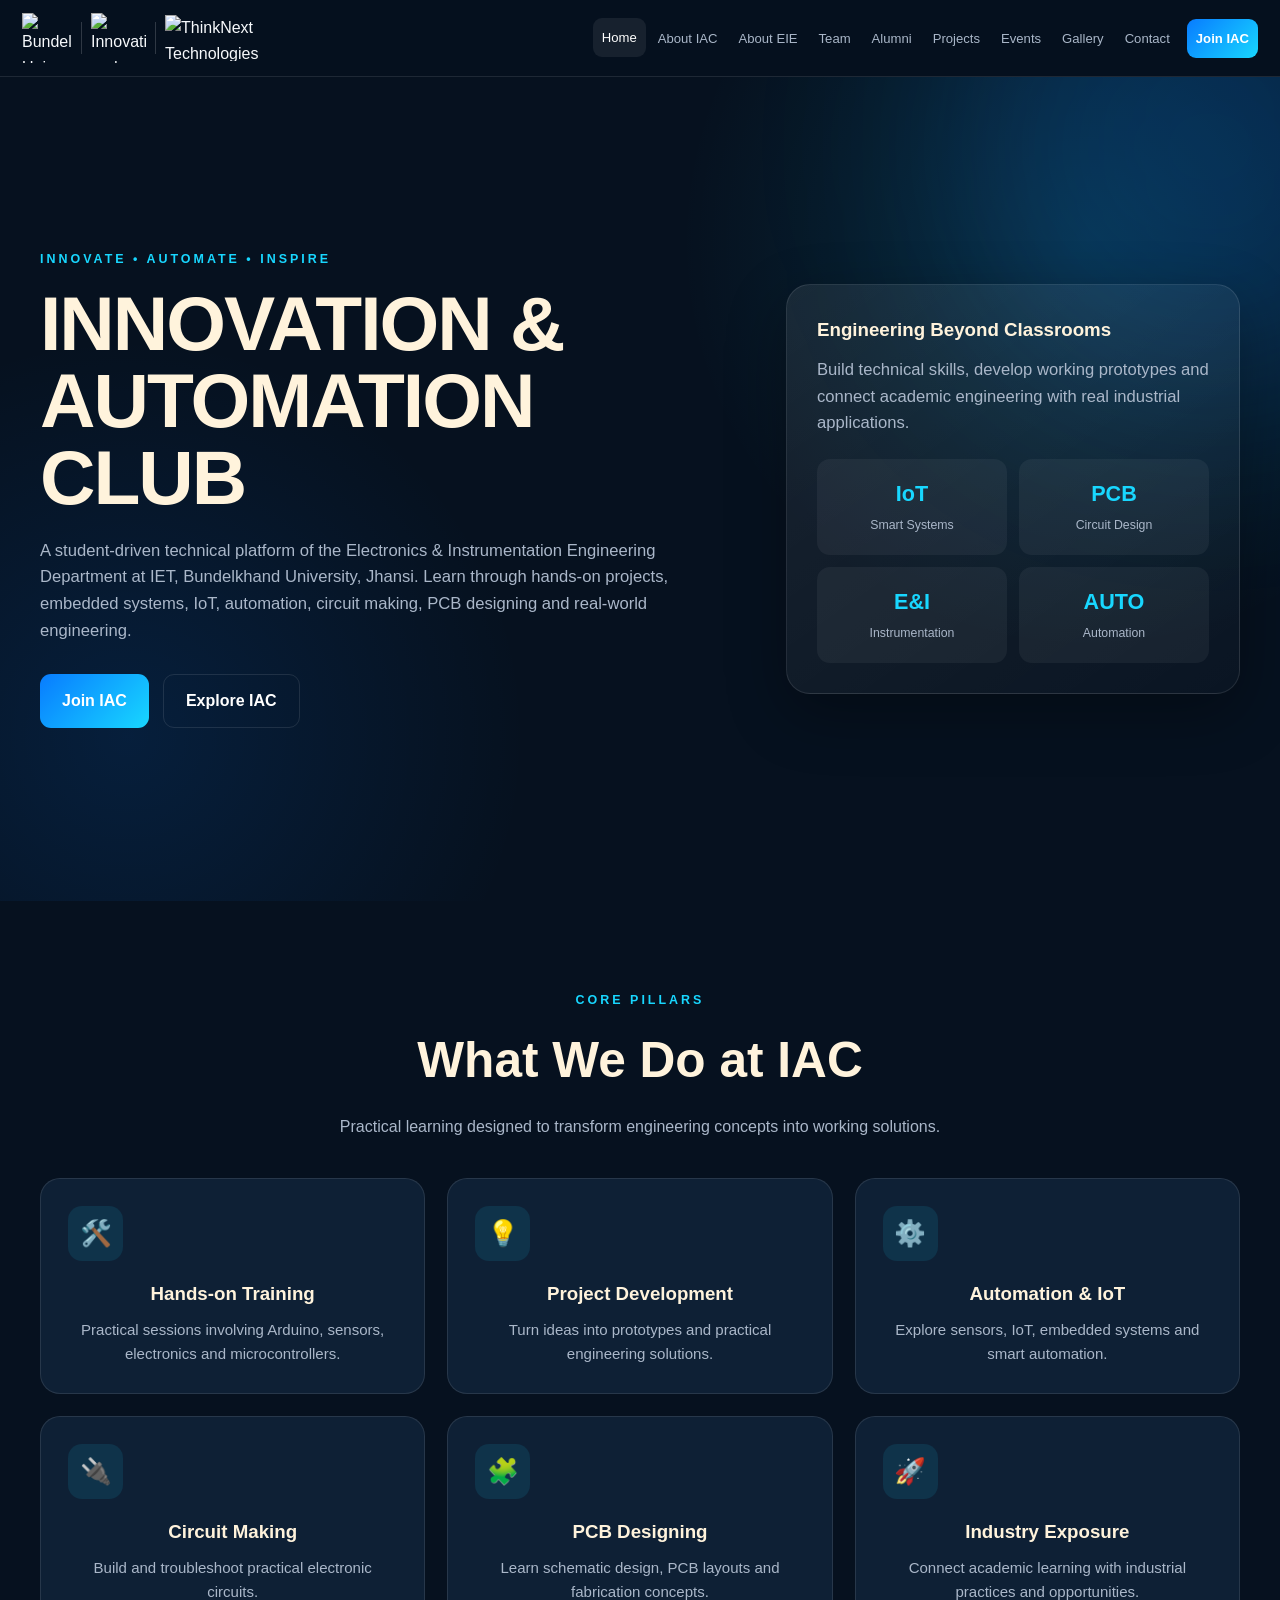
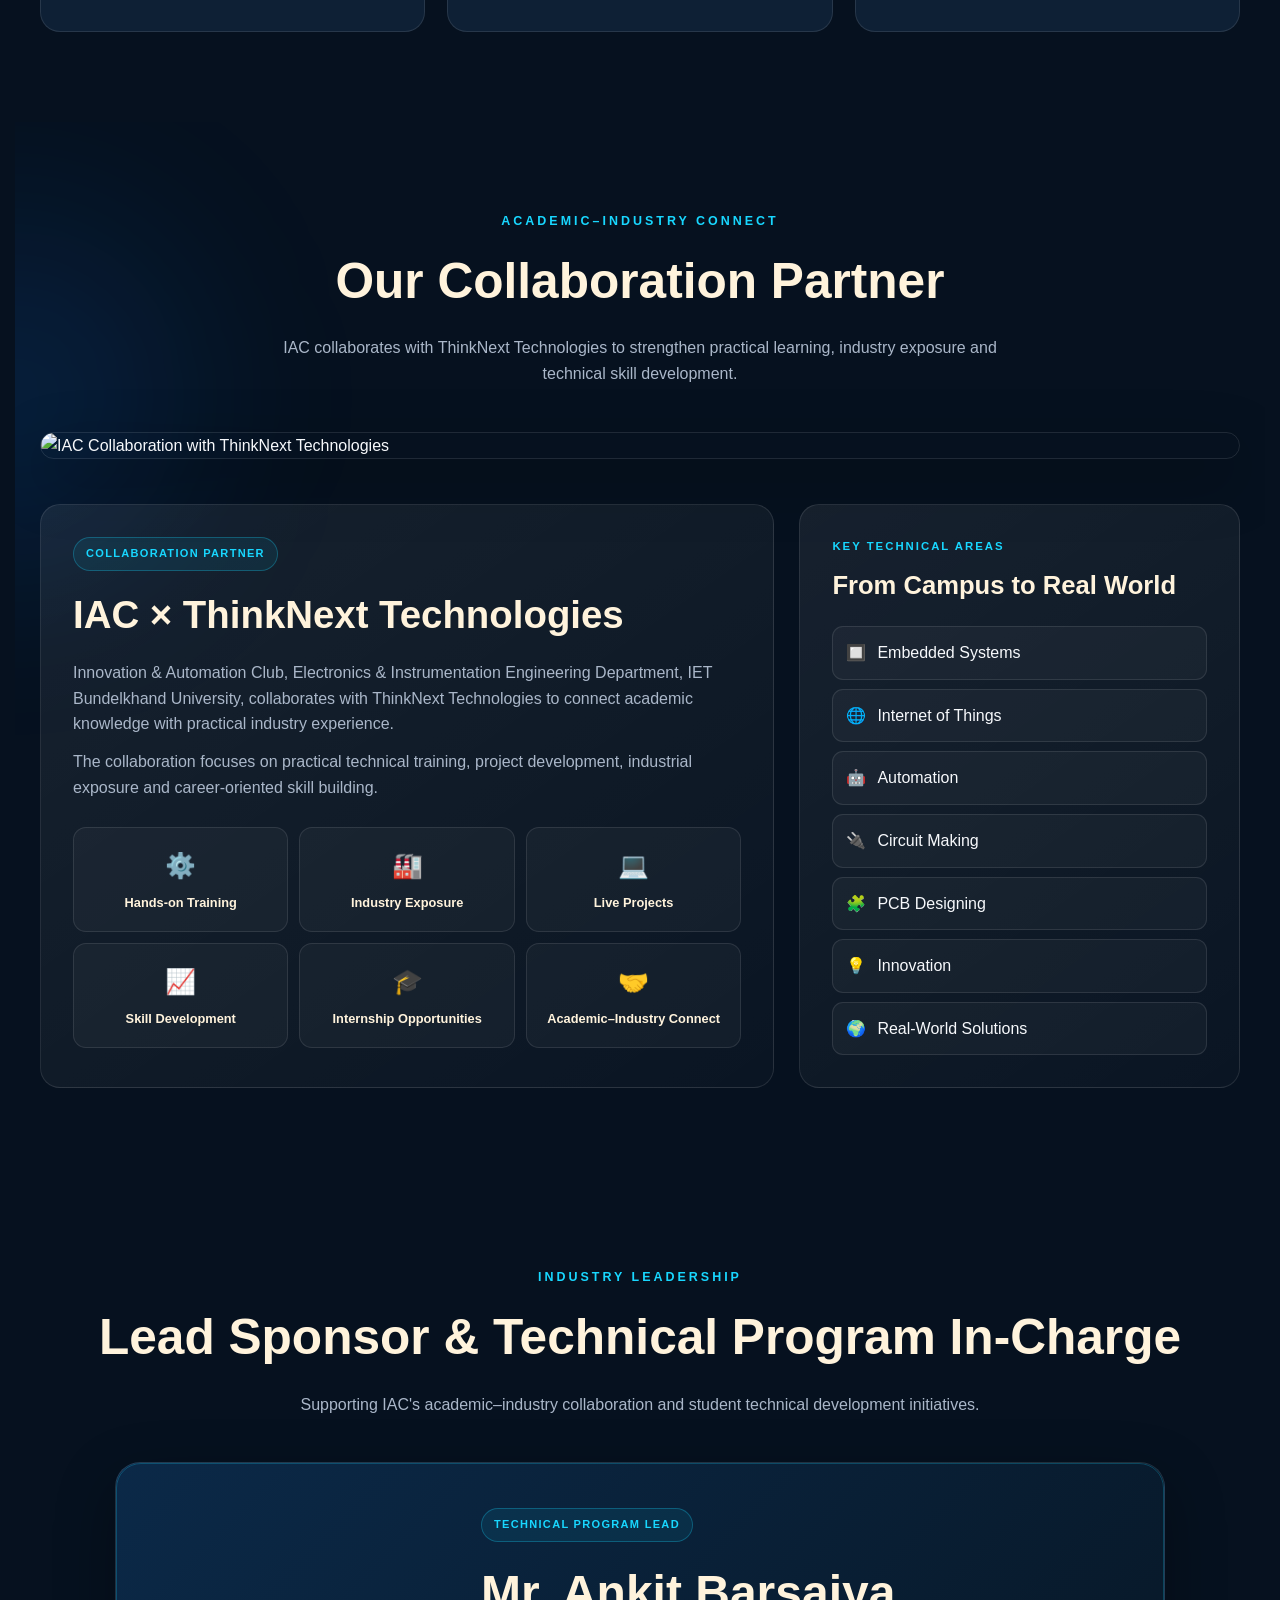
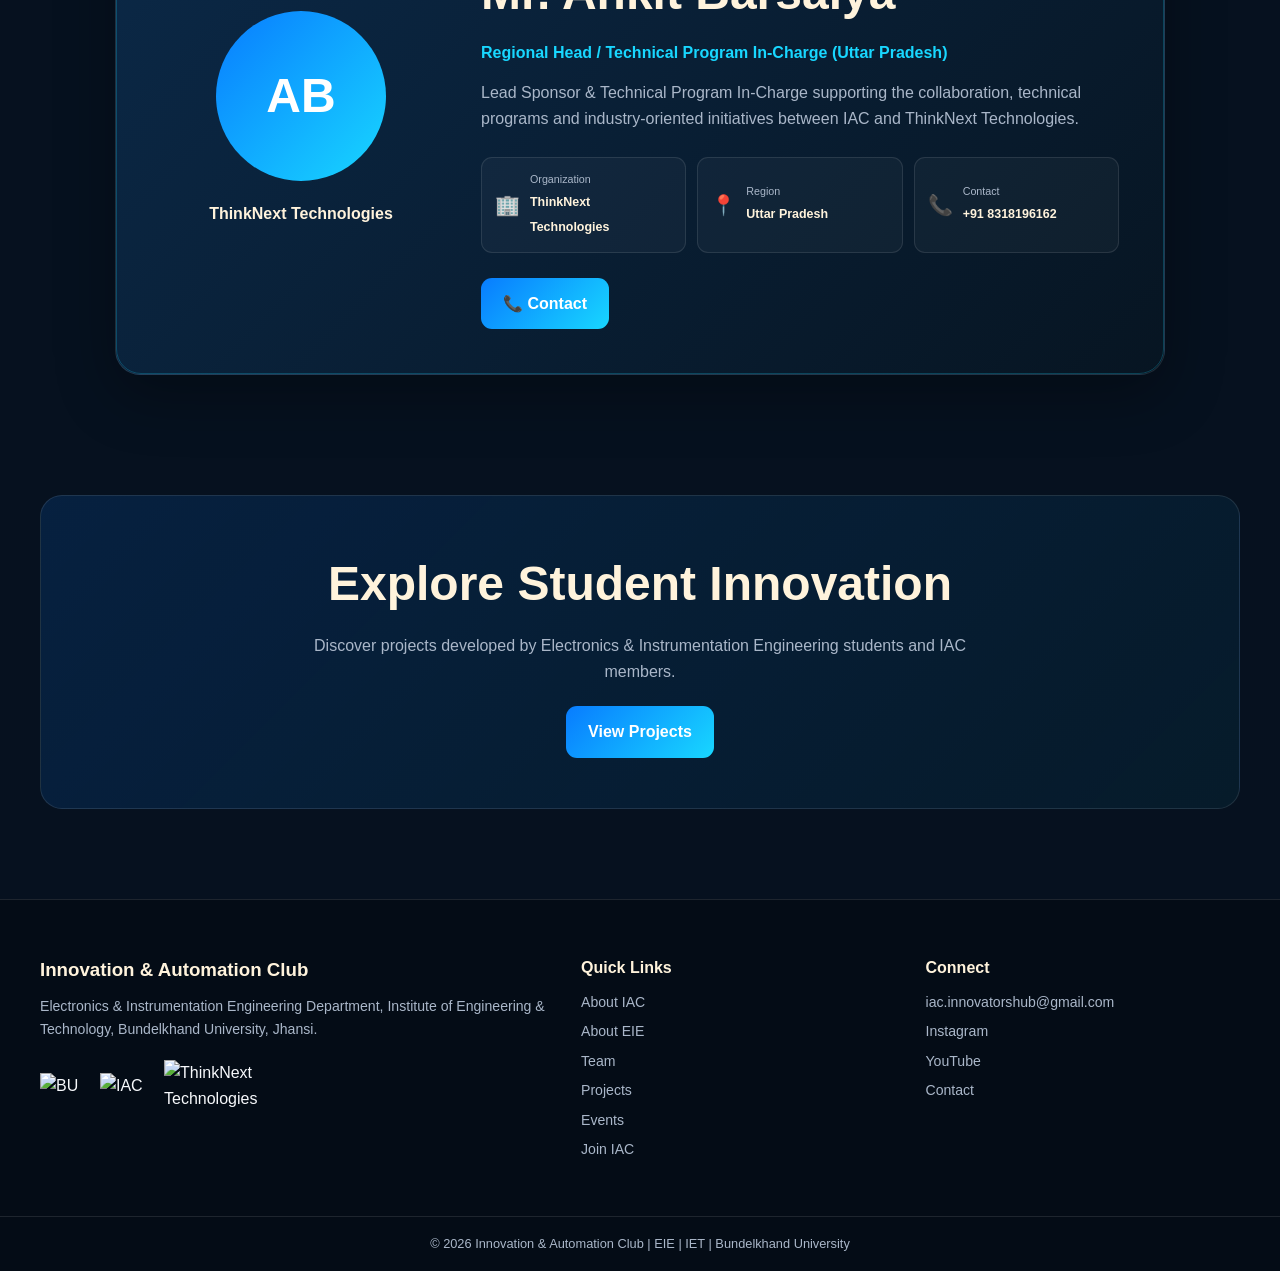
==== index.html @ b1b82318 "Update index.html" ====
<!DOCTYPE html>

<html lang="en">

<head>

    <meta charset="UTF-8">

    <meta
        name="viewport"
        content="width=device-width, initial-scale=1.0"
    >

    <title>
        IAC | Innovation & Automation Club
    </title>

    <meta
        name="description"
        content="Innovation & Automation Club, Electronics & Instrumentation Engineering, IET Bundelkhand University Jhansi."
    >

    <link
        rel="stylesheet"
        href="style.css"
    >

</head>


<body data-page="home">


<div id="site-header"></div>


<main>


<!-- ==============================
     HERO
============================== -->

<section class="hero">

    <div class="hero-container">


        <div class="reveal reveal-left">

            <p class="hero-tag">
                INNOVATE • AUTOMATE • INSPIRE
            </p>

            <h1>

                INNOVATION &
                AUTOMATION CLUB

            </h1>

            <p class="hero-description">

                A student-driven technical
                platform of the Electronics &
                Instrumentation Engineering
                Department at IET,
                Bundelkhand University, Jhansi.

                Learn through hands-on projects,
                embedded systems, IoT,
                automation, circuit making,
                PCB designing and
                real-world engineering.

            </p>


            <div class="hero-buttons">

                <a
                    href="join.html"
                    class="btn"
                >
                    Join IAC
                </a>

                <a
                    href="about.html"
                    class="btn btn-outline"
                >
                    Explore IAC
                </a>

            </div>

        </div>


        <div class="hero-card reveal reveal-right">

            <h3>
                Engineering Beyond Classrooms
            </h3>

            <p class="hero-description">

                Build technical skills,
                develop working prototypes
                and connect academic engineering
                with real industrial applications.

            </p>


            <div class="hero-stat">


                <div class="stat-box">

                    <strong>
                        IoT
                    </strong>

                    <span>
                        Smart Systems
                    </span>

                </div>


                <div class="stat-box">

                    <strong>
                        PCB
                    </strong>

                    <span>
                        Circuit Design
                    </span>

                </div>


                <div class="stat-box">

                    <strong>
                        E&I
                    </strong>

                    <span>
                        Instrumentation
                    </span>

                </div>


                <div class="stat-box">

                    <strong>
                        AUTO
                    </strong>

                    <span>
                        Automation
                    </span>

                </div>


            </div>

        </div>


    </div>

</section>


<!-- ==============================
     WHAT WE DO
============================== -->

<section class="section section-center">

    <div class="reveal">

        <p class="section-label">
            CORE PILLARS
        </p>

        <h2 class="section-title">
            What We Do at IAC
        </h2>

        <p class="section-intro">

            Practical learning designed
            to transform engineering
            concepts into working solutions.

        </p>

    </div>


    <div class="grid">


        <article class="card reveal">

            <div class="card-icon">
                🛠️
            </div>

            <h3>
                Hands-on Training
            </h3>

            <p>

                Practical sessions involving
                Arduino, sensors,
                electronics and
                microcontrollers.

            </p>

        </article>


        <article class="card reveal">

            <div class="card-icon">
                💡
            </div>

            <h3>
                Project Development
            </h3>

            <p>

                Turn ideas into
                prototypes and
                practical engineering
                solutions.

            </p>

        </article>


        <article class="card reveal">

            <div class="card-icon">
                ⚙️
            </div>

            <h3>
                Automation & IoT
            </h3>

            <p>

                Explore sensors,
                IoT, embedded systems
                and smart automation.

            </p>

        </article>


        <article class="card reveal">

            <div class="card-icon">
                🔌
            </div>

            <h3>
                Circuit Making
            </h3>

            <p>

                Build and troubleshoot
                practical electronic
                circuits.

            </p>

        </article>


        <article class="card reveal">

            <div class="card-icon">
                🧩
            </div>

            <h3>
                PCB Designing
            </h3>

            <p>

                Learn schematic design,
                PCB layouts and
                fabrication concepts.

            </p>

        </article>


        <article class="card reveal">

            <div class="card-icon">
                🚀
            </div>

            <h3>
                Industry Exposure
            </h3>

            <p>

                Connect academic learning
                with industrial practices
                and opportunities.

            </p>

        </article>


    </div>

</section>


<!-- ==============================
     THINKNEXT COLLABORATION
============================== -->

<section class="section collaboration-section">


    <div class="section-center reveal">

        <p class="section-label">
            ACADEMIC–INDUSTRY CONNECT
        </p>

        <h2 class="section-title">
            Our Collaboration Partner
        </h2>

        <p class="section-intro">

            IAC collaborates with
            ThinkNext Technologies
            to strengthen practical learning,
            industry exposure and
            technical skill development.

        </p>

    </div>


    <div class="collab-banner reveal zoom-reveal">

        <img
            src="assets/banners/iac-thinknext-banner.png"
            alt="IAC Collaboration with ThinkNext Technologies"
        >

        <div class="banner-shine"></div>

    </div>


    <div class="collab-content">


        <div class="collab-info reveal reveal-left">

            <span class="partner-badge">
                COLLABORATION PARTNER
            </span>

            <h2>
                IAC × ThinkNext Technologies
            </h2>

            <p>

                Innovation & Automation Club,
                Electronics &
                Instrumentation Engineering
                Department,
                IET Bundelkhand University,
                collaborates with
                ThinkNext Technologies
                to connect academic knowledge
                with practical industry experience.

            </p>

            <p>

                The collaboration focuses on
                practical technical training,
                project development,
                industrial exposure and
                career-oriented skill building.

            </p>


            <div class="collab-features">


                <div class="collab-feature">
                    <span>⚙️</span>
                    <p>
                        Hands-on Training
                    </p>
                </div>


                <div class="collab-feature">
                    <span>🏭</span>
                    <p>
                        Industry Exposure
                    </p>
                </div>


                <div class="collab-feature">
                    <span>💻</span>
                    <p>
                        Live Projects
                    </p>
                </div>


                <div class="collab-feature">
                    <span>📈</span>
                    <p>
                        Skill Development
                    </p>
                </div>


                <div class="collab-feature">
                    <span>🎓</span>
                    <p>
                        Internship Opportunities
                    </p>
                </div>


                <div class="collab-feature">
                    <span>🤝</span>
                    <p>
                        Academic–Industry Connect
                    </p>
                </div>


            </div>

        </div>


        <div class="collab-tech-card reveal reveal-right">

            <p class="mini-label">
                KEY TECHNICAL AREAS
            </p>

            <h3>
                From Campus to Real World
            </h3>


            <div class="tech-list">


                <div class="tech-item">
                    <span>🔲</span>
                    Embedded Systems
                </div>


                <div class="tech-item">
                    <span>🌐</span>
                    Internet of Things
                </div>


                <div class="tech-item">
                    <span>🤖</span>
                    Automation
                </div>


                <div class="tech-item">
                    <span>🔌</span>
                    Circuit Making
                </div>


                <div class="tech-item">
                    <span>🧩</span>
                    PCB Designing
                </div>


                <div class="tech-item">
                    <span>💡</span>
                    Innovation
                </div>


                <div class="tech-item">
                    <span>🌍</span>
                    Real-World Solutions
                </div>


            </div>

        </div>


    </div>


</section>


<!-- ==============================
     LEAD SPONSOR
============================== -->

<section class="section">


    <div class="section-center reveal">

        <p class="section-label">
            INDUSTRY LEADERSHIP
        </p>

        <h2 class="section-title">

            Lead Sponsor &
            Technical Program In-Charge

        </h2>

        <p class="section-intro">

            Supporting IAC's
            academic–industry collaboration
            and student technical
            development initiatives.

        </p>

    </div>


    <div class="sponsor-wrapper reveal zoom-reveal">


        <div class="sponsor-icon-area">


            <div class="sponsor-avatar">

                <span>
                    AB
                </span>

            </div>


            <div class="sponsor-company">
                ThinkNext Technologies
            </div>


        </div>


        <div class="sponsor-content">


            <span class="partner-badge">
                TECHNICAL PROGRAM LEAD
            </span>


            <h2>
                Mr. Ankit Barsaiya
            </h2>


            <h3>

                Regional Head /
                Technical Program In-Charge
                (Uttar Pradesh)

            </h3>


            <p>

                Lead Sponsor &
                Technical Program In-Charge
                supporting the collaboration,
                technical programs and
                industry-oriented initiatives
                between IAC and
                ThinkNext Technologies.

            </p>


            <div class="sponsor-details">


                <div class="detail-box">

                    <span class="detail-icon">
                        🏢
                    </span>

                    <div>

                        <small>
                            Organization
                        </small>

                        <strong>
                            ThinkNext Technologies
                        </strong>

                    </div>

                </div>


                <div class="detail-box">

                    <span class="detail-icon">
                        📍
                    </span>

                    <div>

                        <small>
                            Region
                        </small>

                        <strong>
                            Uttar Pradesh
                        </strong>

                    </div>

                </div>


                <div class="detail-box">

                    <span class="detail-icon">
                        📞
                    </span>

                    <div>

                        <small>
                            Contact
                        </small>

                        <strong>
                            +91 8318196162
                        </strong>

                    </div>

                </div>


            </div>


            <div class="sponsor-actions">

                <a
                    href="tel:+918318196162"
                    class="btn"
                >
                    📞 Contact
                </a>

            </div>


        </div>


    </div>


</section>


<!-- ==============================
     PROJECT CTA
============================== -->

<section class="cta reveal">


    <h2>
        Explore Student Innovation
    </h2>

    <p>

        Discover projects
        developed by
        Electronics &
        Instrumentation Engineering
        students and IAC members.

    </p>

    <a
        href="projects.html"
        class="btn"
    >
        View Projects
    </a>


</section>


</main>


<div id="site-footer"></div>


<script src="script.js"></script>


</body>

</html>
---- style.css ----
/* =========================================================
   IAC MULTI-PAGE WEBSITE
   Desktop + Tablet + Mobile Responsive
========================================================= */

* {
    margin: 0;
    padding: 0;
    box-sizing: border-box;
}

html {
    scroll-behavior: smooth;
}

:root {
    --bg: #06111f;
    --bg-soft: #091829;
    --card: #0e2035;
    --card-soft: #132a44;

    --white: #ffffff;
    --cream: #fff3dc;

    --text: #f7f9fc;
    --muted: #aab7c9;

    --blue: #087cff;
    --cyan: #18d7ff;
    --gold: #ffbd4a;

    --border: rgba(255, 255, 255, 0.10);

    --radius: 20px;

    --shadow:
        0 20px 60px rgba(0, 0, 0, 0.32);
}

body {
    font-family:
        Arial,
        Helvetica,
        sans-serif;

    background: var(--bg);
    color: var(--text);

    line-height: 1.6;

    overflow-x: hidden;
}

a {
    color: inherit;
    text-decoration: none;
}

img {
    display: block;
    max-width: 100%;
}

button,
input,
select,
textarea {
    font: inherit;
}

/* =========================================================
   HEADER
========================================================= */

.site-header {
    position: sticky;
    top: 0;

    z-index: 1000;

    background: rgba(6, 17, 31, 0.96);

    backdrop-filter: blur(16px);

    border-bottom:
        1px solid var(--border);
}

.navbar {
    width: 100%;
    max-width: 1500px;

    min-height: 76px;

    margin: auto;

    padding:
        0 22px;

    display: flex;
    align-items: center;
    justify-content: space-between;

    gap: 18px;
}

/* =========================================================
   THREE LOGOS
========================================================= */

.brand {
    display: flex;
    align-items: center;

    flex-shrink: 0;
}

.brand-logos {
    display: flex;
    align-items: center;

    gap: 9px;
}

.header-logo {
    display: block;

    object-fit: contain;

    transition:
        transform 0.3s ease,
        filter 0.3s ease;
}

.header-logo:hover {
    transform:
        translateY(-2px)
        scale(1.05);
}

.bu-logo {
    width: 50px;
    height: 50px;
}

.iac-logo {
    width: 55px;
    height: 50px;
}

.thinknext-logo {
    width: 110px;
    height: 46px;
}

.logo-divider {
    width: 1px;
    height: 32px;

    background:
        rgba(255, 255, 255, 0.17);
}

/* =========================================================
   NAV LINKS
========================================================= */

.nav-links {
    display: flex;
    align-items: center;

    gap: 3px;
}

.nav-links a {
    padding:
        9px 9px;

    border-radius: 9px;

    color: var(--muted);

    font-size: 0.82rem;

    transition:
        color 0.3s ease,
        background 0.3s ease,
        transform 0.3s ease;
}

.nav-links a:hover,
.nav-links a.active {
    color: white;

    background:
        rgba(255, 255, 255, 0.07);

    transform:
        translateY(-1px);
}

.nav-links .join-nav {
    margin-left: 5px;

    color: white;

    background:
        linear-gradient(
            135deg,
            var(--blue),
            var(--cyan)
        );

    font-weight: 700;
}

.menu-btn {
    display: none;

    width: 42px;
    height: 42px;

    flex-shrink: 0;

    border:
        1px solid var(--border);

    border-radius: 10px;

    background: var(--card);

    color: white;

    cursor: pointer;

    font-size: 1.2rem;
}

/* =========================================================
   HERO
========================================================= */

.hero {
    position: relative;

    min-height:
        calc(100vh - 76px);

    display: flex;
    align-items: center;

    overflow: hidden;

    background:
        radial-gradient(
            circle at 85% 20%,
            rgba(24, 215, 255, 0.14),
            transparent 32%
        ),
        radial-gradient(
            circle at 10% 80%,
            rgba(8, 124, 255, 0.13),
            transparent 30%
        );
}

.hero::before {
    content: "";

    position: absolute;

    right: -180px;
    top: -180px;

    width: 500px;
    height: 500px;

    border-radius: 50%;

    background:
        rgba(8, 124, 255, 0.18);

    filter: blur(100px);

    animation:
        heroGlow 8s ease-in-out infinite alternate;
}

@keyframes heroGlow {
    to {
        transform:
            translate(-70px, 60px)
            scale(1.15);
    }
}

.hero-container {
    position: relative;

    z-index: 2;

    width: 100%;
    max-width: 1250px;

    margin: auto;

    padding:
        80px 25px;

    display: grid;

    grid-template-columns:
        1.2fr 0.8fr;

    gap: 65px;

    align-items: center;
}

.hero-tag,
.section-label {
    color: var(--cyan);

    font-size: 0.78rem;

    font-weight: 800;

    letter-spacing: 3px;

    text-transform: uppercase;
}

.hero h1 {
    margin:
        15px 0 22px;

    color: var(--cream);

    font-size:
        clamp(2.7rem, 6vw, 5.5rem);

    line-height: 1;

    letter-spacing: -2px;
}

.hero-description {
    max-width: 760px;

    color: var(--muted);

    font-size: 1.04rem;
}

.hero-buttons {
    display: flex;
    flex-wrap: wrap;

    gap: 14px;

    margin-top: 30px;
}

.btn {
    display: inline-flex;

    align-items: center;
    justify-content: center;

    gap: 8px;

    padding:
        13px 22px;

    border: none;

    border-radius: 11px;

    background:
        linear-gradient(
            135deg,
            var(--blue),
            var(--cyan)
        );

    color: white;

    font-weight: 700;

    cursor: pointer;

    transition: 0.3s ease;
}

.btn:hover {
    transform:
        translateY(-3px);

    box-shadow:
        0 12px 32px
        rgba(8, 124, 255, 0.28);
}

.btn-outline {
    border:
        1px solid var(--border);

    background:
        transparent;
}

.hero-card {
    padding: 30px;

    border:
        1px solid var(--border);

    border-radius: 24px;

    background:
        linear-gradient(
            145deg,
            rgba(255,255,255,0.08),
            rgba(255,255,255,0.02)
        );

    box-shadow: var(--shadow);
}

.hero-card h3 {
    margin-bottom: 12px;

    color: var(--cream);
}

.hero-stat {
    display: grid;

    grid-template-columns:
        repeat(2, 1fr);

    gap: 12px;

    margin-top: 22px;
}

.stat-box {
    padding: 18px;

    border-radius: 13px;

    background:
        rgba(255,255,255,0.05);

    text-align: center;
}

.stat-box strong {
    display: block;

    color: var(--cyan);

    font-size: 1.35rem;
}

.stat-box span {
    color: var(--muted);

    font-size: 0.77rem;
}

/* =========================================================
   COMMON SECTIONS
========================================================= */

.section {
    width: 100%;
    max-width: 1250px;

    margin: auto;

    padding:
        90px 25px;
}

.section-center {
    text-align: center;
}

.section-title {
    margin-top: 10px;

    color: var(--cream);

    font-size:
        clamp(2rem, 4vw, 3.1rem);
}

.section-intro {
    max-width: 780px;

    margin-top: 14px;

    color: var(--muted);
}

.section-center .section-intro {
    margin-left: auto;
    margin-right: auto;
}

/* =========================================================
   PAGE HERO
========================================================= */

.page-hero {
    min-height: 44vh;

    display: flex;
    align-items: center;
    justify-content: center;

    text-align: center;

    background:
        linear-gradient(
            180deg,
            rgba(8,124,255,0.10),
            transparent
        );
}

.page-hero-content {
    max-width: 900px;

    padding:
        80px 22px;
}

.page-hero h1 {
    margin:
        10px 0;

    color: var(--cream);

    font-size:
        clamp(2.4rem, 5vw, 4.4rem);
}

.page-hero p {
    color: var(--muted);
}

/* =========================================================
   CARDS
========================================================= */

.grid {
    display: grid;

    grid-template-columns:
        repeat(3, minmax(0, 1fr));

    gap: 22px;

    margin-top: 38px;
}

.card {
    padding: 27px;

    border:
        1px solid var(--border);

    border-radius: var(--radius);

    background: var(--card);

    transition:
        transform 0.3s ease,
        border 0.3s ease,
        box-shadow 0.3s ease;
}

.card:hover {
    transform:
        translateY(-7px);

    border-color:
        rgba(24, 215, 255, 0.45);

    box-shadow: var(--shadow);
}

.card-icon {
    width: 55px;
    height: 55px;

    margin-bottom: 18px;

    display: grid;

    place-items: center;

    border-radius: 14px;

    background:
        rgba(24, 215, 255, 0.10);

    font-size: 1.6rem;
}

.card h3 {
    margin-bottom: 9px;

    color: var(--cream);
}

.card p {
    color: var(--muted);

    font-size: 0.94rem;
}

/* =========================================================
   ABOUT
========================================================= */

.two-column {
    display: grid;

    grid-template-columns:
        repeat(2, minmax(0, 1fr));

    gap: 30px;

    margin-top: 35px;
}

.info-panel {
    padding: 30px;

    border:
        1px solid var(--border);

    border-radius: 18px;

    background: var(--card);
}

.info-panel h3 {
    margin-bottom: 10px;

    color: var(--cream);
}

.info-panel p {
    color: var(--muted);
}

/* =========================================================
   COLLABORATION BANNER
========================================================= */

.collaboration-section {
    position: relative;

    overflow: hidden;
}

.collaboration-section::before {
    content: "";

    position: absolute;

    width: 350px;
    height: 350px;

    left: -180px;
    top: 100px;

    border-radius: 50%;

    background:
        rgba(8, 124, 255, 0.13);

    filter: blur(90px);
}

.collab-banner {
    position: relative;

    width: 100%;

    margin:
        45px auto;

    overflow: hidden;

    border:
        1px solid var(--border);

    border-radius: 22px;

    box-shadow: var(--shadow);
}

.collab-banner img {
    width: 100%;
    height: auto;

    object-fit: contain;

    transition:
        transform 0.7s ease;
}

.collab-banner:hover img {
    transform:
        scale(1.018);
}

.banner-shine {
    position: absolute;

    inset: 0;

    overflow: hidden;

    pointer-events: none;
}

.banner-shine::after {
    content: "";

    position: absolute;

    left: -240px;
    top: -50%;

    width: 130px;
    height: 200%;

    transform:
        rotate(20deg);

    background:
        linear-gradient(
            90deg,
            transparent,
            rgba(255,255,255,0.24),
            transparent
        );

    animation:
        bannerShine 6s ease-in-out infinite;
}

@keyframes bannerShine {
    0%,
    70% {
        left: -240px;
    }

    100% {
        left:
            calc(100% + 240px);
    }
}

/* =========================================================
   COLLAB INFO
========================================================= */

.collab-content {
    display: grid;

    grid-template-columns:
        1.25fr 0.75fr;

    gap: 25px;

    margin-top: 40px;
}

.collab-info,
.collab-tech-card {
    padding: 32px;

    border:
        1px solid var(--border);

    border-radius: 20px;

    background:
        linear-gradient(
            145deg,
            rgba(255,255,255,0.07),
            rgba(255,255,255,0.02)
        );
}

.partner-badge {
    display: inline-block;

    margin-bottom: 13px;

    padding:
        7px 12px;

    border:
        1px solid
        rgba(24, 215, 255, 0.28);

    border-radius: 30px;

    background:
        rgba(24, 215, 255, 0.08);

    color: var(--cyan);

    font-size: 0.69rem;

    font-weight: 800;

    letter-spacing: 1.3px;
}

.collab-info h2 {
    margin-bottom: 15px;

    color: var(--cream);

    font-size:
        clamp(1.8rem, 3vw, 2.7rem);
}

.collab-info > p {
    margin-bottom: 12px;

    color: var(--muted);
}

.collab-features {
    display: grid;

    grid-template-columns:
        repeat(3, 1fr);

    gap: 11px;

    margin-top: 27px;
}

.collab-feature {
    min-height: 105px;

    padding:
        15px 8px;

    display: flex;

    flex-direction: column;

    align-items: center;
    justify-content: center;

    gap: 8px;

    text-align: center;

    border:
        1px solid var(--border);

    border-radius: 13px;

    background:
        rgba(255,255,255,0.035);

    transition: 0.3s ease;
}

.collab-feature:hover {
    transform:
        translateY(-6px);

    border-color:
        rgba(24, 215, 255, 0.45);
}

.collab-feature span {
    font-size: 1.55rem;

    animation:
        floatIcon 3s ease-in-out infinite;
}

@keyframes floatIcon {
    0%,
    100% {
        transform:
            translateY(0);
    }

    50% {
        transform:
            translateY(-5px);
    }
}

.collab-feature p {
    color: var(--cream);

    font-size: 0.8rem;

    font-weight: 700;
}

.mini-label {
    color: var(--cyan);

    font-size: 0.71rem;

    font-weight: 800;

    letter-spacing: 2px;
}

.collab-tech-card h3 {
    margin:
        10px 0 20px;

    color: var(--cream);

    font-size: 1.6rem;
}

.tech-list {
    display: grid;

    gap: 9px;
}

.tech-item {
    padding: 13px;

    display: flex;
    align-items: center;

    gap: 11px;

    border:
        1px solid var(--border);

    border-radius: 11px;

    background:
        rgba(255,255,255,0.035);

    transition: 0.3s ease;
}

.tech-item:hover {
    transform:
        translateX(6px);

    border-color:
        rgba(24, 215, 255, 0.40);
}

/* =========================================================
   SPONSOR
========================================================= */

.sponsor-wrapper {
    position: relative;

    max-width: 1050px;

    margin:
        45px auto 0;

    padding: 45px;

    display: grid;

    grid-template-columns:
        280px 1fr;

    gap: 40px;

    align-items: center;

    overflow: hidden;

    border:
        1px solid var(--border);

    border-radius: 25px;

    background:
        linear-gradient(
            135deg,
            #0b2948,
            #071522
        );

    box-shadow: var(--shadow);
}

.sponsor-wrapper::before {
    content: "";

    position: absolute;

    inset: 0;

    border:
        1px solid
        rgba(24, 215, 255, 0.23);

    border-radius: 25px;

    animation:
        sponsorGlow
        3s ease-in-out infinite alternate;

    pointer-events: none;
}

@keyframes sponsorGlow {
    from {
        box-shadow:
            inset 0 0 10px
            rgba(24, 215, 255, 0.04);
    }

    to {
        box-shadow:
            inset 0 0 35px
            rgba(24, 215, 255, 0.20);
    }
}

.sponsor-icon-area {
    position: relative;

    z-index: 2;

    text-align: center;
}

.sponsor-avatar {
    width: 170px;
    height: 170px;

    margin: auto;

    display: grid;

    place-items: center;

    border-radius: 50%;

    background:
        linear-gradient(
            135deg,
            var(--blue),
            var(--cyan)
        );

    animation:
        sponsorFloat
        4s ease-in-out infinite;
}

@keyframes sponsorFloat {
    0%,
    100% {
        transform:
            translateY(0);
    }

    50% {
        transform:
            translateY(-8px);
    }
}

.sponsor-avatar span {
    color: white;

    font-size: 3rem;

    font-weight: 900;
}

.sponsor-company {
    margin-top: 20px;

    color: var(--cream);

    font-weight: 700;
}

.sponsor-content {
    position: relative;

    z-index: 2;
}

.sponsor-content h2 {
    color: var(--cream);

    font-size:
        clamp(2rem, 4vw, 3rem);
}

.sponsor-content h3 {
    margin-top: 8px;

    color: var(--cyan);

    font-size: 1rem;
}

.sponsor-content > p {
    margin-top: 15px;

    color: var(--muted);
}

.sponsor-details {
    display: grid;

    grid-template-columns:
        repeat(3, 1fr);

    gap: 11px;

    margin-top: 25px;
}

.detail-box {
    padding: 13px;

    display: flex;

    align-items: center;

    gap: 10px;

    border:
        1px solid var(--border);

    border-radius: 11px;

    background:
        rgba(255,255,255,0.035);
}

.detail-icon {
    font-size: 1.25rem;
}

.detail-box small {
    display: block;

    color: var(--muted);

    font-size: 0.67rem;
}

.detail-box strong {
    color: var(--cream);

    font-size: 0.78rem;
}

.sponsor-actions {
    margin-top: 25px;
}

/* =========================================================
   PEOPLE / FACULTY / TEAM
========================================================= */

.people-grid {
    display: grid;

    grid-template-columns:
        repeat(3, minmax(0, 1fr));

    gap: 23px;

    margin-top: 38px;
}

.person-card {
    overflow: hidden;

    border:
        1px solid var(--border);

    border-radius: 18px;

    background: var(--card);

    transition: 0.3s ease;
}

.person-card:hover {
    transform:
        translateY(-6px);

    box-shadow: var(--shadow);
}

.person-image {
    width: 100%;
    height: 280px;

    object-fit: cover;

    background: var(--card-soft);
}

.person-info {
    padding: 21px;
}

.person-role {
    display: inline-block;

    margin-bottom: 6px;

    color: var(--cyan);

    font-size: 0.72rem;

    font-weight: 800;

    text-transform: uppercase;
}

.person-info h3 {
    color: var(--cream);
}

.person-info p {
    margin-top: 5px;

    color: var(--muted);

    font-size: 0.9rem;
}

.member-list {
    display: flex;
    flex-wrap: wrap;

    gap: 6px;

    margin-top: 12px;
}

.member-tag {
    padding:
        5px 8px;

    border-radius: 7px;

    background:
        rgba(255,255,255,0.06);

    color: var(--cream);

    font-size: 0.75rem;
}

/* =========================================================
   PROJECTS
========================================================= */

.filter-buttons {
    display: flex;
    flex-wrap: wrap;
    justify-content: center;

    gap: 9px;

    margin-top: 28px;
}

.filter-btn {
    padding:
        9px 16px;

    border:
        1px solid var(--border);

    border-radius: 30px;

    background: transparent;

    color: var(--muted);

    cursor: pointer;
}

.filter-btn:hover,
.filter-btn.active {
    border-color: var(--cyan);

    background: var(--cyan);

    color: #06111f;
}

.project-category {
    display: block;

    margin-bottom: 8px;

    color: var(--cyan);

    font-size: 0.73rem;

    font-weight: 800;
}

.project-status {
    display: inline-block;

    margin-top: 13px;

    padding:
        5px 9px;

    border-radius: 8px;

    background:
        rgba(255,255,255,0.07);

    color: var(--cream);

    font-size: 0.72rem;
}

/* =========================================================
   EVENTS
========================================================= */

.timeline {
    display: grid;

    gap: 18px;

    margin-top: 35px;
}

.event-card {
    padding: 23px;

    display: grid;

    grid-template-columns:
        80px 1fr;

    gap: 20px;

    border:
        1px solid var(--border);

    border-radius: 16px;

    background: var(--card);
}

.event-icon {
    width: 68px;
    height: 68px;

    display: grid;

    place-items: center;

    border-radius: 14px;

    background:
        rgba(24, 215, 255, 0.10);

    font-size: 1.8rem;
}

.event-card h3 {
    color: var(--cream);
}

.event-card p {
    margin-top: 5px;

    color: var(--muted);
}

/* =========================================================
   GALLERY
========================================================= */

.gallery-grid {
    display: grid;

    grid-template-columns:
        repeat(3, minmax(0, 1fr));

    gap: 14px;

    margin-top: 35px;
}

.gallery-card {
    overflow: hidden;

    min-height: 260px;

    border:
        1px solid var(--border);

    border-radius: 15px;

    background: var(--card);

    cursor: pointer;
}

.gallery-card img {
    width: 100%;
    height: 100%;

    min-height: 260px;

    object-fit: cover;

    transition:
        transform 0.35s ease;
}

.gallery-card:hover img {
    transform:
        scale(1.05);
}

/* =========================================================
   MODAL
========================================================= */

.modal {
    position: fixed;

    inset: 0;

    z-index: 3000;

    display: none;

    place-items: center;

    padding: 20px;

    background:
        rgba(0,0,0,0.90);
}

.modal.show {
    display: grid;
}

.modal-content {
    position: relative;

    width: 100%;
    max-width: 1000px;

    padding: 20px;

    border-radius: 18px;

    background: var(--card);
}

.modal-content img {
    max-height: 80vh;

    margin: auto;

    object-fit: contain;
}

.modal-close {
    position: absolute;

    top: 10px;
    right: 10px;

    z-index: 4;

    width: 40px;
    height: 40px;

    border: none;

    border-radius: 50%;

    background: #06111f;

    color: white;

    cursor: pointer;
}

/* =========================================================
   FORM
========================================================= */

.form-box {
    max-width: 900px;

    margin:
        30px auto 0;

    padding: 34px;

    border:
        1px solid var(--border);

    border-radius: 20px;

    background: var(--card);
}

.form-grid {
    display: grid;

    grid-template-columns:
        repeat(2, minmax(0, 1fr));

    gap: 18px;
}

.form-group.full {
    grid-column:
        1 / -1;
}

.form-group label {
    display: block;

    margin-bottom: 6px;

    color: var(--cream);

    font-size: 0.83rem;

    font-weight: 700;
}

.form-control {
    width: 100%;

    padding:
        13px 14px;

    border:
        1px solid var(--border);

    border-radius: 10px;

    outline: none;

    background: var(--bg-soft);

    color: white;

    font-size: 16px;
}

.form-control:focus {
    border-color: var(--cyan);
}

textarea.form-control {
    min-height: 120px;

    resize: vertical;
}

.form-message {
    margin-top: 15px;

    color: var(--cyan);
}

/* =========================================================
   CONTACT
========================================================= */

.contact-grid {
    display: grid;

    grid-template-columns:
        0.8fr 1.2fr;

    gap: 25px;

    margin-top: 35px;
}

.contact-card {
    padding: 28px;

    border:
        1px solid var(--border);

    border-radius: 18px;

    background: var(--card);
}

.contact-card h2 {
    color: var(--cream);
}

.contact-item {
    margin-top: 20px;
}

.contact-item strong {
    display: block;

    color: var(--cream);
}

.contact-item span,
.contact-item a {
    color: var(--muted);
}

.map {
    width: 100%;
    min-height: 450px;

    border: none;

    border-radius: 18px;
}

/* =========================================================
   CTA
========================================================= */

.cta {
    max-width: 1200px;

    margin:
        30px auto 90px;

    padding:
        50px 25px;

    text-align: center;

    border:
        1px solid var(--border);

    border-radius: 22px;

    background:
        linear-gradient(
            135deg,
            rgba(8,124,255,0.15),
            rgba(24,215,255,0.05)
        );
}

.cta h2 {
    color: var(--cream);

    font-size:
        clamp(1.8rem, 4vw, 3rem);
}

.cta p {
    max-width: 700px;

    margin:
        10px auto 22px;

    color: var(--muted);
}

/* =========================================================
   FOOTER
========================================================= */

.footer {
    border-top:
        1px solid var(--border);

    background: #040c16;
}

.footer-grid {
    max-width: 1250px;

    margin: auto;

    padding:
        55px 25px;

    display: grid;

    grid-template-columns:
        1.3fr 0.8fr 0.8fr;

    gap: 30px;
}

.footer h3,
.footer h4 {
    margin-bottom: 10px;

    color: var(--cream);
}

.footer p,
.footer a {
    color: var(--muted);

    font-size: 0.88rem;
}

.footer-links {
    display: grid;

    gap: 7px;
}

.footer-logos {
    display: flex;

    align-items: center;

    gap: 12px;

    margin-top: 20px;
}

.footer-logos img {
    object-fit: contain;
}

.footer-bu {
    width: 48px;
}

.footer-iac {
    width: 52px;
}

.footer-thinknext {
    width: 100px;
}

.footer-bottom {
    padding: 17px;

    text-align: center;

    border-top:
        1px solid var(--border);

    color: var(--muted);

    font-size: 0.8rem;
}

/* =========================================================
   SCROLL ANIMATION
========================================================= */

.reveal {
    opacity: 0;

    transform:
        translateY(40px);

    transition:
        opacity 0.8s ease,
        transform 0.8s ease;
}

.reveal-left {
    transform:
        translateX(-45px);
}

.reveal-right {
    transform:
        translateX(45px);
}

.zoom-reveal {
    transform:
        scale(0.94);
}

.reveal.visible {
    opacity: 1;

    transform:
        translateX(0)
        translateY(0)
        scale(1);
}

/* =========================================================
   TABLET
========================================================= */

@media (max-width: 1150px) {

    .menu-btn {
        display: grid;

        place-items: center;
    }

    .nav-links {
        position: absolute;

        top: 76px;
        left: 0;
        right: 0;

        display: none;

        flex-direction: column;

        align-items: stretch;

        padding:
            18px 22px;

        background:
            rgba(6,17,31,0.99);

        border-bottom:
            1px solid var(--border);
    }

    .nav-links.show {
        display: flex;
    }

    .nav-links a {
        width: 100%;

        padding:
            12px 13px;
    }

    .nav-links .join-nav {
        margin-left: 0;

        text-align: center;
    }

    .hero {
        min-height: auto;
    }

    .hero-container {
        grid-template-columns: 1fr;

        gap: 40px;
    }

    .hero-card {
        max-width: 650px;
    }

    .grid,
    .people-grid {
        grid-template-columns:
            repeat(2, minmax(0, 1fr));
    }

    .two-column,
    .collab-content,
    .contact-grid {
        grid-template-columns: 1fr;
    }

    .sponsor-wrapper {
        grid-template-columns: 1fr;

        text-align: center;
    }

    .sponsor-details {
        max-width: 720px;

        margin-left: auto;
        margin-right: auto;

        text-align: left;
    }

    .gallery-grid {
        grid-template-columns:
            repeat(2, minmax(0, 1fr));
    }
}

/* =========================================================
   MOBILE
========================================================= */

@media (max-width: 700px) {

    .navbar {
        min-height: 68px;

        padding:
            0 12px;
    }

    .nav-links {
        top: 68px;
    }

    .brand-logos {
        gap: 5px;
    }

    .bu-logo {
        width: 36px;
        height: 36px;
    }

    .iac-logo {
        width: 40px;
        height: 36px;
    }

    .thinknext-logo {
        width: 72px;
        height: 32px;
    }

    .logo-divider {
        height: 24px;
    }

    .menu-btn {
        width: 40px;
        height: 40px;
    }

    .hero-container {
        padding:
            55px 18px 65px;
    }

    .hero h1 {
        font-size:
            clamp(2.2rem, 12vw, 3.5rem);

        letter-spacing: -1px;
    }

    .hero-description {
        font-size: 0.95rem;
    }

    .hero-buttons {
        flex-direction: column;
    }

    .hero-buttons .btn {
        width: 100%;
    }

    .hero-card {
        padding: 22px;
    }

    .section {
        padding:
            65px 18px;
    }

    .page-hero {
        min-height: auto;
    }

    .page-hero-content {
        padding:
            65px 18px;
    }

    .grid,
    .people-grid,
    .two-column,
    .form-grid {
        grid-template-columns: 1fr;
    }

    .collab-banner {
        border-radius: 12px;
    }

    .collab-banner img {
        width: 100%;
        height: auto;

        object-fit: contain;
    }

    .collab-info,
    .collab-tech-card {
        padding:
            22px 17px;
    }

    .collab-features {
        grid-template-columns:
            repeat(2, 1fr);
    }

    .sponsor-wrapper {
        padding:
            30px 18px;

        gap: 28px;
    }

    .sponsor-avatar {
        width: 135px;
        height: 135px;
    }

    .sponsor-avatar span {
        font-size: 2.4rem;
    }

    .sponsor-details {
        grid-template-columns: 1fr;
    }

    .sponsor-actions .btn {
        width: 100%;
    }

    .event-card {
        grid-template-columns: 1fr;
    }

    .person-image {
        height: auto;

        aspect-ratio: 4 / 3;

        object-fit: cover;
    }

    .gallery-grid {
        grid-template-columns:
            repeat(2, minmax(0, 1fr));

        gap: 10px;
    }

    .gallery-card,
    .gallery-card img {
        min-height: 180px;
    }

    .filter-buttons {
        justify-content: flex-start;

        flex-wrap: nowrap;

        overflow-x: auto;

        padding-bottom: 8px;
    }

    .filter-btn {
        flex-shrink: 0;

        white-space: nowrap;
    }

    .form-box {
        padding:
            22px 17px;
    }

    .map {
        min-height: 350px;
    }

    .footer-grid {
        grid-template-columns: 1fr;

        padding:
            45px 18px;
    }

    .cta {
        margin:
            20px 18px 65px;

        padding:
            38px 18px;
    }
}

/* =========================================================
   VERY SMALL PHONE
========================================================= */

@media (max-width: 420px) {

    .brand-logos {
        gap: 4px;
    }

    .bu-logo {
        width: 30px;
        height: 30px;
    }

    .iac-logo {
        width: 34px;
        height: 30px;
    }

    .thinknext-logo {
        width: 60px;
        height: 28px;
    }

    .logo-divider {
        height: 20px;
    }

    .collab-features {
        grid-template-columns: 1fr;
    }

    .gallery-grid {
        grid-template-columns: 1fr;
    }

    .gallery-card,
    .gallery-card img {
        min-height: 230px;
    }
}

/* =========================================================
   ACCESSIBILITY
========================================================= */

@media (prefers-reduced-motion: reduce) {

    *,
    *::before,
    *::after {
        animation-duration:
            0.01ms !important;

        animation-iteration-count:
            1 !important;

        transition-duration:
            0.01ms !important;
    }
}
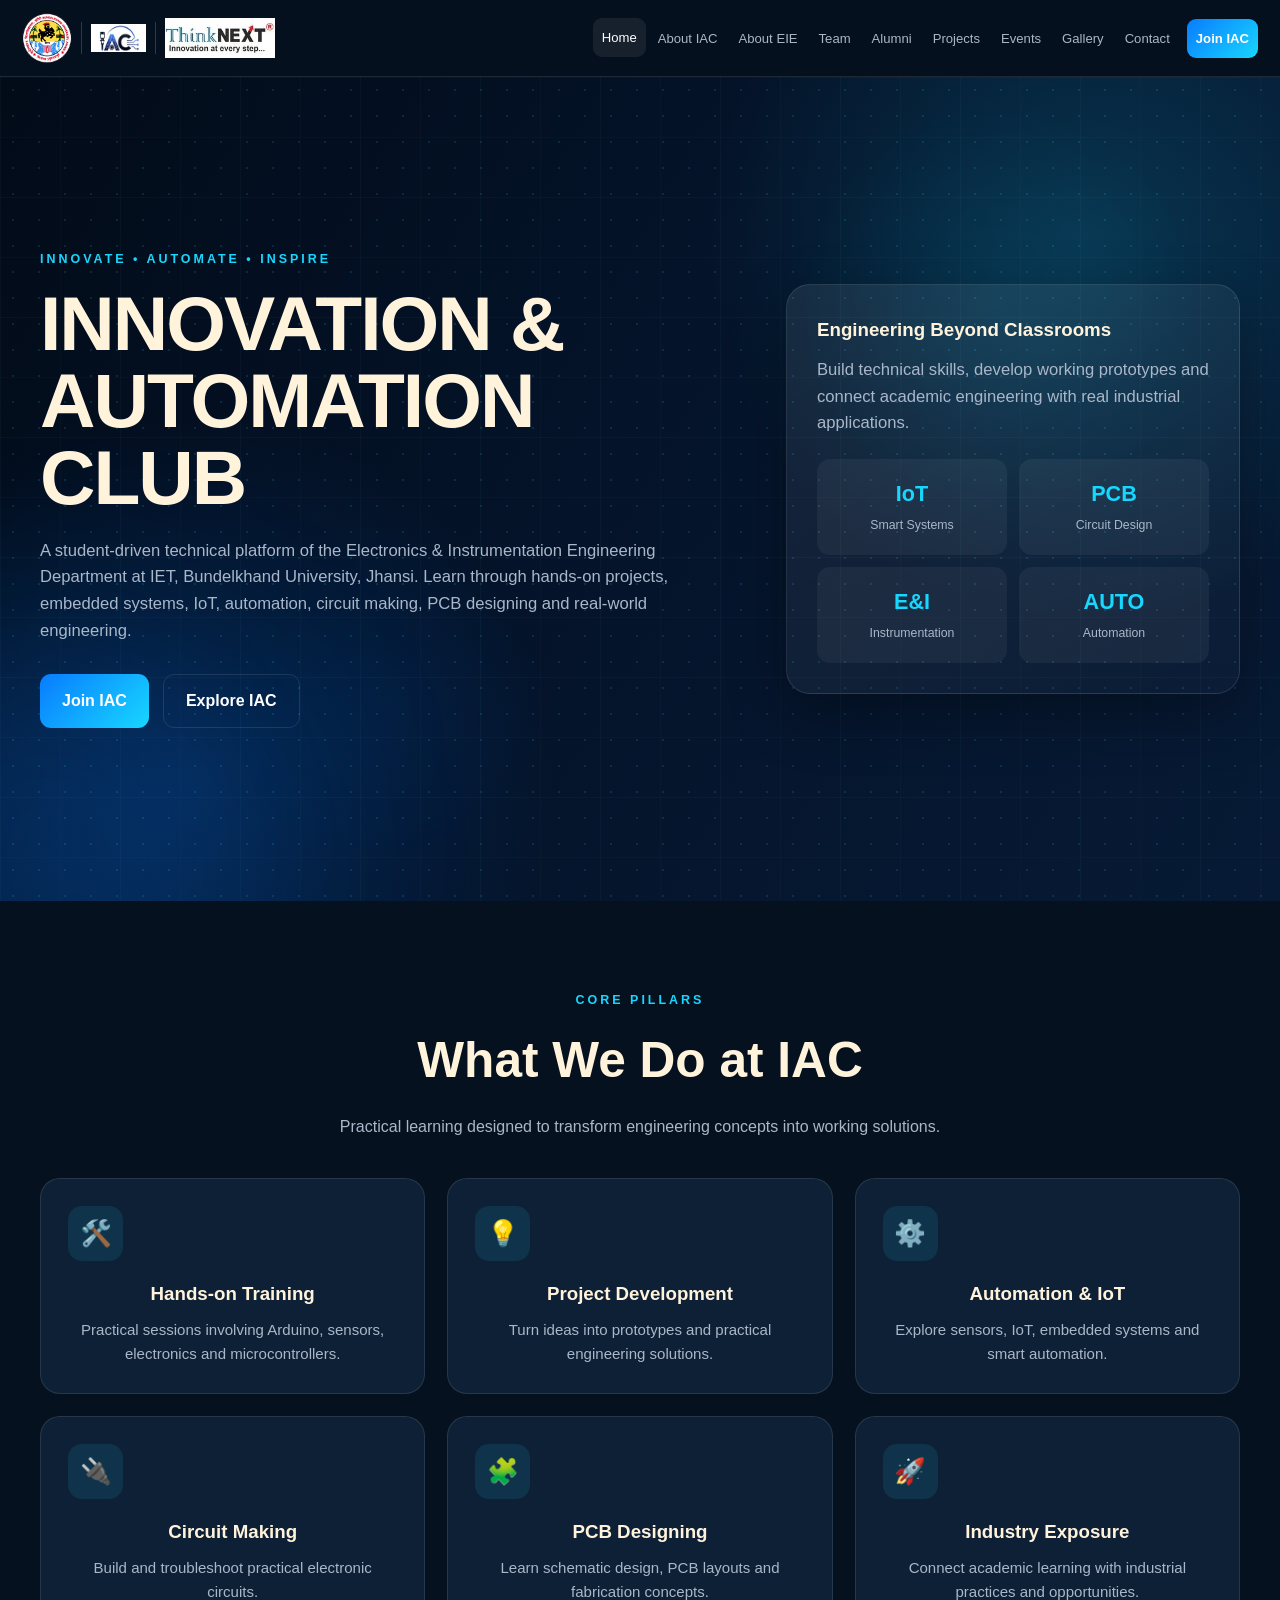
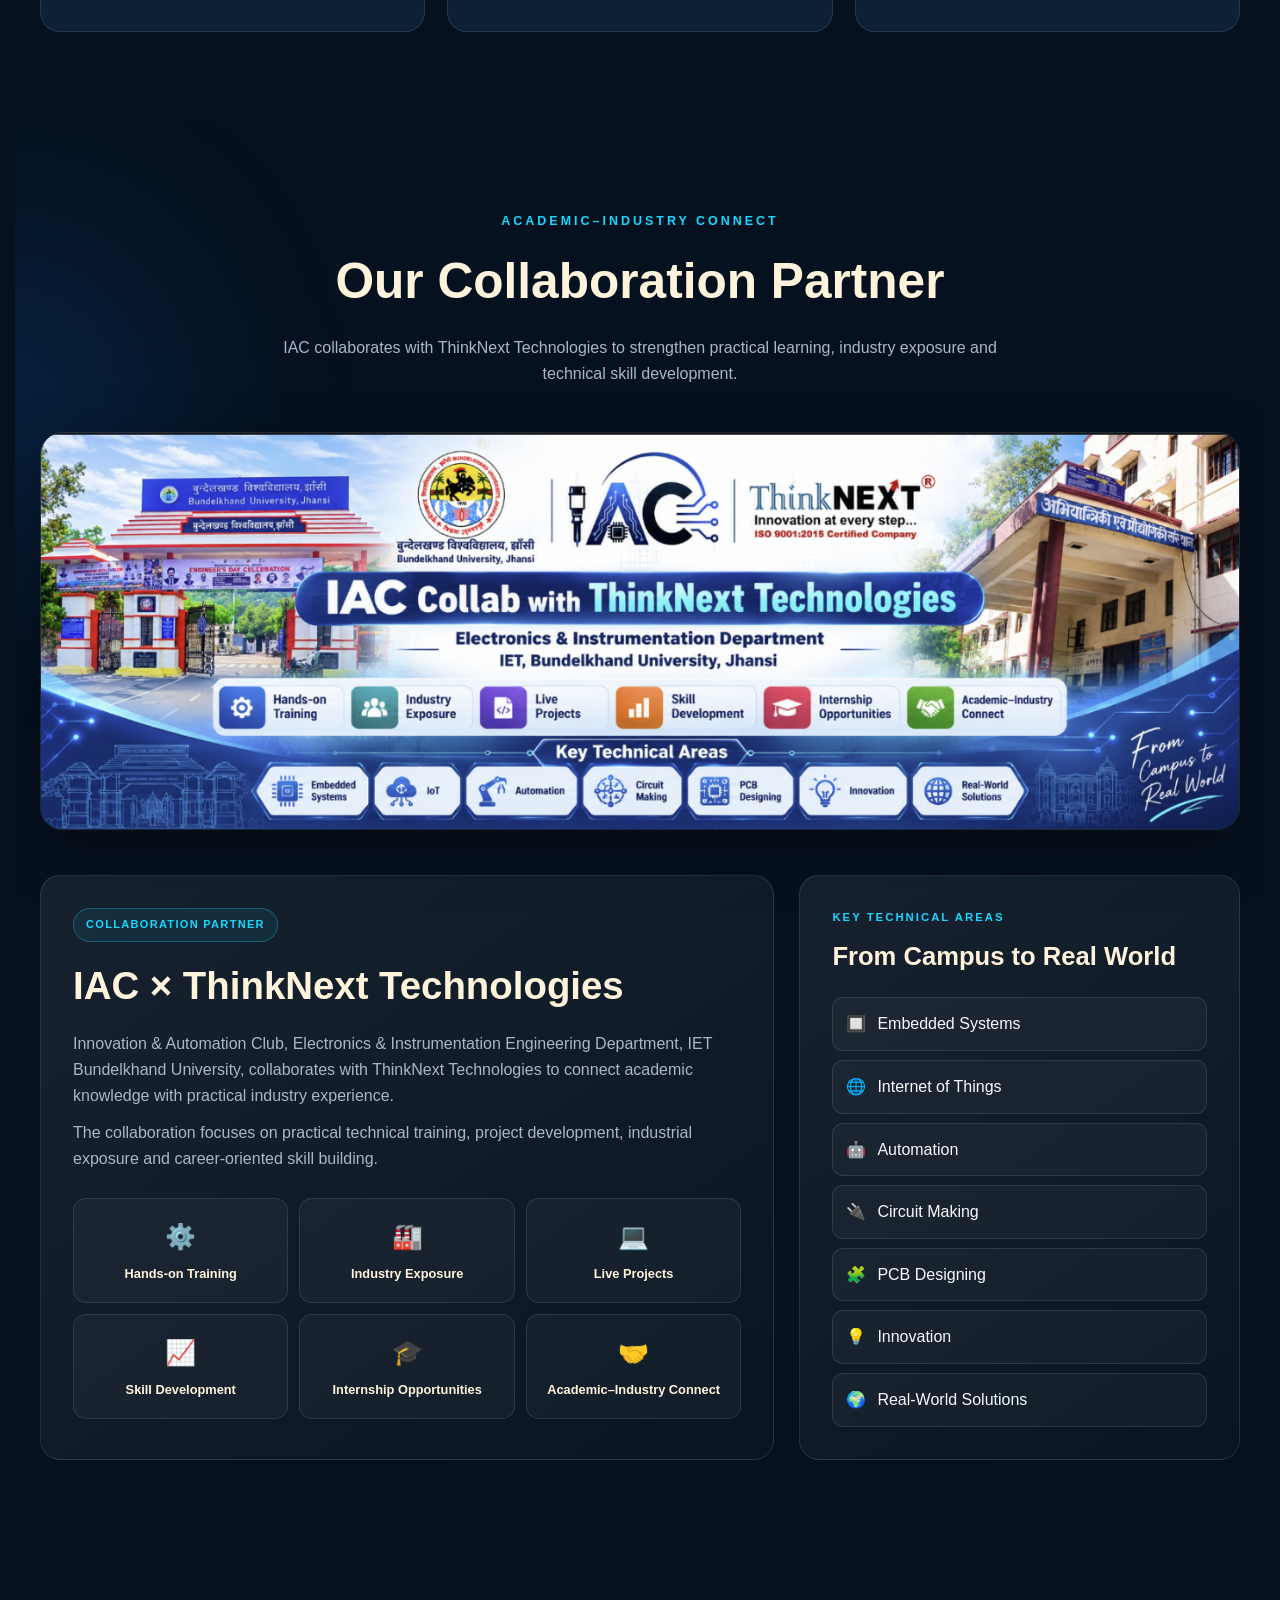
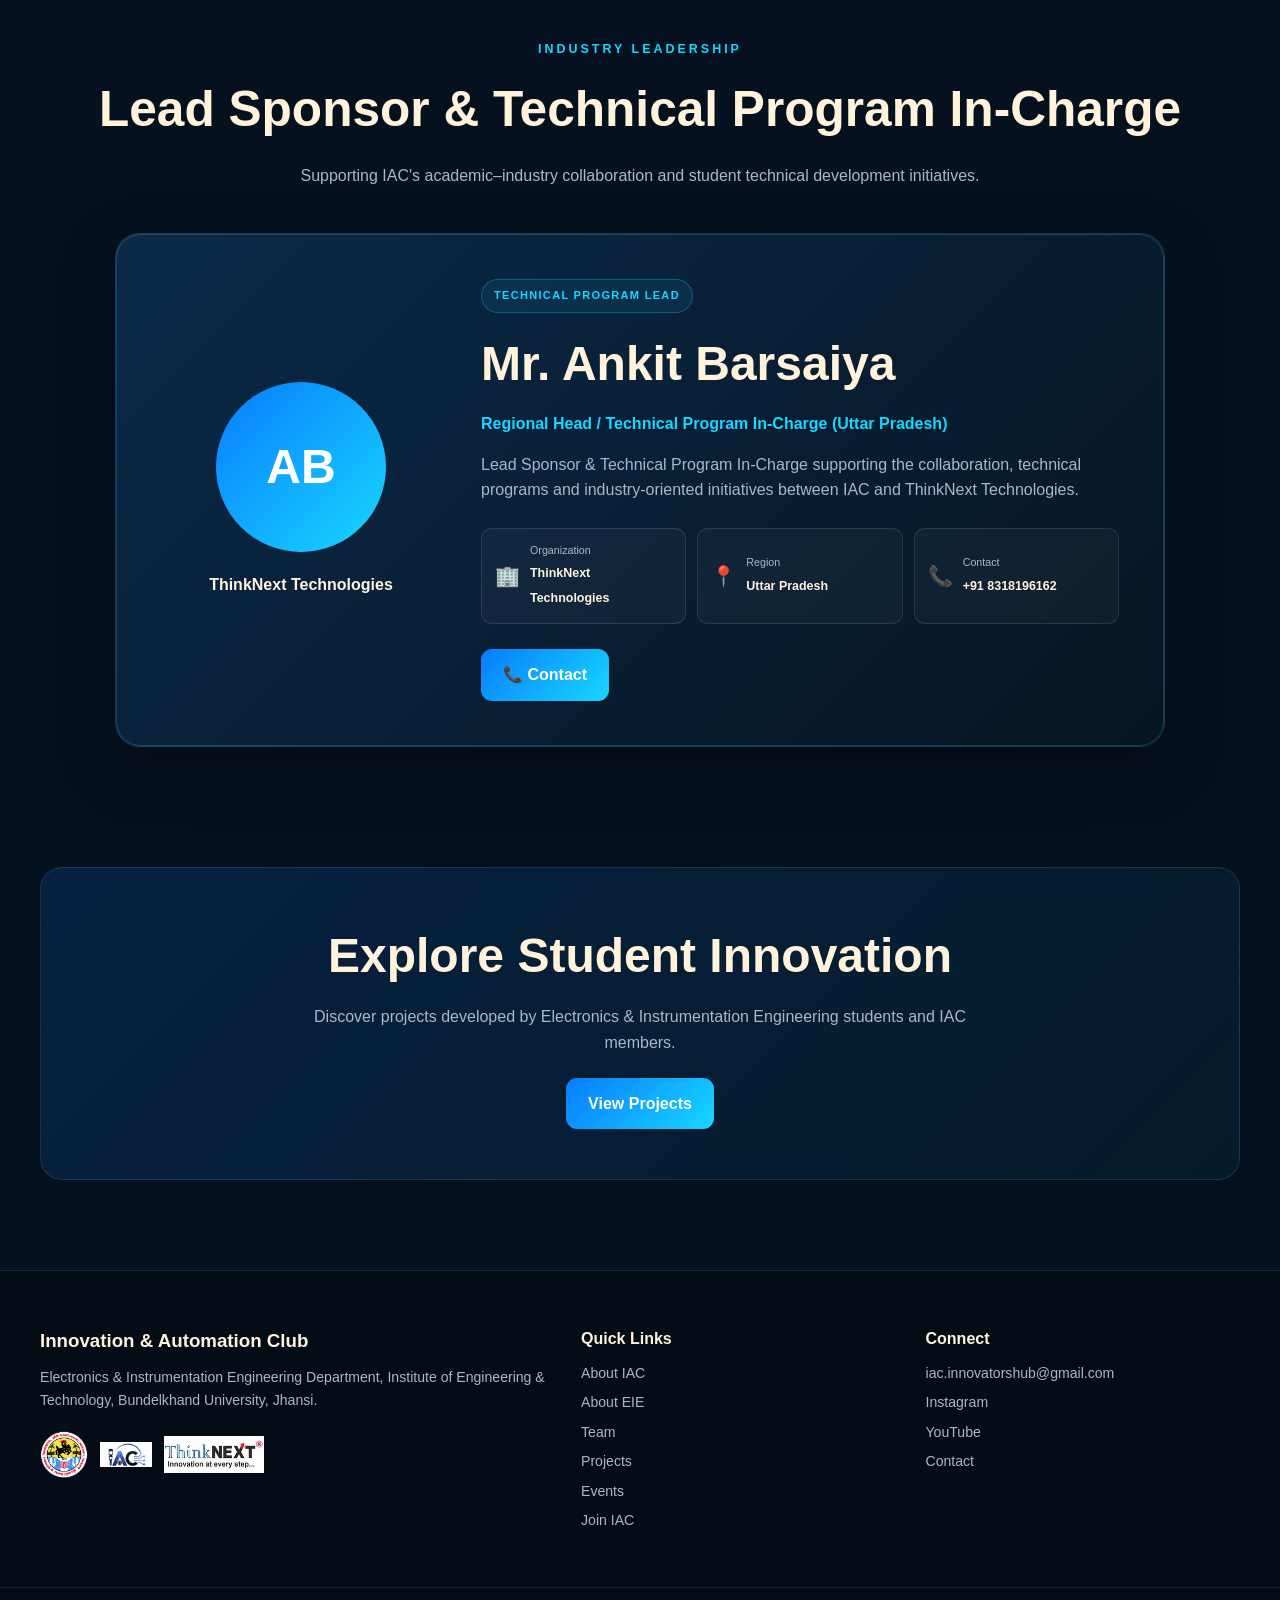
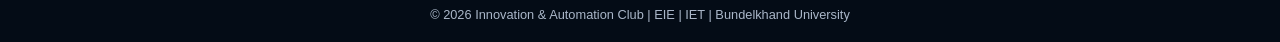
==== commit 78c484df: "Update index.html" ====
--- a/index.html
+++ b/index.html
@@ -42,6 +42,7 @@
 ============================== -->
 
 <section class="hero">
+    <div class="hero-pattern"></div>
 
     <div class="hero-container">
 
--- a/style.css
+++ b/style.css
@@ -242,58 +242,85 @@
 
 .hero {
     position: relative;
-
-    min-height:
-        calc(100vh - 76px);
-
+    min-height: calc(100vh - 76px);
     display: flex;
     align-items: center;
-
     overflow: hidden;
 
     background:
-        radial-gradient(
-            circle at 85% 20%,
-            rgba(24, 215, 255, 0.14),
-            transparent 32%
-        ),
-        radial-gradient(
-            circle at 10% 80%,
-            rgba(8, 124, 255, 0.13),
-            transparent 30%
-        );
-}
-
+        radial-gradient(circle at 15% 85%, rgba(8,124,255,0.18), transparent 28%),
+        radial-gradient(circle at 85% 20%, rgba(24,215,255,0.16), transparent 30%),
+        linear-gradient(120deg, #020b18 0%, #041329 45%, #071a35 100%);
+}
+
+/* left glow */
 .hero::before {
     content: "";
-
     position: absolute;
-
-    right: -180px;
-    top: -180px;
-
-    width: 500px;
-    height: 500px;
-
+    left: -180px;
+    bottom: -180px;
+    width: 450px;
+    height: 450px;
     border-radius: 50%;
-
-    background:
-        rgba(8, 124, 255, 0.18);
-
+    background: rgba(8,124,255,0.18);
     filter: blur(100px);
-
-    animation:
-        heroGlow 8s ease-in-out infinite alternate;
-}
-
-@keyframes heroGlow {
+    animation: heroGlowLeft 8s ease-in-out infinite alternate;
+}
+
+/* right glow + pattern layer */
+.hero::after {
+    content: "";
+    position: absolute;
+    inset: 0;
+    pointer-events: none;
+
+    background:
+        linear-gradient(rgba(255,255,255,0.04) 1px, transparent 1px),
+        linear-gradient(90deg, rgba(255,255,255,0.04) 1px, transparent 1px),
+        radial-gradient(circle at 78% 28%, rgba(24,215,255,0.15), transparent 18%),
+        radial-gradient(circle at 30% 75%, rgba(8,124,255,0.10), transparent 16%);
+
+    background-size:
+        60px 60px,
+        60px 60px,
+        100% 100%,
+        100% 100%;
+
+    opacity: 0.45;
+}
+
+/* extra pattern overlay */
+.hero-pattern {
+    position: absolute;
+    inset: 0;
+    pointer-events: none;
+    z-index: 1;
+    opacity: 0.22;
+
+    background-image:
+        radial-gradient(circle, rgba(24,215,255,0.65) 1px, transparent 1px),
+        linear-gradient(90deg, rgba(24,215,255,0.08) 1px, transparent 1px),
+        linear-gradient(rgba(24,215,255,0.08) 1px, transparent 1px);
+
+    background-size:
+        26px 26px,
+        120px 120px,
+        120px 120px;
+
+    background-position:
+        0 0,
+        0 0,
+        0 0;
+}
+
+@keyframes heroGlowLeft {
+    from {
+        transform: translate(0, 0) scale(1);
+    }
     to {
-        transform:
-            translate(-70px, 60px)
-            scale(1.15);
-    }
-}
-
+        transform: translate(40px, -20px) scale(1.12);
+    }
+}
 .hero-container {
     position: relative;
 
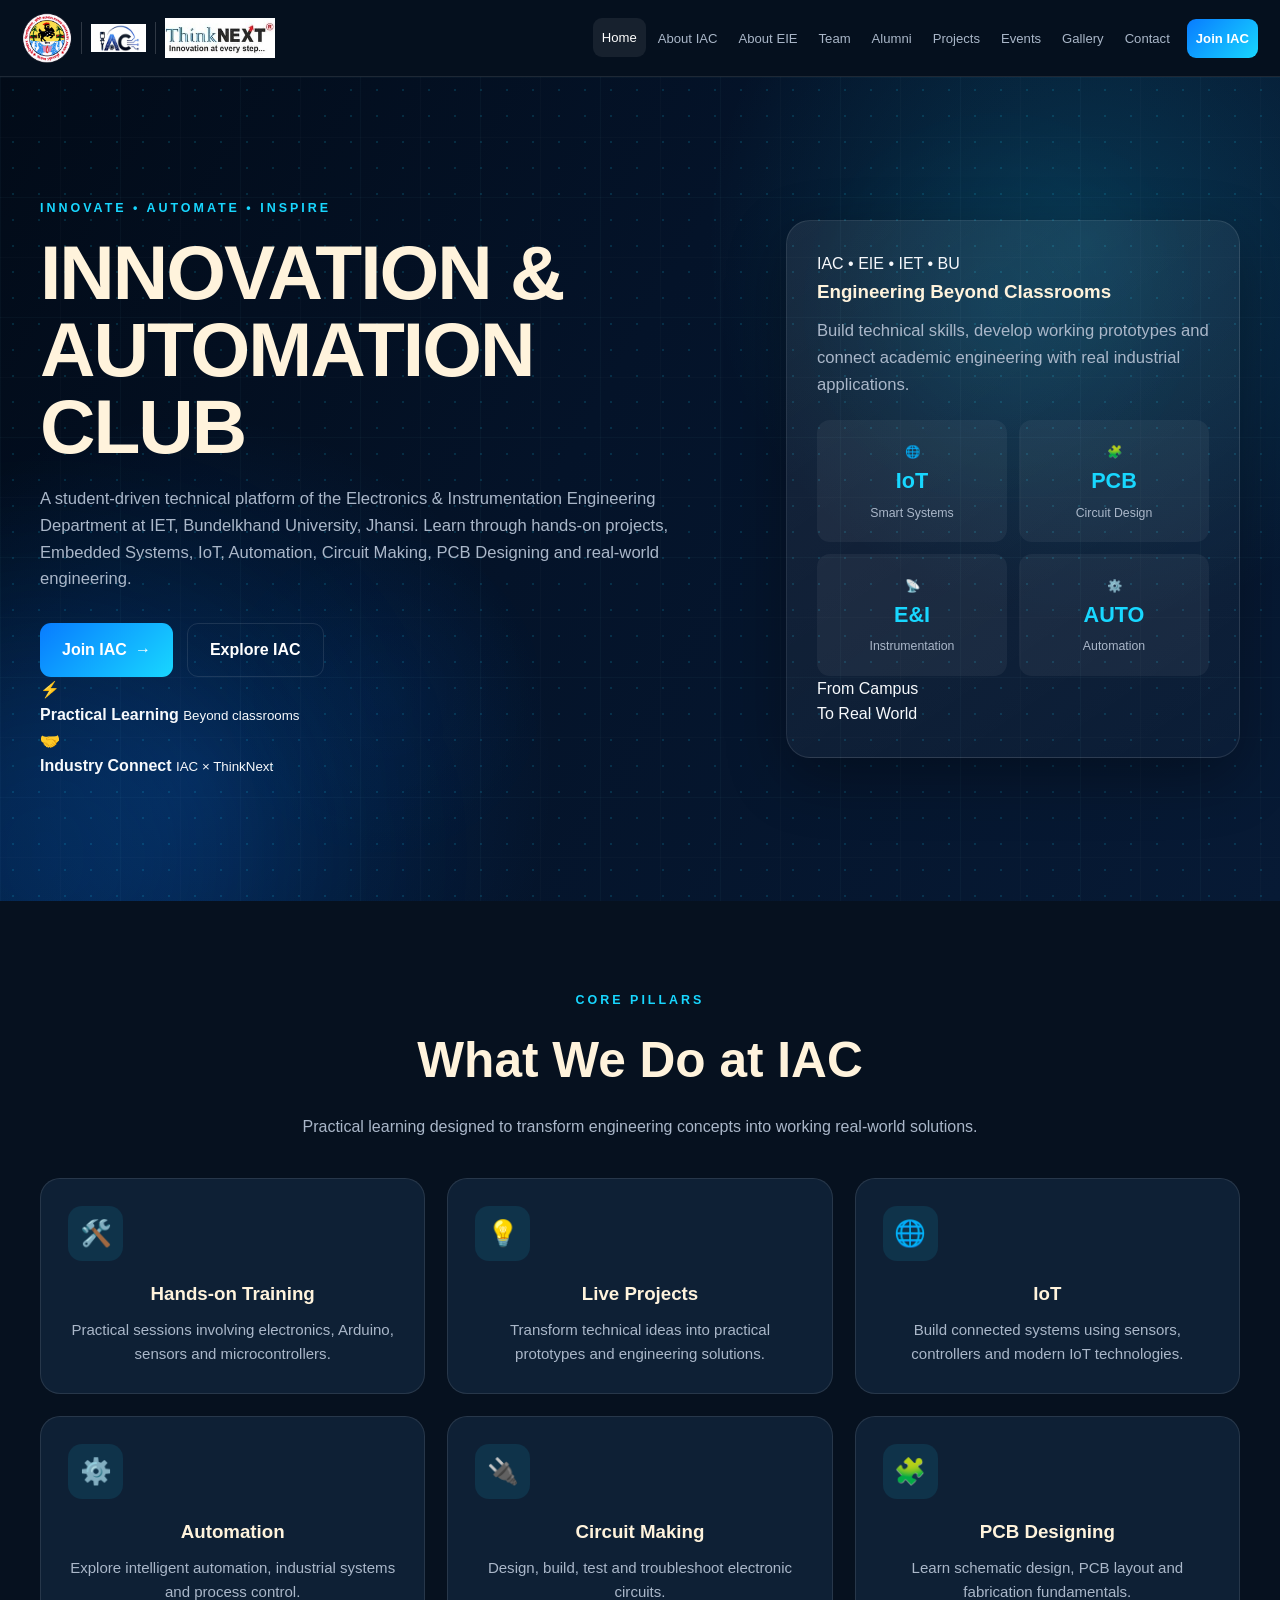
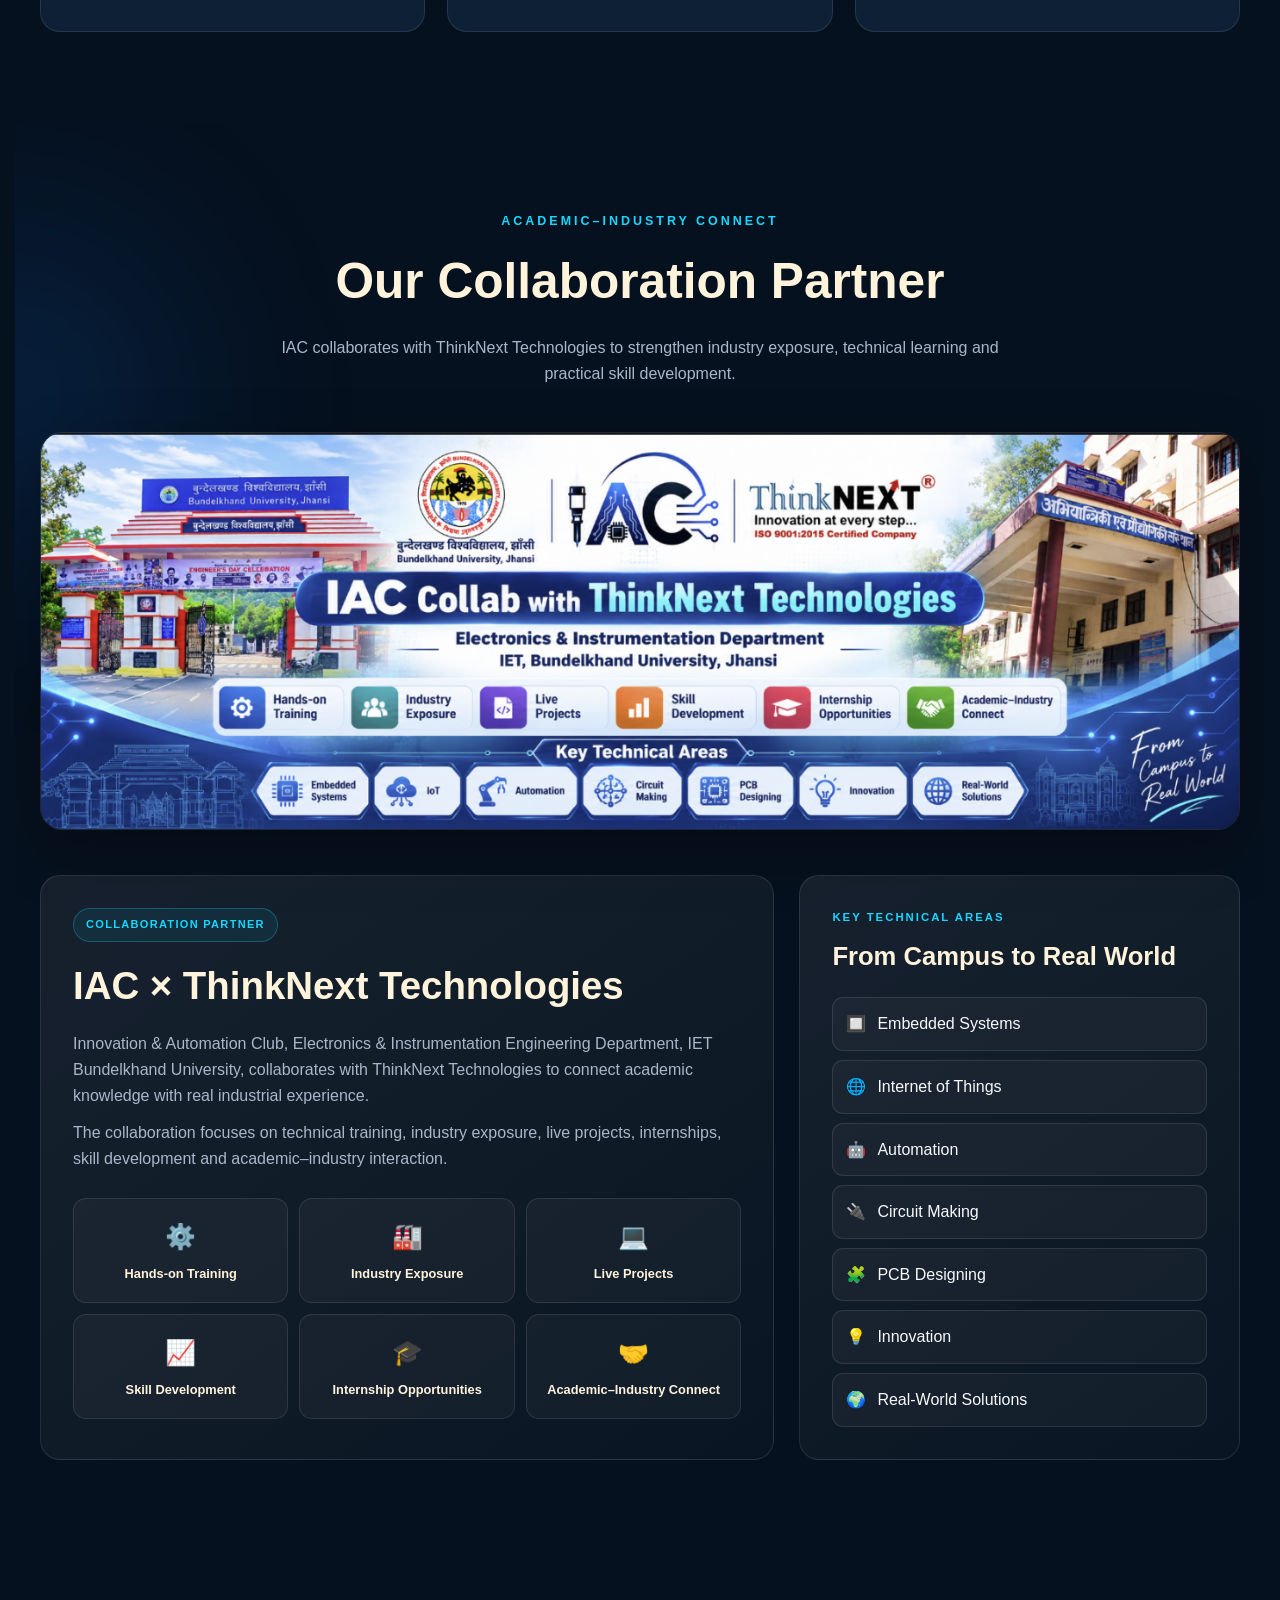
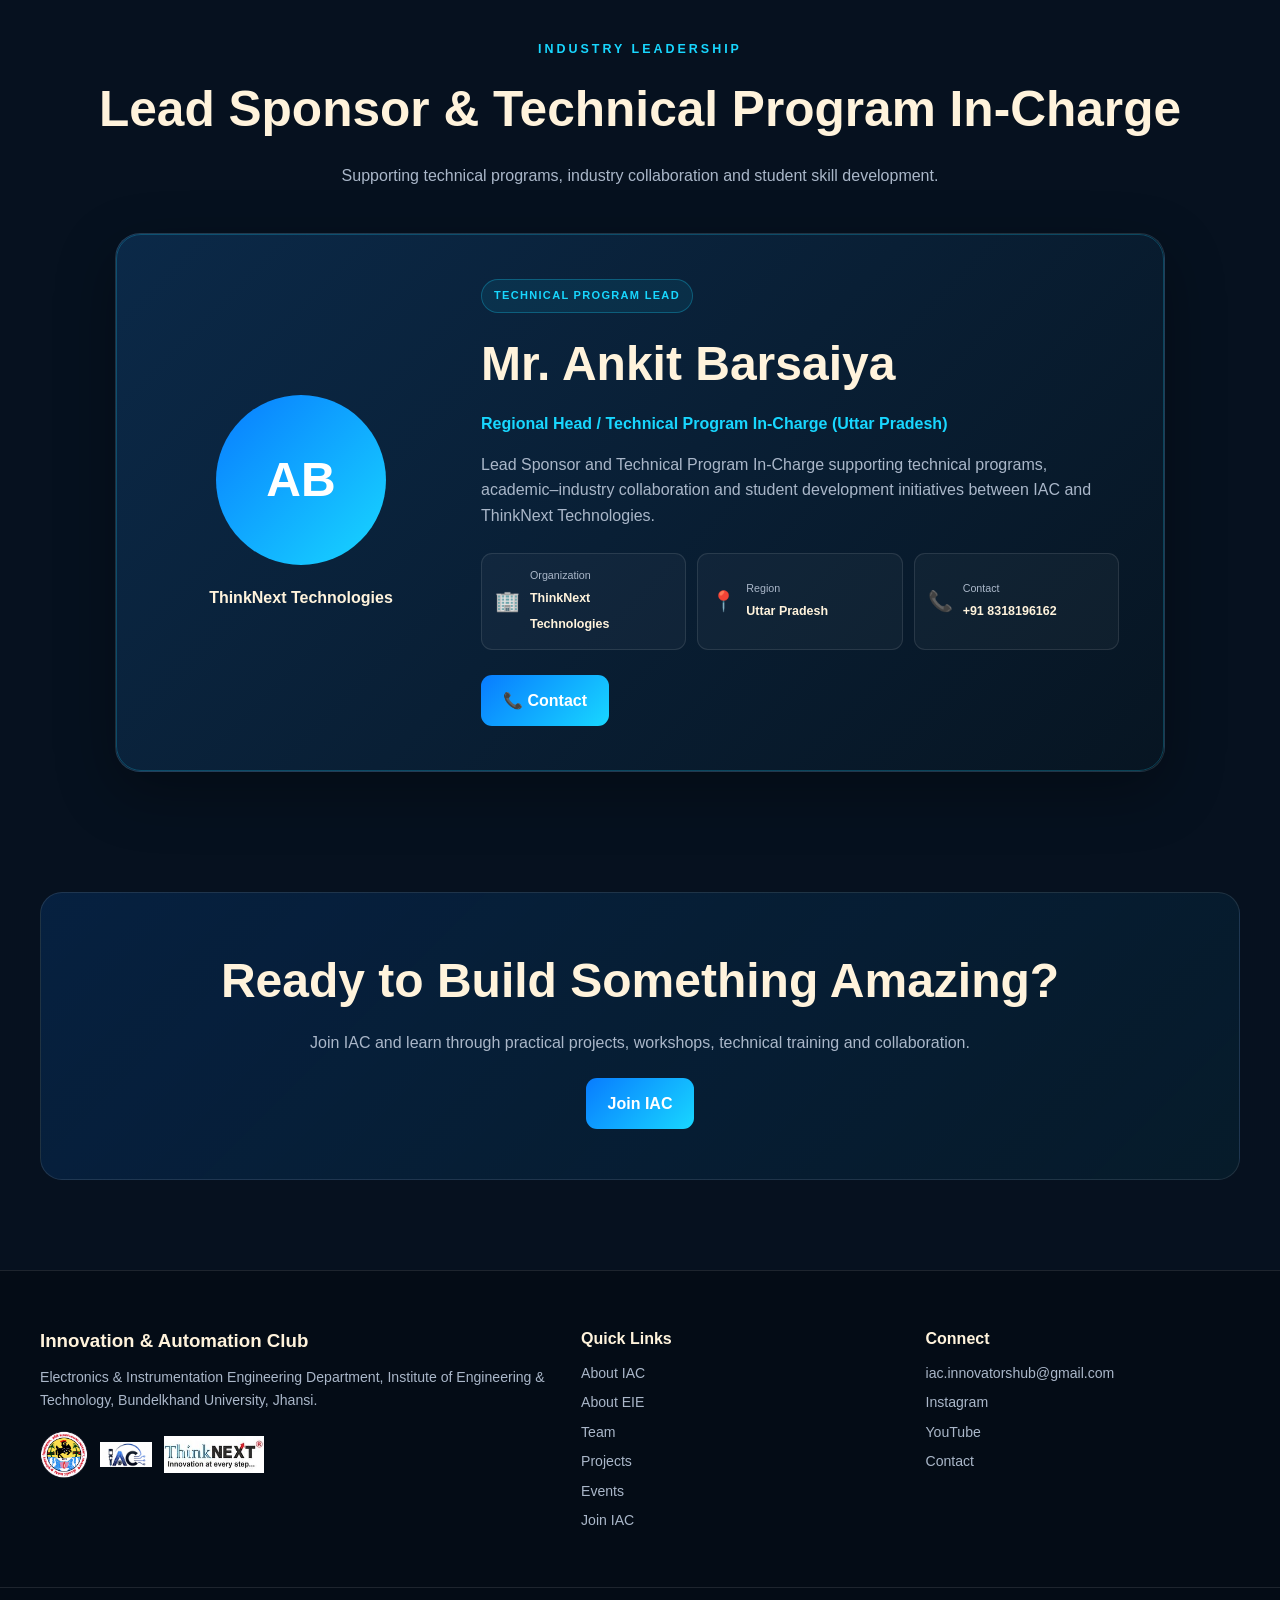
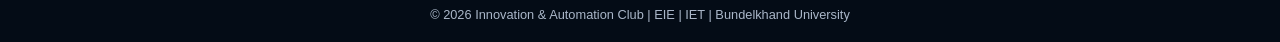
==== commit 72d71224: "Update index.html" ====
--- a/index.html
+++ b/index.html
@@ -1,5 +1,4 @@
 <!DOCTYPE html>
-
 <html lang="en">
 
 <head>
@@ -12,12 +11,12 @@
     >
 
     <title>
-        IAC | Innovation & Automation Club
+        IAC - Innovation & Automation Club | EIE, BU
     </title>
 
     <meta
         name="description"
-        content="Innovation & Automation Club, Electronics & Instrumentation Engineering, IET Bundelkhand University Jhansi."
+        content="Innovation & Automation Club, Electronics & Instrumentation Engineering, IET, Bundelkhand University, Jhansi."
     >
 
     <link
@@ -37,42 +36,57 @@
 <main>
 
 
-<!-- ==============================
+<!-- =====================================================
      HERO
-============================== -->
+===================================================== -->
 
 <section class="hero">
+
     <div class="hero-pattern"></div>
 
+    <div class="hero-circuit circuit-one"></div>
+
+    <div class="hero-circuit circuit-two"></div>
+
+
     <div class="hero-container">
 
 
-        <div class="reveal reveal-left">
+        <!-- LEFT -->
+
+        <div class="hero-content reveal reveal-left">
 
             <p class="hero-tag">
+
                 INNOVATE • AUTOMATE • INSPIRE
-            </p>
+
+            </p>
+
 
             <h1>
 
                 INNOVATION &
-                AUTOMATION CLUB
+                <br>
+
+                AUTOMATION
+                <br>
+
+                CLUB
 
             </h1>
 
+
             <p class="hero-description">
 
-                A student-driven technical
-                platform of the Electronics &
-                Instrumentation Engineering
-                Department at IET,
-                Bundelkhand University, Jhansi.
+                A student-driven technical platform of the
+                Electronics & Instrumentation Engineering
+                Department at IET, Bundelkhand University,
+                Jhansi.
 
                 Learn through hands-on projects,
-                embedded systems, IoT,
-                automation, circuit making,
-                PCB designing and
-                real-world engineering.
+                Embedded Systems, IoT, Automation,
+                Circuit Making, PCB Designing
+                and real-world engineering.
 
             </p>
 
@@ -83,26 +97,100 @@
                     href="join.html"
                     class="btn"
                 >
+
                     Join IAC
+                    <span>→</span>
+
                 </a>
+
 
                 <a
                     href="about.html"
                     class="btn btn-outline"
                 >
+
                     Explore IAC
+
                 </a>
 
             </div>
 
+
+            <div class="hero-mini-info">
+
+
+                <div class="mini-info-item">
+
+                    <span class="mini-info-icon">
+                        ⚡
+                    </span>
+
+                    <div>
+
+                        <strong>
+                            Practical Learning
+                        </strong>
+
+                        <small>
+                            Beyond classrooms
+                        </small>
+
+                    </div>
+
+                </div>
+
+
+                <div class="mini-info-item">
+
+                    <span class="mini-info-icon">
+                        🤝
+                    </span>
+
+                    <div>
+
+                        <strong>
+                            Industry Connect
+                        </strong>
+
+                        <small>
+                            IAC × ThinkNext
+                        </small>
+
+                    </div>
+
+                </div>
+
+
+            </div>
+
+
         </div>
 
 
+        <!-- RIGHT -->
+
         <div class="hero-card reveal reveal-right">
 
+
+            <div class="hero-card-top">
+
+                <span class="hero-card-label">
+
+                    IAC • EIE • IET • BU
+
+                </span>
+
+                <span class="live-dot"></span>
+
+            </div>
+
+
             <h3>
+
                 Engineering Beyond Classrooms
+
             </h3>
+
 
             <p class="hero-description">
 
@@ -119,6 +207,10 @@
 
                 <div class="stat-box">
 
+                    <span class="stat-icon">
+                        🌐
+                    </span>
+
                     <strong>
                         IoT
                     </strong>
@@ -132,6 +224,10 @@
 
                 <div class="stat-box">
 
+                    <span class="stat-icon">
+                        🧩
+                    </span>
+
                     <strong>
                         PCB
                     </strong>
@@ -145,6 +241,10 @@
 
                 <div class="stat-box">
 
+                    <span class="stat-icon">
+                        📡
+                    </span>
+
                     <strong>
                         E&I
                     </strong>
@@ -158,6 +258,10 @@
 
                 <div class="stat-box">
 
+                    <span class="stat-icon">
+                        ⚙️
+                    </span>
+
                     <strong>
                         AUTO
                     </strong>
@@ -171,6 +275,22 @@
 
             </div>
 
+
+            <div class="hero-card-footer">
+
+                <span>
+                    From Campus
+                </span>
+
+                <div class="footer-line"></div>
+
+                <span>
+                    To Real World
+                </span>
+
+            </div>
+
+
         </div>
 
 
@@ -179,11 +299,13 @@
 </section>
 
 
-<!-- ==============================
-     WHAT WE DO
-============================== -->
+
+<!-- =====================================================
+     CORE PILLARS
+===================================================== -->
 
 <section class="section section-center">
+
 
     <div class="reveal">
 
@@ -192,14 +314,16 @@
         </p>
 
         <h2 class="section-title">
+
             What We Do at IAC
+
         </h2>
 
         <p class="section-intro">
 
-            Practical learning designed
-            to transform engineering
-            concepts into working solutions.
+            Practical learning designed to transform
+            engineering concepts into working
+            real-world solutions.
 
         </p>
 
@@ -222,9 +346,8 @@
             <p>
 
                 Practical sessions involving
-                Arduino, sensors,
-                electronics and
-                microcontrollers.
+                electronics, Arduino,
+                sensors and microcontrollers.
 
             </p>
 
@@ -238,15 +361,35 @@
             </div>
 
             <h3>
-                Project Development
+                Live Projects
             </h3>
 
             <p>
 
-                Turn ideas into
-                prototypes and
-                practical engineering
-                solutions.
+                Transform technical ideas
+                into practical prototypes
+                and engineering solutions.
+
+            </p>
+
+        </article>
+
+
+        <article class="card reveal">
+
+            <div class="card-icon">
+                🌐
+            </div>
+
+            <h3>
+                IoT
+            </h3>
+
+            <p>
+
+                Build connected systems using
+                sensors, controllers and
+                modern IoT technologies.
 
             </p>
 
@@ -260,14 +403,14 @@
             </div>
 
             <h3>
-                Automation & IoT
+                Automation
             </h3>
 
             <p>
 
-                Explore sensors,
-                IoT, embedded systems
-                and smart automation.
+                Explore intelligent automation,
+                industrial systems
+                and process control.
 
             </p>
 
@@ -286,9 +429,9 @@
 
             <p>
 
-                Build and troubleshoot
-                practical electronic
-                circuits.
+                Design, build,
+                test and troubleshoot
+                electronic circuits.
 
             </p>
 
@@ -308,43 +451,24 @@
             <p>
 
                 Learn schematic design,
-                PCB layouts and
-                fabrication concepts.
+                PCB layout and
+                fabrication fundamentals.
 
             </p>
 
         </article>
 
 
-        <article class="card reveal">
-
-            <div class="card-icon">
-                🚀
-            </div>
-
-            <h3>
-                Industry Exposure
-            </h3>
-
-            <p>
-
-                Connect academic learning
-                with industrial practices
-                and opportunities.
-
-            </p>
-
-        </article>
-
-
     </div>
 
+
 </section>
 
 
-<!-- ==============================
+
+<!-- =====================================================
      THINKNEXT COLLABORATION
-============================== -->
+===================================================== -->
 
 <section class="section collaboration-section">
 
@@ -352,25 +476,33 @@
     <div class="section-center reveal">
 
         <p class="section-label">
+
             ACADEMIC–INDUSTRY CONNECT
+
         </p>
 
+
         <h2 class="section-title">
+
             Our Collaboration Partner
+
         </h2>
 
+
         <p class="section-intro">
 
-            IAC collaborates with
-            ThinkNext Technologies
-            to strengthen practical learning,
-            industry exposure and
-            technical skill development.
+            IAC collaborates with ThinkNext Technologies
+            to strengthen industry exposure,
+            technical learning and practical
+            skill development.
 
         </p>
 
     </div>
 
+
+
+    <!-- BANNER -->
 
     <div class="collab-banner reveal zoom-reveal">
 
@@ -384,108 +516,145 @@
     </div>
 
 
+
     <div class="collab-content">
 
 
+        <!-- LEFT -->
+
         <div class="collab-info reveal reveal-left">
 
+
             <span class="partner-badge">
+
                 COLLABORATION PARTNER
+
             </span>
 
+
             <h2>
+
                 IAC × ThinkNext Technologies
+
             </h2>
 
+
             <p>
 
                 Innovation & Automation Club,
-                Electronics &
-                Instrumentation Engineering
-                Department,
-                IET Bundelkhand University,
-                collaborates with
-                ThinkNext Technologies
-                to connect academic knowledge
-                with practical industry experience.
-
-            </p>
+                Electronics & Instrumentation Engineering
+                Department, IET Bundelkhand University,
+                collaborates with ThinkNext Technologies
+                to connect academic knowledge with
+                real industrial experience.
+
+            </p>
+
 
             <p>
 
                 The collaboration focuses on
-                practical technical training,
-                project development,
-                industrial exposure and
-                career-oriented skill building.
-
-            </p>
+                technical training, industry exposure,
+                live projects, internships,
+                skill development and
+                academic–industry interaction.
+
+            </p>
+
 
 
             <div class="collab-features">
 
 
                 <div class="collab-feature">
+
                     <span>⚙️</span>
+
                     <p>
                         Hands-on Training
                     </p>
+
                 </div>
 
 
                 <div class="collab-feature">
+
                     <span>🏭</span>
+
                     <p>
                         Industry Exposure
                     </p>
+
                 </div>
 
 
                 <div class="collab-feature">
+
                     <span>💻</span>
+
                     <p>
                         Live Projects
                     </p>
+
                 </div>
 
 
                 <div class="collab-feature">
+
                     <span>📈</span>
+
                     <p>
                         Skill Development
                     </p>
+
                 </div>
 
 
                 <div class="collab-feature">
+
                     <span>🎓</span>
+
                     <p>
                         Internship Opportunities
                     </p>
+
                 </div>
 
 
                 <div class="collab-feature">
+
                     <span>🤝</span>
+
                     <p>
                         Academic–Industry Connect
                     </p>
-                </div>
-
-
-            </div>
+
+                </div>
+
+
+            </div>
+
 
         </div>
 
 
+
+        <!-- RIGHT -->
+
         <div class="collab-tech-card reveal reveal-right">
 
+
             <p class="mini-label">
+
                 KEY TECHNICAL AREAS
-            </p>
+
+            </p>
+
 
             <h3>
+
                 From Campus to Real World
+
             </h3>
 
 
@@ -493,48 +662,70 @@
 
 
                 <div class="tech-item">
+
                     <span>🔲</span>
+
                     Embedded Systems
+
                 </div>
 
 
                 <div class="tech-item">
+
                     <span>🌐</span>
+
                     Internet of Things
+
                 </div>
 
 
                 <div class="tech-item">
+
                     <span>🤖</span>
+
                     Automation
+
                 </div>
 
 
                 <div class="tech-item">
+
                     <span>🔌</span>
+
                     Circuit Making
+
                 </div>
 
 
                 <div class="tech-item">
+
                     <span>🧩</span>
+
                     PCB Designing
+
                 </div>
 
 
                 <div class="tech-item">
+
                     <span>💡</span>
+
                     Innovation
+
                 </div>
 
 
                 <div class="tech-item">
+
                     <span>🌍</span>
+
                     Real-World Solutions
-                </div>
-
-
-            </div>
+
+                </div>
+
+
+            </div>
+
 
         </div>
 
@@ -545,18 +736,23 @@
 </section>
 
 
-<!-- ==============================
+
+<!-- =====================================================
      LEAD SPONSOR
-============================== -->
+===================================================== -->
 
 <section class="section">
 
 
     <div class="section-center reveal">
 
+
         <p class="section-label">
+
             INDUSTRY LEADERSHIP
+
         </p>
+
 
         <h2 class="section-title">
 
@@ -565,16 +761,18 @@
 
         </h2>
 
+
         <p class="section-intro">
 
-            Supporting IAC's
-            academic–industry collaboration
-            and student technical
-            development initiatives.
+            Supporting technical programs,
+            industry collaboration and
+            student skill development.
 
         </p>
 
+
     </div>
+
 
 
     <div class="sponsor-wrapper reveal zoom-reveal">
@@ -593,23 +791,30 @@
 
 
             <div class="sponsor-company">
+
                 ThinkNext Technologies
+
             </div>
 
 
         </div>
 
 
+
         <div class="sponsor-content">
 
 
             <span class="partner-badge">
+
                 TECHNICAL PROGRAM LEAD
+
             </span>
 
 
             <h2>
+
                 Mr. Ankit Barsaiya
+
             </h2>
 
 
@@ -624,15 +829,16 @@
 
             <p>
 
-                Lead Sponsor &
+                Lead Sponsor and
                 Technical Program In-Charge
-                supporting the collaboration,
-                technical programs and
-                industry-oriented initiatives
-                between IAC and
-                ThinkNext Technologies.
-
-            </p>
+                supporting technical programs,
+                academic–industry collaboration
+                and student development
+                initiatives between IAC
+                and ThinkNext Technologies.
+
+            </p>
+
 
 
             <div class="sponsor-details">
@@ -702,6 +908,7 @@
 
 
             </div>
+
 
 
             <div class="sponsor-actions">
@@ -710,7 +917,9 @@
                     href="tel:+918318196162"
                     class="btn"
                 >
+
                     📞 Contact
+
                 </a>
 
             </div>
@@ -725,32 +934,37 @@
 </section>
 
 
-<!-- ==============================
-     PROJECT CTA
-============================== -->
+
+<!-- =====================================================
+     CTA
+===================================================== -->
 
 <section class="cta reveal">
 
 
     <h2>
-        Explore Student Innovation
+
+        Ready to Build Something Amazing?
+
     </h2>
 
+
     <p>
 
-        Discover projects
-        developed by
-        Electronics &
-        Instrumentation Engineering
-        students and IAC members.
+        Join IAC and learn through practical
+        projects, workshops, technical training
+        and collaboration.
 
     </p>
 
+
     <a
-        href="projects.html"
+        href="join.html"
         class="btn"
     >
-        View Projects
+
+        Join IAC
+
     </a>
 
 
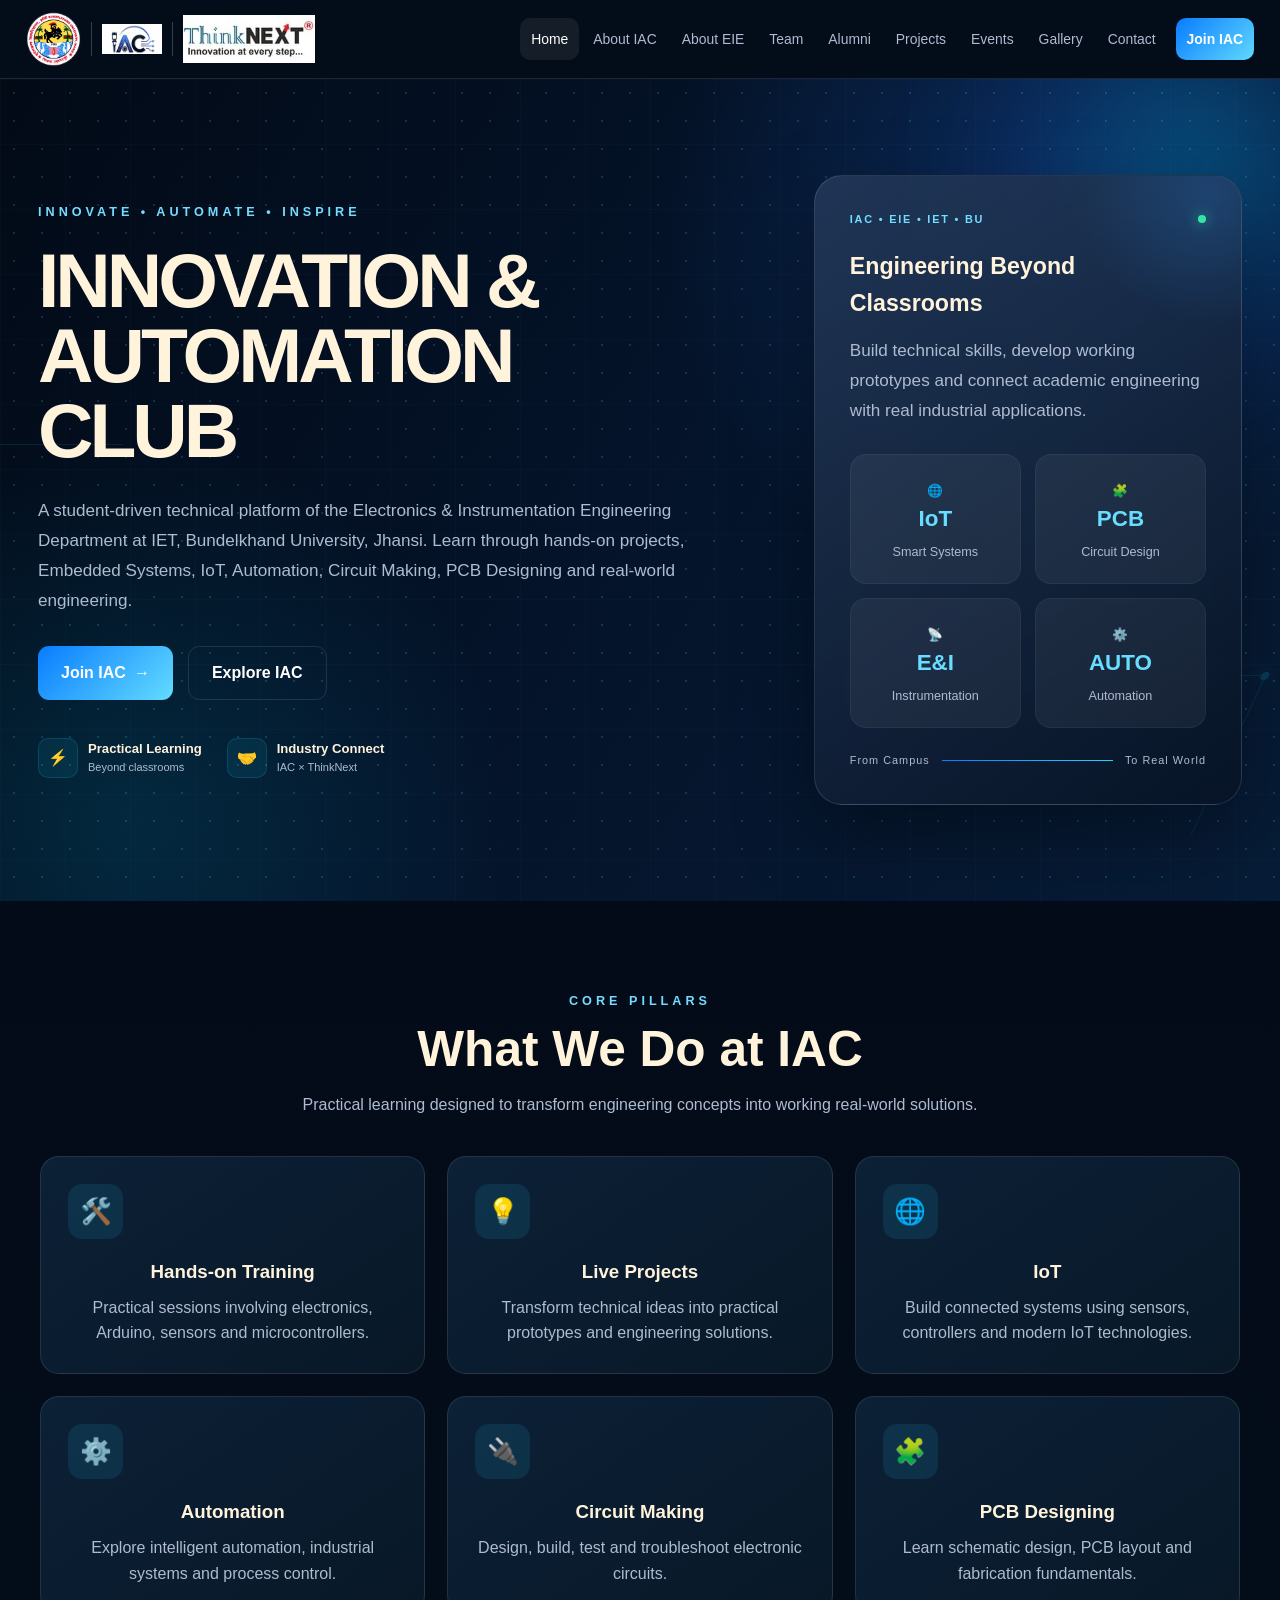
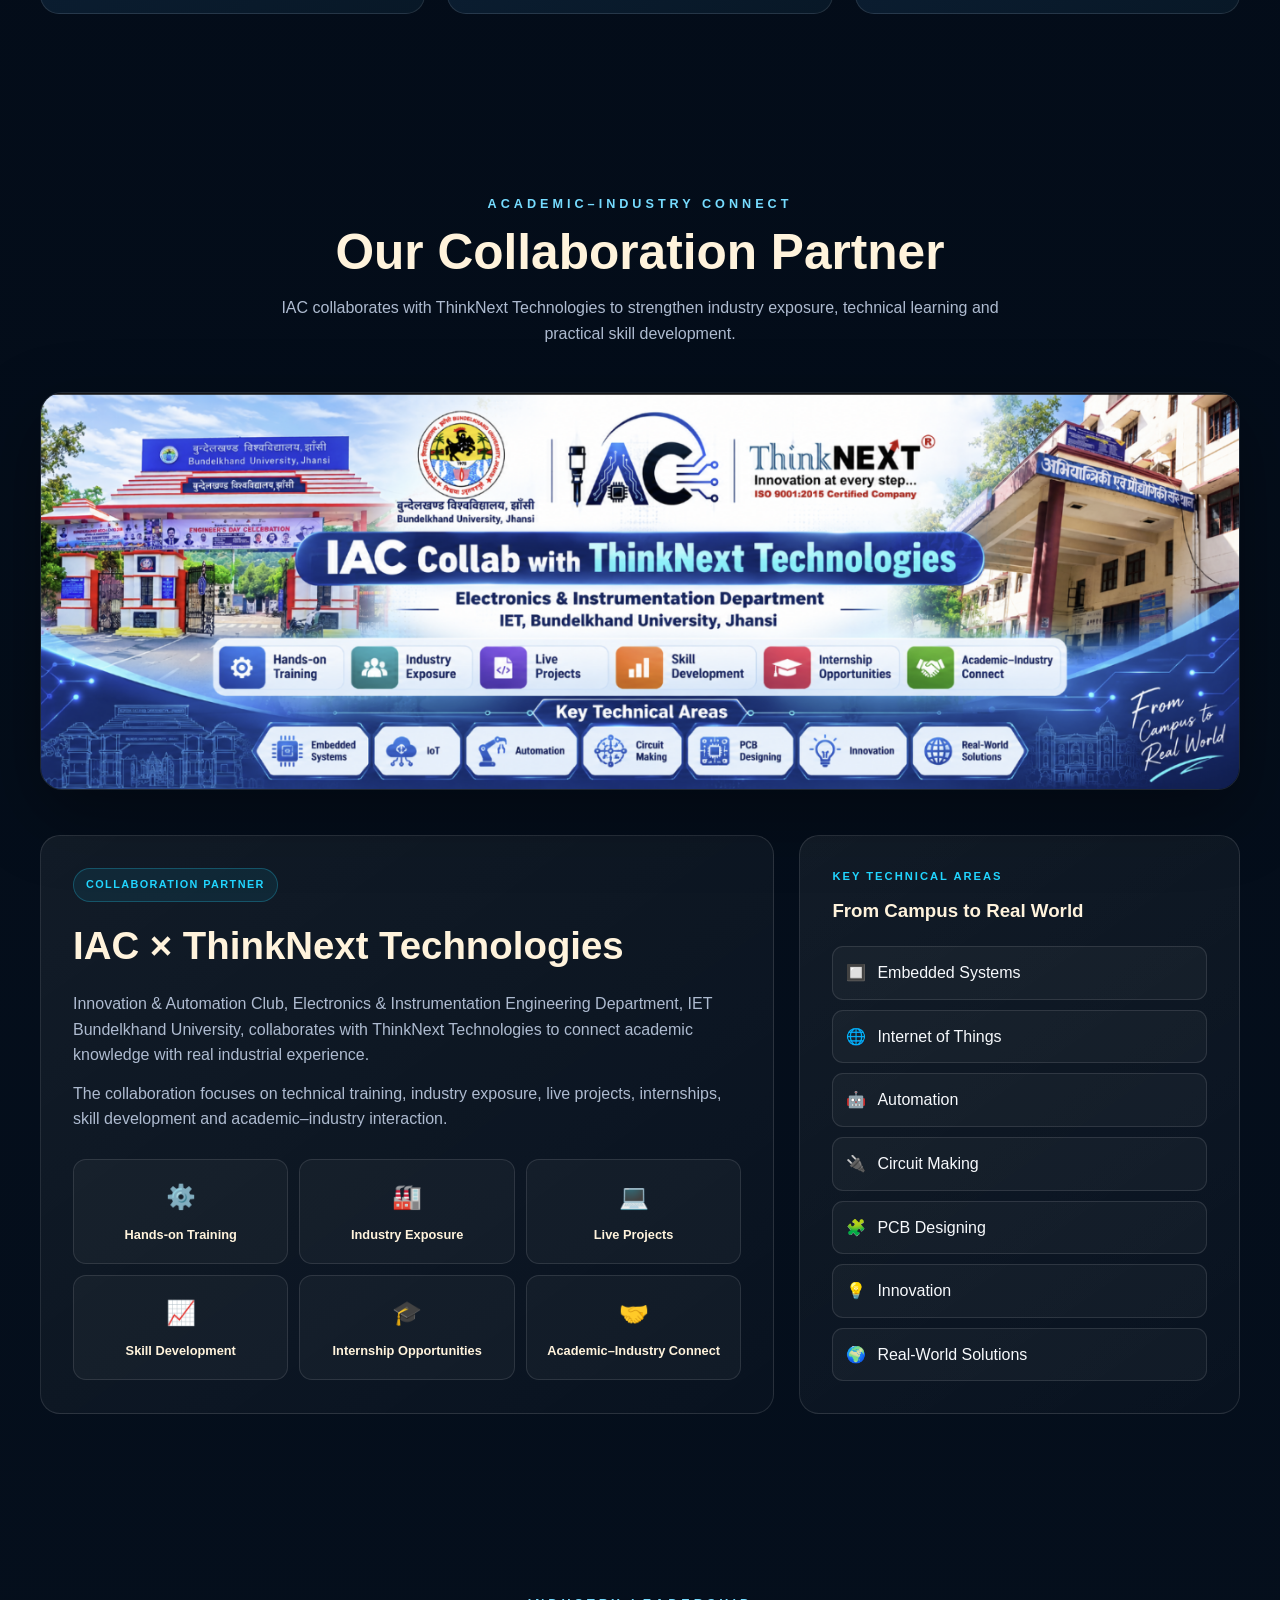
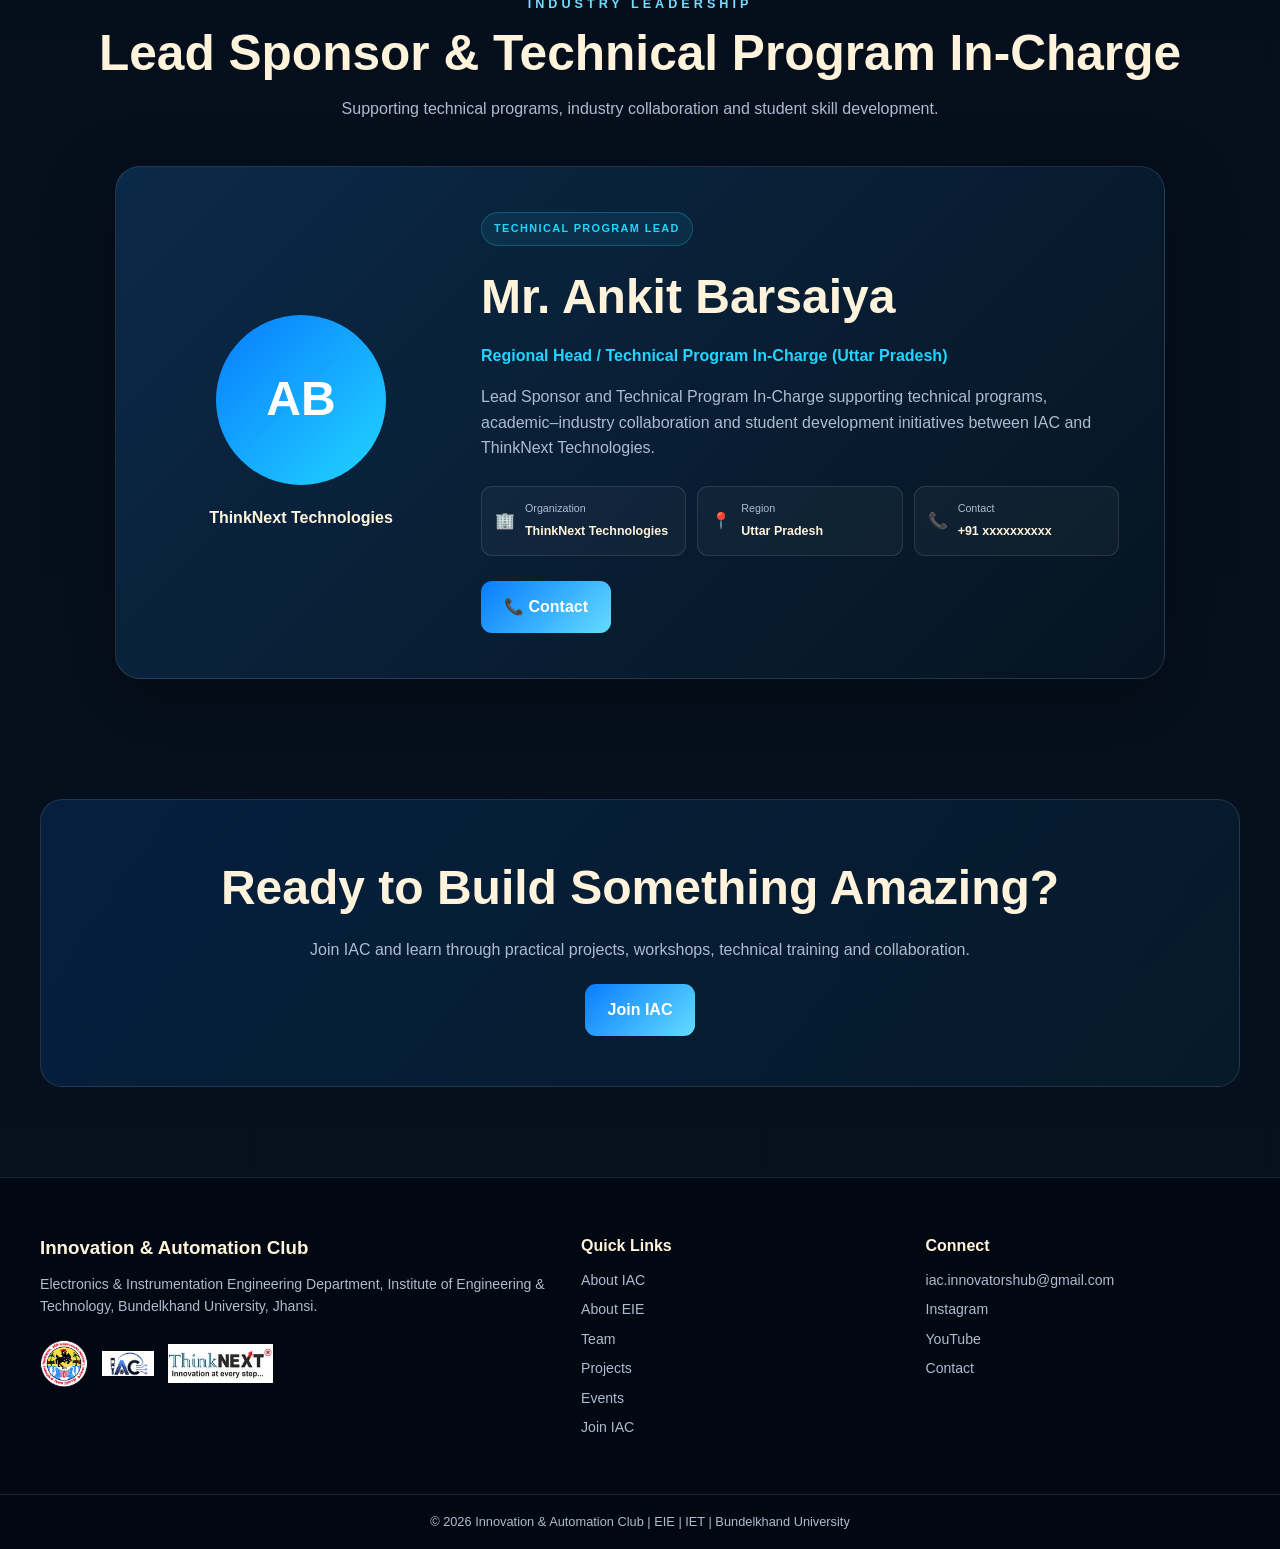
==== commit 57a58029: "Update index.html" ====
--- a/index.html
+++ b/index.html
@@ -899,7 +899,7 @@
                         </small>
 
                         <strong>
-                            +91 8318196162
+                            +91 xxxxxxxxxx
                         </strong>
 
                     </div>
@@ -914,7 +914,7 @@
             <div class="sponsor-actions">
 
                 <a
-                    href="tel:+918318196162"
+                    href="tel:xxxxxxxxxx"
                     class="btn"
                 >
 
--- a/style.css
+++ b/style.css
@@ -1,8 +1,3 @@
-/* =========================================================
-   IAC MULTI-PAGE WEBSITE
-   Desktop + Tablet + Mobile Responsive
-========================================================= */
-
 * {
     margin: 0;
     padding: 0;
@@ -14,36 +9,41 @@
 }
 
 :root {
-    --bg: #06111f;
-    --bg-soft: #091829;
-    --card: #0e2035;
-    --card-soft: #132a44;
+    --bg: #020a16;
+    --bg2: #061326;
+    --card: #0b1d31;
+    --card2: #102942;
 
     --white: #ffffff;
     --cream: #fff3dc;
 
     --text: #f7f9fc;
-    --muted: #aab7c9;
+    --muted: #aebbd0;
 
     --blue: #087cff;
-    --cyan: #18d7ff;
-    --gold: #ffbd4a;
-
-    --border: rgba(255, 255, 255, 0.10);
-
-    --radius: 20px;
+    --cyan: #21d5ff;
+
+    --border: rgba(255,255,255,0.11);
 
     --shadow:
-        0 20px 60px rgba(0, 0, 0, 0.32);
+        0 25px 70px rgba(0,0,0,0.35);
 }
 
 body {
+    min-height: 100vh;
+
     font-family:
         Arial,
         Helvetica,
         sans-serif;
 
-    background: var(--bg);
+    background:
+        linear-gradient(
+            180deg,
+            #020a16,
+            #06111f
+        );
+
     color: var(--text);
 
     line-height: 1.6;
@@ -68,17 +68,20 @@
     font: inherit;
 }
 
-/* =========================================================
-   HEADER
-========================================================= */
+
+/* =====================================================
+   NAVBAR
+===================================================== */
 
 .site-header {
     position: sticky;
+
     top: 0;
 
     z-index: 1000;
 
-    background: rgba(6, 17, 31, 0.96);
+    background:
+        rgba(4, 13, 27, 0.96);
 
     backdrop-filter: blur(16px);
 
@@ -87,29 +90,30 @@
 }
 
 .navbar {
-    width: 100%;
-    max-width: 1500px;
-
-    min-height: 76px;
+    position: relative;
+
+    max-width: 1550px;
+
+    min-height: 78px;
 
     margin: auto;
 
     padding:
-        0 22px;
+        0 26px;
 
     display: flex;
+
     align-items: center;
-    justify-content: space-between;
-
-    gap: 18px;
-}
-
-/* =========================================================
-   THREE LOGOS
-========================================================= */
+
+    justify-content:
+        space-between;
+
+    gap: 20px;
+}
 
 .brand {
     display: flex;
+
     align-items: center;
 
     flex-shrink: 0;
@@ -117,19 +121,17 @@
 
 .brand-logos {
     display: flex;
+
     align-items: center;
 
-    gap: 9px;
+    gap: 10px;
 }
 
 .header-logo {
-    display: block;
-
     object-fit: contain;
 
     transition:
-        transform 0.3s ease,
-        filter 0.3s ease;
+        0.3s ease;
 }
 
 .header-logo:hover {
@@ -139,34 +141,32 @@
 }
 
 .bu-logo {
-    width: 50px;
+    width: 55px;
+    height: 55px;
+}
+
+.iac-logo {
+    width: 60px;
+    height: 52px;
+}
+
+.thinknext-logo {
+    width: 132px;
     height: 50px;
-}
-
-.iac-logo {
-    width: 55px;
-    height: 50px;
-}
-
-.thinknext-logo {
-    width: 110px;
-    height: 46px;
 }
 
 .logo-divider {
     width: 1px;
-    height: 32px;
-
-    background:
-        rgba(255, 255, 255, 0.17);
-}
-
-/* =========================================================
-   NAV LINKS
-========================================================= */
+
+    height: 34px;
+
+    background:
+        rgba(255,255,255,0.20);
+}
 
 .nav-links {
     display: flex;
+
     align-items: center;
 
     gap: 3px;
@@ -174,18 +174,16 @@
 
 .nav-links a {
     padding:
-        9px 9px;
-
-    border-radius: 9px;
+        10px 11px;
+
+    border-radius: 10px;
 
     color: var(--muted);
 
-    font-size: 0.82rem;
+    font-size: 0.87rem;
 
     transition:
-        color 0.3s ease,
-        background 0.3s ease,
-        transform 0.3s ease;
+        0.3s ease;
 }
 
 .nav-links a:hover,
@@ -193,16 +191,1089 @@
     color: white;
 
     background:
-        rgba(255, 255, 255, 0.07);
+        rgba(255,255,255,0.07);
+}
+
+.nav-links .join-nav {
+    margin-left: 6px;
+
+    background:
+        linear-gradient(
+            135deg,
+            var(--blue),
+            #61d8ff
+        );
+
+    color: white;
+
+    font-weight: 700;
+}
+
+.menu-btn {
+    display: none;
+
+    width: 42px;
+    height: 42px;
+
+    flex-shrink: 0;
+
+    align-items: center;
+
+    justify-content: center;
+
+    border:
+        1px solid var(--border);
+
+    border-radius: 10px;
+
+    background: var(--card);
+
+    color: white;
+
+    cursor: pointer;
+}
+
+
+/* =====================================================
+   HERO
+===================================================== */
+
+.hero {
+    position: relative;
+
+    min-height:
+        calc(100vh - 78px);
+
+    display: flex;
+
+    align-items: center;
+
+    overflow: hidden;
+
+    isolation: isolate;
+
+    background:
+        radial-gradient(
+            circle at 82% 18%,
+            rgba(37,120,255,0.22),
+            transparent 31%
+        ),
+        radial-gradient(
+            circle at 10% 90%,
+            rgba(0,210,255,0.13),
+            transparent 28%
+        ),
+        linear-gradient(
+            120deg,
+            #020a16,
+            #041329 48%,
+            #071c37
+        );
+}
+
+.hero::after {
+    content: "";
+
+    position: absolute;
+
+    inset: 0;
+
+    z-index: -3;
+
+    opacity: 0.34;
+
+    background-image:
+        linear-gradient(
+            rgba(65,151,255,0.10) 1px,
+            transparent 1px
+        ),
+        linear-gradient(
+            90deg,
+            rgba(65,151,255,0.10) 1px,
+            transparent 1px
+        );
+
+    background-size:
+        65px 65px;
+}
+
+.hero::before {
+    content: "";
+
+    position: absolute;
+
+    width: 550px;
+    height: 550px;
+
+    right: -190px;
+    top: -190px;
+
+    z-index: -2;
+
+    border-radius: 50%;
+
+    background:
+        radial-gradient(
+            circle,
+            rgba(0,190,255,0.28),
+            rgba(20,100,255,0.08) 45%,
+            transparent 70%
+        );
+
+    filter: blur(35px);
+
+    animation:
+        heroGlow 8s ease-in-out infinite alternate;
+}
+
+@keyframes heroGlow {
+    to {
+        transform:
+            translate(-70px,65px)
+            scale(1.12);
+    }
+}
+
+.hero-pattern {
+    position: absolute;
+
+    inset: 0;
+
+    z-index: -1;
+
+    opacity: 0.20;
+
+    background-image:
+        radial-gradient(
+            circle,
+            rgba(74,207,255,0.9) 1px,
+            transparent 1.5px
+        );
+
+    background-size:
+        28px 28px;
+
+    pointer-events: none;
+}
+
+.hero-circuit {
+    position: absolute;
+
+    z-index: -1;
+
+    width: 260px;
+    height: 160px;
+
+    opacity: 0.17;
+
+    border:
+        1px solid rgba(33,213,255,0.65);
+
+    border-left: 0;
+    border-bottom: 0;
+
+    pointer-events: none;
+}
+
+.hero-circuit::before {
+    content: "";
+
+    position: absolute;
+
+    width: 8px;
+    height: 8px;
+
+    right: -4px;
+    top: -4px;
+
+    border-radius: 50%;
+
+    background:
+        var(--cyan);
+
+    box-shadow:
+        0 0 14px var(--cyan);
+}
+
+.circuit-one {
+    right: 4%;
+    bottom: 8%;
 
     transform:
-        translateY(-1px);
-}
-
-.nav-links .join-nav {
-    margin-left: 5px;
+        skewX(-25deg);
+}
+
+.circuit-two {
+    left: -100px;
+    top: 25%;
+
+    transform:
+        rotate(180deg)
+        skewX(-25deg);
+}
+
+.hero-container {
+    position: relative;
+
+    z-index: 3;
+
+    width: 100%;
+
+    max-width: 1450px;
+
+    margin: auto;
+
+    padding:
+        90px 38px;
+
+    display: grid;
+
+    grid-template-columns:
+        minmax(0,1.3fr)
+        minmax(420px,0.8fr);
+
+    gap: 80px;
+
+    align-items: center;
+}
+
+.hero-tag,
+.section-label {
+    color: #76dcff;
+
+    font-size: 0.79rem;
+
+    font-weight: 800;
+
+    letter-spacing: 4px;
+
+    text-transform: uppercase;
+}
+
+.hero h1 {
+    margin:
+        20px 0 28px;
+
+    color: var(--cream);
+
+    font-size:
+        clamp(4rem,6vw,6.4rem);
+
+    line-height: 0.98;
+
+    letter-spacing: -4px;
+}
+
+.hero-description {
+    max-width: 800px;
+
+    color: var(--muted);
+
+    font-size: 1.07rem;
+
+    line-height: 1.75;
+}
+
+.hero-buttons {
+    display: flex;
+
+    flex-wrap: wrap;
+
+    gap: 15px;
+
+    margin-top: 30px;
+}
+
+
+/* =====================================================
+   BUTTON
+===================================================== */
+
+.btn {
+    display: inline-flex;
+
+    align-items: center;
+
+    justify-content: center;
+
+    gap: 8px;
+
+    padding:
+        13px 23px;
+
+    border: none;
+
+    border-radius: 11px;
+
+    background:
+        linear-gradient(
+            135deg,
+            var(--blue),
+            #63dcff
+        );
 
     color: white;
+
+    font-weight: 700;
+
+    cursor: pointer;
+
+    transition:
+        0.3s ease;
+}
+
+.btn:hover {
+    transform:
+        translateY(-3px);
+
+    box-shadow:
+        0 12px 32px
+        rgba(8,124,255,0.30);
+}
+
+.btn-outline {
+    background:
+        transparent;
+
+    border:
+        1px solid var(--border);
+}
+
+
+/* =====================================================
+   MINI HERO INFO
+===================================================== */
+
+.hero-mini-info {
+    display: flex;
+
+    flex-wrap: wrap;
+
+    gap: 25px;
+
+    margin-top: 38px;
+}
+
+.mini-info-item {
+    display: flex;
+
+    align-items: center;
+
+    gap: 10px;
+}
+
+.mini-info-icon {
+    width: 40px;
+    height: 40px;
+
+    display: grid;
+
+    place-items: center;
+
+    border:
+        1px solid rgba(33,213,255,0.15);
+
+    border-radius: 10px;
+
+    background:
+        rgba(33,213,255,0.08);
+}
+
+.mini-info-item strong {
+    display: block;
+
+    color: var(--cream);
+
+    font-size: 0.82rem;
+}
+
+.mini-info-item small {
+    display: block;
+
+    color: var(--muted);
+
+    font-size: 0.69rem;
+}
+
+
+/* =====================================================
+   HERO CARD
+===================================================== */
+
+.hero-card {
+    position: relative;
+
+    padding: 35px;
+
+    overflow: hidden;
+
+    border:
+        1px solid rgba(255,255,255,0.12);
+
+    border-radius: 28px;
+
+    background:
+        linear-gradient(
+            145deg,
+            rgba(36,57,89,0.88),
+            rgba(7,20,38,0.94)
+        );
+
+    backdrop-filter:
+        blur(14px);
+
+    box-shadow:
+        0 30px 80px
+        rgba(0,0,0,0.35);
+}
+
+.hero-card::before {
+    content: "";
+
+    position: absolute;
+
+    width: 260px;
+    height: 260px;
+
+    right: -100px;
+    top: -110px;
+
+    border-radius: 50%;
+
+    background:
+        radial-gradient(
+            circle,
+            rgba(55,147,255,0.20),
+            transparent 70%
+        );
+}
+
+.hero-card-top {
+    position: relative;
+
+    z-index: 2;
+
+    display: flex;
+
+    justify-content: space-between;
+
+    align-items: center;
+
+    margin-bottom: 20px;
+}
+
+.hero-card-label {
+    color: #72ddff;
+
+    font-size: 0.68rem;
+
+    font-weight: 800;
+
+    letter-spacing: 1.8px;
+}
+
+.live-dot {
+    width: 8px;
+    height: 8px;
+
+    border-radius: 50%;
+
+    background: #33e6a5;
+
+    box-shadow:
+        0 0 14px
+        rgba(51,230,165,0.8);
+
+    animation:
+        livePulse 1.8s ease-in-out infinite;
+}
+
+@keyframes livePulse {
+    50% {
+        transform:
+            scale(1.5);
+
+        opacity: 0.6;
+    }
+}
+
+.hero-card h3 {
+    position: relative;
+
+    z-index: 2;
+
+    margin-bottom: 14px;
+
+    color: var(--cream);
+
+    font-size: 1.45rem;
+}
+
+.hero-stat {
+    position: relative;
+
+    z-index: 2;
+
+    display: grid;
+
+    grid-template-columns:
+        repeat(2,1fr);
+
+    gap: 14px;
+
+    margin-top: 28px;
+}
+
+.stat-box {
+    min-height: 130px;
+
+    padding: 20px;
+
+    display: flex;
+
+    flex-direction: column;
+
+    justify-content: center;
+
+    align-items: center;
+
+    border:
+        1px solid rgba(255,255,255,0.05);
+
+    border-radius: 16px;
+
+    background:
+        rgba(255,255,255,0.055);
+
+    text-align: center;
+
+    transition:
+        0.3s ease;
+}
+
+.stat-box:hover {
+    transform:
+        translateY(-6px);
+
+    border-color:
+        rgba(33,213,255,0.35);
+
+    background:
+        rgba(33,213,255,0.06);
+}
+
+.stat-icon {
+    font-size: 1.35rem;
+}
+
+.stat-box strong {
+    color: #67ddff;
+
+    font-size: 1.4rem;
+}
+
+.stat-box span {
+    margin-top: 5px;
+
+    color: var(--muted);
+
+    font-size: 0.79rem;
+}
+
+.hero-card-footer {
+    position: relative;
+
+    z-index: 2;
+
+    display: flex;
+
+    align-items: center;
+
+    gap: 12px;
+
+    margin-top: 24px;
+
+    color: var(--muted);
+
+    font-size: 0.68rem;
+
+    letter-spacing: 1px;
+}
+
+.footer-line {
+    flex: 1;
+
+    height: 1px;
+
+    background:
+        linear-gradient(
+            90deg,
+            var(--blue),
+            var(--cyan)
+        );
+}
+
+
+/* =====================================================
+   SECTION
+===================================================== */
+
+.section {
+    max-width: 1250px;
+
+    margin: auto;
+
+    padding:
+        90px 25px;
+}
+
+.section-center {
+    text-align: center;
+}
+
+.section-title {
+    margin-top: 10px;
+
+    color: var(--cream);
+
+    font-size:
+        clamp(2rem,4vw,3.1rem);
+
+    line-height: 1.15;
+}
+
+.section-intro {
+    max-width: 780px;
+
+    margin-top: 14px;
+
+    color: var(--muted);
+}
+
+.section-center
+.section-intro {
+    margin-left: auto;
+    margin-right: auto;
+}
+
+
+/* =====================================================
+   GENERAL GRID
+===================================================== */
+
+.grid {
+    display: grid;
+
+    grid-template-columns:
+        repeat(3,minmax(0,1fr));
+
+    gap: 22px;
+
+    margin-top: 38px;
+}
+
+.card {
+    position: relative;
+
+    padding: 27px;
+
+    overflow: hidden;
+
+    border:
+        1px solid var(--border);
+
+    border-radius: 19px;
+
+    background:
+        linear-gradient(
+            145deg,
+            #0c2036,
+            #081827
+        );
+
+    transition:
+        0.3s ease;
+}
+
+.card:hover {
+    transform:
+        translateY(-7px);
+
+    border-color:
+        rgba(33,213,255,0.40);
+
+    box-shadow:
+        var(--shadow);
+}
+
+.card-icon {
+    width: 55px;
+    height: 55px;
+
+    margin-bottom: 18px;
+
+    display: grid;
+
+    place-items: center;
+
+    border-radius: 14px;
+
+    background:
+        rgba(33,213,255,0.10);
+
+    font-size: 1.6rem;
+}
+
+.card h3 {
+    margin-bottom: 8px;
+
+    color: var(--cream);
+}
+
+.card p {
+    color: var(--muted);
+}
+
+
+/* =====================================================
+   COLLAB BANNER
+===================================================== */
+
+.collaboration-section {
+    position: relative;
+}
+
+.collab-banner {
+    position: relative;
+
+    width: 100%;
+
+    margin:
+        45px auto;
+
+    overflow: hidden;
+
+    border:
+        1px solid var(--border);
+
+    border-radius: 22px;
+
+    box-shadow:
+        var(--shadow);
+}
+
+.collab-banner img {
+    width: 100%;
+    height: auto;
+
+    object-fit: contain;
+
+    transition:
+        0.7s ease;
+}
+
+.collab-banner:hover img {
+    transform:
+        scale(1.018);
+}
+
+.banner-shine {
+    position: absolute;
+
+    inset: 0;
+
+    overflow: hidden;
+
+    pointer-events: none;
+}
+
+.banner-shine::after {
+    content: "";
+
+    position: absolute;
+
+    top: -50%;
+
+    left: -240px;
+
+    width: 130px;
+
+    height: 200%;
+
+    transform:
+        rotate(20deg);
+
+    background:
+        linear-gradient(
+            90deg,
+            transparent,
+            rgba(255,255,255,0.25),
+            transparent
+        );
+
+    animation:
+        shine 6s infinite;
+}
+
+@keyframes shine {
+    0%,
+    70% {
+        left: -240px;
+    }
+
+    100% {
+        left:
+            calc(100% + 240px);
+    }
+}
+
+
+/* =====================================================
+   COLLABORATION
+===================================================== */
+
+.collab-content {
+    display: grid;
+
+    grid-template-columns:
+        1.25fr 0.75fr;
+
+    gap: 25px;
+}
+
+.collab-info,
+.collab-tech-card {
+    padding: 32px;
+
+    border:
+        1px solid var(--border);
+
+    border-radius: 20px;
+
+    background:
+        linear-gradient(
+            145deg,
+            rgba(255,255,255,0.06),
+            rgba(255,255,255,0.02)
+        );
+}
+
+.partner-badge {
+    display: inline-block;
+
+    padding:
+        7px 12px;
+
+    margin-bottom: 13px;
+
+    border:
+        1px solid rgba(33,213,255,0.25);
+
+    border-radius: 30px;
+
+    background:
+        rgba(33,213,255,0.08);
+
+    color: var(--cyan);
+
+    font-size: 0.68rem;
+
+    font-weight: 800;
+
+    letter-spacing: 1.4px;
+}
+
+.collab-info h2 {
+    margin-bottom: 15px;
+
+    color: var(--cream);
+
+    font-size:
+        clamp(1.8rem,3vw,2.7rem);
+}
+
+.collab-info > p {
+    margin-bottom: 13px;
+
+    color: var(--muted);
+}
+
+.collab-features {
+    display: grid;
+
+    grid-template-columns:
+        repeat(3,1fr);
+
+    gap: 11px;
+
+    margin-top: 27px;
+}
+
+.collab-feature {
+    min-height: 105px;
+
+    padding:
+        15px 8px;
+
+    display: flex;
+
+    flex-direction: column;
+
+    justify-content: center;
+
+    align-items: center;
+
+    gap: 8px;
+
+    border:
+        1px solid var(--border);
+
+    border-radius: 13px;
+
+    background:
+        rgba(255,255,255,0.035);
+
+    text-align: center;
+
+    transition:
+        0.3s ease;
+}
+
+.collab-feature:hover {
+    transform:
+        translateY(-6px);
+
+    border-color:
+        rgba(33,213,255,0.40);
+}
+
+.collab-feature span {
+    font-size: 1.5rem;
+
+    animation:
+        iconFloat 3s ease-in-out infinite;
+}
+
+@keyframes iconFloat {
+    50% {
+        transform:
+            translateY(-5px);
+    }
+}
+
+.collab-feature p {
+    color: var(--cream);
+
+    font-size: 0.8rem;
+
+    font-weight: 700;
+}
+
+.mini-label {
+    color: var(--cyan);
+
+    font-size: 0.70rem;
+
+    font-weight: 800;
+
+    letter-spacing: 2px;
+}
+
+.collab-tech-card h3 {
+    margin:
+        10px 0 20px;
+
+    color: var(--cream);
+}
+
+.tech-list {
+    display: grid;
+
+    gap: 10px;
+}
+
+.tech-item {
+    padding: 13px;
+
+    display: flex;
+
+    align-items: center;
+
+    gap: 11px;
+
+    border:
+        1px solid var(--border);
+
+    border-radius: 11px;
+
+    background:
+        rgba(255,255,255,0.035);
+
+    transition:
+        0.3s ease;
+}
+
+.tech-item:hover {
+    transform:
+        translateX(6px);
+
+    border-color:
+        rgba(33,213,255,0.40);
+}
+
+
+/* =====================================================
+   SPONSOR
+===================================================== */
+
+.sponsor-wrapper {
+    max-width: 1050px;
+
+    margin:
+        45px auto 0;
+
+    padding: 45px;
+
+    display: grid;
+
+    grid-template-columns:
+        280px 1fr;
+
+    gap: 40px;
+
+    align-items: center;
+
+    border:
+        1px solid var(--border);
+
+    border-radius: 25px;
+
+    background:
+        linear-gradient(
+            135deg,
+            #0b2948,
+            #061421
+        );
+
+    box-shadow:
+        var(--shadow);
+}
+
+.sponsor-icon-area {
+    text-align: center;
+}
+
+.sponsor-avatar {
+    width: 170px;
+    height: 170px;
+
+    margin: auto;
+
+    display: grid;
+
+    place-items: center;
+
+    border-radius: 50%;
 
     background:
         linear-gradient(
@@ -211,903 +1282,11 @@
             var(--cyan)
         );
 
-    font-weight: 700;
-}
-
-.menu-btn {
-    display: none;
-
-    width: 42px;
-    height: 42px;
-
-    flex-shrink: 0;
-
-    border:
-        1px solid var(--border);
-
-    border-radius: 10px;
-
-    background: var(--card);
-
-    color: white;
-
-    cursor: pointer;
-
-    font-size: 1.2rem;
-}
-
-/* =========================================================
-   HERO
-========================================================= */
-
-.hero {
-    position: relative;
-    min-height: calc(100vh - 76px);
-    display: flex;
-    align-items: center;
-    overflow: hidden;
-
-    background:
-        radial-gradient(circle at 15% 85%, rgba(8,124,255,0.18), transparent 28%),
-        radial-gradient(circle at 85% 20%, rgba(24,215,255,0.16), transparent 30%),
-        linear-gradient(120deg, #020b18 0%, #041329 45%, #071a35 100%);
-}
-
-/* left glow */
-.hero::before {
-    content: "";
-    position: absolute;
-    left: -180px;
-    bottom: -180px;
-    width: 450px;
-    height: 450px;
-    border-radius: 50%;
-    background: rgba(8,124,255,0.18);
-    filter: blur(100px);
-    animation: heroGlowLeft 8s ease-in-out infinite alternate;
-}
-
-/* right glow + pattern layer */
-.hero::after {
-    content: "";
-    position: absolute;
-    inset: 0;
-    pointer-events: none;
-
-    background:
-        linear-gradient(rgba(255,255,255,0.04) 1px, transparent 1px),
-        linear-gradient(90deg, rgba(255,255,255,0.04) 1px, transparent 1px),
-        radial-gradient(circle at 78% 28%, rgba(24,215,255,0.15), transparent 18%),
-        radial-gradient(circle at 30% 75%, rgba(8,124,255,0.10), transparent 16%);
-
-    background-size:
-        60px 60px,
-        60px 60px,
-        100% 100%,
-        100% 100%;
-
-    opacity: 0.45;
-}
-
-/* extra pattern overlay */
-.hero-pattern {
-    position: absolute;
-    inset: 0;
-    pointer-events: none;
-    z-index: 1;
-    opacity: 0.22;
-
-    background-image:
-        radial-gradient(circle, rgba(24,215,255,0.65) 1px, transparent 1px),
-        linear-gradient(90deg, rgba(24,215,255,0.08) 1px, transparent 1px),
-        linear-gradient(rgba(24,215,255,0.08) 1px, transparent 1px);
-
-    background-size:
-        26px 26px,
-        120px 120px,
-        120px 120px;
-
-    background-position:
-        0 0,
-        0 0,
-        0 0;
-}
-
-@keyframes heroGlowLeft {
-    from {
-        transform: translate(0, 0) scale(1);
-    }
-    to {
-        transform: translate(40px, -20px) scale(1.12);
-    }
-}
-.hero-container {
-    position: relative;
-
-    z-index: 2;
-
-    width: 100%;
-    max-width: 1250px;
-
-    margin: auto;
-
-    padding:
-        80px 25px;
-
-    display: grid;
-
-    grid-template-columns:
-        1.2fr 0.8fr;
-
-    gap: 65px;
-
-    align-items: center;
-}
-
-.hero-tag,
-.section-label {
-    color: var(--cyan);
-
-    font-size: 0.78rem;
-
-    font-weight: 800;
-
-    letter-spacing: 3px;
-
-    text-transform: uppercase;
-}
-
-.hero h1 {
-    margin:
-        15px 0 22px;
-
-    color: var(--cream);
-
-    font-size:
-        clamp(2.7rem, 6vw, 5.5rem);
-
-    line-height: 1;
-
-    letter-spacing: -2px;
-}
-
-.hero-description {
-    max-width: 760px;
-
-    color: var(--muted);
-
-    font-size: 1.04rem;
-}
-
-.hero-buttons {
-    display: flex;
-    flex-wrap: wrap;
-
-    gap: 14px;
-
-    margin-top: 30px;
-}
-
-.btn {
-    display: inline-flex;
-
-    align-items: center;
-    justify-content: center;
-
-    gap: 8px;
-
-    padding:
-        13px 22px;
-
-    border: none;
-
-    border-radius: 11px;
-
-    background:
-        linear-gradient(
-            135deg,
-            var(--blue),
-            var(--cyan)
-        );
-
-    color: white;
-
-    font-weight: 700;
-
-    cursor: pointer;
-
-    transition: 0.3s ease;
-}
-
-.btn:hover {
-    transform:
-        translateY(-3px);
-
-    box-shadow:
-        0 12px 32px
-        rgba(8, 124, 255, 0.28);
-}
-
-.btn-outline {
-    border:
-        1px solid var(--border);
-
-    background:
-        transparent;
-}
-
-.hero-card {
-    padding: 30px;
-
-    border:
-        1px solid var(--border);
-
-    border-radius: 24px;
-
-    background:
-        linear-gradient(
-            145deg,
-            rgba(255,255,255,0.08),
-            rgba(255,255,255,0.02)
-        );
-
-    box-shadow: var(--shadow);
-}
-
-.hero-card h3 {
-    margin-bottom: 12px;
-
-    color: var(--cream);
-}
-
-.hero-stat {
-    display: grid;
-
-    grid-template-columns:
-        repeat(2, 1fr);
-
-    gap: 12px;
-
-    margin-top: 22px;
-}
-
-.stat-box {
-    padding: 18px;
-
-    border-radius: 13px;
-
-    background:
-        rgba(255,255,255,0.05);
-
-    text-align: center;
-}
-
-.stat-box strong {
-    display: block;
-
-    color: var(--cyan);
-
-    font-size: 1.35rem;
-}
-
-.stat-box span {
-    color: var(--muted);
-
-    font-size: 0.77rem;
-}
-
-/* =========================================================
-   COMMON SECTIONS
-========================================================= */
-
-.section {
-    width: 100%;
-    max-width: 1250px;
-
-    margin: auto;
-
-    padding:
-        90px 25px;
-}
-
-.section-center {
-    text-align: center;
-}
-
-.section-title {
-    margin-top: 10px;
-
-    color: var(--cream);
-
-    font-size:
-        clamp(2rem, 4vw, 3.1rem);
-}
-
-.section-intro {
-    max-width: 780px;
-
-    margin-top: 14px;
-
-    color: var(--muted);
-}
-
-.section-center .section-intro {
-    margin-left: auto;
-    margin-right: auto;
-}
-
-/* =========================================================
-   PAGE HERO
-========================================================= */
-
-.page-hero {
-    min-height: 44vh;
-
-    display: flex;
-    align-items: center;
-    justify-content: center;
-
-    text-align: center;
-
-    background:
-        linear-gradient(
-            180deg,
-            rgba(8,124,255,0.10),
-            transparent
-        );
-}
-
-.page-hero-content {
-    max-width: 900px;
-
-    padding:
-        80px 22px;
-}
-
-.page-hero h1 {
-    margin:
-        10px 0;
-
-    color: var(--cream);
-
-    font-size:
-        clamp(2.4rem, 5vw, 4.4rem);
-}
-
-.page-hero p {
-    color: var(--muted);
-}
-
-/* =========================================================
-   CARDS
-========================================================= */
-
-.grid {
-    display: grid;
-
-    grid-template-columns:
-        repeat(3, minmax(0, 1fr));
-
-    gap: 22px;
-
-    margin-top: 38px;
-}
-
-.card {
-    padding: 27px;
-
-    border:
-        1px solid var(--border);
-
-    border-radius: var(--radius);
-
-    background: var(--card);
-
-    transition:
-        transform 0.3s ease,
-        border 0.3s ease,
-        box-shadow 0.3s ease;
-}
-
-.card:hover {
-    transform:
-        translateY(-7px);
-
-    border-color:
-        rgba(24, 215, 255, 0.45);
-
-    box-shadow: var(--shadow);
-}
-
-.card-icon {
-    width: 55px;
-    height: 55px;
-
-    margin-bottom: 18px;
-
-    display: grid;
-
-    place-items: center;
-
-    border-radius: 14px;
-
-    background:
-        rgba(24, 215, 255, 0.10);
-
-    font-size: 1.6rem;
-}
-
-.card h3 {
-    margin-bottom: 9px;
-
-    color: var(--cream);
-}
-
-.card p {
-    color: var(--muted);
-
-    font-size: 0.94rem;
-}
-
-/* =========================================================
-   ABOUT
-========================================================= */
-
-.two-column {
-    display: grid;
-
-    grid-template-columns:
-        repeat(2, minmax(0, 1fr));
-
-    gap: 30px;
-
-    margin-top: 35px;
-}
-
-.info-panel {
-    padding: 30px;
-
-    border:
-        1px solid var(--border);
-
-    border-radius: 18px;
-
-    background: var(--card);
-}
-
-.info-panel h3 {
-    margin-bottom: 10px;
-
-    color: var(--cream);
-}
-
-.info-panel p {
-    color: var(--muted);
-}
-
-/* =========================================================
-   COLLABORATION BANNER
-========================================================= */
-
-.collaboration-section {
-    position: relative;
-
-    overflow: hidden;
-}
-
-.collaboration-section::before {
-    content: "";
-
-    position: absolute;
-
-    width: 350px;
-    height: 350px;
-
-    left: -180px;
-    top: 100px;
-
-    border-radius: 50%;
-
-    background:
-        rgba(8, 124, 255, 0.13);
-
-    filter: blur(90px);
-}
-
-.collab-banner {
-    position: relative;
-
-    width: 100%;
-
-    margin:
-        45px auto;
-
-    overflow: hidden;
-
-    border:
-        1px solid var(--border);
-
-    border-radius: 22px;
-
-    box-shadow: var(--shadow);
-}
-
-.collab-banner img {
-    width: 100%;
-    height: auto;
-
-    object-fit: contain;
-
-    transition:
-        transform 0.7s ease;
-}
-
-.collab-banner:hover img {
-    transform:
-        scale(1.018);
-}
-
-.banner-shine {
-    position: absolute;
-
-    inset: 0;
-
-    overflow: hidden;
-
-    pointer-events: none;
-}
-
-.banner-shine::after {
-    content: "";
-
-    position: absolute;
-
-    left: -240px;
-    top: -50%;
-
-    width: 130px;
-    height: 200%;
-
-    transform:
-        rotate(20deg);
-
-    background:
-        linear-gradient(
-            90deg,
-            transparent,
-            rgba(255,255,255,0.24),
-            transparent
-        );
-
     animation:
-        bannerShine 6s ease-in-out infinite;
-}
-
-@keyframes bannerShine {
-    0%,
-    70% {
-        left: -240px;
-    }
-
-    100% {
-        left:
-            calc(100% + 240px);
-    }
-}
-
-/* =========================================================
-   COLLAB INFO
-========================================================= */
-
-.collab-content {
-    display: grid;
-
-    grid-template-columns:
-        1.25fr 0.75fr;
-
-    gap: 25px;
-
-    margin-top: 40px;
-}
-
-.collab-info,
-.collab-tech-card {
-    padding: 32px;
-
-    border:
-        1px solid var(--border);
-
-    border-radius: 20px;
-
-    background:
-        linear-gradient(
-            145deg,
-            rgba(255,255,255,0.07),
-            rgba(255,255,255,0.02)
-        );
-}
-
-.partner-badge {
-    display: inline-block;
-
-    margin-bottom: 13px;
-
-    padding:
-        7px 12px;
-
-    border:
-        1px solid
-        rgba(24, 215, 255, 0.28);
-
-    border-radius: 30px;
-
-    background:
-        rgba(24, 215, 255, 0.08);
-
-    color: var(--cyan);
-
-    font-size: 0.69rem;
-
-    font-weight: 800;
-
-    letter-spacing: 1.3px;
-}
-
-.collab-info h2 {
-    margin-bottom: 15px;
-
-    color: var(--cream);
-
-    font-size:
-        clamp(1.8rem, 3vw, 2.7rem);
-}
-
-.collab-info > p {
-    margin-bottom: 12px;
-
-    color: var(--muted);
-}
-
-.collab-features {
-    display: grid;
-
-    grid-template-columns:
-        repeat(3, 1fr);
-
-    gap: 11px;
-
-    margin-top: 27px;
-}
-
-.collab-feature {
-    min-height: 105px;
-
-    padding:
-        15px 8px;
-
-    display: flex;
-
-    flex-direction: column;
-
-    align-items: center;
-    justify-content: center;
-
-    gap: 8px;
-
-    text-align: center;
-
-    border:
-        1px solid var(--border);
-
-    border-radius: 13px;
-
-    background:
-        rgba(255,255,255,0.035);
-
-    transition: 0.3s ease;
-}
-
-.collab-feature:hover {
-    transform:
-        translateY(-6px);
-
-    border-color:
-        rgba(24, 215, 255, 0.45);
-}
-
-.collab-feature span {
-    font-size: 1.55rem;
-
-    animation:
-        floatIcon 3s ease-in-out infinite;
-}
-
-@keyframes floatIcon {
-    0%,
-    100% {
-        transform:
-            translateY(0);
-    }
-
-    50% {
-        transform:
-            translateY(-5px);
-    }
-}
-
-.collab-feature p {
-    color: var(--cream);
-
-    font-size: 0.8rem;
-
-    font-weight: 700;
-}
-
-.mini-label {
-    color: var(--cyan);
-
-    font-size: 0.71rem;
-
-    font-weight: 800;
-
-    letter-spacing: 2px;
-}
-
-.collab-tech-card h3 {
-    margin:
-        10px 0 20px;
-
-    color: var(--cream);
-
-    font-size: 1.6rem;
-}
-
-.tech-list {
-    display: grid;
-
-    gap: 9px;
-}
-
-.tech-item {
-    padding: 13px;
-
-    display: flex;
-    align-items: center;
-
-    gap: 11px;
-
-    border:
-        1px solid var(--border);
-
-    border-radius: 11px;
-
-    background:
-        rgba(255,255,255,0.035);
-
-    transition: 0.3s ease;
-}
-
-.tech-item:hover {
-    transform:
-        translateX(6px);
-
-    border-color:
-        rgba(24, 215, 255, 0.40);
-}
-
-/* =========================================================
-   SPONSOR
-========================================================= */
-
-.sponsor-wrapper {
-    position: relative;
-
-    max-width: 1050px;
-
-    margin:
-        45px auto 0;
-
-    padding: 45px;
-
-    display: grid;
-
-    grid-template-columns:
-        280px 1fr;
-
-    gap: 40px;
-
-    align-items: center;
-
-    overflow: hidden;
-
-    border:
-        1px solid var(--border);
-
-    border-radius: 25px;
-
-    background:
-        linear-gradient(
-            135deg,
-            #0b2948,
-            #071522
-        );
-
-    box-shadow: var(--shadow);
-}
-
-.sponsor-wrapper::before {
-    content: "";
-
-    position: absolute;
-
-    inset: 0;
-
-    border:
-        1px solid
-        rgba(24, 215, 255, 0.23);
-
-    border-radius: 25px;
-
-    animation:
-        sponsorGlow
-        3s ease-in-out infinite alternate;
-
-    pointer-events: none;
-}
-
-@keyframes sponsorGlow {
-    from {
-        box-shadow:
-            inset 0 0 10px
-            rgba(24, 215, 255, 0.04);
-    }
-
-    to {
-        box-shadow:
-            inset 0 0 35px
-            rgba(24, 215, 255, 0.20);
-    }
-}
-
-.sponsor-icon-area {
-    position: relative;
-
-    z-index: 2;
-
-    text-align: center;
-}
-
-.sponsor-avatar {
-    width: 170px;
-    height: 170px;
-
-    margin: auto;
-
-    display: grid;
-
-    place-items: center;
-
-    border-radius: 50%;
-
-    background:
-        linear-gradient(
-            135deg,
-            var(--blue),
-            var(--cyan)
-        );
-
-    animation:
-        sponsorFloat
-        4s ease-in-out infinite;
+        sponsorFloat 4s ease-in-out infinite;
 }
 
 @keyframes sponsorFloat {
-    0%,
-    100% {
-        transform:
-            translateY(0);
-    }
-
     50% {
         transform:
             translateY(-8px);
@@ -1130,17 +1309,11 @@
     font-weight: 700;
 }
 
-.sponsor-content {
-    position: relative;
-
-    z-index: 2;
-}
-
 .sponsor-content h2 {
     color: var(--cream);
 
     font-size:
-        clamp(2rem, 4vw, 3rem);
+        clamp(2rem,4vw,3rem);
 }
 
 .sponsor-content h3 {
@@ -1161,7 +1334,7 @@
     display: grid;
 
     grid-template-columns:
-        repeat(3, 1fr);
+        repeat(3,1fr);
 
     gap: 11px;
 
@@ -1186,10 +1359,6 @@
         rgba(255,255,255,0.035);
 }
 
-.detail-icon {
-    font-size: 1.25rem;
-}
-
 .detail-box small {
     display: block;
 
@@ -1208,482 +1377,10 @@
     margin-top: 25px;
 }
 
-/* =========================================================
-   PEOPLE / FACULTY / TEAM
-========================================================= */
-
-.people-grid {
-    display: grid;
-
-    grid-template-columns:
-        repeat(3, minmax(0, 1fr));
-
-    gap: 23px;
-
-    margin-top: 38px;
-}
-
-.person-card {
-    overflow: hidden;
-
-    border:
-        1px solid var(--border);
-
-    border-radius: 18px;
-
-    background: var(--card);
-
-    transition: 0.3s ease;
-}
-
-.person-card:hover {
-    transform:
-        translateY(-6px);
-
-    box-shadow: var(--shadow);
-}
-
-.person-image {
-    width: 100%;
-    height: 280px;
-
-    object-fit: cover;
-
-    background: var(--card-soft);
-}
-
-.person-info {
-    padding: 21px;
-}
-
-.person-role {
-    display: inline-block;
-
-    margin-bottom: 6px;
-
-    color: var(--cyan);
-
-    font-size: 0.72rem;
-
-    font-weight: 800;
-
-    text-transform: uppercase;
-}
-
-.person-info h3 {
-    color: var(--cream);
-}
-
-.person-info p {
-    margin-top: 5px;
-
-    color: var(--muted);
-
-    font-size: 0.9rem;
-}
-
-.member-list {
-    display: flex;
-    flex-wrap: wrap;
-
-    gap: 6px;
-
-    margin-top: 12px;
-}
-
-.member-tag {
-    padding:
-        5px 8px;
-
-    border-radius: 7px;
-
-    background:
-        rgba(255,255,255,0.06);
-
-    color: var(--cream);
-
-    font-size: 0.75rem;
-}
-
-/* =========================================================
-   PROJECTS
-========================================================= */
-
-.filter-buttons {
-    display: flex;
-    flex-wrap: wrap;
-    justify-content: center;
-
-    gap: 9px;
-
-    margin-top: 28px;
-}
-
-.filter-btn {
-    padding:
-        9px 16px;
-
-    border:
-        1px solid var(--border);
-
-    border-radius: 30px;
-
-    background: transparent;
-
-    color: var(--muted);
-
-    cursor: pointer;
-}
-
-.filter-btn:hover,
-.filter-btn.active {
-    border-color: var(--cyan);
-
-    background: var(--cyan);
-
-    color: #06111f;
-}
-
-.project-category {
-    display: block;
-
-    margin-bottom: 8px;
-
-    color: var(--cyan);
-
-    font-size: 0.73rem;
-
-    font-weight: 800;
-}
-
-.project-status {
-    display: inline-block;
-
-    margin-top: 13px;
-
-    padding:
-        5px 9px;
-
-    border-radius: 8px;
-
-    background:
-        rgba(255,255,255,0.07);
-
-    color: var(--cream);
-
-    font-size: 0.72rem;
-}
-
-/* =========================================================
-   EVENTS
-========================================================= */
-
-.timeline {
-    display: grid;
-
-    gap: 18px;
-
-    margin-top: 35px;
-}
-
-.event-card {
-    padding: 23px;
-
-    display: grid;
-
-    grid-template-columns:
-        80px 1fr;
-
-    gap: 20px;
-
-    border:
-        1px solid var(--border);
-
-    border-radius: 16px;
-
-    background: var(--card);
-}
-
-.event-icon {
-    width: 68px;
-    height: 68px;
-
-    display: grid;
-
-    place-items: center;
-
-    border-radius: 14px;
-
-    background:
-        rgba(24, 215, 255, 0.10);
-
-    font-size: 1.8rem;
-}
-
-.event-card h3 {
-    color: var(--cream);
-}
-
-.event-card p {
-    margin-top: 5px;
-
-    color: var(--muted);
-}
-
-/* =========================================================
-   GALLERY
-========================================================= */
-
-.gallery-grid {
-    display: grid;
-
-    grid-template-columns:
-        repeat(3, minmax(0, 1fr));
-
-    gap: 14px;
-
-    margin-top: 35px;
-}
-
-.gallery-card {
-    overflow: hidden;
-
-    min-height: 260px;
-
-    border:
-        1px solid var(--border);
-
-    border-radius: 15px;
-
-    background: var(--card);
-
-    cursor: pointer;
-}
-
-.gallery-card img {
-    width: 100%;
-    height: 100%;
-
-    min-height: 260px;
-
-    object-fit: cover;
-
-    transition:
-        transform 0.35s ease;
-}
-
-.gallery-card:hover img {
-    transform:
-        scale(1.05);
-}
-
-/* =========================================================
-   MODAL
-========================================================= */
-
-.modal {
-    position: fixed;
-
-    inset: 0;
-
-    z-index: 3000;
-
-    display: none;
-
-    place-items: center;
-
-    padding: 20px;
-
-    background:
-        rgba(0,0,0,0.90);
-}
-
-.modal.show {
-    display: grid;
-}
-
-.modal-content {
-    position: relative;
-
-    width: 100%;
-    max-width: 1000px;
-
-    padding: 20px;
-
-    border-radius: 18px;
-
-    background: var(--card);
-}
-
-.modal-content img {
-    max-height: 80vh;
-
-    margin: auto;
-
-    object-fit: contain;
-}
-
-.modal-close {
-    position: absolute;
-
-    top: 10px;
-    right: 10px;
-
-    z-index: 4;
-
-    width: 40px;
-    height: 40px;
-
-    border: none;
-
-    border-radius: 50%;
-
-    background: #06111f;
-
-    color: white;
-
-    cursor: pointer;
-}
-
-/* =========================================================
-   FORM
-========================================================= */
-
-.form-box {
-    max-width: 900px;
-
-    margin:
-        30px auto 0;
-
-    padding: 34px;
-
-    border:
-        1px solid var(--border);
-
-    border-radius: 20px;
-
-    background: var(--card);
-}
-
-.form-grid {
-    display: grid;
-
-    grid-template-columns:
-        repeat(2, minmax(0, 1fr));
-
-    gap: 18px;
-}
-
-.form-group.full {
-    grid-column:
-        1 / -1;
-}
-
-.form-group label {
-    display: block;
-
-    margin-bottom: 6px;
-
-    color: var(--cream);
-
-    font-size: 0.83rem;
-
-    font-weight: 700;
-}
-
-.form-control {
-    width: 100%;
-
-    padding:
-        13px 14px;
-
-    border:
-        1px solid var(--border);
-
-    border-radius: 10px;
-
-    outline: none;
-
-    background: var(--bg-soft);
-
-    color: white;
-
-    font-size: 16px;
-}
-
-.form-control:focus {
-    border-color: var(--cyan);
-}
-
-textarea.form-control {
-    min-height: 120px;
-
-    resize: vertical;
-}
-
-.form-message {
-    margin-top: 15px;
-
-    color: var(--cyan);
-}
-
-/* =========================================================
-   CONTACT
-========================================================= */
-
-.contact-grid {
-    display: grid;
-
-    grid-template-columns:
-        0.8fr 1.2fr;
-
-    gap: 25px;
-
-    margin-top: 35px;
-}
-
-.contact-card {
-    padding: 28px;
-
-    border:
-        1px solid var(--border);
-
-    border-radius: 18px;
-
-    background: var(--card);
-}
-
-.contact-card h2 {
-    color: var(--cream);
-}
-
-.contact-item {
-    margin-top: 20px;
-}
-
-.contact-item strong {
-    display: block;
-
-    color: var(--cream);
-}
-
-.contact-item span,
-.contact-item a {
-    color: var(--muted);
-}
-
-.map {
-    width: 100%;
-    min-height: 450px;
-
-    border: none;
-
-    border-radius: 18px;
-}
-
-/* =========================================================
+
+/* =====================================================
    CTA
-========================================================= */
+===================================================== */
 
 .cta {
     max-width: 1200px;
@@ -1693,8 +1390,6 @@
 
     padding:
         50px 25px;
-
-    text-align: center;
 
     border:
         1px solid var(--border);
@@ -1705,15 +1400,17 @@
         linear-gradient(
             135deg,
             rgba(8,124,255,0.15),
-            rgba(24,215,255,0.05)
+            rgba(33,213,255,0.05)
         );
+
+    text-align: center;
 }
 
 .cta h2 {
     color: var(--cream);
 
     font-size:
-        clamp(1.8rem, 4vw, 3rem);
+        clamp(1.8rem,4vw,3rem);
 }
 
 .cta p {
@@ -1725,15 +1422,16 @@
     color: var(--muted);
 }
 
-/* =========================================================
+
+/* =====================================================
    FOOTER
-========================================================= */
+===================================================== */
 
 .footer {
     border-top:
         1px solid var(--border);
 
-    background: #040c16;
+    background: #020811;
 }
 
 .footer-grid {
@@ -1754,9 +1452,9 @@
 
 .footer h3,
 .footer h4 {
+    color: var(--cream);
+
     margin-bottom: 10px;
-
-    color: var(--cream);
 }
 
 .footer p,
@@ -1777,13 +1475,9 @@
 
     align-items: center;
 
-    gap: 12px;
-
-    margin-top: 20px;
-}
-
-.footer-logos img {
-    object-fit: contain;
+    gap: 14px;
+
+    margin-top: 22px;
 }
 
 .footer-bu {
@@ -1795,25 +1489,26 @@
 }
 
 .footer-thinknext {
-    width: 100px;
+    width: 105px;
 }
 
 .footer-bottom {
     padding: 17px;
 
-    text-align: center;
-
     border-top:
         1px solid var(--border);
 
     color: var(--muted);
 
+    text-align: center;
+
     font-size: 0.8rem;
 }
 
-/* =========================================================
-   SCROLL ANIMATION
-========================================================= */
+
+/* =====================================================
+   ANIMATIONS
+===================================================== */
 
 .reveal {
     opacity: 0;
@@ -1850,22 +1545,22 @@
         scale(1);
 }
 
-/* =========================================================
+
+/* =====================================================
    TABLET
-========================================================= */
-
-@media (max-width: 1150px) {
+===================================================== */
+
+@media (max-width: 1100px) {
 
     .menu-btn {
-        display: grid;
-
-        place-items: center;
+        display: flex;
     }
 
     .nav-links {
         position: absolute;
 
-        top: 76px;
+        top: 78px;
+
         left: 0;
         right: 0;
 
@@ -1879,10 +1574,7 @@
             18px 22px;
 
         background:
-            rgba(6,17,31,0.99);
-
-        border-bottom:
-            1px solid var(--border);
+            rgba(4,13,27,0.99);
     }
 
     .nav-links.show {
@@ -1890,10 +1582,7 @@
     }
 
     .nav-links a {
-        width: 100%;
-
-        padding:
-            12px 13px;
+        padding: 12px;
     }
 
     .nav-links .join-nav {
@@ -1907,51 +1596,42 @@
     }
 
     .hero-container {
-        grid-template-columns: 1fr;
-
-        gap: 40px;
+        grid-template-columns:
+            1fr;
+
+        gap: 50px;
+
+        padding:
+            70px 30px;
     }
 
     .hero-card {
-        max-width: 650px;
-    }
-
-    .grid,
-    .people-grid {
+        max-width: 700px;
+    }
+
+    .grid {
         grid-template-columns:
-            repeat(2, minmax(0, 1fr));
-    }
-
-    .two-column,
-    .collab-content,
-    .contact-grid {
-        grid-template-columns: 1fr;
+            repeat(2,1fr);
+    }
+
+    .collab-content {
+        grid-template-columns:
+            1fr;
     }
 
     .sponsor-wrapper {
-        grid-template-columns: 1fr;
+        grid-template-columns:
+            1fr;
 
         text-align: center;
     }
 
-    .sponsor-details {
-        max-width: 720px;
-
-        margin-left: auto;
-        margin-right: auto;
-
-        text-align: left;
-    }
-
-    .gallery-grid {
-        grid-template-columns:
-            repeat(2, minmax(0, 1fr));
-    }
-}
-
-/* =========================================================
+}
+
+
+/* =====================================================
    MOBILE
-========================================================= */
+===================================================== */
 
 @media (max-width: 700px) {
 
@@ -1959,7 +1639,7 @@
         min-height: 68px;
 
         padding:
-            0 12px;
+            0 11px;
     }
 
     .nav-links {
@@ -1971,39 +1651,40 @@
     }
 
     .bu-logo {
-        width: 36px;
-        height: 36px;
+        width: 35px;
+        height: 35px;
     }
 
     .iac-logo {
         width: 40px;
-        height: 36px;
+        height: 35px;
     }
 
     .thinknext-logo {
-        width: 72px;
+        width: 74px;
         height: 32px;
     }
 
     .logo-divider {
-        height: 24px;
-    }
-
-    .menu-btn {
-        width: 40px;
-        height: 40px;
+        height: 23px;
     }
 
     .hero-container {
         padding:
-            55px 18px 65px;
+            55px 18px 70px;
+    }
+
+    .hero-tag {
+        font-size: 0.65rem;
+
+        letter-spacing: 2.5px;
     }
 
     .hero h1 {
         font-size:
-            clamp(2.2rem, 12vw, 3.5rem);
-
-        letter-spacing: -1px;
+            clamp(2.7rem,14vw,4rem);
+
+        letter-spacing: -2px;
     }
 
     .hero-description {
@@ -2011,15 +1692,38 @@
     }
 
     .hero-buttons {
-        flex-direction: column;
+        display: grid;
+
+        grid-template-columns:
+            1fr 1fr;
+
+        width: 100%;
     }
 
     .hero-buttons .btn {
         width: 100%;
     }
 
+    .hero-mini-info {
+        display: grid;
+
+        grid-template-columns:
+            1fr 1fr;
+    }
+
     .hero-card {
-        padding: 22px;
+        padding: 23px;
+    }
+
+    .hero-stat {
+        gap: 10px;
+    }
+
+    .stat-box {
+        min-height: 110px;
+
+        padding:
+            14px 8px;
     }
 
     .section {
@@ -2027,31 +1731,21 @@
             65px 18px;
     }
 
-    .page-hero {
-        min-height: auto;
-    }
-
-    .page-hero-content {
-        padding:
-            65px 18px;
-    }
-
-    .grid,
-    .people-grid,
-    .two-column,
-    .form-grid {
-        grid-template-columns: 1fr;
+    .grid {
+        grid-template-columns:
+            1fr;
     }
 
     .collab-banner {
+        margin:
+            30px auto;
+
         border-radius: 12px;
     }
 
-    .collab-banner img {
-        width: 100%;
-        height: auto;
-
-        object-fit: contain;
+    .collab-features {
+        grid-template-columns:
+            repeat(2,1fr);
     }
 
     .collab-info,
@@ -2060,11 +1754,6 @@
             22px 17px;
     }
 
-    .collab-features {
-        grid-template-columns:
-            repeat(2, 1fr);
-    }
-
     .sponsor-wrapper {
         padding:
             30px 18px;
@@ -2077,69 +1766,20 @@
         height: 135px;
     }
 
-    .sponsor-avatar span {
-        font-size: 2.4rem;
-    }
-
     .sponsor-details {
-        grid-template-columns: 1fr;
+        grid-template-columns:
+            1fr;
+
+        text-align: left;
     }
 
     .sponsor-actions .btn {
         width: 100%;
     }
 
-    .event-card {
-        grid-template-columns: 1fr;
-    }
-
-    .person-image {
-        height: auto;
-
-        aspect-ratio: 4 / 3;
-
-        object-fit: cover;
-    }
-
-    .gallery-grid {
+    .footer-grid {
         grid-template-columns:
-            repeat(2, minmax(0, 1fr));
-
-        gap: 10px;
-    }
-
-    .gallery-card,
-    .gallery-card img {
-        min-height: 180px;
-    }
-
-    .filter-buttons {
-        justify-content: flex-start;
-
-        flex-wrap: nowrap;
-
-        overflow-x: auto;
-
-        padding-bottom: 8px;
-    }
-
-    .filter-btn {
-        flex-shrink: 0;
-
-        white-space: nowrap;
-    }
-
-    .form-box {
-        padding:
-            22px 17px;
-    }
-
-    .map {
-        min-height: 350px;
-    }
-
-    .footer-grid {
-        grid-template-columns: 1fr;
+            1fr;
 
         padding:
             45px 18px;
@@ -2152,17 +1792,15 @@
         padding:
             38px 18px;
     }
-}
-
-/* =========================================================
-   VERY SMALL PHONE
-========================================================= */
-
-@media (max-width: 420px) {
-
-    .brand-logos {
-        gap: 4px;
-    }
+
+}
+
+
+/* =====================================================
+   SMALL PHONE
+===================================================== */
+
+@media (max-width: 430px) {
 
     .bu-logo {
         width: 30px;
@@ -2175,37 +1813,42 @@
     }
 
     .thinknext-logo {
-        width: 60px;
+        width: 61px;
         height: 28px;
     }
 
-    .logo-divider {
-        height: 20px;
+    .hero h1 {
+        font-size: 2.55rem;
+    }
+
+    .hero-buttons {
+        grid-template-columns:
+            1fr;
+    }
+
+    .hero-mini-info {
+        grid-template-columns:
+            1fr;
     }
 
     .collab-features {
-        grid-template-columns: 1fr;
-    }
-
-    .gallery-grid {
-        grid-template-columns: 1fr;
-    }
-
-    .gallery-card,
-    .gallery-card img {
-        min-height: 230px;
-    }
-}
-
-/* =========================================================
+        grid-template-columns:
+            1fr;
+    }
+
+}
+
+
+/* =====================================================
    ACCESSIBILITY
-========================================================= */
+===================================================== */
 
 @media (prefers-reduced-motion: reduce) {
 
     *,
     *::before,
     *::after {
+
         animation-duration:
             0.01ms !important;
 
@@ -2215,4 +1858,5 @@
         transition-duration:
             0.01ms !important;
     }
-}
+
+}
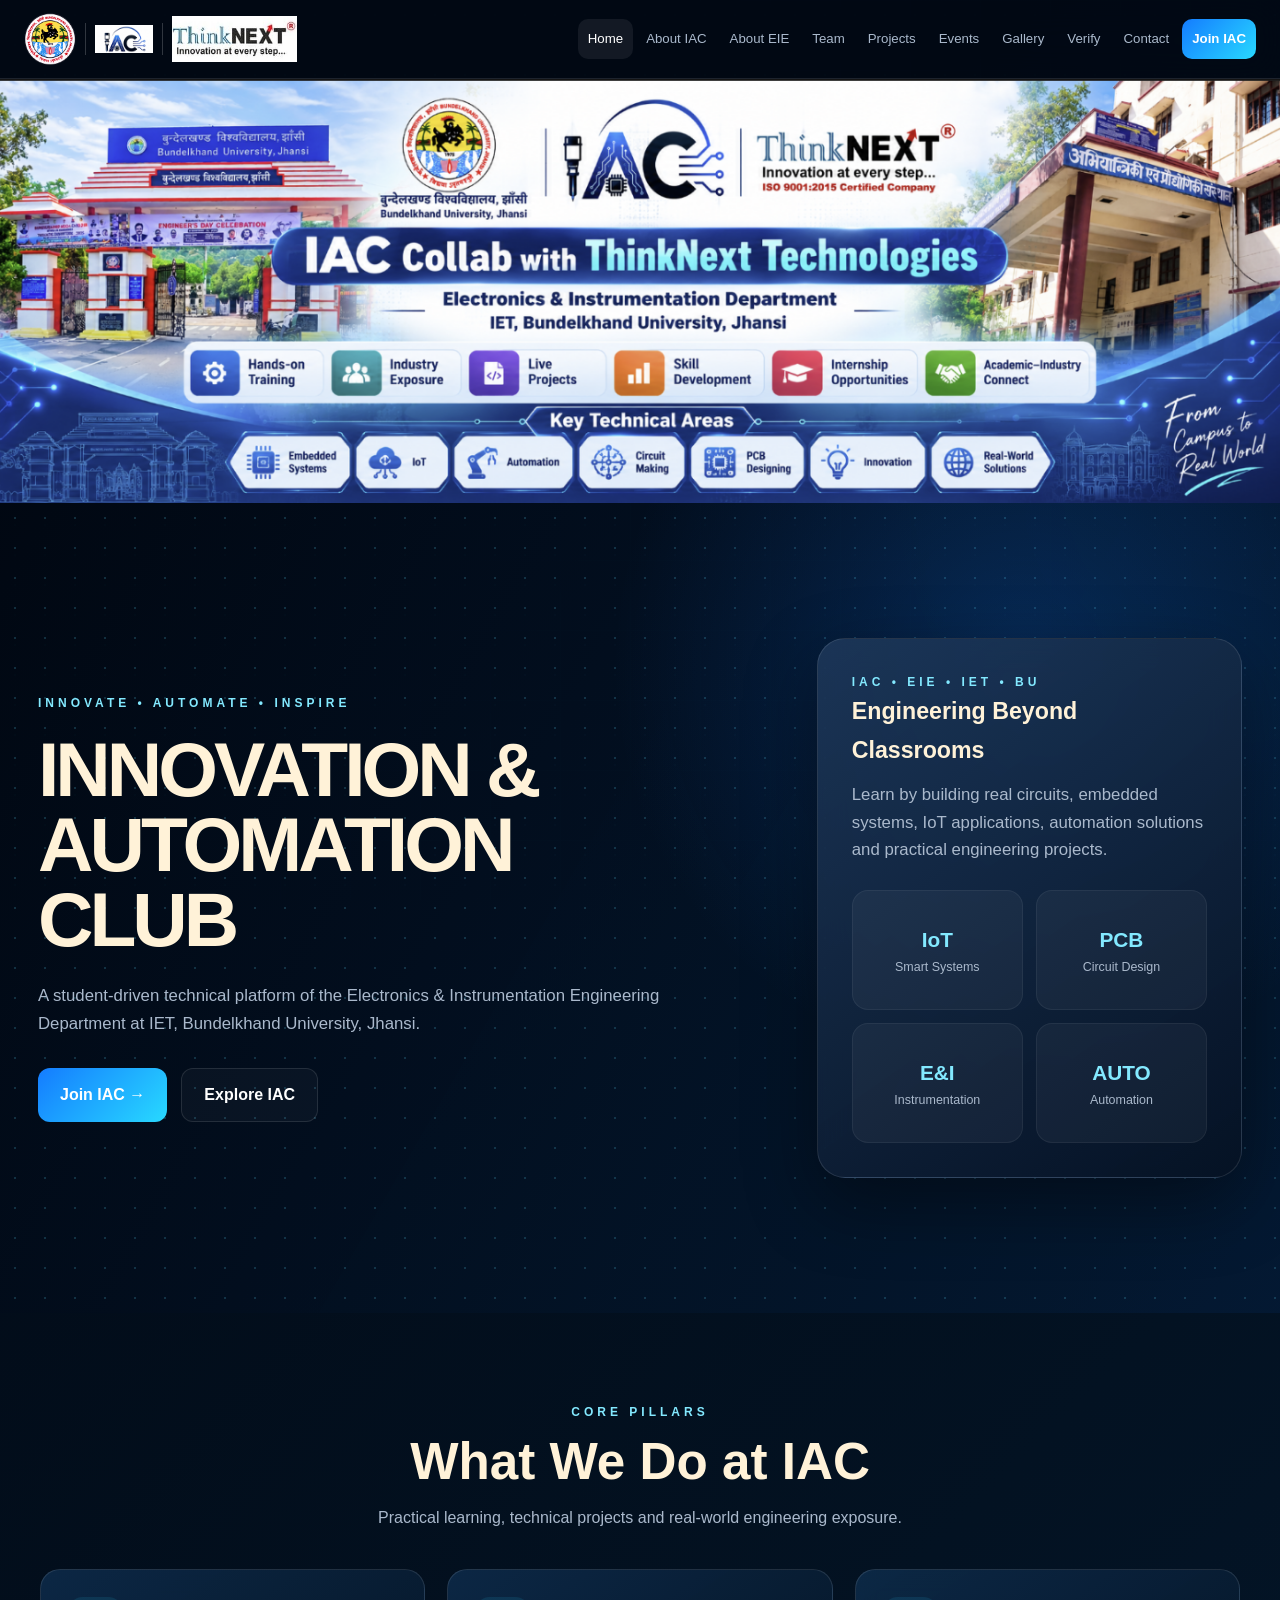
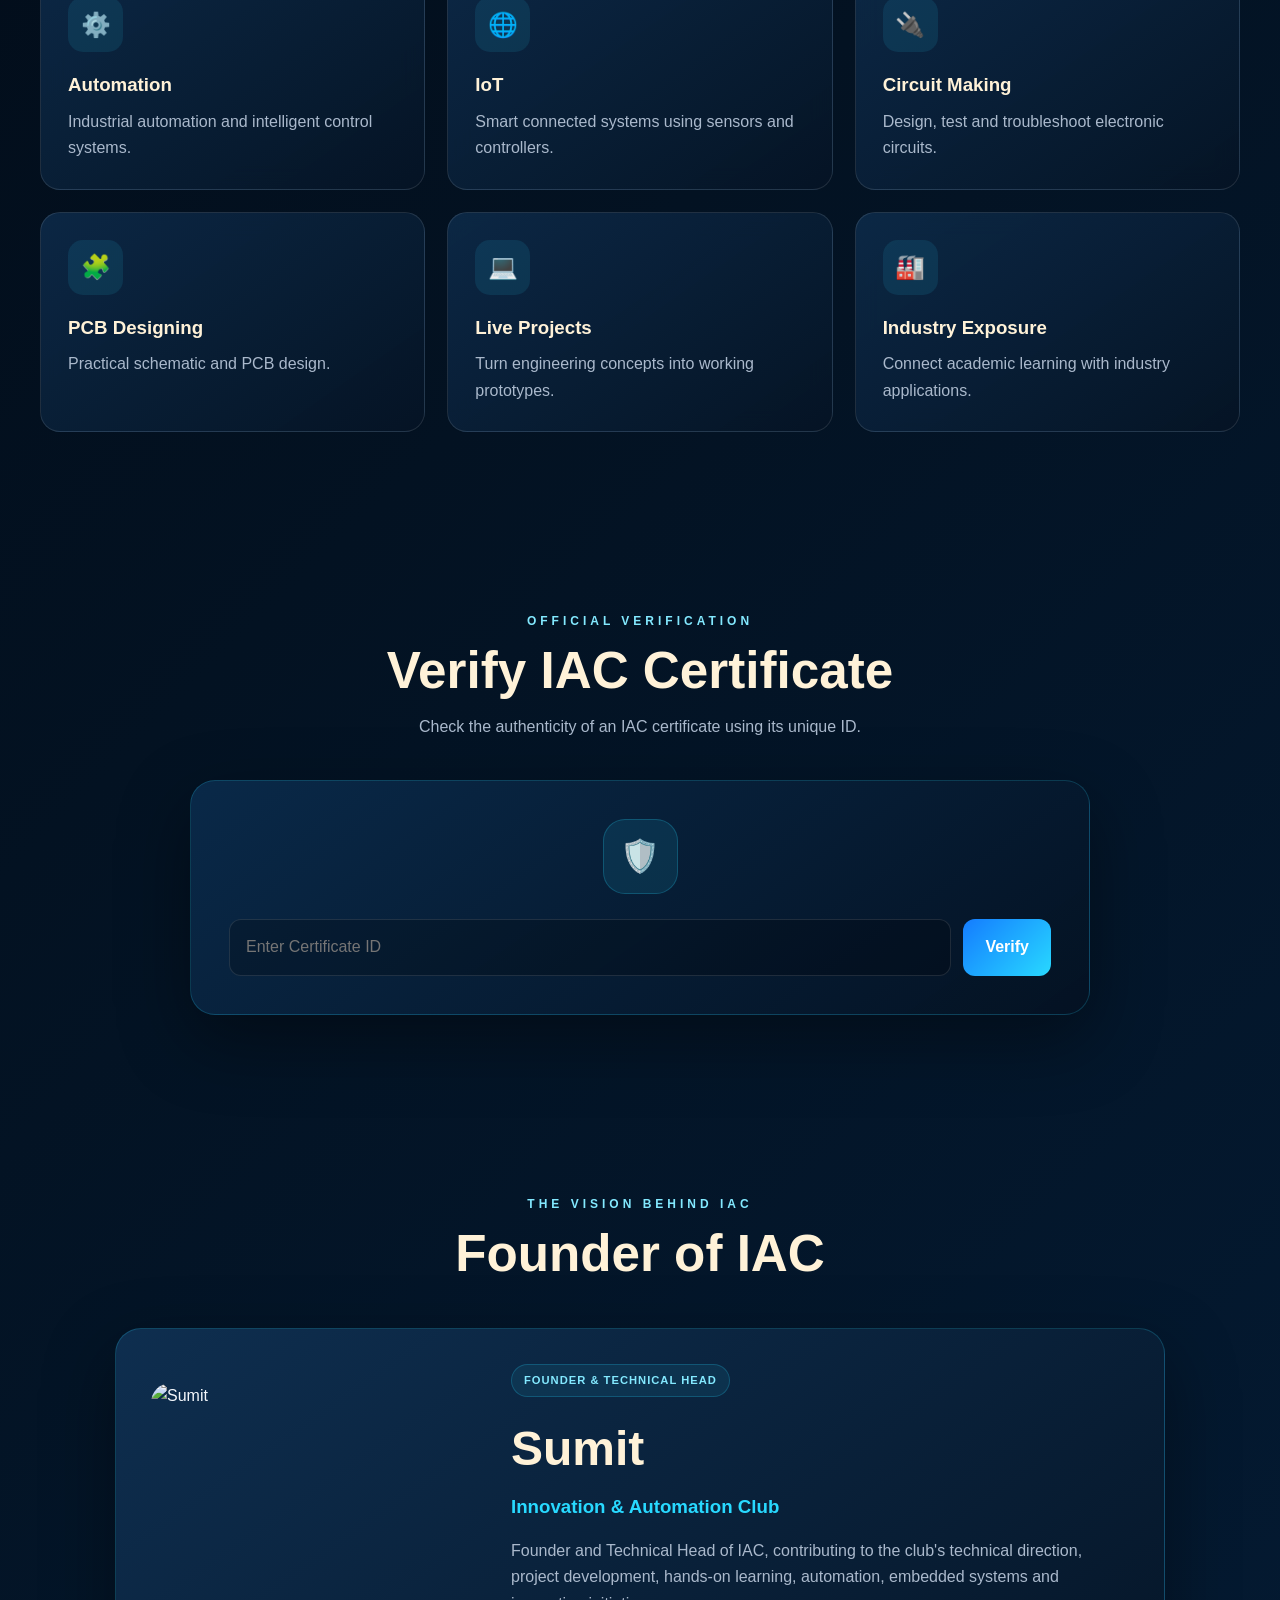
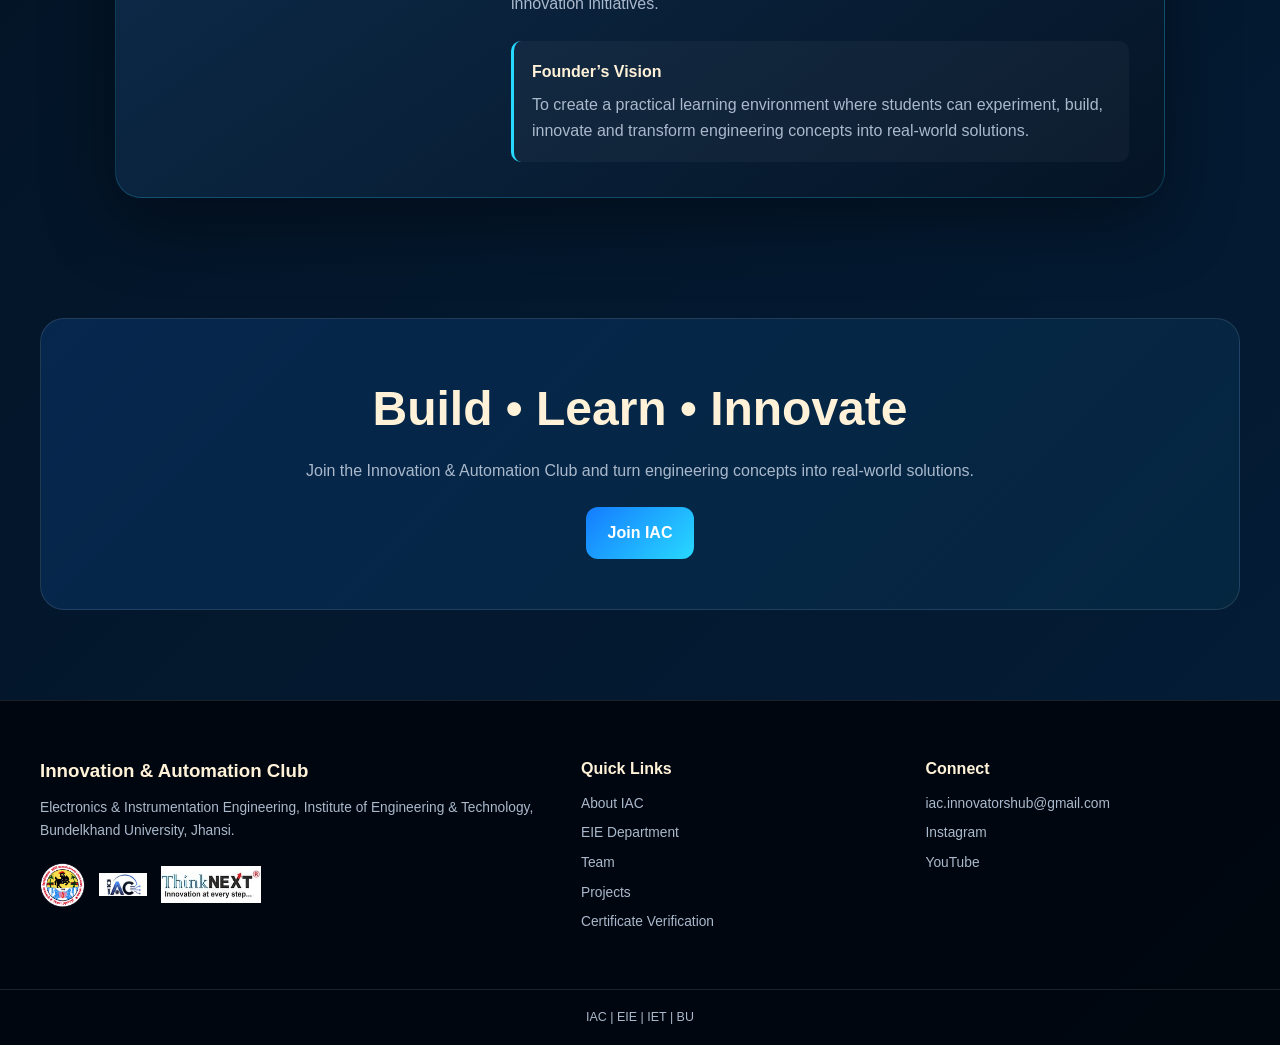
==== commit 7e7bfb54: "Update index.html" ====
--- a/index.html
+++ b/index.html
@@ -1,4 +1,5 @@
 <!DOCTYPE html>
+
 <html lang="en">
 
 <head>
@@ -11,13 +12,8 @@
     >
 
     <title>
-        IAC - Innovation & Automation Club | EIE, BU
+        Innovation & Automation Club
     </title>
-
-    <meta
-        name="description"
-        content="Innovation & Automation Club, Electronics & Instrumentation Engineering, IET, Bundelkhand University, Jhansi."
-    >
 
     <link
         rel="stylesheet"
@@ -33,28 +29,43 @@
 <div id="site-header"></div>
 
 
+<!-- ======================================================
+     TOP BANNER
+====================================================== -->
+
+<section class="top-collab-banner">
+
+    <div class="top-banner-inner">
+
+        <img
+            src="assets/banners/iac-thinknext-banner.png"
+            alt="IAC Collaboration with ThinkNext Technologies"
+        >
+
+        <div class="top-banner-shine"></div>
+
+    </div>
+
+</section>
+
+
 <main>
 
 
-<!-- =====================================================
+<!-- ======================================================
      HERO
-===================================================== -->
+====================================================== -->
 
 <section class="hero">
 
     <div class="hero-pattern"></div>
 
-    <div class="hero-circuit circuit-one"></div>
-
-    <div class="hero-circuit circuit-two"></div>
-
 
     <div class="hero-container">
 
 
-        <!-- LEFT -->
-
-        <div class="hero-content reveal reveal-left">
+        <div class="reveal reveal-left">
+
 
             <p class="hero-tag">
 
@@ -78,28 +89,23 @@
 
             <p class="hero-description">
 
-                A student-driven technical platform of the
-                Electronics & Instrumentation Engineering
-                Department at IET, Bundelkhand University,
-                Jhansi.
-
-                Learn through hands-on projects,
-                Embedded Systems, IoT, Automation,
-                Circuit Making, PCB Designing
-                and real-world engineering.
+                A student-driven technical platform
+                of the Electronics & Instrumentation
+                Engineering Department at IET,
+                Bundelkhand University, Jhansi.
 
             </p>
 
 
             <div class="hero-buttons">
+
 
                 <a
                     href="join.html"
                     class="btn"
                 >
 
-                    Join IAC
-                    <span>→</span>
+                    Join IAC →
 
                 </a>
 
@@ -113,53 +119,6 @@
 
                 </a>
 
-            </div>
-
-
-            <div class="hero-mini-info">
-
-
-                <div class="mini-info-item">
-
-                    <span class="mini-info-icon">
-                        ⚡
-                    </span>
-
-                    <div>
-
-                        <strong>
-                            Practical Learning
-                        </strong>
-
-                        <small>
-                            Beyond classrooms
-                        </small>
-
-                    </div>
-
-                </div>
-
-
-                <div class="mini-info-item">
-
-                    <span class="mini-info-icon">
-                        🤝
-                    </span>
-
-                    <div>
-
-                        <strong>
-                            Industry Connect
-                        </strong>
-
-                        <small>
-                            IAC × ThinkNext
-                        </small>
-
-                    </div>
-
-                </div>
-
 
             </div>
 
@@ -167,37 +126,27 @@
         </div>
 
 
-        <!-- RIGHT -->
 
         <div class="hero-card reveal reveal-right">
 
 
-            <div class="hero-card-top">
-
-                <span class="hero-card-label">
-
-                    IAC • EIE • IET • BU
-
-                </span>
-
-                <span class="live-dot"></span>
-
-            </div>
-
-
-            <h3>
-
+            <p class="section-label">
+                IAC • EIE • IET • BU
+            </p>
+
+
+            <h3>
                 Engineering Beyond Classrooms
-
             </h3>
 
 
             <p class="hero-description">
 
-                Build technical skills,
-                develop working prototypes
-                and connect academic engineering
-                with real industrial applications.
+                Learn by building real circuits,
+                embedded systems,
+                IoT applications,
+                automation solutions
+                and practical engineering projects.
 
             </p>
 
@@ -206,10 +155,6 @@
 
 
                 <div class="stat-box">
-
-                    <span class="stat-icon">
-                        🌐
-                    </span>
 
                     <strong>
                         IoT
@@ -224,10 +169,6 @@
 
                 <div class="stat-box">
 
-                    <span class="stat-icon">
-                        🧩
-                    </span>
-
                     <strong>
                         PCB
                     </strong>
@@ -241,10 +182,6 @@
 
                 <div class="stat-box">
 
-                    <span class="stat-icon">
-                        📡
-                    </span>
-
                     <strong>
                         E&I
                     </strong>
@@ -258,10 +195,6 @@
 
                 <div class="stat-box">
 
-                    <span class="stat-icon">
-                        ⚙️
-                    </span>
-
                     <strong>
                         AUTO
                     </strong>
@@ -276,21 +209,6 @@
             </div>
 
 
-            <div class="hero-card-footer">
-
-                <span>
-                    From Campus
-                </span>
-
-                <div class="footer-line"></div>
-
-                <span>
-                    To Real World
-                </span>
-
-            </div>
-
-
         </div>
 
 
@@ -300,30 +218,28 @@
 
 
 
-<!-- =====================================================
-     CORE PILLARS
-===================================================== -->
-
-<section class="section section-center">
-
-
-    <div class="reveal">
+<!-- ======================================================
+     WHAT WE DO
+====================================================== -->
+
+<section class="section">
+
+
+    <div class="section-center reveal">
 
         <p class="section-label">
             CORE PILLARS
         </p>
 
         <h2 class="section-title">
-
             What We Do at IAC
-
         </h2>
 
         <p class="section-intro">
 
-            Practical learning designed to transform
-            engineering concepts into working
-            real-world solutions.
+            Practical learning,
+            technical projects and
+            real-world engineering exposure.
 
         </p>
 
@@ -336,40 +252,16 @@
         <article class="card reveal">
 
             <div class="card-icon">
-                🛠️
-            </div>
-
-            <h3>
-                Hands-on Training
-            </h3>
-
-            <p>
-
-                Practical sessions involving
-                electronics, Arduino,
-                sensors and microcontrollers.
-
-            </p>
-
-        </article>
-
-
-        <article class="card reveal">
-
-            <div class="card-icon">
-                💡
-            </div>
-
-            <h3>
-                Live Projects
-            </h3>
-
-            <p>
-
-                Transform technical ideas
-                into practical prototypes
-                and engineering solutions.
-
+                ⚙️
+            </div>
+
+            <h3>
+                Automation
+            </h3>
+
+            <p>
+                Industrial automation
+                and intelligent control systems.
             </p>
 
         </article>
@@ -386,32 +278,8 @@
             </h3>
 
             <p>
-
-                Build connected systems using
-                sensors, controllers and
-                modern IoT technologies.
-
-            </p>
-
-        </article>
-
-
-        <article class="card reveal">
-
-            <div class="card-icon">
-                ⚙️
-            </div>
-
-            <h3>
-                Automation
-            </h3>
-
-            <p>
-
-                Explore intelligent automation,
-                industrial systems
-                and process control.
-
+                Smart connected systems
+                using sensors and controllers.
             </p>
 
         </article>
@@ -428,11 +296,8 @@
             </h3>
 
             <p>
-
-                Design, build,
-                test and troubleshoot
+                Design, test and troubleshoot
                 electronic circuits.
-
             </p>
 
         </article>
@@ -449,188 +314,214 @@
             </h3>
 
             <p>
-
-                Learn schematic design,
-                PCB layout and
-                fabrication fundamentals.
-
+                Practical schematic
+                and PCB design.
             </p>
 
         </article>
 
 
-    </div>
-
+        <article class="card reveal">
+
+            <div class="card-icon">
+                💻
+            </div>
+
+            <h3>
+                Live Projects
+            </h3>
+
+            <p>
+                Turn engineering concepts
+                into working prototypes.
+            </p>
+
+        </article>
+
+
+        <article class="card reveal">
+
+            <div class="card-icon">
+                🏭
+            </div>
+
+            <h3>
+                Industry Exposure
+            </h3>
+
+            <p>
+                Connect academic learning
+                with industry applications.
+            </p>
+
+        </article>
+
+
+    </div>
 
 </section>
 
 
 
-<!-- =====================================================
-     THINKNEXT COLLABORATION
-===================================================== -->
-
-<section class="section collaboration-section">
+<!-- ======================================================
+     CERTIFICATE VERIFY
+====================================================== -->
+
+<section class="section">
 
 
     <div class="section-center reveal">
 
         <p class="section-label">
-
-            ACADEMIC–INDUSTRY CONNECT
-
+            OFFICIAL VERIFICATION
         </p>
 
-
         <h2 class="section-title">
-
-            Our Collaboration Partner
-
+            Verify IAC Certificate
         </h2>
 
-
         <p class="section-intro">
 
-            IAC collaborates with ThinkNext Technologies
-            to strengthen industry exposure,
-            technical learning and practical
-            skill development.
+            Check the authenticity
+            of an IAC certificate
+            using its unique ID.
 
         </p>
 
     </div>
 
 
-
-    <!-- BANNER -->
-
-    <div class="collab-banner reveal zoom-reveal">
-
-        <img
-            src="assets/banners/iac-thinknext-banner.png"
-            alt="IAC Collaboration with ThinkNext Technologies"
+    <div class="verify-card reveal">
+
+
+        <div class="verify-icon">
+            🛡️
+        </div>
+
+
+        <form
+            id="certificateForm"
+            class="verify-form"
         >
 
-        <div class="banner-shine"></div>
-
-    </div>
-
-
-
-    <div class="collab-content">
-
-
-        <!-- LEFT -->
-
-        <div class="collab-info reveal reveal-left">
-
-
-            <span class="partner-badge">
-
-                COLLABORATION PARTNER
+            <input
+                id="certificateId"
+                class="verify-input"
+                type="text"
+                placeholder="Enter Certificate ID"
+                required
+            >
+
+
+            <button
+                class="btn"
+                type="submit"
+            >
+
+                Verify
+
+            </button>
+
+
+        </form>
+
+
+        <div
+            id="certificateResult"
+            class="verify-result"
+        ></div>
+
+
+    </div>
+
+
+</section>
+
+
+
+<!-- ======================================================
+     FOUNDER
+====================================================== -->
+
+<section class="section">
+
+
+    <div class="section-center reveal">
+
+        <p class="section-label">
+            THE VISION BEHIND IAC
+        </p>
+
+        <h2 class="section-title">
+            Founder of IAC
+        </h2>
+
+    </div>
+
+
+    <div class="founder-card tilt-card reveal">
+
+
+        <div class="founder-photo-box">
+
+            <img
+                src="assets/team/sumit.jpeg"
+                class="founder-photo"
+                alt="Sumit"
+            >
+
+        </div>
+
+
+        <div class="founder-content">
+
+
+            <span class="founder-badge">
+
+                FOUNDER & TECHNICAL HEAD
 
             </span>
 
 
             <h2>
-
-                IAC × ThinkNext Technologies
-
+                Sumit
             </h2>
 
 
-            <p>
-
-                Innovation & Automation Club,
-                Electronics & Instrumentation Engineering
-                Department, IET Bundelkhand University,
-                collaborates with ThinkNext Technologies
-                to connect academic knowledge with
-                real industrial experience.
-
-            </p>
-
-
-            <p>
-
-                The collaboration focuses on
-                technical training, industry exposure,
-                live projects, internships,
-                skill development and
-                academic–industry interaction.
-
-            </p>
-
-
-
-            <div class="collab-features">
-
-
-                <div class="collab-feature">
-
-                    <span>⚙️</span>
-
-                    <p>
-                        Hands-on Training
-                    </p>
-
-                </div>
-
-
-                <div class="collab-feature">
-
-                    <span>🏭</span>
-
-                    <p>
-                        Industry Exposure
-                    </p>
-
-                </div>
-
-
-                <div class="collab-feature">
-
-                    <span>💻</span>
-
-                    <p>
-                        Live Projects
-                    </p>
-
-                </div>
-
-
-                <div class="collab-feature">
-
-                    <span>📈</span>
-
-                    <p>
-                        Skill Development
-                    </p>
-
-                </div>
-
-
-                <div class="collab-feature">
-
-                    <span>🎓</span>
-
-                    <p>
-                        Internship Opportunities
-                    </p>
-
-                </div>
-
-
-                <div class="collab-feature">
-
-                    <span>🤝</span>
-
-                    <p>
-                        Academic–Industry Connect
-                    </p>
-
-                </div>
-
+            <h3>
+                Innovation & Automation Club
+            </h3>
+
+
+            <p>
+
+                Founder and Technical Head of IAC,
+                contributing to the club's
+                technical direction,
+                project development,
+                hands-on learning,
+                automation,
+                embedded systems
+                and innovation initiatives.
+
+            </p>
+
+
+            <div class="founder-vision">
+
+                <strong>
+                    Founder’s Vision
+                </strong>
+
+                <p>
+
+                    To create a practical learning
+                    environment where students can
+                    experiment, build, innovate and
+                    transform engineering concepts
+                    into real-world solutions.
+
+                </p>
 
             </div>
 
@@ -638,98 +529,6 @@
         </div>
 
 
-
-        <!-- RIGHT -->
-
-        <div class="collab-tech-card reveal reveal-right">
-
-
-            <p class="mini-label">
-
-                KEY TECHNICAL AREAS
-
-            </p>
-
-
-            <h3>
-
-                From Campus to Real World
-
-            </h3>
-
-
-            <div class="tech-list">
-
-
-                <div class="tech-item">
-
-                    <span>🔲</span>
-
-                    Embedded Systems
-
-                </div>
-
-
-                <div class="tech-item">
-
-                    <span>🌐</span>
-
-                    Internet of Things
-
-                </div>
-
-
-                <div class="tech-item">
-
-                    <span>🤖</span>
-
-                    Automation
-
-                </div>
-
-
-                <div class="tech-item">
-
-                    <span>🔌</span>
-
-                    Circuit Making
-
-                </div>
-
-
-                <div class="tech-item">
-
-                    <span>🧩</span>
-
-                    PCB Designing
-
-                </div>
-
-
-                <div class="tech-item">
-
-                    <span>💡</span>
-
-                    Innovation
-
-                </div>
-
-
-                <div class="tech-item">
-
-                    <span>🌍</span>
-
-                    Real-World Solutions
-
-                </div>
-
-
-            </div>
-
-
-        </div>
-
-
     </div>
 
 
@@ -737,223 +536,20 @@
 
 
 
-<!-- =====================================================
-     LEAD SPONSOR
-===================================================== -->
-
-<section class="section">
-
-
-    <div class="section-center reveal">
-
-
-        <p class="section-label">
-
-            INDUSTRY LEADERSHIP
-
-        </p>
-
-
-        <h2 class="section-title">
-
-            Lead Sponsor &
-            Technical Program In-Charge
-
-        </h2>
-
-
-        <p class="section-intro">
-
-            Supporting technical programs,
-            industry collaboration and
-            student skill development.
-
-        </p>
-
-
-    </div>
-
-
-
-    <div class="sponsor-wrapper reveal zoom-reveal">
-
-
-        <div class="sponsor-icon-area">
-
-
-            <div class="sponsor-avatar">
-
-                <span>
-                    AB
-                </span>
-
-            </div>
-
-
-            <div class="sponsor-company">
-
-                ThinkNext Technologies
-
-            </div>
-
-
-        </div>
-
-
-
-        <div class="sponsor-content">
-
-
-            <span class="partner-badge">
-
-                TECHNICAL PROGRAM LEAD
-
-            </span>
-
-
-            <h2>
-
-                Mr. Ankit Barsaiya
-
-            </h2>
-
-
-            <h3>
-
-                Regional Head /
-                Technical Program In-Charge
-                (Uttar Pradesh)
-
-            </h3>
-
-
-            <p>
-
-                Lead Sponsor and
-                Technical Program In-Charge
-                supporting technical programs,
-                academic–industry collaboration
-                and student development
-                initiatives between IAC
-                and ThinkNext Technologies.
-
-            </p>
-
-
-
-            <div class="sponsor-details">
-
-
-                <div class="detail-box">
-
-                    <span class="detail-icon">
-                        🏢
-                    </span>
-
-                    <div>
-
-                        <small>
-                            Organization
-                        </small>
-
-                        <strong>
-                            ThinkNext Technologies
-                        </strong>
-
-                    </div>
-
-                </div>
-
-
-                <div class="detail-box">
-
-                    <span class="detail-icon">
-                        📍
-                    </span>
-
-                    <div>
-
-                        <small>
-                            Region
-                        </small>
-
-                        <strong>
-                            Uttar Pradesh
-                        </strong>
-
-                    </div>
-
-                </div>
-
-
-                <div class="detail-box">
-
-                    <span class="detail-icon">
-                        📞
-                    </span>
-
-                    <div>
-
-                        <small>
-                            Contact
-                        </small>
-
-                        <strong>
-                            +91 xxxxxxxxxx
-                        </strong>
-
-                    </div>
-
-                </div>
-
-
-            </div>
-
-
-
-            <div class="sponsor-actions">
-
-                <a
-                    href="tel:xxxxxxxxxx"
-                    class="btn"
-                >
-
-                    📞 Contact
-
-                </a>
-
-            </div>
-
-
-        </div>
-
-
-    </div>
-
-
-</section>
-
-
-
-<!-- =====================================================
-     CTA
-===================================================== -->
-
 <section class="cta reveal">
 
 
     <h2>
-
-        Ready to Build Something Amazing?
-
+        Build • Learn • Innovate
     </h2>
 
 
     <p>
 
-        Join IAC and learn through practical
-        projects, workshops, technical training
-        and collaboration.
+        Join the Innovation &
+        Automation Club and turn
+        engineering concepts
+        into real-world solutions.
 
     </p>
 
--- a/style.css
+++ b/style.css
@@ -1,3 +1,7 @@
+/* =========================================================
+   IAC OFFICIAL WEBSITE
+========================================================= */
+
 * {
     margin: 0;
     padding: 0;
@@ -9,27 +13,37 @@
 }
 
 :root {
-    --bg: #020a16;
-    --bg2: #061326;
-    --card: #0b1d31;
-    --card2: #102942;
+
+    --dark: #020812;
+    --dark2: #061629;
+
+    --card: rgba(8, 29, 52, 0.84);
+
+    --cream: #fff2d8;
 
     --white: #ffffff;
-    --cream: #fff3dc;
-
-    --text: #f7f9fc;
-    --muted: #aebbd0;
-
-    --blue: #087cff;
-    --cyan: #21d5ff;
+
+    --text: #f4f8fc;
+
+    --muted: #aab9cc;
+
+    --blue: #147cff;
+
+    --cyan: #28d9ff;
+
+    --cyan2: #83e9ff;
+
+    --green: #35e4a1;
 
     --border: rgba(255,255,255,0.11);
 
     --shadow:
-        0 25px 70px rgba(0,0,0,0.35);
-}
+        0 25px 70px rgba(0,0,0,0.38);
+}
+
 
 body {
+
     min-height: 100vh;
 
     font-family:
@@ -37,43 +51,167 @@
         Helvetica,
         sans-serif;
 
-    background:
+    color: var(--text);
+
+    line-height: 1.65;
+
+    overflow-x: hidden;
+
+    background:
+
         linear-gradient(
-            180deg,
-            #020a16,
-            #06111f
+            135deg,
+            #010711,
+            #031222 45%,
+            #041d38
         );
-
-    color: var(--text);
-
-    line-height: 1.6;
-
-    overflow-x: hidden;
-}
+}
+
+
+/* =========================================================
+   ANIMATED FULL WEBSITE BACKGROUND
+========================================================= */
+
+body::before {
+
+    content: "";
+
+    position: fixed;
+
+    inset: 0;
+
+    z-index: -2;
+
+    pointer-events: none;
+
+    opacity: 0.32;
+
+    background-image:
+
+        linear-gradient(
+            rgba(54,160,255,0.09) 1px,
+            transparent 1px
+        ),
+
+        linear-gradient(
+            90deg,
+            rgba(54,160,255,0.09) 1px,
+            transparent 1px
+        ),
+
+        radial-gradient(
+            circle,
+            rgba(70,218,255,0.65) 1px,
+            transparent 1.5px
+        );
+
+    background-size:
+        70px 70px,
+        70px 70px,
+        30px 30px;
+
+    animation:
+        backgroundMove
+        35s linear infinite;
+}
+
+
+@keyframes backgroundMove {
+
+    from {
+
+        background-position:
+            0 0,
+            0 0,
+            0 0;
+    }
+
+    to {
+
+        background-position:
+            140px 70px,
+            140px 70px,
+            60px 30px;
+    }
+}
+
+
+body::after {
+
+    content: "";
+
+    position: fixed;
+
+    width: 700px;
+
+    height: 700px;
+
+    top: 15%;
+
+    right: -300px;
+
+    z-index: -1;
+
+    pointer-events: none;
+
+    border-radius: 50%;
+
+    background:
+
+        radial-gradient(
+            circle,
+            rgba(22,124,255,0.23),
+            rgba(40,217,255,0.07) 45%,
+            transparent 70%
+        );
+
+    filter:
+        blur(35px);
+
+    animation:
+        glowMove
+        15s ease-in-out infinite alternate;
+}
+
+
+@keyframes glowMove {
+
+    to {
+
+        transform:
+            translate(-160px,130px)
+            scale(1.2);
+    }
+}
+
 
 a {
     color: inherit;
     text-decoration: none;
 }
 
+
 img {
+    max-width: 100%;
     display: block;
-    max-width: 100%;
-}
+}
+
 
 button,
 input,
-select,
-textarea {
+textarea,
+select {
+
     font: inherit;
 }
 
 
-/* =====================================================
-   NAVBAR
-===================================================== */
+/* =========================================================
+   NAVIGATION
+========================================================= */
 
 .site-header {
+
     position: sticky;
 
     top: 0;
@@ -81,17 +219,22 @@
     z-index: 1000;
 
     background:
-        rgba(4, 13, 27, 0.96);
-
-    backdrop-filter: blur(16px);
+        rgba(2,9,20,0.92);
+
+    backdrop-filter:
+        blur(18px);
 
     border-bottom:
         1px solid var(--border);
 }
 
+
 .navbar {
+
     position: relative;
 
+    width: 100%;
+
     max-width: 1550px;
 
     min-height: 78px;
@@ -99,72 +242,82 @@
     margin: auto;
 
     padding:
-        0 26px;
+        0 24px;
 
     display: flex;
 
     align-items: center;
 
-    justify-content:
-        space-between;
-
-    gap: 20px;
-}
-
-.brand {
+    justify-content: space-between;
+
+    gap: 18px;
+}
+
+
+.brand-logos {
+
     display: flex;
 
     align-items: center;
 
-    flex-shrink: 0;
-}
-
-.brand-logos {
-    display: flex;
-
-    align-items: center;
-
-    gap: 10px;
-}
+    gap: 9px;
+}
+
 
 .header-logo {
+
     object-fit: contain;
 
     transition:
         0.3s ease;
 }
 
+
 .header-logo:hover {
+
     transform:
-        translateY(-2px)
+        translateY(-3px)
         scale(1.05);
 }
 
+
 .bu-logo {
-    width: 55px;
-    height: 55px;
-}
+
+    width: 52px;
+
+    height: 52px;
+}
+
 
 .iac-logo {
-    width: 60px;
-    height: 52px;
-}
+
+    width: 58px;
+
+    height: 50px;
+}
+
 
 .thinknext-logo {
-    width: 132px;
-    height: 50px;
-}
+
+    width: 125px;
+
+    height: 48px;
+}
+
 
 .logo-divider {
+
     width: 1px;
 
-    height: 34px;
-
-    background:
-        rgba(255,255,255,0.20);
-}
+    height: 32px;
+
+    background:
+        rgba(255,255,255,0.19);
+}
+
 
 .nav-links {
+
     display: flex;
 
     align-items: center;
@@ -172,50 +325,55 @@
     gap: 3px;
 }
 
+
 .nav-links a {
+
     padding:
-        10px 11px;
+        9px 10px;
 
     border-radius: 10px;
 
     color: var(--muted);
 
-    font-size: 0.87rem;
+    font-size: 0.83rem;
 
     transition:
         0.3s ease;
 }
 
+
 .nav-links a:hover,
 .nav-links a.active {
+
     color: white;
 
     background:
         rgba(255,255,255,0.07);
 }
 
-.nav-links .join-nav {
-    margin-left: 6px;
+
+.join-nav {
 
     background:
         linear-gradient(
             135deg,
             var(--blue),
-            #61d8ff
-        );
-
-    color: white;
+            var(--cyan)
+        ) !important;
+
+    color: white !important;
 
     font-weight: 700;
 }
 
+
 .menu-btn {
+
     display: none;
 
     width: 42px;
+
     height: 42px;
-
-    flex-shrink: 0;
 
     align-items: center;
 
@@ -224,9 +382,10 @@
     border:
         1px solid var(--border);
 
-    border-radius: 10px;
-
-    background: var(--card);
+    border-radius: 11px;
+
+    background:
+        rgba(255,255,255,0.05);
 
     color: white;
 
@@ -234,1155 +393,1190 @@
 }
 
 
-/* =====================================================
-   HERO
-===================================================== */
-
-.hero {
+/* =========================================================
+   TOP COLLABORATION BANNER
+========================================================= */
+
+.top-collab-banner {
+
     position: relative;
 
-    min-height:
-        calc(100vh - 78px);
-
-    display: flex;
-
-    align-items: center;
+    width: 100%;
+
+    z-index: 2;
 
     overflow: hidden;
 
-    isolation: isolate;
-
-    background:
-        radial-gradient(
-            circle at 82% 18%,
-            rgba(37,120,255,0.22),
-            transparent 31%
-        ),
-        radial-gradient(
-            circle at 10% 90%,
-            rgba(0,210,255,0.13),
-            transparent 28%
-        ),
-        linear-gradient(
-            120deg,
-            #020a16,
-            #041329 48%,
-            #071c37
-        );
-}
-
-.hero::after {
+    background: white;
+}
+
+
+.top-banner-inner {
+
+    position: relative;
+
+    overflow: hidden;
+}
+
+
+.top-banner-inner img {
+
+    width: 100%;
+
+    height: auto;
+
+    object-fit: contain;
+
+    transition:
+        transform 0.8s ease;
+}
+
+
+.top-banner-inner:hover img {
+
+    transform:
+        scale(1.01);
+}
+
+
+.top-banner-shine {
+
+    position: absolute;
+
+    inset: 0;
+
+    overflow: hidden;
+
+    pointer-events: none;
+}
+
+
+.top-banner-shine::after {
+
     content: "";
 
     position: absolute;
 
-    inset: 0;
-
-    z-index: -3;
-
-    opacity: 0.34;
-
-    background-image:
-        linear-gradient(
-            rgba(65,151,255,0.10) 1px,
-            transparent 1px
-        ),
-        linear-gradient(
-            90deg,
-            rgba(65,151,255,0.10) 1px,
-            transparent 1px
-        );
-
-    background-size:
-        65px 65px;
-}
-
-.hero::before {
-    content: "";
-
-    position: absolute;
-
-    width: 550px;
-    height: 550px;
-
-    right: -190px;
-    top: -190px;
-
-    z-index: -2;
-
-    border-radius: 50%;
-
-    background:
-        radial-gradient(
-            circle,
-            rgba(0,190,255,0.28),
-            rgba(20,100,255,0.08) 45%,
-            transparent 70%
-        );
-
-    filter: blur(35px);
-
-    animation:
-        heroGlow 8s ease-in-out infinite alternate;
-}
-
-@keyframes heroGlow {
-    to {
-        transform:
-            translate(-70px,65px)
-            scale(1.12);
-    }
-}
-
-.hero-pattern {
-    position: absolute;
-
-    inset: 0;
-
-    z-index: -1;
-
-    opacity: 0.20;
-
-    background-image:
-        radial-gradient(
-            circle,
-            rgba(74,207,255,0.9) 1px,
-            transparent 1.5px
-        );
-
-    background-size:
-        28px 28px;
-
-    pointer-events: none;
-}
-
-.hero-circuit {
-    position: absolute;
-
-    z-index: -1;
-
-    width: 260px;
-    height: 160px;
-
-    opacity: 0.17;
-
-    border:
-        1px solid rgba(33,213,255,0.65);
-
-    border-left: 0;
-    border-bottom: 0;
-
-    pointer-events: none;
-}
-
-.hero-circuit::before {
-    content: "";
-
-    position: absolute;
-
-    width: 8px;
-    height: 8px;
-
-    right: -4px;
-    top: -4px;
-
-    border-radius: 50%;
-
-    background:
-        var(--cyan);
-
-    box-shadow:
-        0 0 14px var(--cyan);
-}
-
-.circuit-one {
-    right: 4%;
-    bottom: 8%;
-
-    transform:
-        skewX(-25deg);
-}
-
-.circuit-two {
-    left: -100px;
-    top: 25%;
-
-    transform:
-        rotate(180deg)
-        skewX(-25deg);
-}
-
-.hero-container {
-    position: relative;
-
-    z-index: 3;
-
-    width: 100%;
-
-    max-width: 1450px;
-
-    margin: auto;
-
-    padding:
-        90px 38px;
-
-    display: grid;
-
-    grid-template-columns:
-        minmax(0,1.3fr)
-        minmax(420px,0.8fr);
-
-    gap: 80px;
-
-    align-items: center;
-}
-
-.hero-tag,
-.section-label {
-    color: #76dcff;
-
-    font-size: 0.79rem;
-
-    font-weight: 800;
-
-    letter-spacing: 4px;
-
-    text-transform: uppercase;
-}
-
-.hero h1 {
-    margin:
-        20px 0 28px;
-
-    color: var(--cream);
-
-    font-size:
-        clamp(4rem,6vw,6.4rem);
-
-    line-height: 0.98;
-
-    letter-spacing: -4px;
-}
-
-.hero-description {
-    max-width: 800px;
-
-    color: var(--muted);
-
-    font-size: 1.07rem;
-
-    line-height: 1.75;
-}
-
-.hero-buttons {
-    display: flex;
-
-    flex-wrap: wrap;
-
-    gap: 15px;
-
-    margin-top: 30px;
-}
-
-
-/* =====================================================
-   BUTTON
-===================================================== */
-
-.btn {
-    display: inline-flex;
-
-    align-items: center;
-
-    justify-content: center;
-
-    gap: 8px;
-
-    padding:
-        13px 23px;
-
-    border: none;
-
-    border-radius: 11px;
-
-    background:
-        linear-gradient(
-            135deg,
-            var(--blue),
-            #63dcff
-        );
-
-    color: white;
-
-    font-weight: 700;
-
-    cursor: pointer;
-
-    transition:
-        0.3s ease;
-}
-
-.btn:hover {
-    transform:
-        translateY(-3px);
-
-    box-shadow:
-        0 12px 32px
-        rgba(8,124,255,0.30);
-}
-
-.btn-outline {
-    background:
-        transparent;
-
-    border:
-        1px solid var(--border);
-}
-
-
-/* =====================================================
-   MINI HERO INFO
-===================================================== */
-
-.hero-mini-info {
-    display: flex;
-
-    flex-wrap: wrap;
-
-    gap: 25px;
-
-    margin-top: 38px;
-}
-
-.mini-info-item {
-    display: flex;
-
-    align-items: center;
-
-    gap: 10px;
-}
-
-.mini-info-icon {
-    width: 40px;
-    height: 40px;
-
-    display: grid;
-
-    place-items: center;
-
-    border:
-        1px solid rgba(33,213,255,0.15);
-
-    border-radius: 10px;
-
-    background:
-        rgba(33,213,255,0.08);
-}
-
-.mini-info-item strong {
-    display: block;
-
-    color: var(--cream);
-
-    font-size: 0.82rem;
-}
-
-.mini-info-item small {
-    display: block;
-
-    color: var(--muted);
-
-    font-size: 0.69rem;
-}
-
-
-/* =====================================================
-   HERO CARD
-===================================================== */
-
-.hero-card {
-    position: relative;
-
-    padding: 35px;
-
-    overflow: hidden;
-
-    border:
-        1px solid rgba(255,255,255,0.12);
-
-    border-radius: 28px;
-
-    background:
-        linear-gradient(
-            145deg,
-            rgba(36,57,89,0.88),
-            rgba(7,20,38,0.94)
-        );
-
-    backdrop-filter:
-        blur(14px);
-
-    box-shadow:
-        0 30px 80px
-        rgba(0,0,0,0.35);
-}
-
-.hero-card::before {
-    content: "";
-
-    position: absolute;
-
-    width: 260px;
-    height: 260px;
-
-    right: -100px;
-    top: -110px;
-
-    border-radius: 50%;
-
-    background:
-        radial-gradient(
-            circle,
-            rgba(55,147,255,0.20),
-            transparent 70%
-        );
-}
-
-.hero-card-top {
-    position: relative;
-
-    z-index: 2;
-
-    display: flex;
-
-    justify-content: space-between;
-
-    align-items: center;
-
-    margin-bottom: 20px;
-}
-
-.hero-card-label {
-    color: #72ddff;
-
-    font-size: 0.68rem;
-
-    font-weight: 800;
-
-    letter-spacing: 1.8px;
-}
-
-.live-dot {
-    width: 8px;
-    height: 8px;
-
-    border-radius: 50%;
-
-    background: #33e6a5;
-
-    box-shadow:
-        0 0 14px
-        rgba(51,230,165,0.8);
-
-    animation:
-        livePulse 1.8s ease-in-out infinite;
-}
-
-@keyframes livePulse {
-    50% {
-        transform:
-            scale(1.5);
-
-        opacity: 0.6;
-    }
-}
-
-.hero-card h3 {
-    position: relative;
-
-    z-index: 2;
-
-    margin-bottom: 14px;
-
-    color: var(--cream);
-
-    font-size: 1.45rem;
-}
-
-.hero-stat {
-    position: relative;
-
-    z-index: 2;
-
-    display: grid;
-
-    grid-template-columns:
-        repeat(2,1fr);
-
-    gap: 14px;
-
-    margin-top: 28px;
-}
-
-.stat-box {
-    min-height: 130px;
-
-    padding: 20px;
-
-    display: flex;
-
-    flex-direction: column;
-
-    justify-content: center;
-
-    align-items: center;
-
-    border:
-        1px solid rgba(255,255,255,0.05);
-
-    border-radius: 16px;
-
-    background:
-        rgba(255,255,255,0.055);
-
-    text-align: center;
-
-    transition:
-        0.3s ease;
-}
-
-.stat-box:hover {
-    transform:
-        translateY(-6px);
-
-    border-color:
-        rgba(33,213,255,0.35);
-
-    background:
-        rgba(33,213,255,0.06);
-}
-
-.stat-icon {
-    font-size: 1.35rem;
-}
-
-.stat-box strong {
-    color: #67ddff;
-
-    font-size: 1.4rem;
-}
-
-.stat-box span {
-    margin-top: 5px;
-
-    color: var(--muted);
-
-    font-size: 0.79rem;
-}
-
-.hero-card-footer {
-    position: relative;
-
-    z-index: 2;
-
-    display: flex;
-
-    align-items: center;
-
-    gap: 12px;
-
-    margin-top: 24px;
-
-    color: var(--muted);
-
-    font-size: 0.68rem;
-
-    letter-spacing: 1px;
-}
-
-.footer-line {
-    flex: 1;
-
-    height: 1px;
-
-    background:
-        linear-gradient(
-            90deg,
-            var(--blue),
-            var(--cyan)
-        );
-}
-
-
-/* =====================================================
-   SECTION
-===================================================== */
-
-.section {
-    max-width: 1250px;
-
-    margin: auto;
-
-    padding:
-        90px 25px;
-}
-
-.section-center {
-    text-align: center;
-}
-
-.section-title {
-    margin-top: 10px;
-
-    color: var(--cream);
-
-    font-size:
-        clamp(2rem,4vw,3.1rem);
-
-    line-height: 1.15;
-}
-
-.section-intro {
-    max-width: 780px;
-
-    margin-top: 14px;
-
-    color: var(--muted);
-}
-
-.section-center
-.section-intro {
-    margin-left: auto;
-    margin-right: auto;
-}
-
-
-/* =====================================================
-   GENERAL GRID
-===================================================== */
-
-.grid {
-    display: grid;
-
-    grid-template-columns:
-        repeat(3,minmax(0,1fr));
-
-    gap: 22px;
-
-    margin-top: 38px;
-}
-
-.card {
-    position: relative;
-
-    padding: 27px;
-
-    overflow: hidden;
-
-    border:
-        1px solid var(--border);
-
-    border-radius: 19px;
-
-    background:
-        linear-gradient(
-            145deg,
-            #0c2036,
-            #081827
-        );
-
-    transition:
-        0.3s ease;
-}
-
-.card:hover {
-    transform:
-        translateY(-7px);
-
-    border-color:
-        rgba(33,213,255,0.40);
-
-    box-shadow:
-        var(--shadow);
-}
-
-.card-icon {
-    width: 55px;
-    height: 55px;
-
-    margin-bottom: 18px;
-
-    display: grid;
-
-    place-items: center;
-
-    border-radius: 14px;
-
-    background:
-        rgba(33,213,255,0.10);
-
-    font-size: 1.6rem;
-}
-
-.card h3 {
-    margin-bottom: 8px;
-
-    color: var(--cream);
-}
-
-.card p {
-    color: var(--muted);
-}
-
-
-/* =====================================================
-   COLLAB BANNER
-===================================================== */
-
-.collaboration-section {
-    position: relative;
-}
-
-.collab-banner {
-    position: relative;
-
-    width: 100%;
-
-    margin:
-        45px auto;
-
-    overflow: hidden;
-
-    border:
-        1px solid var(--border);
-
-    border-radius: 22px;
-
-    box-shadow:
-        var(--shadow);
-}
-
-.collab-banner img {
-    width: 100%;
-    height: auto;
-
-    object-fit: contain;
-
-    transition:
-        0.7s ease;
-}
-
-.collab-banner:hover img {
-    transform:
-        scale(1.018);
-}
-
-.banner-shine {
-    position: absolute;
-
-    inset: 0;
-
-    overflow: hidden;
-
-    pointer-events: none;
-}
-
-.banner-shine::after {
-    content: "";
-
-    position: absolute;
-
-    top: -50%;
-
-    left: -240px;
-
-    width: 130px;
-
-    height: 200%;
+    top: -60%;
+
+    left: -250px;
+
+    width: 140px;
+
+    height: 220%;
 
     transform:
         rotate(20deg);
 
     background:
+
         linear-gradient(
             90deg,
             transparent,
-            rgba(255,255,255,0.25),
+            rgba(255,255,255,0.45),
             transparent
         );
 
     animation:
-        shine 6s infinite;
-}
-
-@keyframes shine {
+        bannerShine
+        7s infinite;
+}
+
+
+@keyframes bannerShine {
+
     0%,
     70% {
-        left: -240px;
+
+        left: -250px;
     }
 
     100% {
+
         left:
-            calc(100% + 240px);
-    }
-}
-
-
-/* =====================================================
-   COLLABORATION
-===================================================== */
-
-.collab-content {
+            calc(100% + 250px);
+    }
+}
+
+
+/* =========================================================
+   HERO
+========================================================= */
+
+.hero {
+
+    position: relative;
+
+    min-height: 90vh;
+
+    display: flex;
+
+    align-items: center;
+
+    overflow: hidden;
+
+    background:
+
+        radial-gradient(
+            circle at 80% 20%,
+            rgba(22,124,255,0.22),
+            transparent 34%
+        ),
+
+        linear-gradient(
+            120deg,
+            rgba(1,8,18,0.95),
+            rgba(4,26,52,0.91)
+        );
+}
+
+
+.hero-pattern {
+
+    position: absolute;
+
+    inset: 0;
+
+    opacity: 0.20;
+
+    pointer-events: none;
+
+    background-image:
+
+        radial-gradient(
+            circle,
+            rgba(90,220,255,0.9) 1px,
+            transparent 1.5px
+        );
+
+    background-size:
+        30px 30px;
+}
+
+
+.hero-container {
+
+    position: relative;
+
+    z-index: 2;
+
+    width: 100%;
+
+    max-width: 1450px;
+
+    margin: auto;
+
+    padding:
+        90px 38px;
+
     display: grid;
 
     grid-template-columns:
         1.25fr 0.75fr;
 
-    gap: 25px;
-}
-
-.collab-info,
-.collab-tech-card {
-    padding: 32px;
-
-    border:
-        1px solid var(--border);
-
-    border-radius: 20px;
-
-    background:
-        linear-gradient(
-            145deg,
-            rgba(255,255,255,0.06),
-            rgba(255,255,255,0.02)
+    gap: 70px;
+
+    align-items: center;
+}
+
+
+.hero-tag,
+.section-label {
+
+    color: var(--cyan2);
+
+    font-size: 0.75rem;
+
+    font-weight: 800;
+
+    letter-spacing: 4px;
+
+    text-transform: uppercase;
+}
+
+
+.hero h1 {
+
+    margin:
+        18px 0 25px;
+
+    color: var(--cream);
+
+    font-size:
+        clamp(
+            4rem,
+            6vw,
+            6.4rem
         );
-}
-
-.partner-badge {
-    display: inline-block;
+
+    line-height: 0.98;
+
+    letter-spacing: -4px;
+}
+
+
+.hero-description {
+
+    max-width: 800px;
+
+    color: var(--muted);
+
+    font-size: 1.05rem;
+}
+
+
+.hero-buttons {
+
+    display: flex;
+
+    flex-wrap: wrap;
+
+    gap: 14px;
+
+    margin-top: 30px;
+}
+
+
+/* =========================================================
+   BUTTON
+========================================================= */
+
+.btn {
+
+    display: inline-flex;
+
+    justify-content: center;
+
+    align-items: center;
+
+    gap: 8px;
 
     padding:
-        7px 12px;
-
-    margin-bottom: 13px;
-
-    border:
-        1px solid rgba(33,213,255,0.25);
-
-    border-radius: 30px;
-
-    background:
-        rgba(33,213,255,0.08);
-
-    color: var(--cyan);
-
-    font-size: 0.68rem;
-
-    font-weight: 800;
-
-    letter-spacing: 1.4px;
-}
-
-.collab-info h2 {
-    margin-bottom: 15px;
-
-    color: var(--cream);
-
-    font-size:
-        clamp(1.8rem,3vw,2.7rem);
-}
-
-.collab-info > p {
-    margin-bottom: 13px;
-
-    color: var(--muted);
-}
-
-.collab-features {
-    display: grid;
-
-    grid-template-columns:
-        repeat(3,1fr);
-
-    gap: 11px;
-
-    margin-top: 27px;
-}
-
-.collab-feature {
-    min-height: 105px;
-
-    padding:
-        15px 8px;
-
-    display: flex;
-
-    flex-direction: column;
-
-    justify-content: center;
-
-    align-items: center;
-
-    gap: 8px;
-
-    border:
-        1px solid var(--border);
-
-    border-radius: 13px;
-
-    background:
-        rgba(255,255,255,0.035);
-
-    text-align: center;
-
-    transition:
-        0.3s ease;
-}
-
-.collab-feature:hover {
-    transform:
-        translateY(-6px);
-
-    border-color:
-        rgba(33,213,255,0.40);
-}
-
-.collab-feature span {
-    font-size: 1.5rem;
-
-    animation:
-        iconFloat 3s ease-in-out infinite;
-}
-
-@keyframes iconFloat {
-    50% {
-        transform:
-            translateY(-5px);
-    }
-}
-
-.collab-feature p {
-    color: var(--cream);
-
-    font-size: 0.8rem;
-
-    font-weight: 700;
-}
-
-.mini-label {
-    color: var(--cyan);
-
-    font-size: 0.70rem;
-
-    font-weight: 800;
-
-    letter-spacing: 2px;
-}
-
-.collab-tech-card h3 {
-    margin:
-        10px 0 20px;
-
-    color: var(--cream);
-}
-
-.tech-list {
-    display: grid;
-
-    gap: 10px;
-}
-
-.tech-item {
-    padding: 13px;
-
-    display: flex;
-
-    align-items: center;
-
-    gap: 11px;
-
-    border:
-        1px solid var(--border);
-
-    border-radius: 11px;
-
-    background:
-        rgba(255,255,255,0.035);
-
-    transition:
-        0.3s ease;
-}
-
-.tech-item:hover {
-    transform:
-        translateX(6px);
-
-    border-color:
-        rgba(33,213,255,0.40);
-}
-
-
-/* =====================================================
-   SPONSOR
-===================================================== */
-
-.sponsor-wrapper {
-    max-width: 1050px;
-
-    margin:
-        45px auto 0;
-
-    padding: 45px;
-
-    display: grid;
-
-    grid-template-columns:
-        280px 1fr;
-
-    gap: 40px;
-
-    align-items: center;
-
-    border:
-        1px solid var(--border);
-
-    border-radius: 25px;
-
-    background:
-        linear-gradient(
-            135deg,
-            #0b2948,
-            #061421
-        );
-
-    box-shadow:
-        var(--shadow);
-}
-
-.sponsor-icon-area {
-    text-align: center;
-}
-
-.sponsor-avatar {
-    width: 170px;
-    height: 170px;
-
-    margin: auto;
-
-    display: grid;
-
-    place-items: center;
-
-    border-radius: 50%;
-
-    background:
+        13px 22px;
+
+    border: none;
+
+    border-radius: 12px;
+
+    background:
+
         linear-gradient(
             135deg,
             var(--blue),
             var(--cyan)
         );
 
-    animation:
-        sponsorFloat 4s ease-in-out infinite;
-}
-
-@keyframes sponsorFloat {
-    50% {
-        transform:
-            translateY(-8px);
-    }
-}
-
-.sponsor-avatar span {
     color: white;
 
-    font-size: 3rem;
-
-    font-weight: 900;
-}
-
-.sponsor-company {
-    margin-top: 20px;
-
-    color: var(--cream);
-
     font-weight: 700;
-}
-
-.sponsor-content h2 {
-    color: var(--cream);
-
-    font-size:
-        clamp(2rem,4vw,3rem);
-}
-
-.sponsor-content h3 {
-    margin-top: 8px;
-
-    color: var(--cyan);
-
-    font-size: 1rem;
-}
-
-.sponsor-content > p {
-    margin-top: 15px;
-
-    color: var(--muted);
-}
-
-.sponsor-details {
-    display: grid;
-
-    grid-template-columns:
-        repeat(3,1fr);
-
-    gap: 11px;
-
-    margin-top: 25px;
-}
-
-.detail-box {
-    padding: 13px;
-
-    display: flex;
-
-    align-items: center;
-
-    gap: 10px;
+
+    cursor: pointer;
+
+    transition:
+        0.3s ease;
+}
+
+
+.btn:hover {
+
+    transform:
+        translateY(-4px);
+
+    box-shadow:
+        0 15px 35px
+        rgba(22,124,255,0.30);
+}
+
+
+.btn-outline {
 
     border:
         1px solid var(--border);
 
-    border-radius: 11px;
+    background:
+        rgba(255,255,255,0.03);
+}
+
+
+/* =========================================================
+   HERO CARD
+========================================================= */
+
+.hero-card {
+
+    padding: 34px;
+
+    border:
+        1px solid var(--border);
+
+    border-radius: 28px;
+
+    background:
+
+        linear-gradient(
+            145deg,
+            rgba(32,58,92,0.83),
+            rgba(5,18,36,0.95)
+        );
+
+    backdrop-filter:
+        blur(16px);
+
+    box-shadow:
+        var(--shadow);
+}
+
+
+.hero-card h3 {
+
+    color: var(--cream);
+
+    font-size: 1.45rem;
+
+    margin-bottom: 12px;
+}
+
+
+.hero-stat {
+
+    display: grid;
+
+    grid-template-columns:
+        repeat(2,1fr);
+
+    gap: 13px;
+
+    margin-top: 26px;
+}
+
+
+.stat-box {
+
+    min-height: 120px;
+
+    padding: 18px;
+
+    display: flex;
+
+    flex-direction: column;
+
+    align-items: center;
+
+    justify-content: center;
+
+    text-align: center;
+
+    border:
+        1px solid rgba(255,255,255,0.06);
+
+    border-radius: 16px;
+
+    background:
+        rgba(255,255,255,0.045);
+
+    transition:
+        0.3s ease;
+}
+
+
+.stat-box:hover {
+
+    transform:
+        translateY(-7px);
+
+    border-color:
+        rgba(40,217,255,0.35);
+}
+
+
+.stat-box strong {
+
+    color: var(--cyan2);
+
+    font-size: 1.3rem;
+}
+
+
+.stat-box span {
+
+    color: var(--muted);
+
+    font-size: 0.78rem;
+}
+
+
+/* =========================================================
+   SECTIONS
+========================================================= */
+
+.section {
+
+    width: 100%;
+
+    max-width: 1250px;
+
+    margin: auto;
+
+    padding:
+        90px 25px;
+}
+
+
+.section-center {
+
+    text-align: center;
+}
+
+
+.section-title {
+
+    margin-top: 10px;
+
+    color: var(--cream);
+
+    font-size:
+        clamp(
+            2rem,
+            4vw,
+            3.2rem
+        );
+
+    line-height: 1.15;
+}
+
+
+.section-intro {
+
+    max-width: 800px;
+
+    margin-top: 13px;
+
+    color: var(--muted);
+}
+
+
+.section-center .section-intro {
+
+    margin-left: auto;
+
+    margin-right: auto;
+}
+
+
+/* =========================================================
+   PAGE HERO
+========================================================= */
+
+.page-hero {
+
+    min-height: 40vh;
+
+    display: flex;
+
+    align-items: center;
+
+    justify-content: center;
+
+    text-align: center;
+
+    background:
+
+        radial-gradient(
+            circle at top,
+            rgba(22,124,255,0.20),
+            transparent 55%
+        );
+}
+
+
+.page-hero-content {
+
+    max-width: 900px;
+
+    padding:
+        75px 20px;
+}
+
+
+.page-hero h1 {
+
+    margin:
+        10px 0;
+
+    color: var(--cream);
+
+    font-size:
+        clamp(
+            2.5rem,
+            5vw,
+            4.5rem
+        );
+}
+
+
+.page-hero p {
+
+    color: var(--muted);
+}
+
+
+/* =========================================================
+   GENERAL CARDS
+========================================================= */
+
+.grid {
+
+    display: grid;
+
+    grid-template-columns:
+        repeat(3,minmax(0,1fr));
+
+    gap: 22px;
+
+    margin-top: 38px;
+}
+
+
+.card {
+
+    position: relative;
+
+    overflow: hidden;
+
+    padding: 27px;
+
+    border:
+        1px solid var(--border);
+
+    border-radius: 20px;
+
+    background:
+
+        linear-gradient(
+            145deg,
+            rgba(13,43,74,0.88),
+            rgba(5,20,37,0.96)
+        );
+
+    backdrop-filter:
+        blur(12px);
+
+    transition:
+        0.35s ease;
+}
+
+
+.card:hover {
+
+    transform:
+        translateY(-8px);
+
+    border-color:
+        rgba(40,217,255,0.4);
+
+    box-shadow:
+        var(--shadow);
+}
+
+
+.card-icon {
+
+    width: 55px;
+
+    height: 55px;
+
+    margin-bottom: 18px;
+
+    display: grid;
+
+    place-items: center;
+
+    border-radius: 15px;
+
+    background:
+        rgba(40,217,255,0.10);
+
+    font-size: 1.5rem;
+}
+
+
+.card h3 {
+
+    color: var(--cream);
+
+    margin-bottom: 8px;
+}
+
+
+.card p {
+
+    color: var(--muted);
+}
+
+
+/* =========================================================
+   TEAM + FACULTY
+========================================================= */
+
+.people-grid {
+
+    display: grid;
+
+    grid-template-columns:
+        repeat(3,minmax(0,1fr));
+
+    gap: 25px;
+
+    margin-top: 40px;
+}
+
+
+.person-card {
+
+    position: relative;
+
+    overflow: hidden;
+
+    transform-style:
+        preserve-3d;
+
+    border:
+        1px solid var(--border);
+
+    border-radius: 22px;
+
+    background:
+
+        linear-gradient(
+            145deg,
+            rgba(15,48,82,0.93),
+            rgba(5,20,37,0.96)
+        );
+
+    box-shadow:
+        0 15px 45px
+        rgba(0,0,0,0.24);
+
+    transition:
+        0.3s ease;
+}
+
+
+.person-card::before {
+
+    content: "";
+
+    position: absolute;
+
+    top: 0;
+
+    left: 0;
+
+    right: 0;
+
+    height: 3px;
+
+    z-index: 4;
+
+    background:
+
+        linear-gradient(
+            90deg,
+            transparent,
+            var(--blue),
+            var(--cyan),
+            transparent
+        );
+}
+
+
+.person-card:hover {
+
+    border-color:
+        rgba(40,217,255,0.42);
+
+    box-shadow:
+        0 25px 65px
+        rgba(0,0,0,0.38);
+}
+
+
+.person-image-box {
+
+    position: relative;
+
+    width: 100%;
+
+    height: 320px;
+
+    overflow: hidden;
+}
+
+
+.person-image {
+
+    width: 100%;
+
+    height: 100%;
+
+    object-fit: cover;
+
+    object-position:
+        center top;
+
+    transition:
+        transform 0.5s ease;
+}
+
+
+.person-card:hover .person-image {
+
+    transform:
+        scale(1.05);
+}
+
+
+.person-image-box::after {
+
+    content: "";
+
+    position: absolute;
+
+    left: 0;
+
+    right: 0;
+
+    bottom: 0;
+
+    height: 100px;
+
+    background:
+
+        linear-gradient(
+            transparent,
+            rgba(4,18,34,0.87)
+        );
+}
+
+
+.person-info {
+
+    padding:
+        22px 23px 25px;
+}
+
+
+.person-role {
+
+    display: inline-flex;
+
+    margin-bottom: 8px;
+
+    padding:
+        5px 10px;
+
+    border:
+        1px solid
+        rgba(40,217,255,0.18);
+
+    border-radius: 30px;
+
+    background:
+        rgba(40,217,255,0.08);
+
+    color: var(--cyan2);
+
+    font-size: 0.67rem;
+
+    font-weight: 800;
+
+    letter-spacing: 1px;
+
+    text-transform: uppercase;
+}
+
+
+.person-info h3 {
+
+    color: var(--cream);
+
+    font-size: 1.27rem;
+}
+
+
+.person-info p {
+
+    margin-top: 7px;
+
+    color: var(--muted);
+
+    font-size: 0.88rem;
+}
+
+
+/* =========================================================
+   FOUNDER
+========================================================= */
+
+.founder-card {
+
+    max-width: 1050px;
+
+    margin:
+        45px auto 0;
+
+    padding: 35px;
+
+    display: grid;
+
+    grid-template-columns:
+        320px 1fr;
+
+    gap: 40px;
+
+    align-items: center;
+
+    border:
+        1px solid
+        rgba(40,217,255,0.2);
+
+    border-radius: 26px;
+
+    background:
+
+        linear-gradient(
+            145deg,
+            rgba(15,48,82,0.94),
+            rgba(5,20,37,0.96)
+        );
+
+    box-shadow:
+        var(--shadow);
+}
+
+
+.founder-photo-box {
+
+    height: 360px;
+
+    overflow: hidden;
+
+    border-radius: 20px;
+}
+
+
+.founder-photo {
+
+    width: 100%;
+
+    height: 100%;
+
+    object-fit: cover;
+
+    object-position:
+        center top;
+
+    transition:
+        0.5s ease;
+}
+
+
+.founder-card:hover
+.founder-photo {
+
+    transform:
+        scale(1.04);
+}
+
+
+.founder-badge {
+
+    display: inline-block;
+
+    margin-bottom: 12px;
+
+    padding:
+        6px 12px;
+
+    border-radius: 30px;
+
+    color: var(--cyan2);
+
+    background:
+        rgba(40,217,255,0.08);
+
+    border:
+        1px solid
+        rgba(40,217,255,0.22);
+
+    font-size: 0.7rem;
+
+    font-weight: 800;
+
+    letter-spacing: 1px;
+}
+
+
+.founder-content h2 {
+
+    color: var(--cream);
+
+    font-size:
+        clamp(
+            2rem,
+            4vw,
+            3rem
+        );
+}
+
+
+.founder-content h3 {
+
+    color: var(--cyan);
+
+    margin-top: 4px;
+}
+
+
+.founder-content > p {
+
+    color: var(--muted);
+
+    margin-top: 15px;
+}
+
+
+.founder-vision {
+
+    margin-top: 24px;
+
+    padding: 18px;
+
+    border-left:
+        3px solid var(--cyan);
+
+    border-radius: 10px;
 
     background:
         rgba(255,255,255,0.035);
 }
 
-.detail-box small {
+
+.founder-vision strong {
+
+    color: var(--cream);
+}
+
+
+.founder-vision p {
+
+    margin-top: 6px;
+
+    color: var(--muted);
+}
+
+
+/* =========================================================
+   CERTIFICATE VERIFIER
+========================================================= */
+
+.verify-card {
+
+    max-width: 900px;
+
+    margin:
+        40px auto 0;
+
+    padding: 38px;
+
+    border:
+        1px solid
+        rgba(40,217,255,0.20);
+
+    border-radius: 25px;
+
+    background:
+
+        linear-gradient(
+            145deg,
+            rgba(10,43,76,0.92),
+            rgba(4,18,35,0.96)
+        );
+
+    box-shadow:
+        var(--shadow);
+
+    text-align: center;
+}
+
+
+.verify-icon {
+
+    width: 75px;
+
+    height: 75px;
+
+    margin:
+        0 auto 20px;
+
+    display: grid;
+
+    place-items: center;
+
+    border-radius: 22px;
+
+    background:
+        rgba(40,217,255,0.1);
+
+    border:
+        1px solid
+        rgba(40,217,255,0.22);
+
+    font-size: 2rem;
+
+    animation:
+        verifyFloat
+        3s ease-in-out infinite;
+}
+
+
+@keyframes verifyFloat {
+
+    50% {
+
+        transform:
+            translateY(-6px);
+    }
+}
+
+
+.verify-form {
+
+    display: flex;
+
+    gap: 12px;
+
+    margin-top: 25px;
+}
+
+
+.verify-input {
+
+    flex: 1;
+
+    padding:
+        14px 16px;
+
+    border:
+        1px solid var(--border);
+
+    border-radius: 12px;
+
+    outline: none;
+
+    background:
+        rgba(0,0,0,0.22);
+
+    color: white;
+}
+
+
+.verify-input:focus {
+
+    border-color:
+        var(--cyan);
+}
+
+
+.verify-result {
+
+    display: none;
+
+    margin-top: 25px;
+
+    padding: 20px;
+
+    border-radius: 15px;
+
+    text-align: left;
+}
+
+
+.verify-result.show {
+
     display: block;
+}
+
+
+.verify-result.valid {
+
+    border:
+        1px solid
+        rgba(53,228,161,0.35);
+
+    background:
+        rgba(53,228,161,0.08);
+}
+
+
+.verify-result.invalid {
+
+    border:
+        1px solid
+        rgba(255,90,90,0.35);
+
+    background:
+        rgba(255,90,90,0.07);
+}
+
+
+.certificate-details {
+
+    display: grid;
+
+    grid-template-columns:
+        repeat(2,1fr);
+
+    gap: 12px;
+
+    margin-top: 15px;
+}
+
+
+.certificate-detail {
+
+    padding: 12px;
+
+    border:
+        1px solid var(--border);
+
+    border-radius: 10px;
+
+    background:
+        rgba(255,255,255,0.035);
+}
+
+
+.certificate-detail small {
+
+    display: block;
 
     color: var(--muted);
-
-    font-size: 0.67rem;
-}
-
-.detail-box strong {
+}
+
+
+.certificate-detail strong {
+
     color: var(--cream);
-
-    font-size: 0.78rem;
-}
-
-.sponsor-actions {
-    margin-top: 25px;
-}
-
-
-/* =====================================================
+}
+
+
+/* =========================================================
    CTA
-===================================================== */
+========================================================= */
 
 .cta {
+
     max-width: 1200px;
 
     margin:
@@ -1394,26 +1588,35 @@
     border:
         1px solid var(--border);
 
-    border-radius: 22px;
-
-    background:
+    border-radius: 24px;
+
+    text-align: center;
+
+    background:
+
         linear-gradient(
             135deg,
-            rgba(8,124,255,0.15),
-            rgba(33,213,255,0.05)
+            rgba(22,124,255,0.17),
+            rgba(40,217,255,0.06)
         );
-
-    text-align: center;
-}
+}
+
 
 .cta h2 {
+
     color: var(--cream);
 
     font-size:
-        clamp(1.8rem,4vw,3rem);
-}
+        clamp(
+            1.8rem,
+            4vw,
+            3rem
+        );
+}
+
 
 .cta p {
+
     max-width: 700px;
 
     margin:
@@ -1423,18 +1626,22 @@
 }
 
 
-/* =====================================================
+/* =========================================================
    FOOTER
-===================================================== */
+========================================================= */
 
 .footer {
+
     border-top:
         1px solid var(--border);
 
-    background: #020811;
-}
+    background:
+        rgba(1,7,15,0.97);
+}
+
 
 .footer-grid {
+
     max-width: 1250px;
 
     margin: auto;
@@ -1450,49 +1657,71 @@
     gap: 30px;
 }
 
+
 .footer h3,
 .footer h4 {
+
     color: var(--cream);
 
     margin-bottom: 10px;
 }
+
 
 .footer p,
 .footer a {
+
     color: var(--muted);
 
-    font-size: 0.88rem;
-}
+    font-size: 0.86rem;
+}
+
+
+.footer a:hover {
+
+    color: var(--cyan);
+}
+
 
 .footer-links {
+
     display: grid;
 
     gap: 7px;
 }
 
+
 .footer-logos {
+
     display: flex;
 
     align-items: center;
 
     gap: 14px;
 
-    margin-top: 22px;
-}
+    margin-top: 20px;
+}
+
 
 .footer-bu {
+
+    width: 45px;
+}
+
+
+.footer-iac {
+
     width: 48px;
 }
 
-.footer-iac {
-    width: 52px;
-}
 
 .footer-thinknext {
-    width: 105px;
-}
+
+    width: 100px;
+}
+
 
 .footer-bottom {
+
     padding: 17px;
 
     border-top:
@@ -1502,66 +1731,77 @@
 
     text-align: center;
 
-    font-size: 0.8rem;
-}
-
-
-/* =====================================================
-   ANIMATIONS
-===================================================== */
+    font-size: 0.78rem;
+}
+
+
+/* =========================================================
+   SCROLL ANIMATION
+========================================================= */
 
 .reveal {
+
     opacity: 0;
 
     transform:
         translateY(40px);
 
     transition:
-        opacity 0.8s ease,
-        transform 0.8s ease;
-}
+        0.8s ease;
+}
+
 
 .reveal-left {
+
     transform:
         translateX(-45px);
 }
 
+
 .reveal-right {
+
     transform:
         translateX(45px);
 }
 
+
 .zoom-reveal {
+
     transform:
         scale(0.94);
 }
 
+
 .reveal.visible {
+
     opacity: 1;
 
     transform:
-        translateX(0)
-        translateY(0)
+        translate(0)
         scale(1);
 }
 
 
-/* =====================================================
+/* =========================================================
    TABLET
-===================================================== */
+========================================================= */
 
 @media (max-width: 1100px) {
 
     .menu-btn {
+
         display: flex;
     }
 
+
     .nav-links {
+
         position: absolute;
 
         top: 78px;
 
         left: 0;
+
         right: 0;
 
         display: none;
@@ -1574,274 +1814,283 @@
             18px 22px;
 
         background:
-            rgba(4,13,27,0.99);
-    }
+            rgba(2,9,20,0.99);
+    }
+
 
     .nav-links.show {
+
         display: flex;
     }
 
+
     .nav-links a {
+
         padding: 12px;
     }
 
-    .nav-links .join-nav {
-        margin-left: 0;
-
-        text-align: center;
-    }
-
-    .hero {
-        min-height: auto;
-    }
 
     .hero-container {
+
         grid-template-columns:
             1fr;
 
-        gap: 50px;
-
         padding:
             70px 30px;
     }
 
-    .hero-card {
-        max-width: 700px;
-    }
-
-    .grid {
+
+    .grid,
+    .people-grid {
+
         grid-template-columns:
             repeat(2,1fr);
     }
 
-    .collab-content {
+
+    .founder-card {
+
         grid-template-columns:
             1fr;
-    }
-
-    .sponsor-wrapper {
+
+        text-align: center;
+    }
+
+
+    .founder-photo-box {
+
+        max-width: 420px;
+
+        width: 100%;
+
+        margin: auto;
+    }
+}
+
+
+/* =========================================================
+   MOBILE
+========================================================= */
+
+@media (max-width: 700px) {
+
+    .navbar {
+
+        min-height: 68px;
+
+        padding:
+            0 10px;
+    }
+
+
+    .nav-links {
+
+        top: 68px;
+
+        max-height:
+            calc(100vh - 68px);
+
+        overflow-y: auto;
+    }
+
+
+    .brand-logos {
+
+        gap: 5px;
+    }
+
+
+    .bu-logo {
+
+        width: 35px;
+
+        height: 35px;
+    }
+
+
+    .iac-logo {
+
+        width: 39px;
+
+        height: 35px;
+    }
+
+
+    .thinknext-logo {
+
+        width: 72px;
+
+        height: 31px;
+    }
+
+
+    .logo-divider {
+
+        height: 22px;
+    }
+
+
+    .hero {
+
+        min-height: auto;
+    }
+
+
+    .hero-container {
+
+        padding:
+            55px 18px 65px;
+
+        gap: 40px;
+    }
+
+
+    .hero h1 {
+
+        font-size:
+            clamp(
+                2.6rem,
+                14vw,
+                4rem
+            );
+
+        letter-spacing: -2px;
+    }
+
+
+    .hero-buttons {
+
+        display: grid;
+
+        grid-template-columns:
+            1fr 1fr;
+    }
+
+
+    .section {
+
+        padding:
+            65px 18px;
+    }
+
+
+    .grid,
+    .people-grid {
+
         grid-template-columns:
             1fr;
-
-        text-align: center;
-    }
-
-}
-
-
-/* =====================================================
-   MOBILE
-===================================================== */
-
-@media (max-width: 700px) {
-
-    .navbar {
-        min-height: 68px;
+    }
+
+
+    .person-card {
+
+        max-width: 450px;
+
+        width: 100%;
+
+        margin: auto;
+    }
+
+
+    .person-image-box {
+
+        height: 320px;
+    }
+
+
+    .founder-card {
 
         padding:
-            0 11px;
-    }
-
-    .nav-links {
-        top: 68px;
-    }
-
-    .brand-logos {
-        gap: 5px;
-    }
-
-    .bu-logo {
-        width: 35px;
-        height: 35px;
-    }
-
-    .iac-logo {
-        width: 40px;
-        height: 35px;
-    }
-
-    .thinknext-logo {
-        width: 74px;
-        height: 32px;
-    }
-
-    .logo-divider {
-        height: 23px;
-    }
-
-    .hero-container {
+            22px 17px;
+    }
+
+
+    .founder-photo-box {
+
+        height: 330px;
+    }
+
+
+    .verify-card {
+
         padding:
-            55px 18px 70px;
-    }
-
-    .hero-tag {
-        font-size: 0.65rem;
-
-        letter-spacing: 2.5px;
-    }
-
-    .hero h1 {
-        font-size:
-            clamp(2.7rem,14vw,4rem);
-
-        letter-spacing: -2px;
-    }
-
-    .hero-description {
-        font-size: 0.95rem;
-    }
-
-    .hero-buttons {
-        display: grid;
-
-        grid-template-columns:
-            1fr 1fr;
-
-        width: 100%;
-    }
-
-    .hero-buttons .btn {
-        width: 100%;
-    }
-
-    .hero-mini-info {
-        display: grid;
-
-        grid-template-columns:
-            1fr 1fr;
-    }
-
-    .hero-card {
-        padding: 23px;
-    }
-
-    .hero-stat {
-        gap: 10px;
-    }
-
-    .stat-box {
-        min-height: 110px;
-
-        padding:
-            14px 8px;
-    }
-
-    .section {
-        padding:
-            65px 18px;
-    }
-
-    .grid {
+            28px 18px;
+    }
+
+
+    .verify-form {
+
+        flex-direction: column;
+    }
+
+
+    .certificate-details {
+
         grid-template-columns:
             1fr;
     }
 
-    .collab-banner {
-        margin:
-            30px auto;
-
-        border-radius: 12px;
-    }
-
-    .collab-features {
-        grid-template-columns:
-            repeat(2,1fr);
-    }
-
-    .collab-info,
-    .collab-tech-card {
-        padding:
-            22px 17px;
-    }
-
-    .sponsor-wrapper {
-        padding:
-            30px 18px;
-
-        gap: 28px;
-    }
-
-    .sponsor-avatar {
-        width: 135px;
-        height: 135px;
-    }
-
-    .sponsor-details {
+
+    .footer-grid {
+
         grid-template-columns:
             1fr;
-
-        text-align: left;
-    }
-
-    .sponsor-actions .btn {
-        width: 100%;
-    }
-
-    .footer-grid {
+    }
+
+
+    .cta {
+
+        margin:
+            20px 18px 65px;
+    }
+}
+
+
+/* =========================================================
+   SMALL MOBILE
+========================================================= */
+
+@media (max-width: 430px) {
+
+    .hero-buttons {
+
         grid-template-columns:
             1fr;
-
-        padding:
-            45px 18px;
-    }
-
-    .cta {
-        margin:
-            20px 18px 65px;
-
-        padding:
-            38px 18px;
-    }
-
-}
-
-
-/* =====================================================
-   SMALL PHONE
-===================================================== */
-
-@media (max-width: 430px) {
+    }
+
+
+    .hero h1 {
+
+        font-size:
+            2.5rem;
+    }
+
 
     .bu-logo {
-        width: 30px;
-        height: 30px;
-    }
+
+        width: 29px;
+        height: 29px;
+    }
+
 
     .iac-logo {
-        width: 34px;
-        height: 30px;
-    }
+
+        width: 32px;
+        height: 29px;
+    }
+
 
     .thinknext-logo {
-        width: 61px;
-        height: 28px;
-    }
-
-    .hero h1 {
-        font-size: 2.55rem;
-    }
-
-    .hero-buttons {
-        grid-template-columns:
-            1fr;
-    }
-
-    .hero-mini-info {
-        grid-template-columns:
-            1fr;
-    }
-
-    .collab-features {
-        grid-template-columns:
-            1fr;
-    }
-
-}
-
-
-/* =====================================================
-   ACCESSIBILITY
-===================================================== */
+
+        width: 58px;
+        height: 26px;
+    }
+}
+
+
+/* =========================================================
+   REDUCED MOTION
+========================================================= */
 
 @media (prefers-reduced-motion: reduce) {
 
@@ -1858,5 +2107,4 @@
         transition-duration:
             0.01ms !important;
     }
-
-}
+}
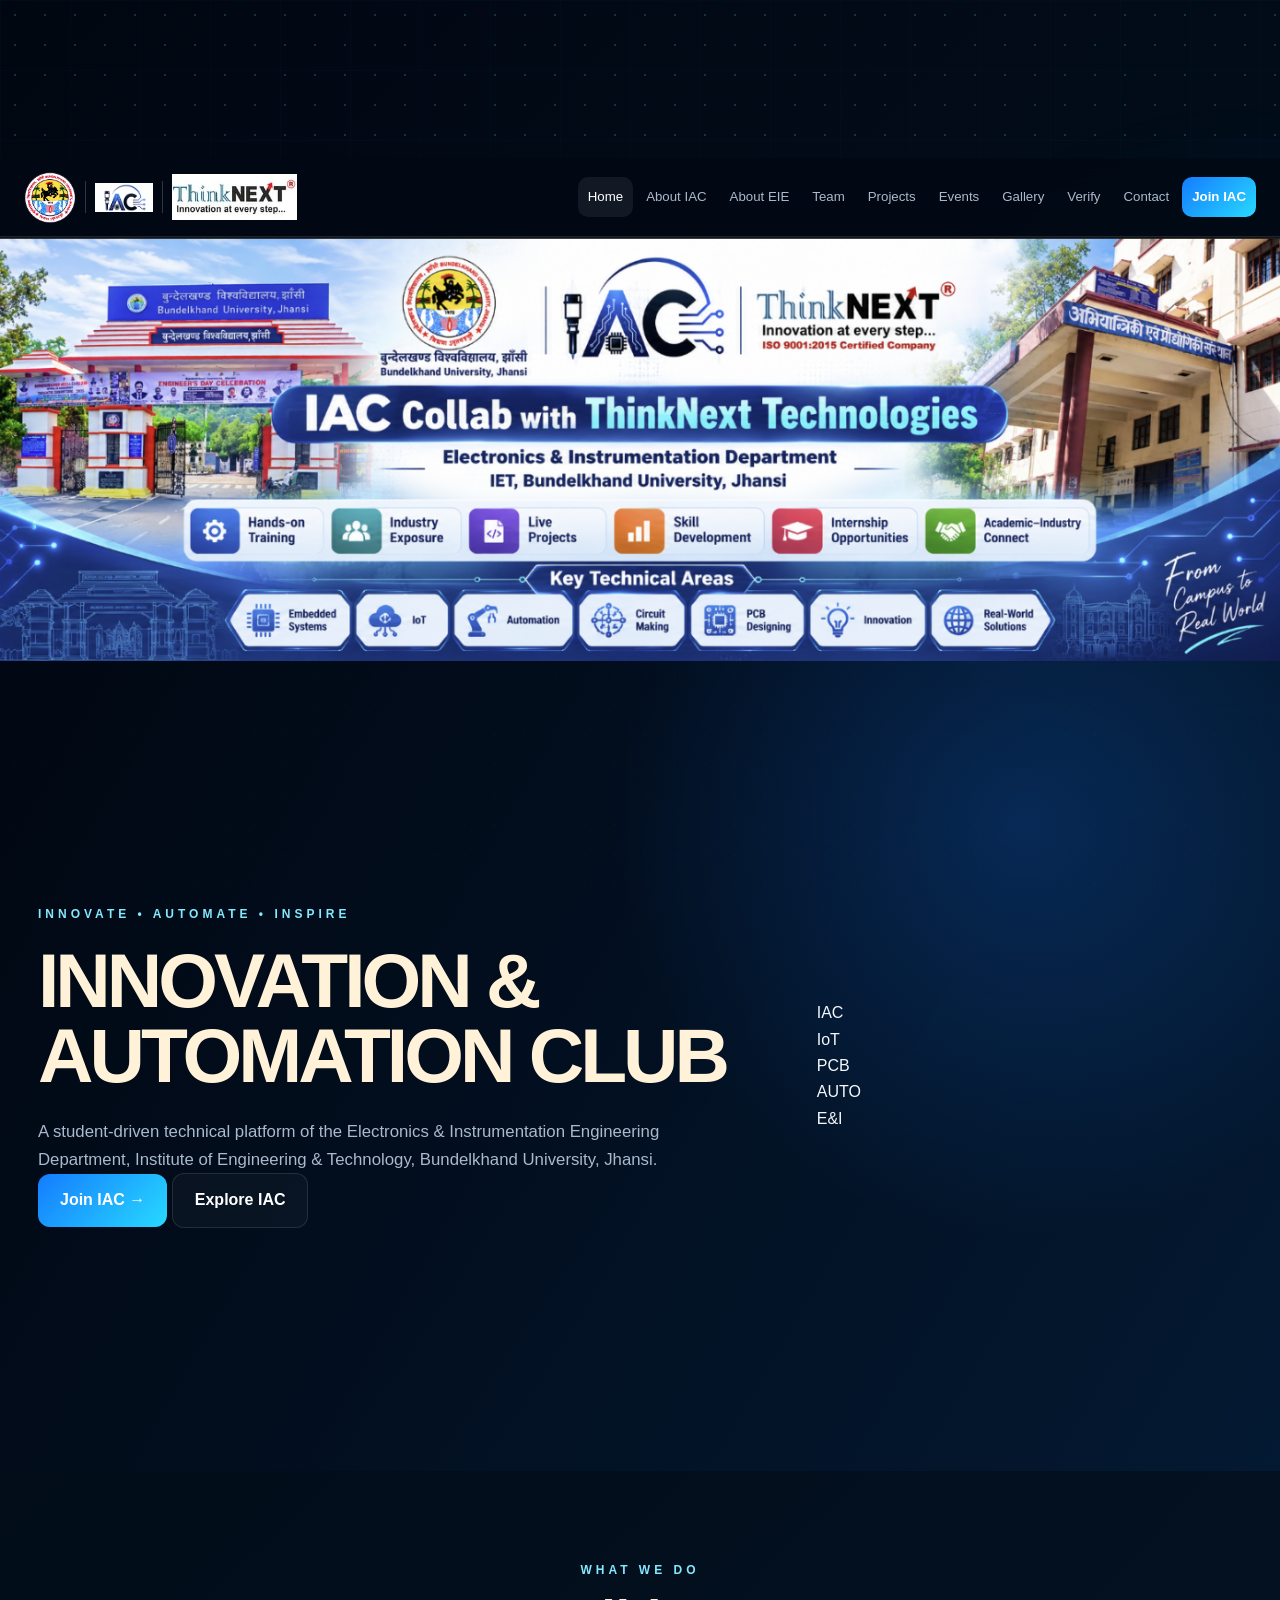
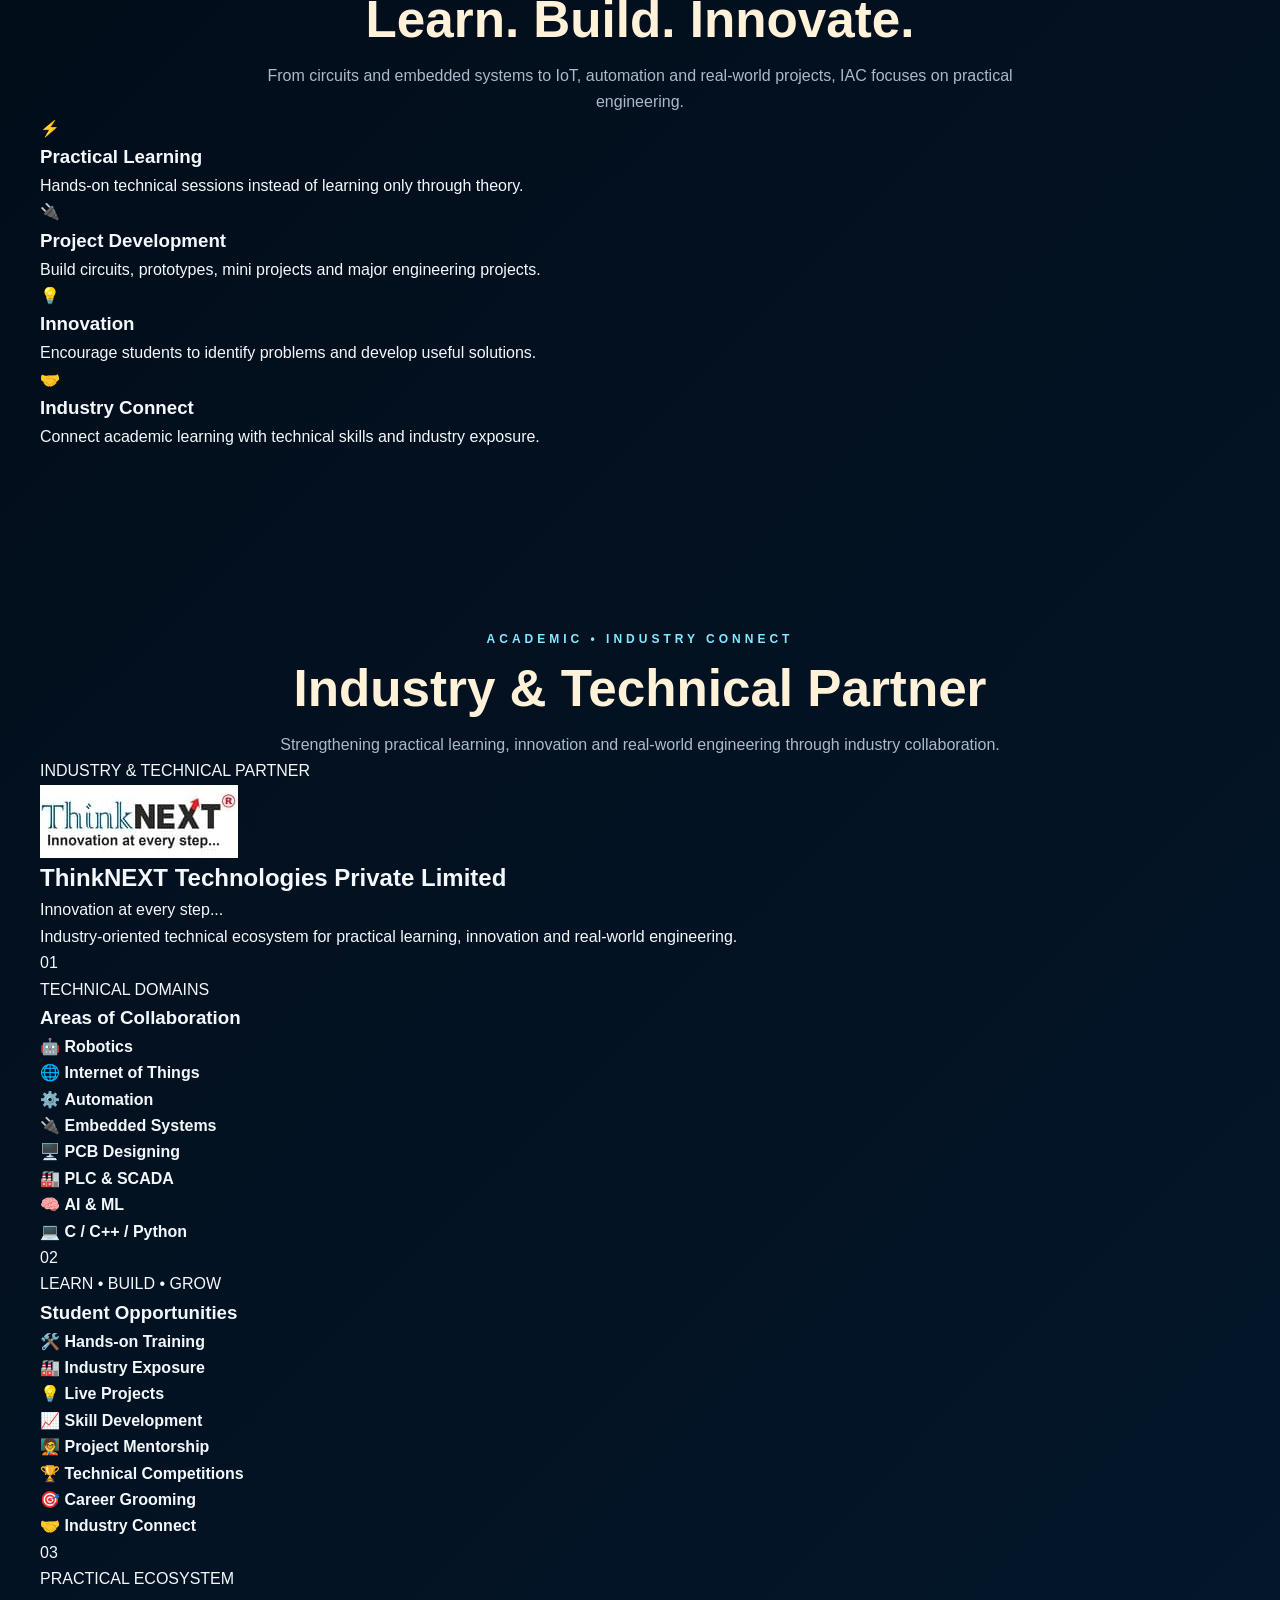
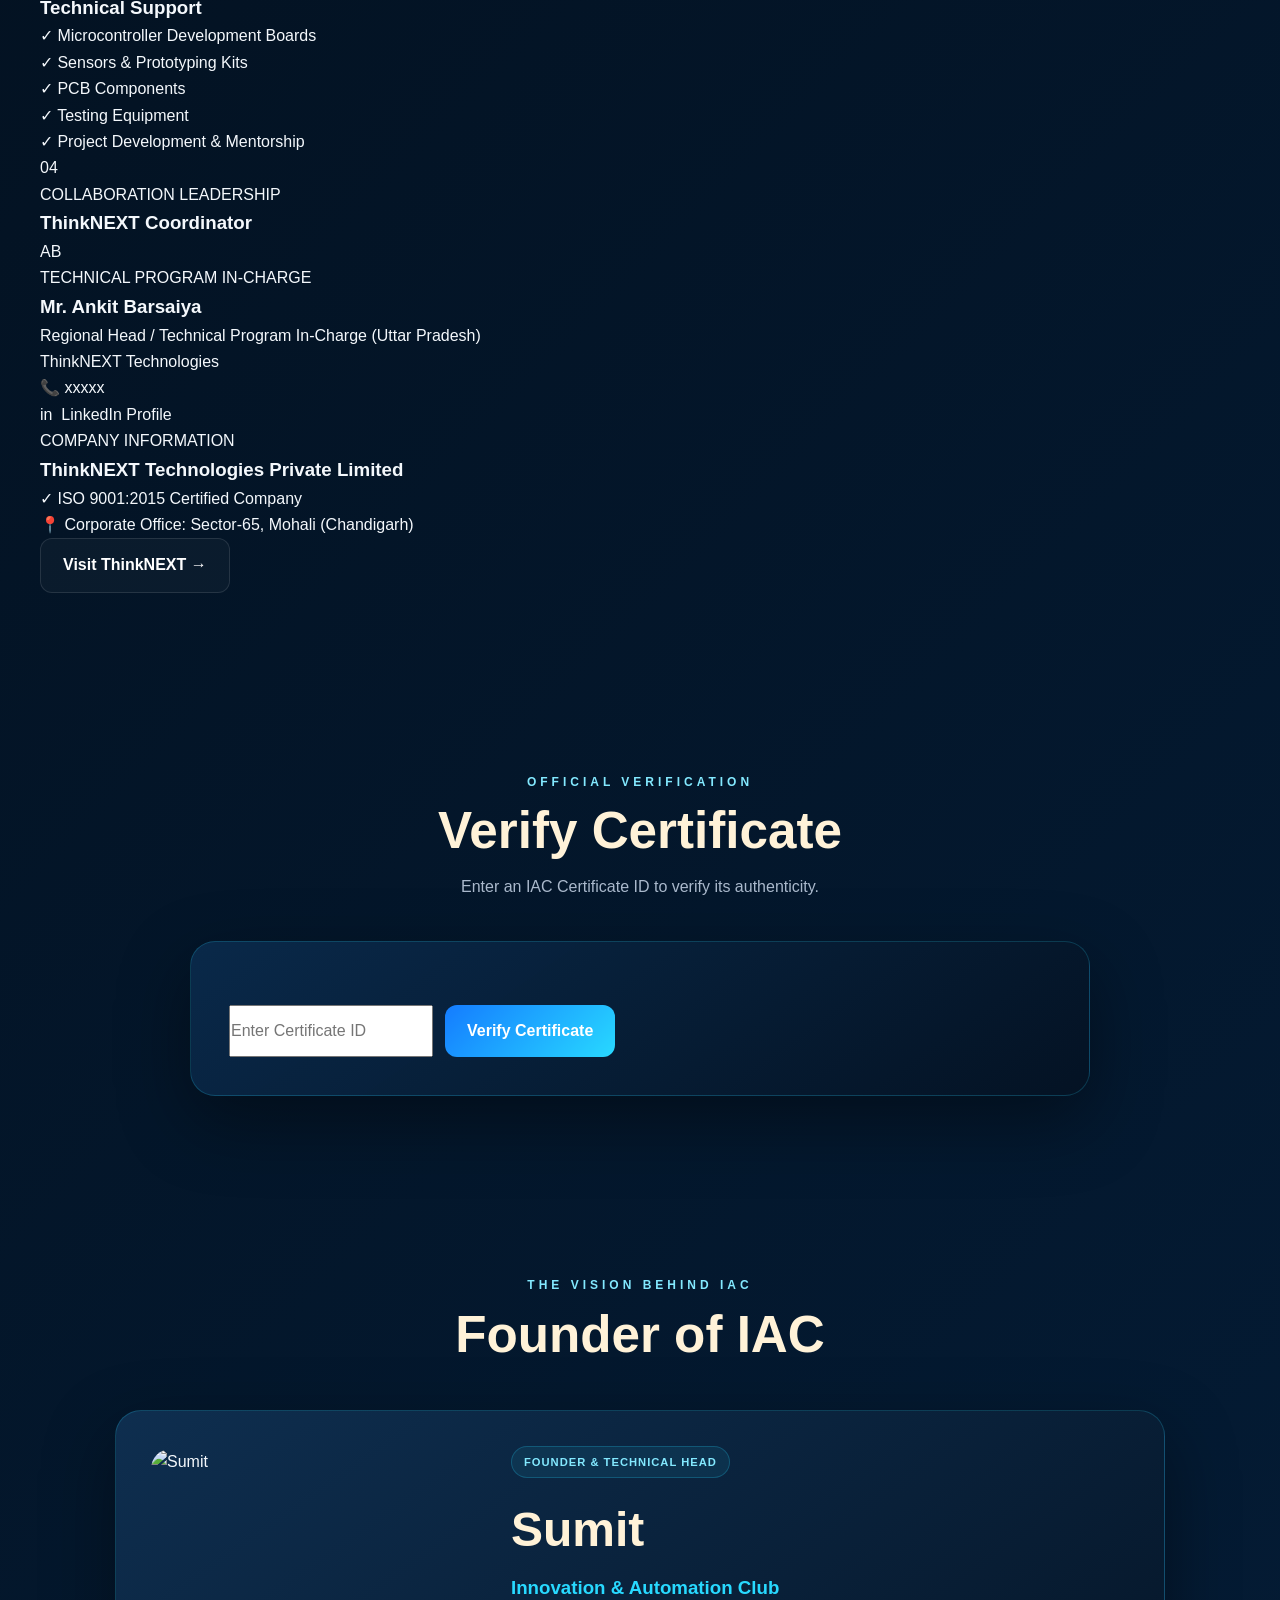
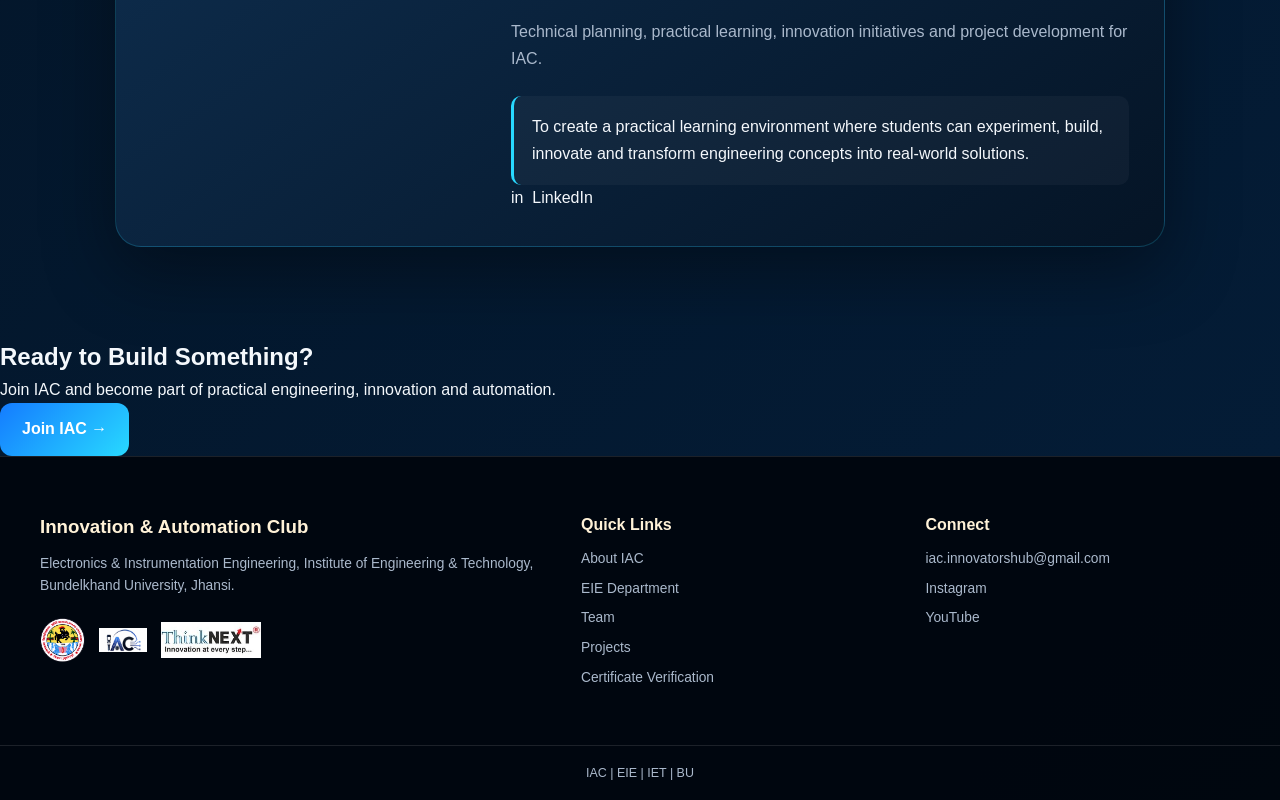
==== commit e75f15c2: "Update index.html" ====
--- a/index.html
+++ b/index.html
@@ -1,9 +1,7 @@
 <!DOCTYPE html>
-
 <html lang="en">
 
 <head>
-
     <meta charset="UTF-8">
 
     <meta
@@ -11,26 +9,33 @@
         content="width=device-width, initial-scale=1.0"
     >
 
+    <meta
+        name="description"
+        content="Innovation & Automation Club, Electronics & Instrumentation Engineering, IET, Bundelkhand University, Jhansi."
+    >
+
     <title>
-        Innovation & Automation Club
+        Innovation & Automation Club | IET BU Jhansi
     </title>
 
     <link
         rel="stylesheet"
         href="style.css"
     >
-
 </head>
 
 
 <body data-page="home">
 
+<canvas id="techCircuitCanvas"></canvas>
+
+<div id="scrollProgress"></div>
 
 <div id="site-header"></div>
 
 
 <!-- ======================================================
-     TOP BANNER
+     TOP COLLABORATION BANNER
 ====================================================== -->
 
 <section class="top-collab-banner">
@@ -39,7 +44,7 @@
 
         <img
             src="assets/banners/iac-thinknext-banner.png"
-            alt="IAC Collaboration with ThinkNext Technologies"
+            alt="IAC Collaboration with ThinkNEXT Technologies"
         >
 
         <div class="top-banner-shine"></div>
@@ -58,156 +63,83 @@
 
 <section class="hero">
 
-    <div class="hero-pattern"></div>
+    <div class="hero-orb hero-orb-one"></div>
+    <div class="hero-orb hero-orb-two"></div>
 
 
     <div class="hero-container">
 
 
-        <div class="reveal reveal-left">
-
-
-            <p class="hero-tag">
-
+        <div class="hero-content reveal">
+
+            <p class="section-label">
                 INNOVATE • AUTOMATE • INSPIRE
-
             </p>
 
 
             <h1>
-
                 INNOVATION &
-                <br>
-
-                AUTOMATION
-                <br>
-
+                <span>AUTOMATION</span>
                 CLUB
-
             </h1>
 
 
             <p class="hero-description">
 
-                A student-driven technical platform
-                of the Electronics & Instrumentation
-                Engineering Department at IET,
-                Bundelkhand University, Jhansi.
+                A student-driven technical platform of the
+                Electronics & Instrumentation Engineering
+                Department, Institute of Engineering &
+                Technology, Bundelkhand University, Jhansi.
 
             </p>
 
 
-            <div class="hero-buttons">
-
+            <div class="hero-actions">
 
                 <a
                     href="join.html"
                     class="btn"
                 >
-
                     Join IAC →
-
                 </a>
-
 
                 <a
                     href="about.html"
                     class="btn btn-outline"
                 >
-
                     Explore IAC
-
                 </a>
 
-
-            </div>
-
-
-        </div>
-
-
-
-        <div class="hero-card reveal reveal-right">
-
-
-            <p class="section-label">
-                IAC • EIE • IET • BU
-            </p>
-
-
-            <h3>
-                Engineering Beyond Classrooms
-            </h3>
-
-
-            <p class="hero-description">
-
-                Learn by building real circuits,
-                embedded systems,
-                IoT applications,
-                automation solutions
-                and practical engineering projects.
-
-            </p>
-
-
-            <div class="hero-stat">
-
-
-                <div class="stat-box">
-
-                    <strong>
-                        IoT
-                    </strong>
-
-                    <span>
-                        Smart Systems
-                    </span>
-
-                </div>
-
-
-                <div class="stat-box">
-
-                    <strong>
-                        PCB
-                    </strong>
-
-                    <span>
-                        Circuit Design
-                    </span>
-
-                </div>
-
-
-                <div class="stat-box">
-
-                    <strong>
-                        E&I
-                    </strong>
-
-                    <span>
-                        Instrumentation
-                    </span>
-
-                </div>
-
-
-                <div class="stat-box">
-
-                    <strong>
-                        AUTO
-                    </strong>
-
-                    <span>
-                        Automation
-                    </span>
-
-                </div>
-
-
-            </div>
-
+            </div>
+
+        </div>
+
+
+        <div class="hero-tech-card tilt-card reveal">
+
+            <div class="tech-ring">
+
+                <div class="tech-core">
+                    IAC
+                </div>
+
+            </div>
+
+            <div class="floating-tech tech-one">
+                IoT
+            </div>
+
+            <div class="floating-tech tech-two">
+                PCB
+            </div>
+
+            <div class="floating-tech tech-three">
+                AUTO
+            </div>
+
+            <div class="floating-tech tech-four">
+                E&I
+            </div>
 
         </div>
 
@@ -215,7 +147,6 @@
     </div>
 
 </section>
-
 
 
 <!-- ======================================================
@@ -224,137 +155,494 @@
 
 <section class="section">
 
-
     <div class="section-center reveal">
 
         <p class="section-label">
-            CORE PILLARS
+            WHAT WE DO
         </p>
 
         <h2 class="section-title">
-            What We Do at IAC
+            Learn. Build. Innovate.
         </h2>
 
         <p class="section-intro">
 
-            Practical learning,
-            technical projects and
-            real-world engineering exposure.
+            From circuits and embedded systems to IoT,
+            automation and real-world projects, IAC focuses
+            on practical engineering.
 
         </p>
 
     </div>
 
 
-    <div class="grid">
-
-
-        <article class="card reveal">
-
-            <div class="card-icon">
-                ⚙️
+    <div class="feature-grid">
+
+
+        <article class="feature-card tilt-card reveal">
+
+            <div class="feature-icon">
+                ⚡
             </div>
 
             <h3>
-                Automation
+                Practical Learning
             </h3>
 
             <p>
-                Industrial automation
-                and intelligent control systems.
+                Hands-on technical sessions instead of
+                learning only through theory.
             </p>
 
         </article>
 
 
-        <article class="card reveal">
-
-            <div class="card-icon">
-                🌐
+        <article class="feature-card tilt-card reveal">
+
+            <div class="feature-icon">
+                🔌
             </div>
 
             <h3>
-                IoT
+                Project Development
             </h3>
 
             <p>
-                Smart connected systems
-                using sensors and controllers.
+                Build circuits, prototypes, mini projects
+                and major engineering projects.
             </p>
 
         </article>
 
 
-        <article class="card reveal">
-
-            <div class="card-icon">
-                🔌
+        <article class="feature-card tilt-card reveal">
+
+            <div class="feature-icon">
+                💡
             </div>
 
             <h3>
-                Circuit Making
+                Innovation
             </h3>
 
             <p>
-                Design, test and troubleshoot
-                electronic circuits.
+                Encourage students to identify problems
+                and develop useful solutions.
             </p>
 
         </article>
 
 
-        <article class="card reveal">
-
-            <div class="card-icon">
-                🧩
+        <article class="feature-card tilt-card reveal">
+
+            <div class="feature-icon">
+                🤝
             </div>
 
             <h3>
-                PCB Designing
+                Industry Connect
             </h3>
 
             <p>
-                Practical schematic
-                and PCB design.
+                Connect academic learning with technical
+                skills and industry exposure.
             </p>
 
         </article>
 
 
-        <article class="card reveal">
-
-            <div class="card-icon">
-                💻
-            </div>
-
-            <h3>
-                Live Projects
-            </h3>
-
-            <p>
-                Turn engineering concepts
-                into working prototypes.
+    </div>
+
+</section>
+
+
+<!-- ======================================================
+     THINKNEXT COLLABORATION
+====================================================== -->
+
+<section
+    class="section collaboration-section"
+    id="collaboration"
+>
+
+    <div class="section-center reveal">
+
+        <p class="section-label">
+            ACADEMIC • INDUSTRY CONNECT
+        </p>
+
+        <h2 class="section-title">
+            Industry & Technical Partner
+        </h2>
+
+        <p class="section-intro">
+
+            Strengthening practical learning, innovation
+            and real-world engineering through
+            industry collaboration.
+
+        </p>
+
+    </div>
+
+
+    <div class="thinknext-partner-card reveal">
+
+
+        <!-- COMPANY INTRO -->
+
+        <div class="thinknext-intro">
+
+            <span class="thinknext-top-badge">
+                INDUSTRY & TECHNICAL PARTNER
+            </span>
+
+
+            <div class="thinknext-logo-wrapper">
+
+                <img
+                    src="assets/logos/thinknext-logo.jpg"
+                    alt="ThinkNEXT Technologies"
+                    class="thinknext-main-logo"
+                >
+
+            </div>
+
+
+            <h2>
+                ThinkNEXT Technologies Private Limited
+            </h2>
+
+
+            <p class="thinknext-tagline">
+                Innovation at every step...
             </p>
 
-        </article>
-
-
-        <article class="card reveal">
-
-            <div class="card-icon">
-                🏭
-            </div>
-
-            <h3>
-                Industry Exposure
-            </h3>
-
-            <p>
-                Connect academic learning
-                with industry applications.
+
+            <p class="thinknext-intro-text">
+
+                Industry-oriented technical ecosystem
+                for practical learning, innovation and
+                real-world engineering.
+
             </p>
 
-        </article>
+        </div>
+
+
+        <!-- COLLABORATION AREAS -->
+
+        <div class="partner-block reveal">
+
+            <div class="partner-block-heading">
+
+                <span>
+                    01
+                </span>
+
+                <div>
+
+                    <p class="mini-section-label">
+                        TECHNICAL DOMAINS
+                    </p>
+
+                    <h3>
+                        Areas of Collaboration
+                    </h3>
+
+                </div>
+
+            </div>
+
+
+            <div class="collaboration-area-grid">
+
+                <div class="collaboration-area-item">
+                    <span>🤖</span>
+                    <strong>Robotics</strong>
+                </div>
+
+                <div class="collaboration-area-item">
+                    <span>🌐</span>
+                    <strong>Internet of Things</strong>
+                </div>
+
+                <div class="collaboration-area-item">
+                    <span>⚙️</span>
+                    <strong>Automation</strong>
+                </div>
+
+                <div class="collaboration-area-item">
+                    <span>🔌</span>
+                    <strong>Embedded Systems</strong>
+                </div>
+
+                <div class="collaboration-area-item">
+                    <span>🖥️</span>
+                    <strong>PCB Designing</strong>
+                </div>
+
+                <div class="collaboration-area-item">
+                    <span>🏭</span>
+                    <strong>PLC & SCADA</strong>
+                </div>
+
+                <div class="collaboration-area-item">
+                    <span>🧠</span>
+                    <strong>AI & ML</strong>
+                </div>
+
+                <div class="collaboration-area-item">
+                    <span>💻</span>
+                    <strong>C / C++ / Python</strong>
+                </div>
+
+            </div>
+
+        </div>
+
+
+        <!-- STUDENT OPPORTUNITIES -->
+
+        <div class="partner-block reveal">
+
+            <div class="partner-block-heading">
+
+                <span>
+                    02
+                </span>
+
+                <div>
+
+                    <p class="mini-section-label">
+                        LEARN • BUILD • GROW
+                    </p>
+
+                    <h3>
+                        Student Opportunities
+                    </h3>
+
+                </div>
+
+            </div>
+
+
+            <div class="opportunity-grid">
+
+                <div class="opportunity-card">
+                    <span>🛠️</span>
+                    <strong>Hands-on Training</strong>
+                </div>
+
+                <div class="opportunity-card">
+                    <span>🏭</span>
+                    <strong>Industry Exposure</strong>
+                </div>
+
+                <div class="opportunity-card">
+                    <span>💡</span>
+                    <strong>Live Projects</strong>
+                </div>
+
+                <div class="opportunity-card">
+                    <span>📈</span>
+                    <strong>Skill Development</strong>
+                </div>
+
+                <div class="opportunity-card">
+                    <span>🧑‍🏫</span>
+                    <strong>Project Mentorship</strong>
+                </div>
+
+                <div class="opportunity-card">
+                    <span>🏆</span>
+                    <strong>Technical Competitions</strong>
+                </div>
+
+                <div class="opportunity-card">
+                    <span>🎯</span>
+                    <strong>Career Grooming</strong>
+                </div>
+
+                <div class="opportunity-card">
+                    <span>🤝</span>
+                    <strong>Industry Connect</strong>
+                </div>
+
+            </div>
+
+        </div>
+
+
+        <!-- TECHNICAL SUPPORT -->
+
+        <div class="partner-block reveal">
+
+            <div class="partner-block-heading">
+
+                <span>
+                    03
+                </span>
+
+                <div>
+
+                    <p class="mini-section-label">
+                        PRACTICAL ECOSYSTEM
+                    </p>
+
+                    <h3>
+                        Technical Support
+                    </h3>
+
+                </div>
+
+            </div>
+
+
+            <div class="technical-support-list">
+
+                <div>
+                    ✓ Microcontroller Development Boards
+                </div>
+
+                <div>
+                    ✓ Sensors & Prototyping Kits
+                </div>
+
+                <div>
+                    ✓ PCB Components
+                </div>
+
+                <div>
+                    ✓ Testing Equipment
+                </div>
+
+                <div>
+                    ✓ Project Development & Mentorship
+                </div>
+
+            </div>
+
+        </div>
+
+
+        <!-- THINKNEXT COORDINATOR -->
+
+        <div class="partner-block reveal">
+
+            <div class="partner-block-heading">
+
+                <span>
+                    04
+                </span>
+
+                <div>
+
+                    <p class="mini-section-label">
+                        COLLABORATION LEADERSHIP
+                    </p>
+
+                    <h3>
+                        ThinkNEXT Coordinator
+                    </h3>
+
+                </div>
+
+            </div>
+
+
+            <article class="coordinator-card tilt-card">
+
+                <div class="coordinator-avatar">
+                    AB
+                </div>
+
+
+                <div class="coordinator-info">
+
+                    <span class="coordinator-badge">
+                        TECHNICAL PROGRAM IN-CHARGE
+                    </span>
+
+
+                    <h3>
+                        Mr. Ankit Barsaiya
+                    </h3>
+
+
+                    <p class="coordinator-designation">
+
+                        Regional Head /
+                        Technical Program In-Charge
+                        (Uttar Pradesh)
+
+                    </p>
+
+
+                    <p class="coordinator-company">
+                        ThinkNEXT Technologies
+                    </p>
+
+
+                    <div class="coordinator-contact">
+                        📞 xxxxx
+                    </div>
+
+
+                    <div class="member-socials">
+
+                        <a
+                            href="#"
+                            class="linkedin-profile-btn is-placeholder"
+                            aria-disabled="true"
+                        >
+                            in&nbsp; LinkedIn Profile
+                        </a>
+
+                    </div>
+
+                </div>
+
+            </article>
+
+        </div>
+
+
+        <!-- COMPANY INFORMATION -->
+
+        <div class="partner-company-info reveal">
+
+            <div>
+
+                <p class="mini-section-label">
+                    COMPANY INFORMATION
+                </p>
+
+                <h3>
+                    ThinkNEXT Technologies Private Limited
+                </h3>
+
+                <p>
+                    ✓ ISO 9001:2015 Certified Company
+                </p>
+
+                <p>
+                    📍 Corporate Office:
+                    Sector-65, Mohali (Chandigarh)
+                </p>
+
+            </div>
+
+
+            <a
+                href="#"
+                class="btn btn-outline is-placeholder"
+                aria-disabled="true"
+            >
+                Visit ThinkNEXT →
+            </a>
+
+        </div>
 
 
     </div>
@@ -362,13 +650,11 @@
 </section>
 
 
-
 <!-- ======================================================
-     CERTIFICATE VERIFY
+     CERTIFICATE VERIFIER
 ====================================================== -->
 
 <section class="section">
-
 
     <div class="section-center reveal">
 
@@ -377,14 +663,13 @@
         </p>
 
         <h2 class="section-title">
-            Verify IAC Certificate
+            Verify Certificate
         </h2>
 
         <p class="section-intro">
 
-            Check the authenticity
-            of an IAC certificate
-            using its unique ID.
+            Enter an IAC Certificate ID
+            to verify its authenticity.
 
         </p>
 
@@ -393,35 +678,26 @@
 
     <div class="verify-card reveal">
 
-
-        <div class="verify-icon">
-            🛡️
-        </div>
-
-
-        <form
-            id="certificateForm"
-            class="verify-form"
-        >
-
-            <input
-                id="certificateId"
-                class="verify-input"
-                type="text"
-                placeholder="Enter Certificate ID"
-                required
-            >
-
-
-            <button
-                class="btn"
-                type="submit"
-            >
-
-                Verify
-
-            </button>
-
+        <form id="certificateForm">
+
+            <div class="verify-form">
+
+                <input
+                    id="certificateId"
+                    type="text"
+                    placeholder="Enter Certificate ID"
+                    autocomplete="off"
+                    required
+                >
+
+                <button
+                    type="submit"
+                    class="btn"
+                >
+                    Verify Certificate
+                </button>
+
+            </div>
 
         </form>
 
@@ -429,22 +705,19 @@
         <div
             id="certificateResult"
             class="verify-result"
+            aria-live="polite"
         ></div>
 
-
-    </div>
-
+    </div>
 
 </section>
-
 
 
 <!-- ======================================================
      FOUNDER
 ====================================================== -->
 
-<section class="section">
-
+<section class="section founder-section">
 
     <div class="section-center reveal">
 
@@ -461,13 +734,12 @@
 
     <div class="founder-card tilt-card reveal">
 
-
         <div class="founder-photo-box">
 
             <img
                 src="assets/team/sumit.jpeg"
+                alt="Sumit"
                 class="founder-photo"
-                alt="Sumit"
             >
 
         </div>
@@ -475,11 +747,8 @@
 
         <div class="founder-content">
 
-
             <span class="founder-badge">
-
                 FOUNDER & TECHNICAL HEAD
-
             </span>
 
 
@@ -495,87 +764,68 @@
 
             <p>
 
-                Founder and Technical Head of IAC,
-                contributing to the club's
-                technical direction,
-                project development,
-                hands-on learning,
-                automation,
-                embedded systems
-                and innovation initiatives.
+                Technical planning, practical learning,
+                innovation initiatives and project
+                development for IAC.
 
             </p>
 
 
             <div class="founder-vision">
 
-                <strong>
-                    Founder’s Vision
-                </strong>
-
-                <p>
-
-                    To create a practical learning
-                    environment where students can
-                    experiment, build, innovate and
-                    transform engineering concepts
-                    into real-world solutions.
-
-                </p>
-
-            </div>
-
-
-        </div>
-
-
-    </div>
-
+                To create a practical learning environment
+                where students can experiment, build,
+                innovate and transform engineering concepts
+                into real-world solutions.
+
+            </div>
+
+
+            <div class="member-socials">
+
+                <a
+                    href="#"
+                    class="linkedin-profile-btn is-placeholder"
+                    aria-disabled="true"
+                >
+                    in&nbsp; LinkedIn
+                </a>
+
+            </div>
+
+        </div>
+
+    </div>
 
 </section>
 
 
-
-<section class="cta reveal">
-
+<section class="cta-section reveal">
 
     <h2>
-        Build • Learn • Innovate
+        Ready to Build Something?
     </h2>
 
-
     <p>
-
-        Join the Innovation &
-        Automation Club and turn
-        engineering concepts
-        into real-world solutions.
-
+        Join IAC and become part of practical
+        engineering, innovation and automation.
     </p>
-
 
     <a
         href="join.html"
         class="btn"
     >
-
-        Join IAC
-
+        Join IAC →
     </a>
 
-
 </section>
 
 
 </main>
 
-
 <div id="site-footer"></div>
 
-
 <script src="script.js"></script>
 
-
 </body>
-
 </html>
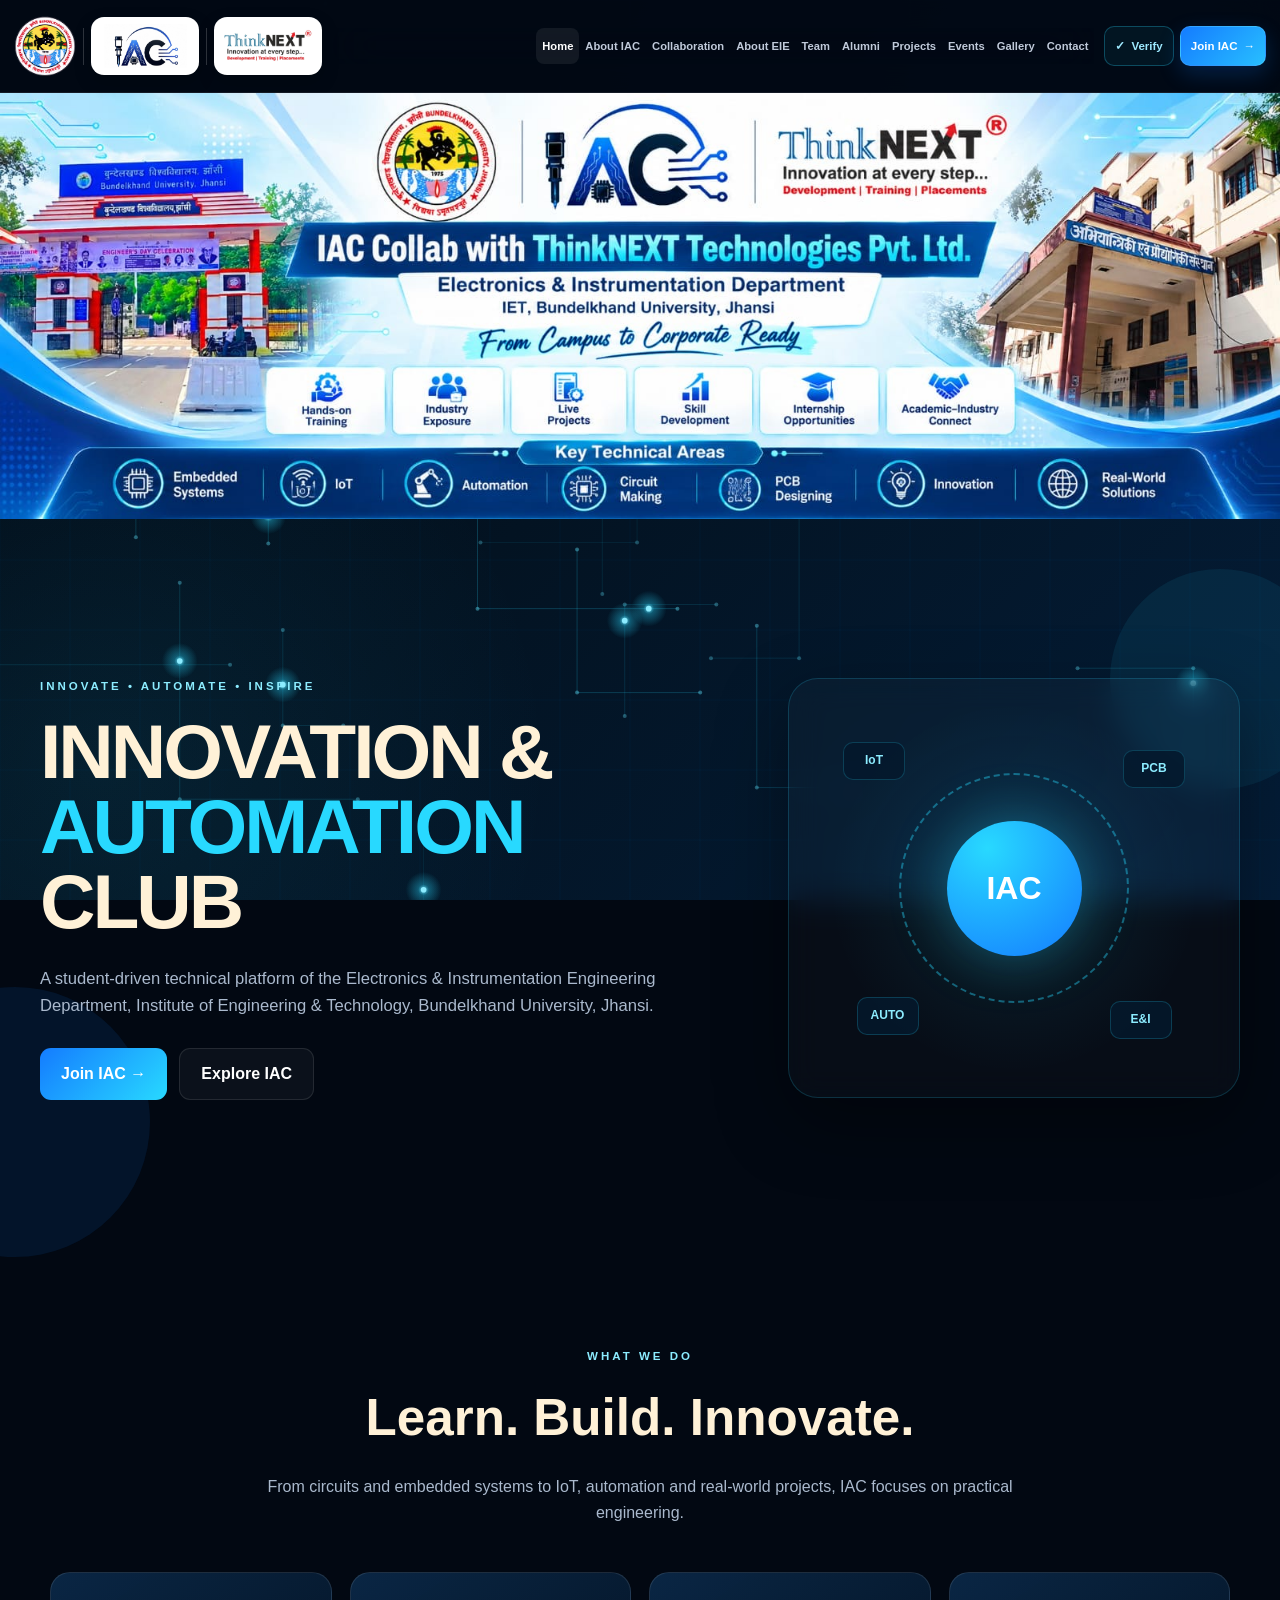
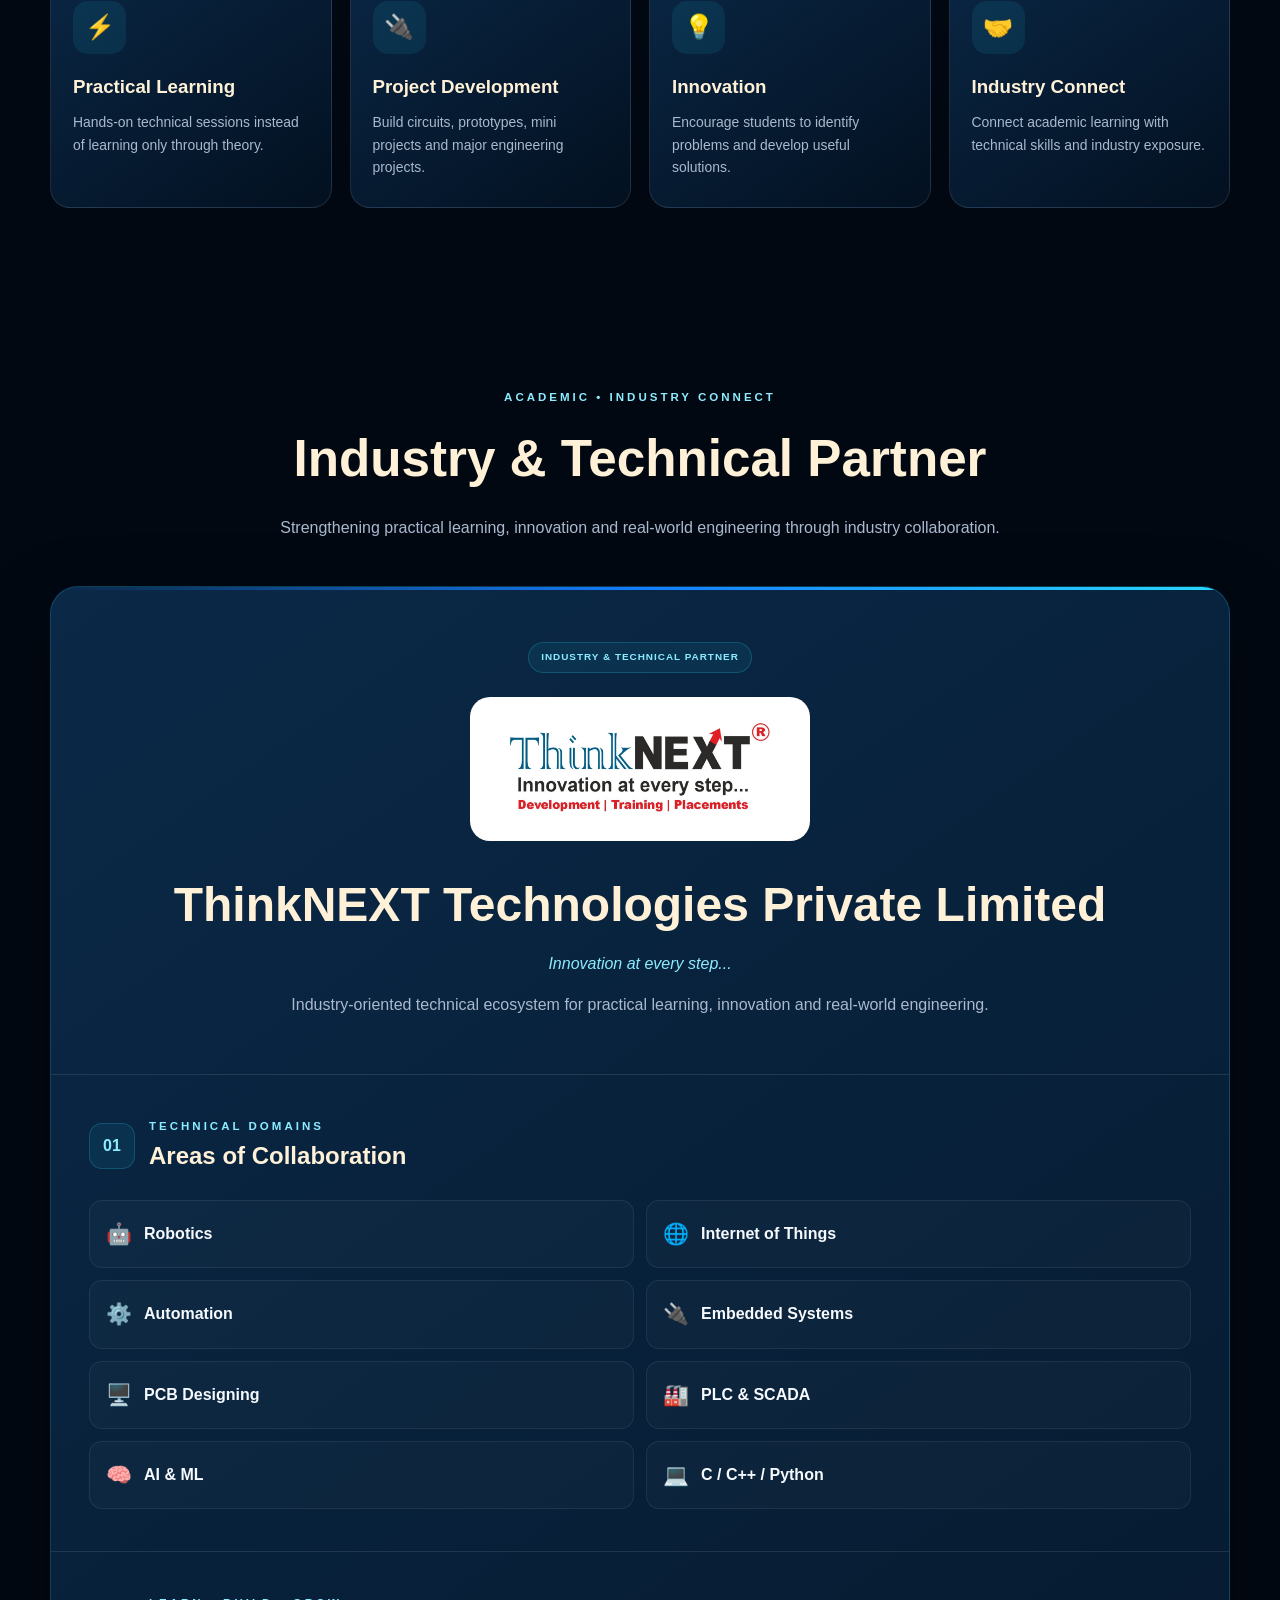
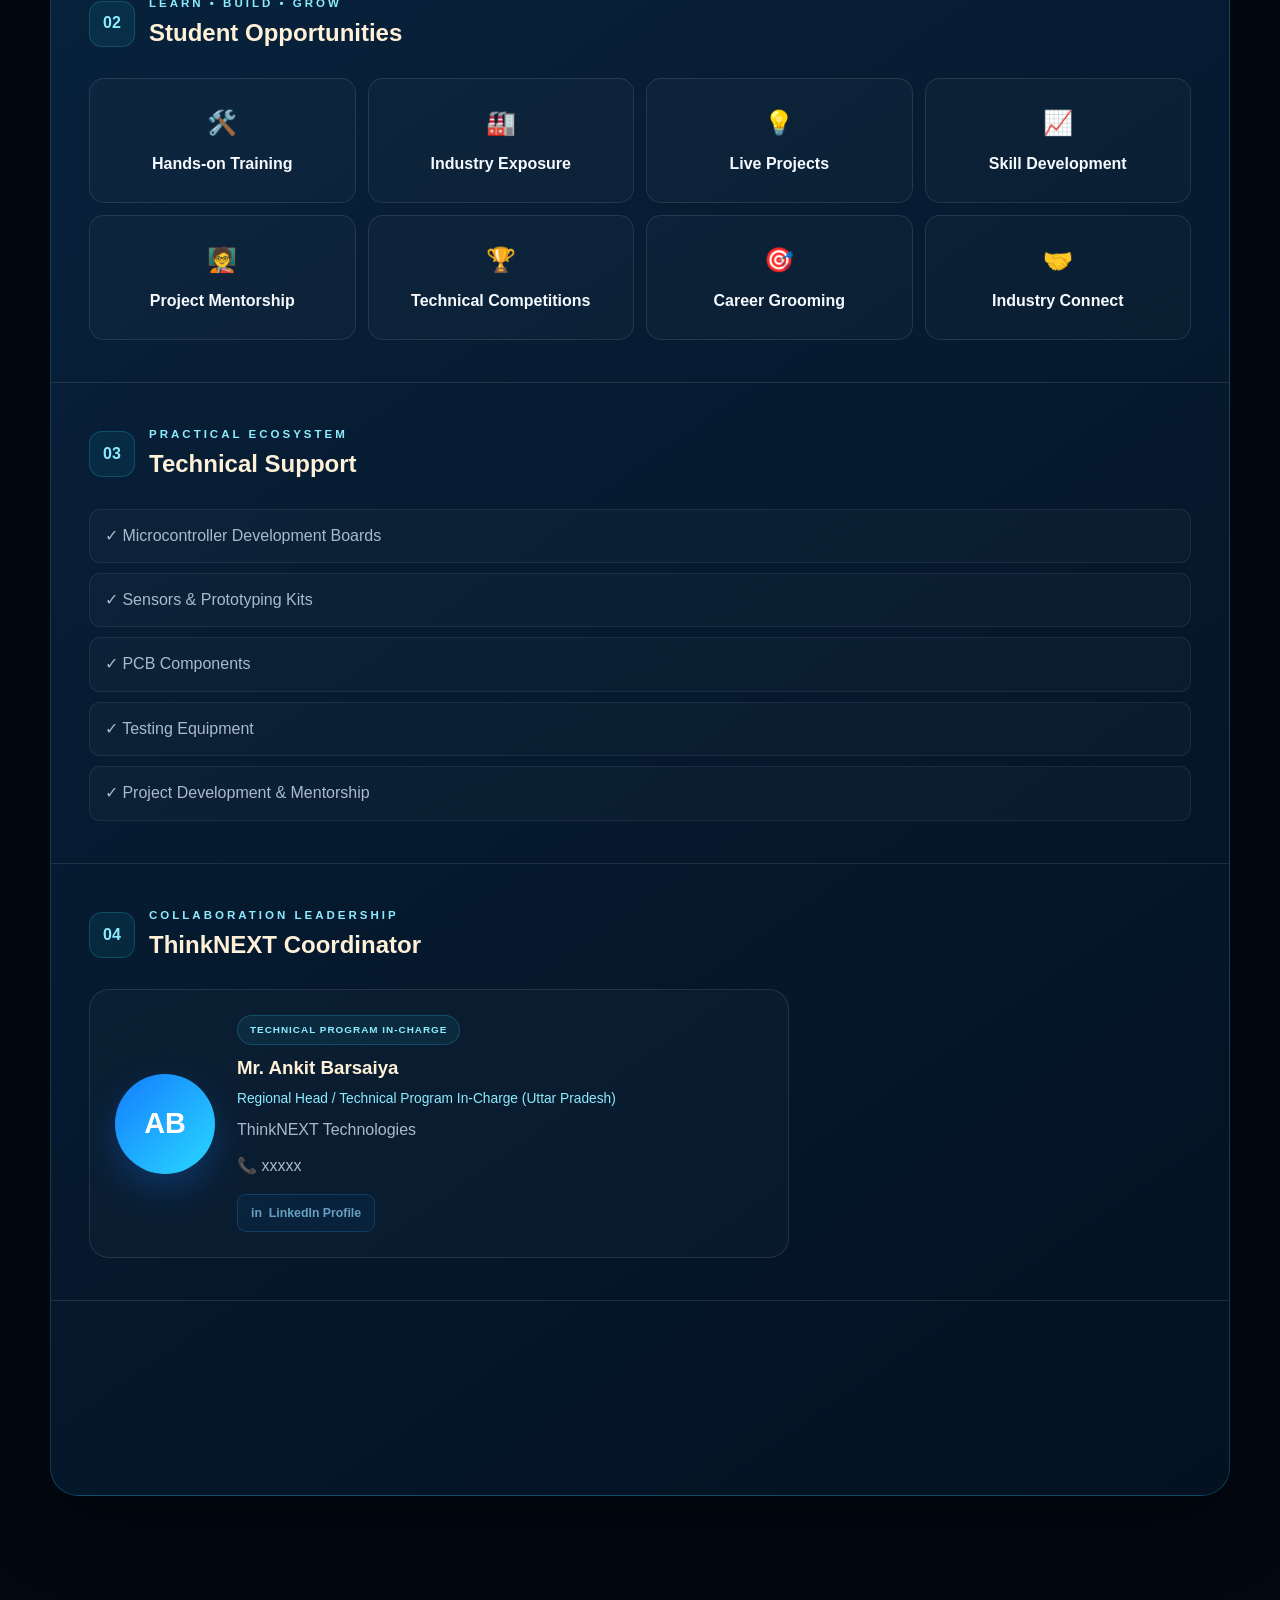
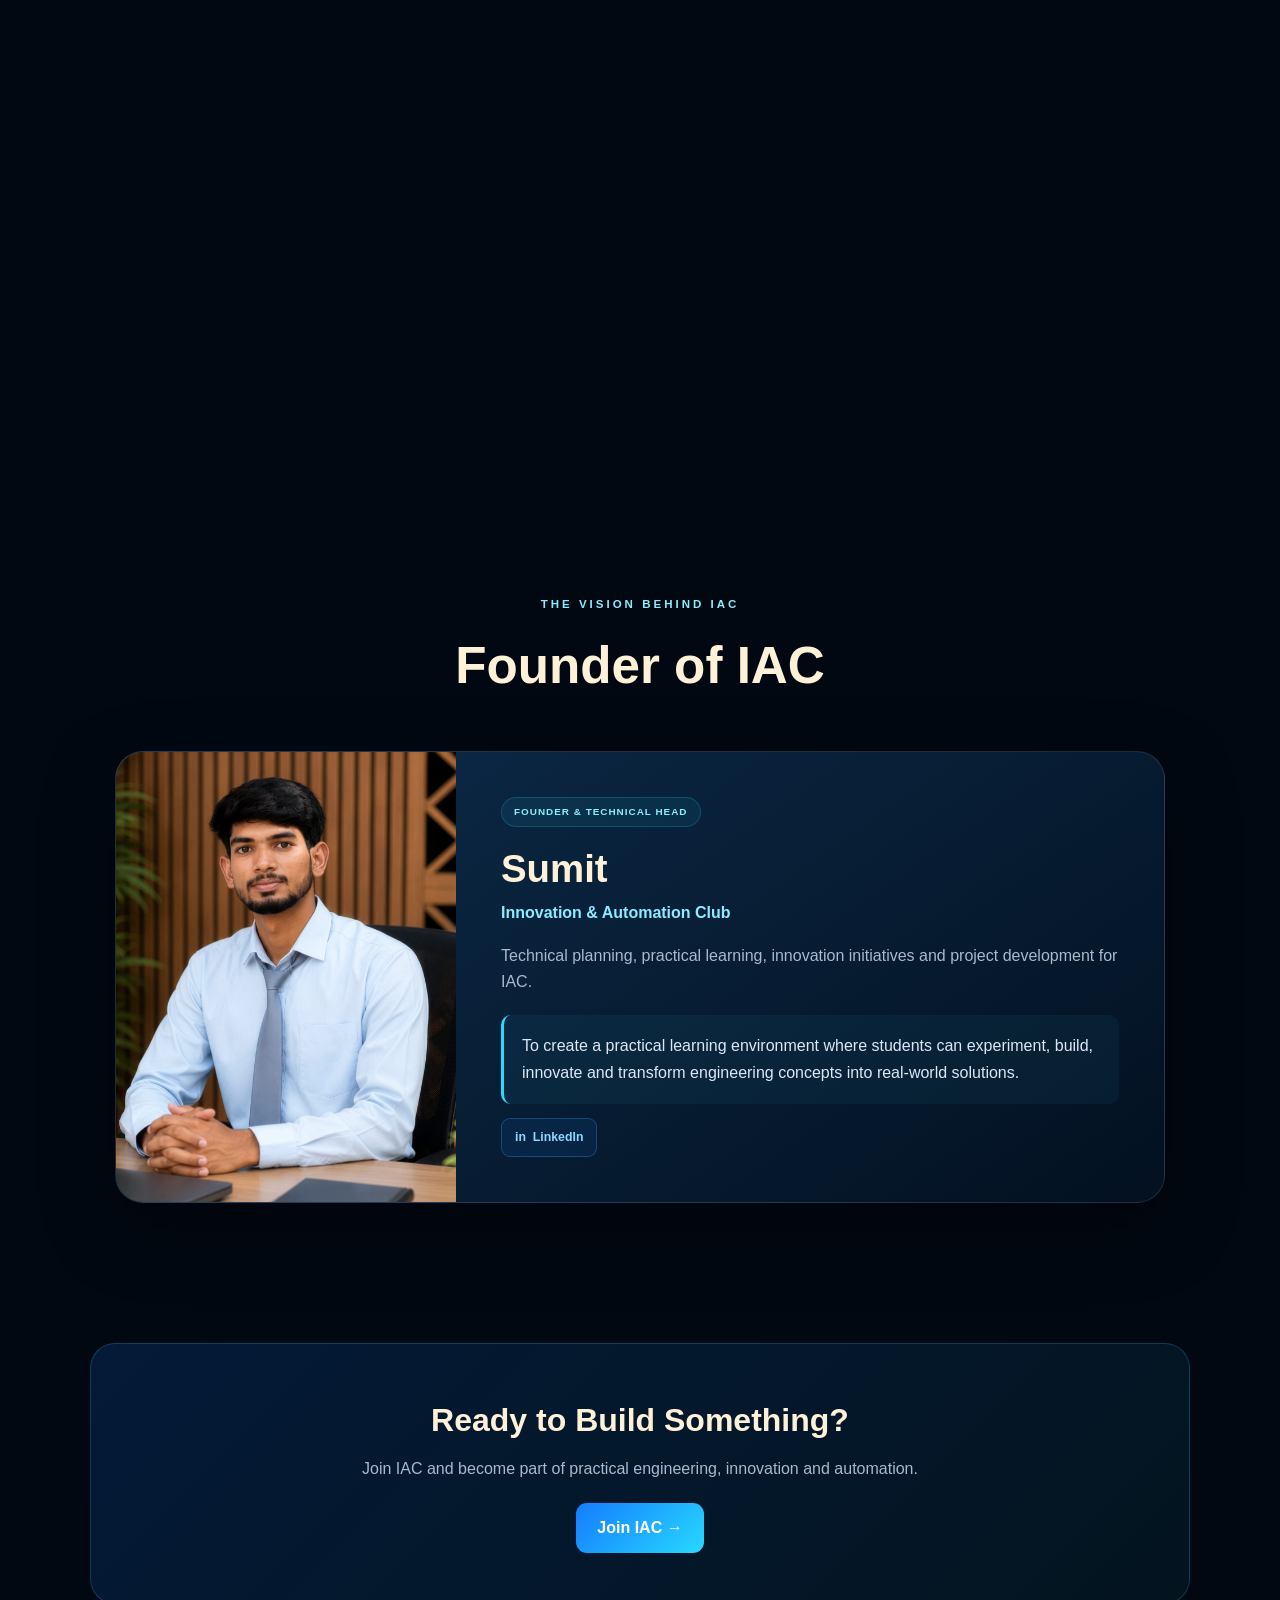
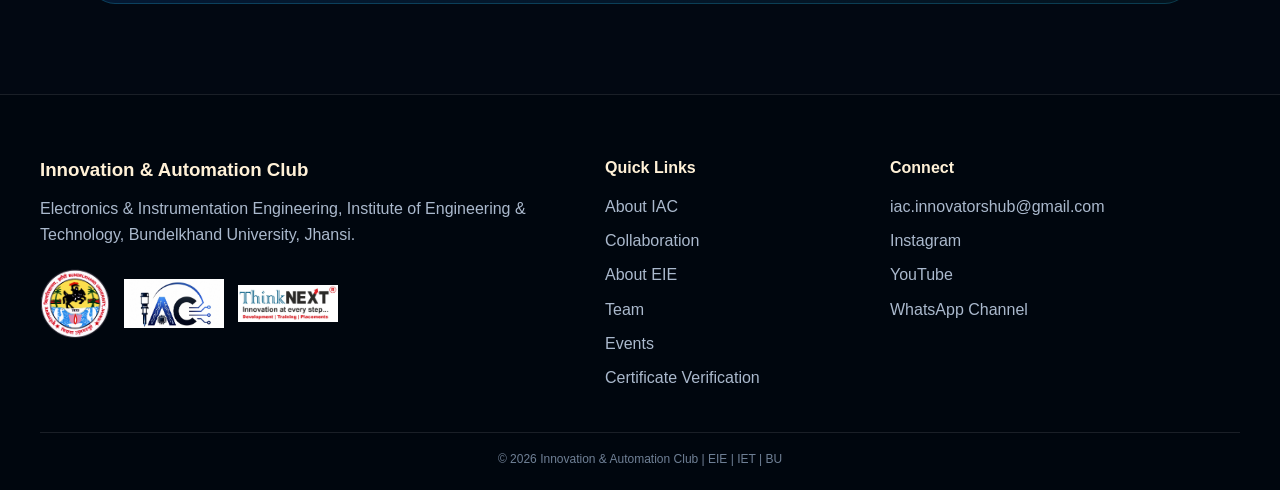
==== commit d436dcad: "Update index.html" ====
--- a/index.html
+++ b/index.html
@@ -781,17 +781,18 @@
             </div>
 
 
-            <div class="member-socials">
-
-                <a
-                    href="#"
-                    class="linkedin-profile-btn is-placeholder"
-                    aria-disabled="true"
-                >
-                    in&nbsp; LinkedIn
-                </a>
-
-            </div>
+        <div class="member-socials">
+
+    <a
+        href="https://www.linkedin.com/in/sumit-chaudhary-33205a393?utm_source=share_via&utm_content=profile&utm_medium=member_android"
+        target="_blank"
+        rel="noopener noreferrer"
+        class="linkedin-profile-btn"
+    >
+        in&nbsp; LinkedIn
+    </a>
+
+</div>
 
         </div>
 
--- a/style.css
+++ b/style.css
@@ -1,11 +1,12 @@
 /* =========================================================
-   IAC OFFICIAL WEBSITE
+   IAC WEBSITE - COMPLETE RESPONSIVE STYLE
 ========================================================= */
 
 * {
     margin: 0;
     padding: 0;
     box-sizing: border-box;
+    overflow-wrap: break-word;
 }
 
 html {
@@ -13,175 +14,46 @@
 }
 
 :root {
-
-    --dark: #020812;
-    --dark2: #061629;
-
-    --card: rgba(8, 29, 52, 0.84);
-
-    --cream: #fff2d8;
-
+    --bg: #020812;
+    --bg2: #06182c;
+
+    --blue: #147cff;
+    --cyan: #28d9ff;
+    --cyan2: #8cecff;
+
+    --cream: #fff1d7;
     --white: #ffffff;
 
-    --text: #f4f8fc;
-
-    --muted: #aab9cc;
-
-    --blue: #147cff;
-
-    --cyan: #28d9ff;
-
-    --cyan2: #83e9ff;
-
-    --green: #35e4a1;
-
-    --border: rgba(255,255,255,0.11);
+    --text: #f6f9fd;
+    --muted: #aab9cd;
+
+    --green: #32dfa0;
+    --red: #ff7474;
+
+    --border: rgba(255, 255, 255, 0.10);
+
+    --glass: rgba(7, 26, 47, 0.82);
 
     --shadow:
-        0 25px 70px rgba(0,0,0,0.38);
+        0 25px 70px rgba(0, 0, 0, 0.38);
 }
 
 
 body {
-
     min-height: 100vh;
+
+    overflow-x: hidden;
+
+    color: var(--text);
 
     font-family:
         Arial,
         Helvetica,
         sans-serif;
 
-    color: var(--text);
-
     line-height: 1.65;
 
-    overflow-x: hidden;
-
-    background:
-
-        linear-gradient(
-            135deg,
-            #010711,
-            #031222 45%,
-            #041d38
-        );
-}
-
-
-/* =========================================================
-   ANIMATED FULL WEBSITE BACKGROUND
-========================================================= */
-
-body::before {
-
-    content: "";
-
-    position: fixed;
-
-    inset: 0;
-
-    z-index: -2;
-
-    pointer-events: none;
-
-    opacity: 0.32;
-
-    background-image:
-
-        linear-gradient(
-            rgba(54,160,255,0.09) 1px,
-            transparent 1px
-        ),
-
-        linear-gradient(
-            90deg,
-            rgba(54,160,255,0.09) 1px,
-            transparent 1px
-        ),
-
-        radial-gradient(
-            circle,
-            rgba(70,218,255,0.65) 1px,
-            transparent 1.5px
-        );
-
-    background-size:
-        70px 70px,
-        70px 70px,
-        30px 30px;
-
-    animation:
-        backgroundMove
-        35s linear infinite;
-}
-
-
-@keyframes backgroundMove {
-
-    from {
-
-        background-position:
-            0 0,
-            0 0,
-            0 0;
-    }
-
-    to {
-
-        background-position:
-            140px 70px,
-            140px 70px,
-            60px 30px;
-    }
-}
-
-
-body::after {
-
-    content: "";
-
-    position: fixed;
-
-    width: 700px;
-
-    height: 700px;
-
-    top: 15%;
-
-    right: -300px;
-
-    z-index: -1;
-
-    pointer-events: none;
-
-    border-radius: 50%;
-
-    background:
-
-        radial-gradient(
-            circle,
-            rgba(22,124,255,0.23),
-            rgba(40,217,255,0.07) 45%,
-            transparent 70%
-        );
-
-    filter:
-        blur(35px);
-
-    animation:
-        glowMove
-        15s ease-in-out infinite alternate;
-}
-
-
-@keyframes glowMove {
-
-    to {
-
-        transform:
-            translate(-160px,130px)
-            scale(1.2);
-    }
+    background: var(--bg);
 }
 
 
@@ -192,8 +64,9 @@
 
 
 img {
+    display: block;
     max-width: 100%;
-    display: block;
+    height: auto;
 }
 
 
@@ -201,465 +74,187 @@
 input,
 textarea,
 select {
-
     font: inherit;
 }
 
 
 /* =========================================================
-   NAVIGATION
+   CIRCUIT BACKGROUND
 ========================================================= */
 
-.site-header {
-
-    position: sticky;
-
-    top: 0;
-
-    z-index: 1000;
-
-    background:
-        rgba(2,9,20,0.92);
-
-    backdrop-filter:
-        blur(18px);
-
-    border-bottom:
-        1px solid var(--border);
-}
-
-
-.navbar {
-
-    position: relative;
+#techCircuitCanvas {
+    position: fixed;
+
+    inset: 0;
+
+    z-index: 0;
 
     width: 100%;
-
-    max-width: 1550px;
-
-    min-height: 78px;
-
-    margin: auto;
-
-    padding:
-        0 24px;
-
-    display: flex;
-
-    align-items: center;
-
-    justify-content: space-between;
-
-    gap: 18px;
-}
-
-
-.brand-logos {
-
-    display: flex;
-
-    align-items: center;
-
-    gap: 9px;
-}
-
-
-.header-logo {
-
-    object-fit: contain;
-
-    transition:
-        0.3s ease;
-}
-
-
-.header-logo:hover {
-
-    transform:
-        translateY(-3px)
-        scale(1.05);
-}
-
-
-.bu-logo {
-
-    width: 52px;
-
-    height: 52px;
-}
-
-
-.iac-logo {
-
-    width: 58px;
-
-    height: 50px;
-}
-
-
-.thinknext-logo {
-
-    width: 125px;
-
-    height: 48px;
-}
-
-
-.logo-divider {
-
-    width: 1px;
-
-    height: 32px;
-
-    background:
-        rgba(255,255,255,0.19);
-}
-
-
-.nav-links {
-
-    display: flex;
-
-    align-items: center;
-
-    gap: 3px;
-}
-
-
-.nav-links a {
-
-    padding:
-        9px 10px;
-
-    border-radius: 10px;
-
-    color: var(--muted);
-
-    font-size: 0.83rem;
-
-    transition:
-        0.3s ease;
-}
-
-
-.nav-links a:hover,
-.nav-links a.active {
-
-    color: white;
-
-    background:
-        rgba(255,255,255,0.07);
-}
-
-
-.join-nav {
-
-    background:
+    height: 100%;
+
+    pointer-events: none;
+
+    background:
+        radial-gradient(
+            circle at 82% 10%,
+            rgba(20, 124, 255, 0.16),
+            transparent 32%
+        ),
+        radial-gradient(
+            circle at 8% 85%,
+            rgba(40, 217, 255, 0.08),
+            transparent 32%
+        ),
         linear-gradient(
             135deg,
+            #010711,
+            #031322 48%,
+            #041d38
+        );
+}
+
+
+/* Keep content above canvas */
+
+#site-header,
+#site-footer,
+main,
+.top-collab-banner {
+    position: relative;
+    z-index: 1;
+}
+
+
+/* =========================================================
+   SCROLL PROGRESS
+========================================================= */
+
+#scrollProgress {
+    position: fixed;
+
+    top: 0;
+    left: 0;
+
+    width: 0;
+    height: 3px;
+
+    z-index: 10000;
+
+    background:
+        linear-gradient(
+            90deg,
             var(--blue),
             var(--cyan)
-        ) !important;
-
-    color: white !important;
-
-    font-weight: 700;
-}
-
-
-.menu-btn {
-
-    display: none;
-
-    width: 42px;
-
-    height: 42px;
-
-    align-items: center;
-
-    justify-content: center;
-
-    border:
-        1px solid var(--border);
-
-    border-radius: 11px;
-
-    background:
-        rgba(255,255,255,0.05);
-
-    color: white;
-
-    cursor: pointer;
-}
-
-
+        );
+
+    box-shadow:
+        0 0 15px rgba(40, 217, 255, 0.85);
+}
 /* =========================================================
-   TOP COLLABORATION BANNER
+   TOP BANNER
 ========================================================= */
 
 .top-collab-banner {
-
+    width: 100%;
+
+    overflow: hidden;
+
+    background: white;
+}
+
+
+.top-banner-inner {
     position: relative;
 
     width: 100%;
 
-    z-index: 2;
-
     overflow: hidden;
-
-    background: white;
-}
-
-
-.top-banner-inner {
-
-    position: relative;
+}
+
+
+.top-banner-inner img {
+    width: 100%;
+    height: auto;
+
+    object-fit: contain;
+}
+
+
+.top-banner-shine {
+    position: absolute;
+
+    inset: 0;
 
     overflow: hidden;
-}
-
-
-.top-banner-inner img {
-
-    width: 100%;
-
-    height: auto;
-
-    object-fit: contain;
-
-    transition:
-        transform 0.8s ease;
-}
-
-
-.top-banner-inner:hover img {
-
-    transform:
-        scale(1.01);
-}
-
-
-.top-banner-shine {
+
+    pointer-events: none;
+}
+
+
+.top-banner-shine::after {
+    content: "";
 
     position: absolute;
 
-    inset: 0;
-
-    overflow: hidden;
-
-    pointer-events: none;
-}
-
-
-.top-banner-shine::after {
-
-    content: "";
-
-    position: absolute;
-
     top: -60%;
-
-    left: -250px;
-
-    width: 140px;
-
+    left: -300px;
+
+    width: 130px;
     height: 220%;
 
     transform:
         rotate(20deg);
 
     background:
-
         linear-gradient(
             90deg,
             transparent,
-            rgba(255,255,255,0.45),
+            rgba(255, 255, 255, 0.45),
             transparent
         );
 
     animation:
-        bannerShine
-        7s infinite;
+        bannerShine 7s infinite;
 }
 
 
 @keyframes bannerShine {
 
     0%,
-    70% {
-
-        left: -250px;
+    65% {
+        left: -300px;
     }
 
     100% {
-
-        left:
-            calc(100% + 250px);
+        left: calc(100% + 300px);
     }
 }
 
 
 /* =========================================================
-   HERO
+   BUTTONS
 ========================================================= */
 
-.hero {
-
+.btn {
     position: relative;
 
-    min-height: 90vh;
-
-    display: flex;
+    overflow: hidden;
+
+    display: inline-flex;
 
     align-items: center;
-
-    overflow: hidden;
-
-    background:
-
-        radial-gradient(
-            circle at 80% 20%,
-            rgba(22,124,255,0.22),
-            transparent 34%
-        ),
-
-        linear-gradient(
-            120deg,
-            rgba(1,8,18,0.95),
-            rgba(4,26,52,0.91)
-        );
-}
-
-
-.hero-pattern {
-
-    position: absolute;
-
-    inset: 0;
-
-    opacity: 0.20;
-
-    pointer-events: none;
-
-    background-image:
-
-        radial-gradient(
-            circle,
-            rgba(90,220,255,0.9) 1px,
-            transparent 1.5px
-        );
-
-    background-size:
-        30px 30px;
-}
-
-
-.hero-container {
-
-    position: relative;
-
-    z-index: 2;
-
-    width: 100%;
-
-    max-width: 1450px;
-
-    margin: auto;
+    justify-content: center;
+
+    gap: 6px;
 
     padding:
-        90px 38px;
-
-    display: grid;
-
-    grid-template-columns:
-        1.25fr 0.75fr;
-
-    gap: 70px;
-
-    align-items: center;
-}
-
-
-.hero-tag,
-.section-label {
-
-    color: var(--cyan2);
-
-    font-size: 0.75rem;
-
-    font-weight: 800;
-
-    letter-spacing: 4px;
-
-    text-transform: uppercase;
-}
-
-
-.hero h1 {
-
-    margin:
-        18px 0 25px;
-
-    color: var(--cream);
-
-    font-size:
-        clamp(
-            4rem,
-            6vw,
-            6.4rem
-        );
-
-    line-height: 0.98;
-
-    letter-spacing: -4px;
-}
-
-
-.hero-description {
-
-    max-width: 800px;
-
-    color: var(--muted);
-
-    font-size: 1.05rem;
-}
-
-
-.hero-buttons {
-
-    display: flex;
-
-    flex-wrap: wrap;
-
-    gap: 14px;
-
-    margin-top: 30px;
-}
-
-
-/* =========================================================
-   BUTTON
-========================================================= */
-
-.btn {
-
-    display: inline-flex;
-
-    justify-content: center;
-
-    align-items: center;
-
-    gap: 8px;
-
-    padding:
-        13px 22px;
+        12px 21px;
 
     border: none;
 
-    border-radius: 12px;
-
-    background:
-
+    border-radius: 11px;
+
+    background:
         linear-gradient(
             135deg,
             var(--blue),
@@ -673,163 +268,396 @@
     cursor: pointer;
 
     transition:
-        0.3s ease;
+        transform 0.3s ease,
+        box-shadow 0.3s ease;
 }
 
 
 .btn:hover {
-
     transform:
         translateY(-4px);
 
     box-shadow:
-        0 15px 35px
-        rgba(22,124,255,0.30);
+        0 15px 35px rgba(20, 124, 255, 0.30);
+}
+
+
+.btn::after {
+    content: "";
+
+    position: absolute;
+
+    top: -40%;
+    left: -80px;
+
+    width: 45px;
+    height: 180%;
+
+    transform:
+        rotate(20deg);
+
+    background:
+        rgba(255, 255, 255, 0.25);
+
+    transition:
+        left 0.5s ease;
+}
+
+
+.btn:hover::after {
+    left:
+        calc(100% + 80px);
 }
 
 
 .btn-outline {
-
     border:
         1px solid var(--border);
 
     background:
-        rgba(255,255,255,0.03);
+        rgba(255, 255, 255, 0.04);
 }
 
 
 /* =========================================================
-   HERO CARD
+   HERO
 ========================================================= */
 
-.hero-card {
-
-    padding: 34px;
+.hero {
+    position: relative;
+
+    min-height: 82vh;
+
+    display: flex;
+
+    align-items: center;
+
+    overflow: hidden;
+}
+
+
+.hero-container {
+    width: 100%;
+    max-width: 1400px;
+
+    margin: auto;
+
+    padding:
+        100px 40px;
+
+    display: grid;
+
+    grid-template-columns:
+        1.2fr 0.8fr;
+
+    align-items: center;
+
+    gap: 70px;
+}
+
+
+.section-label,
+.mini-section-label {
+    color: var(--cyan2);
+
+    font-size: 0.72rem;
+
+    font-weight: 800;
+
+    letter-spacing: 3px;
+
+    text-transform: uppercase;
+}
+
+
+.hero h1 {
+    margin:
+        18px 0 25px;
+
+    color: var(--cream);
+
+    font-size:
+        clamp(
+            3.2rem,
+            6vw,
+            6rem
+        );
+
+    line-height: 0.98;
+
+    letter-spacing: -3px;
+}
+
+
+.hero h1 span {
+    display: block;
+
+    color: var(--cyan);
+}
+
+
+.hero-description {
+    max-width: 720px;
+
+    color: var(--muted);
+
+    font-size: 1.04rem;
+}
+
+
+.hero-actions {
+    display: flex;
+
+    flex-wrap: wrap;
+
+    gap: 12px;
+
+    margin-top: 28px;
+}
+
+
+.hero-tech-card {
+    position: relative;
+
+    min-height: 420px;
+
+    display: grid;
+
+    place-items: center;
 
     border:
-        1px solid var(--border);
-
-    border-radius: 28px;
-
-    background:
-
-        linear-gradient(
-            145deg,
-            rgba(32,58,92,0.83),
-            rgba(5,18,36,0.95)
-        );
+        1px solid rgba(40, 217, 255, 0.18);
+
+    border-radius: 30px;
+
+    background:
+        radial-gradient(
+            circle,
+            rgba(40, 217, 255, 0.10),
+            transparent 60%
+        ),
+        rgba(255, 255, 255, 0.025);
 
     backdrop-filter:
-        blur(16px);
+        blur(15px);
 
     box-shadow:
         var(--shadow);
 }
 
 
-.hero-card h3 {
-
-    color: var(--cream);
-
-    font-size: 1.45rem;
-
-    margin-bottom: 12px;
-}
-
-
-.hero-stat {
+.tech-ring {
+    width: 230px;
+    height: 230px;
 
     display: grid;
 
-    grid-template-columns:
-        repeat(2,1fr);
-
-    gap: 13px;
-
-    margin-top: 26px;
-}
-
-
-.stat-box {
-
-    min-height: 120px;
-
-    padding: 18px;
-
-    display: flex;
-
-    flex-direction: column;
-
-    align-items: center;
-
-    justify-content: center;
+    place-items: center;
+
+    border:
+        2px dashed rgba(40, 217, 255, 0.40);
+
+    border-radius: 50%;
+
+    animation:
+        techSpin 18s linear infinite;
+}
+
+
+.tech-core {
+    width: 135px;
+    height: 135px;
+
+    display: grid;
+
+    place-items: center;
+
+    border-radius: 50%;
+
+    background:
+        radial-gradient(
+            circle at 30% 20%,
+            #28d9ff,
+            #147cff
+        );
+
+    color: white;
+
+    font-size: 2rem;
+
+    font-weight: 900;
+
+    box-shadow:
+        0 0 55px rgba(40, 217, 255, 0.35);
+
+    animation:
+        reverseSpin 18s linear infinite;
+}
+
+
+@keyframes techSpin {
+    to {
+        transform: rotate(360deg);
+    }
+}
+
+
+@keyframes reverseSpin {
+    to {
+        transform: rotate(-360deg);
+    }
+}
+
+
+.floating-tech {
+    position: absolute;
+
+    min-width: 62px;
+
+    padding:
+        8px 12px;
 
     text-align: center;
 
     border:
-        1px solid rgba(255,255,255,0.06);
-
-    border-radius: 16px;
-
-    background:
-        rgba(255,255,255,0.045);
-
-    transition:
-        0.3s ease;
-}
-
-
-.stat-box:hover {
-
-    transform:
-        translateY(-7px);
-
-    border-color:
-        rgba(40,217,255,0.35);
-}
-
-
-.stat-box strong {
+        1px solid rgba(40, 217, 255, 0.20);
+
+    border-radius: 10px;
+
+    background:
+        rgba(5, 25, 45, 0.85);
 
     color: var(--cyan2);
 
-    font-size: 1.3rem;
-}
-
-
-.stat-box span {
-
-    color: var(--muted);
-
-    font-size: 0.78rem;
+    font-size: 0.75rem;
+
+    font-weight: 800;
+
+    animation:
+        techFloat 4s ease-in-out infinite;
+}
+
+
+.tech-one {
+    top: 15%;
+    left: 12%;
+}
+
+
+.tech-two {
+    top: 17%;
+    right: 12%;
+
+    animation-delay: -1s;
+}
+
+
+.tech-three {
+    bottom: 15%;
+    left: 15%;
+
+    animation-delay: -2s;
+}
+
+
+.tech-four {
+    bottom: 14%;
+    right: 15%;
+
+    animation-delay: -3s;
+}
+
+
+@keyframes techFloat {
+
+    50% {
+        transform:
+            translateY(-10px);
+    }
+}
+
+
+.hero-orb {
+    position: absolute;
+
+    border-radius: 50%;
+
+    pointer-events: none;
+}
+
+
+.hero-orb-one {
+    width: 270px;
+    height: 270px;
+
+    left: -120px;
+    bottom: 0;
+
+    background:
+        rgba(20, 124, 255, 0.10);
+
+    animation:
+        orbMoveOne 9s ease-in-out infinite alternate;
+}
+
+
+.hero-orb-two {
+    width: 220px;
+    height: 220px;
+
+    right: -50px;
+    top: 50px;
+
+    background:
+        rgba(40, 217, 255, 0.08);
+
+    animation:
+        orbMoveTwo 8s ease-in-out infinite alternate;
+}
+
+
+@keyframes orbMoveOne {
+
+    to {
+        transform:
+            translate(100px, -90px)
+            scale(1.25);
+    }
+}
+
+
+@keyframes orbMoveTwo {
+
+    to {
+        transform:
+            translate(-80px, 100px)
+            scale(0.8);
+    }
 }
 
 
 /* =========================================================
-   SECTIONS
+   GENERAL SECTIONS
 ========================================================= */
 
 .section {
-
     width: 100%;
 
-    max-width: 1250px;
+    padding:
+        90px 24px;
+}
+
+
+.section-center {
+    max-width: 820px;
 
     margin: auto;
 
-    padding:
-        90px 25px;
-}
-
-
-.section-center {
-
     text-align: center;
 }
 
 
 .section-title {
-
     margin-top: 10px;
 
     color: var(--cream);
@@ -840,26 +668,47 @@
             4vw,
             3.2rem
         );
-
-    line-height: 1.15;
 }
 
 
 .section-intro {
-
-    max-width: 800px;
-
     margin-top: 13px;
 
     color: var(--muted);
 }
 
 
-.section-center .section-intro {
-
-    margin-left: auto;
-
-    margin-right: auto;
+.content-card {
+    max-width: 1000px;
+
+    margin: auto;
+
+    padding: 40px;
+
+    border:
+        1px solid var(--border);
+
+    border-radius: 24px;
+
+    background: var(--glass);
+
+    backdrop-filter:
+        blur(16px);
+}
+
+
+.content-card h2 {
+    margin:
+        7px 0 16px;
+
+    color: var(--cream);
+}
+
+
+.content-card p {
+    margin-top: 12px;
+
+    color: var(--muted);
 }
 
 
@@ -868,82 +717,82 @@
 ========================================================= */
 
 .page-hero {
-
-    min-height: 40vh;
-
-    display: flex;
-
-    align-items: center;
-
-    justify-content: center;
+    min-height: 390px;
+
+    display: grid;
+
+    place-items: center;
+
+    padding:
+        80px 24px;
 
     text-align: center;
 
     background:
-
         radial-gradient(
-            circle at top,
-            rgba(22,124,255,0.20),
+            circle at center,
+            rgba(20, 124, 255, 0.14),
             transparent 55%
         );
 }
 
 
 .page-hero-content {
-
     max-width: 900px;
-
-    padding:
-        75px 20px;
 }
 
 
 .page-hero h1 {
-
     margin:
-        10px 0;
+        12px 0;
 
     color: var(--cream);
 
     font-size:
         clamp(
             2.5rem,
-            5vw,
-            4.5rem
+            6vw,
+            4.8rem
         );
+
+    line-height: 1.08;
 }
 
 
 .page-hero p {
-
     color: var(--muted);
 }
 
 
 /* =========================================================
-   GENERAL CARDS
+   FEATURE CARDS
 ========================================================= */
 
-.grid {
+.feature-grid {
+    width:
+        min(
+            1180px,
+            100%
+        );
+
+    margin:
+        45px auto 0;
 
     display: grid;
 
     grid-template-columns:
-        repeat(3,minmax(0,1fr));
-
-    gap: 22px;
-
-    margin-top: 38px;
-}
-
-
-.card {
-
-    position: relative;
-
-    overflow: hidden;
-
-    padding: 27px;
+        repeat(
+            4,
+            minmax(0, 1fr)
+        );
+
+    gap: 18px;
+}
+
+
+.feature-card {
+    padding:
+        28px 22px;
 
     border:
         1px solid var(--border);
@@ -951,365 +800,158 @@
     border-radius: 20px;
 
     background:
-
         linear-gradient(
             145deg,
-            rgba(13,43,74,0.88),
-            rgba(5,20,37,0.96)
+            rgba(11, 43, 75, 0.88),
+            rgba(3, 17, 33, 0.96)
         );
 
-    backdrop-filter:
-        blur(12px);
-
     transition:
-        0.35s ease;
-}
-
-
-.card:hover {
-
-    transform:
-        translateY(-8px);
-
+        border-color 0.3s ease,
+        box-shadow 0.3s ease;
+}
+
+
+.feature-card:hover {
     border-color:
-        rgba(40,217,255,0.4);
+        rgba(40, 217, 255, 0.35);
 
     box-shadow:
         var(--shadow);
 }
 
 
-.card-icon {
-
-    width: 55px;
-
-    height: 55px;
+.feature-icon {
+    width: 53px;
+    height: 53px;
+
+    display: grid;
+
+    place-items: center;
 
     margin-bottom: 18px;
 
-    display: grid;
-
-    place-items: center;
-
     border-radius: 15px;
 
     background:
-        rgba(40,217,255,0.10);
+        rgba(40, 217, 255, 0.09);
 
     font-size: 1.5rem;
 }
 
 
-.card h3 {
-
+.feature-card h3 {
     color: var(--cream);
-
-    margin-bottom: 8px;
-}
-
-
-.card p {
+}
+
+
+.feature-card p {
+    margin-top: 8px;
 
     color: var(--muted);
+
+    font-size: 0.87rem;
 }
 
 
 /* =========================================================
-   TEAM + FACULTY
+   THINKNEXT
 ========================================================= */
 
-.people-grid {
-
-    display: grid;
-
-    grid-template-columns:
-        repeat(3,minmax(0,1fr));
-
-    gap: 25px;
-
-    margin-top: 40px;
-}
-
-
-.person-card {
-
+.thinknext-partner-card {
     position: relative;
 
+    max-width: 1180px;
+
+    margin:
+        45px auto 0;
+
     overflow: hidden;
 
-    transform-style:
-        preserve-3d;
-
     border:
-        1px solid var(--border);
-
-    border-radius: 22px;
-
-    background:
-
+        1px solid rgba(40, 217, 255, 0.20);
+
+    border-radius: 28px;
+
+    background:
         linear-gradient(
             145deg,
-            rgba(15,48,82,0.93),
-            rgba(5,20,37,0.96)
+            rgba(11, 43, 75, 0.95),
+            rgba(3, 17, 33, 0.98)
         );
 
     box-shadow:
-        0 15px 45px
-        rgba(0,0,0,0.24);
-
-    transition:
-        0.3s ease;
-}
-
-
-.person-card::before {
-
+        var(--shadow);
+}
+
+
+.thinknext-partner-card::before {
     content: "";
 
     position: absolute;
 
     top: 0;
-
     left: 0;
 
-    right: 0;
-
+    width: 100%;
     height: 3px;
 
-    z-index: 4;
-
-    background:
-
+    background:
         linear-gradient(
             90deg,
             transparent,
             var(--blue),
             var(--cyan),
+            var(--blue),
             transparent
         );
-}
-
-
-.person-card:hover {
-
-    border-color:
-        rgba(40,217,255,0.42);
-
-    box-shadow:
-        0 25px 65px
-        rgba(0,0,0,0.38);
-}
-
-
-.person-image-box {
-
-    position: relative;
-
-    width: 100%;
-
-    height: 320px;
-
-    overflow: hidden;
-}
-
-
-.person-image {
-
-    width: 100%;
-
-    height: 100%;
-
-    object-fit: cover;
-
-    object-position:
-        center top;
-
-    transition:
-        transform 0.5s ease;
-}
-
-
-.person-card:hover .person-image {
-
-    transform:
-        scale(1.05);
-}
-
-
-.person-image-box::after {
-
-    content: "";
-
-    position: absolute;
-
-    left: 0;
-
-    right: 0;
-
-    bottom: 0;
-
-    height: 100px;
-
-    background:
-
-        linear-gradient(
-            transparent,
-            rgba(4,18,34,0.87)
-        );
-}
-
-
-.person-info {
-
+
+    background-size:
+        200% 100%;
+
+    animation:
+        topLineMove 5s linear infinite;
+}
+
+
+@keyframes topLineMove {
+
+    to {
+        background-position: -200% 0;
+    }
+}
+
+
+.thinknext-intro {
     padding:
-        22px 23px 25px;
-}
-
-
-.person-role {
-
+        55px 30px;
+
+    text-align: center;
+
+    border-bottom:
+        1px solid var(--border);
+}
+
+
+.thinknext-top-badge,
+.founder-badge,
+.coordinator-badge {
     display: inline-flex;
-
-    margin-bottom: 8px;
-
-    padding:
-        5px 10px;
-
-    border:
-        1px solid
-        rgba(40,217,255,0.18);
-
-    border-radius: 30px;
-
-    background:
-        rgba(40,217,255,0.08);
-
-    color: var(--cyan2);
-
-    font-size: 0.67rem;
-
-    font-weight: 800;
-
-    letter-spacing: 1px;
-
-    text-transform: uppercase;
-}
-
-
-.person-info h3 {
-
-    color: var(--cream);
-
-    font-size: 1.27rem;
-}
-
-
-.person-info p {
-
-    margin-top: 7px;
-
-    color: var(--muted);
-
-    font-size: 0.88rem;
-}
-
-
-/* =========================================================
-   FOUNDER
-========================================================= */
-
-.founder-card {
-
-    max-width: 1050px;
-
-    margin:
-        45px auto 0;
-
-    padding: 35px;
-
-    display: grid;
-
-    grid-template-columns:
-        320px 1fr;
-
-    gap: 40px;
-
-    align-items: center;
-
-    border:
-        1px solid
-        rgba(40,217,255,0.2);
-
-    border-radius: 26px;
-
-    background:
-
-        linear-gradient(
-            145deg,
-            rgba(15,48,82,0.94),
-            rgba(5,20,37,0.96)
-        );
-
-    box-shadow:
-        var(--shadow);
-}
-
-
-.founder-photo-box {
-
-    height: 360px;
-
-    overflow: hidden;
-
-    border-radius: 20px;
-}
-
-
-.founder-photo {
-
-    width: 100%;
-
-    height: 100%;
-
-    object-fit: cover;
-
-    object-position:
-        center top;
-
-    transition:
-        0.5s ease;
-}
-
-
-.founder-card:hover
-.founder-photo {
-
-    transform:
-        scale(1.04);
-}
-
-
-.founder-badge {
-
-    display: inline-block;
-
-    margin-bottom: 12px;
 
     padding:
         6px 12px;
 
-    border-radius: 30px;
+    border:
+        1px solid rgba(40, 217, 255, 0.20);
+
+    border-radius: 40px;
+
+    background:
+        rgba(40, 217, 255, 0.07);
 
     color: var(--cyan2);
 
-    background:
-        rgba(40,217,255,0.08);
-
-    border:
-        1px solid
-        rgba(40,217,255,0.22);
-
-    font-size: 0.7rem;
+    font-size: 0.62rem;
 
     font-weight: 800;
 
@@ -1317,293 +959,37 @@
 }
 
 
-.founder-content h2 {
-
-    color: var(--cream);
-
-    font-size:
-        clamp(
-            2rem,
-            4vw,
-            3rem
-        );
-}
-
-
-.founder-content h3 {
-
-    color: var(--cyan);
-
-    margin-top: 4px;
-}
-
-
-.founder-content > p {
-
-    color: var(--muted);
-
-    margin-top: 15px;
-}
-
-
-.founder-vision {
-
-    margin-top: 24px;
-
-    padding: 18px;
-
-    border-left:
-        3px solid var(--cyan);
-
-    border-radius: 10px;
-
-    background:
-        rgba(255,255,255,0.035);
-}
-
-
-.founder-vision strong {
-
-    color: var(--cream);
-}
-
-
-.founder-vision p {
-
-    margin-top: 6px;
-
-    color: var(--muted);
-}
-
-
-/* =========================================================
-   CERTIFICATE VERIFIER
-========================================================= */
-
-.verify-card {
-
-    max-width: 900px;
+.thinknext-logo-wrapper {
+    width: 100%;
+    max-width: 340px;
+
+    min-height: 140px;
 
     margin:
-        40px auto 0;
-
-    padding: 38px;
-
-    border:
-        1px solid
-        rgba(40,217,255,0.20);
-
-    border-radius: 25px;
-
-    background:
-
-        linear-gradient(
-            145deg,
-            rgba(10,43,76,0.92),
-            rgba(4,18,35,0.96)
-        );
-
-    box-shadow:
-        var(--shadow);
-
-    text-align: center;
-}
-
-
-.verify-icon {
-
-    width: 75px;
-
-    height: 75px;
-
-    margin:
-        0 auto 20px;
-
-    display: grid;
-
-    place-items: center;
-
-    border-radius: 22px;
-
-    background:
-        rgba(40,217,255,0.1);
-
-    border:
-        1px solid
-        rgba(40,217,255,0.22);
-
-    font-size: 2rem;
-
-    animation:
-        verifyFloat
-        3s ease-in-out infinite;
-}
-
-
-@keyframes verifyFloat {
-
-    50% {
-
-        transform:
-            translateY(-6px);
-    }
-}
-
-
-.verify-form {
+        24px auto;
+
+    padding: 22px;
 
     display: flex;
 
-    gap: 12px;
-
-    margin-top: 25px;
-}
-
-
-.verify-input {
-
-    flex: 1;
-
-    padding:
-        14px 16px;
-
-    border:
-        1px solid var(--border);
-
-    border-radius: 12px;
-
-    outline: none;
-
-    background:
-        rgba(0,0,0,0.22);
-
-    color: white;
-}
-
-
-.verify-input:focus {
-
-    border-color:
-        var(--cyan);
-}
-
-
-.verify-result {
-
-    display: none;
-
-    margin-top: 25px;
-
-    padding: 20px;
-
-    border-radius: 15px;
-
-    text-align: left;
-}
-
-
-.verify-result.show {
-
-    display: block;
-}
-
-
-.verify-result.valid {
-
-    border:
-        1px solid
-        rgba(53,228,161,0.35);
-
-    background:
-        rgba(53,228,161,0.08);
-}
-
-
-.verify-result.invalid {
-
-    border:
-        1px solid
-        rgba(255,90,90,0.35);
-
-    background:
-        rgba(255,90,90,0.07);
-}
-
-
-.certificate-details {
-
-    display: grid;
-
-    grid-template-columns:
-        repeat(2,1fr);
-
-    gap: 12px;
-
-    margin-top: 15px;
-}
-
-
-.certificate-detail {
-
-    padding: 12px;
-
-    border:
-        1px solid var(--border);
-
-    border-radius: 10px;
-
-    background:
-        rgba(255,255,255,0.035);
-}
-
-
-.certificate-detail small {
-
-    display: block;
-
-    color: var(--muted);
-}
-
-
-.certificate-detail strong {
-
-    color: var(--cream);
-}
-
-
-/* =========================================================
-   CTA
-========================================================= */
-
-.cta {
-
-    max-width: 1200px;
-
-    margin:
-        30px auto 90px;
-
-    padding:
-        50px 25px;
-
-    border:
-        1px solid var(--border);
-
-    border-radius: 24px;
-
-    text-align: center;
-
-    background:
-
-        linear-gradient(
-            135deg,
-            rgba(22,124,255,0.17),
-            rgba(40,217,255,0.06)
-        );
-}
-
-
-.cta h2 {
-
+    align-items: center;
+    justify-content: center;
+
+    border-radius: 20px;
+
+    background: white;
+}
+
+
+.thinknext-main-logo {
+    width: 100%;
+    max-width: 270px;
+
+    object-fit: contain;
+}
+
+
+.thinknext-intro h2 {
     color: var(--cream);
 
     font-size:
@@ -1615,12 +1001,1442 @@
 }
 
 
-.cta p {
-
+.thinknext-tagline {
+    margin-top: 7px;
+
+    color: var(--cyan2);
+
+    font-style: italic;
+}
+
+
+.thinknext-intro-text {
     max-width: 700px;
 
     margin:
-        10px auto 22px;
+        15px auto 0;
+
+    color: var(--muted);
+}
+
+
+.partner-block {
+    padding:
+        42px 38px;
+
+    border-bottom:
+        1px solid var(--border);
+}
+
+
+.partner-block-heading {
+    display: flex;
+
+    align-items: center;
+
+    gap: 14px;
+
+    margin-bottom: 25px;
+}
+
+
+.partner-block-heading > span {
+    width: 46px;
+    height: 46px;
+
+    flex-shrink: 0;
+
+    display: grid;
+
+    place-items: center;
+
+    border:
+        1px solid rgba(40, 217, 255, 0.20);
+
+    border-radius: 13px;
+
+    background:
+        rgba(40, 217, 255, 0.07);
+
+    color: var(--cyan2);
+
+    font-weight: 900;
+}
+
+
+.partner-block-heading h3 {
+    color: var(--cream);
+
+    font-size: 1.5rem;
+}
+
+
+.collaboration-area-grid {
+    display: grid;
+
+    grid-template-columns:
+        repeat(
+            2,
+            minmax(0, 1fr)
+        );
+
+    gap: 12px;
+}
+
+
+.collaboration-area-item {
+    padding: 16px;
+
+    display: flex;
+
+    align-items: center;
+
+    gap: 12px;
+
+    border:
+        1px solid rgba(255, 255, 255, 0.07);
+
+    border-radius: 13px;
+
+    background:
+        rgba(255, 255, 255, 0.025);
+
+    transition:
+        transform 0.3s ease,
+        border-color 0.3s ease,
+        background 0.3s ease;
+}
+
+
+.collaboration-area-item:hover {
+    transform:
+        translateX(5px);
+
+    border-color:
+        rgba(40, 217, 255, 0.35);
+
+    background:
+        rgba(40, 217, 255, 0.05);
+}
+
+
+.collaboration-area-item span {
+    font-size: 1.3rem;
+}
+
+
+.opportunity-grid {
+    display: grid;
+
+    grid-template-columns:
+        repeat(
+            4,
+            minmax(0, 1fr)
+        );
+
+    gap: 12px;
+}
+
+
+.opportunity-card {
+    min-height: 125px;
+
+    padding: 15px;
+
+    display: flex;
+
+    flex-direction: column;
+
+    align-items: center;
+    justify-content: center;
+
+    gap: 8px;
+
+    text-align: center;
+
+    border:
+        1px solid var(--border);
+
+    border-radius: 15px;
+
+    background:
+        rgba(255, 255, 255, 0.025);
+
+    transition:
+        transform 0.3s ease,
+        border-color 0.3s ease;
+}
+
+
+.opportunity-card:hover {
+    transform:
+        translateY(-6px);
+
+    border-color:
+        rgba(40, 217, 255, 0.35);
+}
+
+
+.opportunity-card span {
+    font-size: 1.5rem;
+}
+
+
+.technical-support-list {
+    display: grid;
+
+    gap: 10px;
+}
+
+
+.technical-support-list > div {
+    padding:
+        13px 15px;
+
+    border:
+        1px solid rgba(255, 255, 255, 0.07);
+
+    border-radius: 11px;
+
+    background:
+        rgba(255, 255, 255, 0.025);
+
+    color: var(--muted);
+}
+
+
+.coordinator-card {
+    max-width: 700px;
+
+    display: flex;
+
+    align-items: center;
+
+    gap: 22px;
+
+    padding: 25px;
+
+    border:
+        1px solid var(--border);
+
+    border-radius: 20px;
+
+    background:
+        rgba(255, 255, 255, 0.025);
+}
+
+
+.coordinator-avatar {
+    width: 100px;
+    height: 100px;
+
+    flex-shrink: 0;
+
+    display: grid;
+
+    place-items: center;
+
+    border-radius: 50%;
+
+    background:
+        linear-gradient(
+            135deg,
+            var(--blue),
+            var(--cyan)
+        );
+
+    color: white;
+
+    font-size: 1.8rem;
+
+    font-weight: 900;
+
+    box-shadow:
+        0 15px 35px rgba(20, 124, 255, 0.25);
+}
+
+
+.coordinator-info h3 {
+    margin-top: 8px;
+
+    color: var(--cream);
+}
+
+
+.coordinator-designation {
+    margin-top: 4px;
+
+    color: var(--cyan2);
+
+    font-size: 0.86rem;
+}
+
+
+.coordinator-company {
+    margin-top: 6px;
+
+    color: var(--muted);
+}
+
+
+.coordinator-contact {
+    margin-top: 10px;
+
+    color: var(--muted);
+}
+
+
+.partner-company-info {
+    padding: 38px;
+
+    display: flex;
+
+    align-items: center;
+
+    justify-content: space-between;
+
+    gap: 20px;
+}
+
+
+.partner-company-info h3 {
+    margin:
+        5px 0 10px;
+
+    color: var(--cream);
+}
+
+
+.partner-company-info p {
+    color: var(--muted);
+}
+
+
+/* =========================================================
+   PEOPLE
+========================================================= */
+
+.people-grid {
+    width:
+        min(
+            1180px,
+            100%
+        );
+
+    margin:
+        45px auto 0;
+
+    display: grid;
+
+    grid-template-columns:
+        repeat(
+            3,
+            minmax(0, 1fr)
+        );
+
+    gap: 22px;
+}
+
+
+.person-card {
+    overflow: hidden;
+
+    border:
+        1px solid var(--border);
+
+    border-radius: 22px;
+
+    background:
+        linear-gradient(
+            145deg,
+            rgba(11, 43, 75, 0.90),
+            rgba(3, 17, 33, 0.97)
+        );
+
+    box-shadow:
+        0 18px 45px rgba(0, 0, 0, 0.20);
+
+    transition:
+        border-color 0.3s ease;
+}
+
+
+.person-card:hover {
+    border-color:
+        rgba(40, 217, 255, 0.38);
+}
+
+
+.person-image-box {
+    width: 100%;
+    height: 320px;
+
+    overflow: hidden;
+
+    background:
+        #07182b;
+}
+
+
+.person-image {
+    width: 100%;
+    height: 100%;
+
+    object-fit: cover;
+
+    object-position: center top;
+
+    transition:
+        transform 0.5s ease;
+}
+
+
+.person-card:hover .person-image {
+    transform:
+        scale(1.04);
+}
+
+
+.person-info {
+    padding: 21px;
+}
+
+
+.person-role {
+    color: var(--cyan2);
+
+    font-size: 0.68rem;
+
+    font-weight: 800;
+
+    letter-spacing: 1px;
+
+    text-transform: uppercase;
+}
+
+
+.person-info h3 {
+    margin-top: 5px;
+
+    color: var(--cream);
+
+    font-size: 1.3rem;
+}
+
+
+.person-info p {
+    margin-top: 8px;
+
+    color: var(--muted);
+
+    font-size: 0.84rem;
+}
+
+
+/* LinkedIn */
+
+.member-socials {
+    display: flex;
+
+    flex-wrap: wrap;
+
+    gap: 8px;
+
+    margin-top: 14px;
+}
+
+
+.linkedin-profile-btn {
+    display: inline-flex;
+
+    align-items: center;
+    justify-content: center;
+
+    padding:
+        8px 13px;
+
+    border:
+        1px solid rgba(55, 160, 255, 0.30);
+
+    border-radius: 9px;
+
+    background:
+        rgba(10, 102, 194, 0.13);
+
+    color: #8ed7ff;
+
+    font-size: 0.77rem;
+
+    font-weight: 700;
+
+    transition:
+        transform 0.3s ease,
+        background 0.3s ease;
+}
+
+
+.linkedin-profile-btn:not(.is-placeholder):hover {
+    transform:
+        translateY(-3px);
+
+    background:
+        rgba(10, 102, 194, 0.25);
+}
+
+
+.is-placeholder {
+    cursor: default;
+
+    opacity: 0.70;
+}
+
+
+/* =========================================================
+   FOUNDER
+========================================================= */
+
+.founder-card {
+    max-width: 1050px;
+
+    margin:
+        42px auto 0;
+
+    display: grid;
+
+    grid-template-columns:
+        340px 1fr;
+
+    overflow: hidden;
+
+    border:
+        1px solid var(--border);
+
+    border-radius: 28px;
+
+    background:
+        linear-gradient(
+            145deg,
+            rgba(13, 46, 79, 0.95),
+            rgba(3, 17, 33, 0.98)
+        );
+
+    box-shadow:
+        var(--shadow);
+}
+
+
+.founder-photo-box {
+    min-height: 430px;
+
+    overflow: hidden;
+}
+
+
+.founder-photo {
+    width: 100%;
+    height: 100%;
+
+    object-fit: cover;
+
+    object-position: center top;
+}
+
+
+.founder-content {
+    padding: 45px;
+
+    align-self: center;
+}
+
+
+.founder-content h2 {
+    margin-top: 10px;
+
+    color: var(--cream);
+
+    font-size: 2.4rem;
+}
+
+
+.founder-content h3 {
+    color: var(--cyan2);
+
+    font-size: 1rem;
+}
+
+
+.founder-content > p {
+    margin-top: 16px;
+
+    color: var(--muted);
+}
+
+
+.founder-vision {
+    margin-top: 20px;
+
+    padding: 18px;
+
+    border-left:
+        3px solid var(--cyan);
+
+    border-radius: 10px;
+
+    background:
+        rgba(40, 217, 255, 0.05);
+
+    color: #dce8f5;
+}
+
+
+/* =========================================================
+   PROJECTS
+========================================================= */
+
+.project-grid {
+    width:
+        min(
+            1000px,
+            100%
+        );
+
+    margin: auto;
+
+    display: grid;
+
+    grid-template-columns:
+        repeat(
+            2,
+            minmax(0, 1fr)
+        );
+
+    gap: 20px;
+}
+
+
+.project-card {
+    padding: 30px;
+
+    border:
+        1px solid var(--border);
+
+    border-radius: 22px;
+
+    background:
+        var(--glass);
+}
+
+
+.project-tag {
+    color: var(--cyan2);
+
+    font-size: 0.65rem;
+
+    font-weight: 800;
+
+    letter-spacing: 1px;
+}
+
+
+.project-card h3 {
+    margin:
+        9px 0;
+
+    color: var(--cream);
+}
+
+
+.project-card p {
+    color: var(--muted);
+}
+
+
+.project-result {
+    margin-top: 18px;
+
+    color: var(--green);
+
+    font-weight: 700;
+}
+
+
+/* =========================================================
+   EVENTS
+========================================================= */
+
+.events-grid {
+    width:
+        min(
+            1180px,
+            100%
+        );
+
+    margin:
+        42px auto 0;
+
+    display: grid;
+
+    grid-template-columns:
+        repeat(
+            3,
+            minmax(0, 1fr)
+        );
+
+    gap: 22px;
+}
+
+
+.event-card {
+    overflow: hidden;
+
+    border:
+        1px solid var(--border);
+
+    border-radius: 21px;
+
+    background:
+        linear-gradient(
+            145deg,
+            rgba(11, 43, 75, 0.94),
+            rgba(3, 17, 33, 0.98)
+        );
+}
+
+
+.event-poster {
+    width: 100%;
+    height: 220px;
+
+    overflow: hidden;
+
+    background:
+        #061629;
+}
+
+
+.event-poster img {
+    width: 100%;
+    height: 100%;
+
+    object-fit: cover;
+
+    transition:
+        transform 0.5s ease;
+}
+
+
+.event-card:hover .event-poster img {
+    transform:
+        scale(1.06);
+}
+
+
+.event-poster-placeholder {
+    display: grid;
+
+    place-items: center;
+
+    font-size: 3rem;
+}
+
+
+.event-card-body {
+    padding: 21px;
+}
+
+
+.event-card-top {
+    display: flex;
+
+    justify-content: space-between;
+
+    align-items: center;
+
+    gap: 8px;
+}
+
+
+.event-category {
+    color: var(--cyan2);
+
+    font-size: 0.63rem;
+
+    font-weight: 800;
+
+    text-transform: uppercase;
+}
+
+
+.event-status {
+    padding:
+        4px 8px;
+
+    border-radius: 30px;
+
+    font-size: 0.58rem;
+
+    font-weight: 800;
+
+    text-transform: uppercase;
+}
+
+
+.event-status.upcoming {
+    color: #a9ffda;
+
+    background:
+        rgba(50, 223, 160, 0.10);
+}
+
+
+.event-status.completed {
+    color: #c1cfdf;
+
+    background:
+        rgba(255, 255, 255, 0.07);
+}
+
+
+.event-card h3 {
+    margin-top: 10px;
+
+    color: var(--cream);
+}
+
+
+.event-meta {
+    display: grid;
+
+    gap: 7px;
+
+    margin:
+        14px 0;
+
+    color: var(--muted);
+
+    font-size: 0.80rem;
+}
+
+
+.event-description {
+    color: var(--muted);
+
+    font-size: 0.85rem;
+}
+
+
+.event-register-btn {
+    width: 100%;
+
+    margin-top: 18px;
+}
+
+
+.events-loading,
+.empty-events {
+    grid-column:
+        1 / -1;
+
+    min-height: 200px;
+
+    padding: 30px;
+
+    display: flex;
+
+    flex-direction: column;
+
+    align-items: center;
+    justify-content: center;
+
+    text-align: center;
+
+    border:
+        1px solid var(--border);
+
+    border-radius: 20px;
+
+    background:
+        rgba(255, 255, 255, 0.025);
+
+    color: var(--muted);
+}
+
+
+.loading-spinner {
+    width: 40px;
+    height: 40px;
+
+    margin-bottom: 15px;
+
+    border:
+        3px solid rgba(255, 255, 255, 0.10);
+
+    border-top-color:
+        var(--cyan);
+
+    border-radius: 50%;
+
+    animation:
+        loadingSpin 0.8s linear infinite;
+}
+
+
+@keyframes loadingSpin {
+
+    to {
+        transform: rotate(360deg);
+    }
+}
+
+
+/* =========================================================
+   GALLERY
+========================================================= */
+
+.gallery-grid {
+    width:
+        min(
+            1000px,
+            100%
+        );
+
+    margin: auto;
+
+    display: grid;
+
+    grid-template-columns:
+        repeat(
+            2,
+            minmax(0, 1fr)
+        );
+
+    gap: 20px;
+}
+
+
+.gallery-item {
+    overflow: hidden;
+
+    border:
+        1px solid var(--border);
+
+    border-radius: 20px;
+
+    background:
+        var(--glass);
+}
+
+
+.gallery-item img {
+    width: 100%;
+}
+
+
+.gallery-caption {
+    padding: 15px;
+
+    color: var(--cream);
+
+    background:
+        rgba(3, 17, 33, 0.90);
+}
+
+
+/* =========================================================
+   VERIFY
+========================================================= */
+
+.verify-card {
+    max-width: 760px;
+
+    margin:
+        40px auto 0;
+
+    padding: 35px;
+
+    text-align: center;
+
+    border:
+        1px solid rgba(40, 217, 255, 0.18);
+
+    border-radius: 24px;
+
+    background:
+        var(--glass);
+
+    backdrop-filter:
+        blur(15px);
+}
+
+
+.verify-icon {
+    width: 64px;
+    height: 64px;
+
+    margin:
+        0 auto 16px;
+
+    display: grid;
+
+    place-items: center;
+
+    border-radius: 50%;
+
+    background:
+        rgba(40, 217, 255, 0.10);
+
+    color: var(--cyan);
+
+    font-size: 2rem;
+}
+
+
+.verify-card h2 {
+    color: var(--cream);
+}
+
+
+.verify-form {
+    margin-top: 20px;
+
+    display: flex;
+
+    gap: 10px;
+}
+
+
+.verify-form input {
+    flex: 1;
+
+    min-width: 0;
+
+    padding:
+        13px 15px;
+
+    border:
+        1px solid var(--border);
+
+    border-radius: 10px;
+
+    outline: none;
+
+    background:
+        rgba(0, 0, 0, 0.22);
+
+    color: white;
+}
+
+
+.verify-form input:focus {
+    border-color: var(--cyan);
+
+    box-shadow:
+        0 0 0 4px rgba(40, 217, 255, 0.07);
+}
+
+
+.verify-result {
+    display: none;
+
+    margin-top: 20px;
+
+    padding: 18px;
+
+    border-radius: 13px;
+}
+
+
+.verify-result.show {
+    display: block;
+}
+
+
+.verify-result.valid {
+    border:
+        1px solid rgba(50, 223, 160, 0.30);
+
+    background:
+        rgba(50, 223, 160, 0.08);
+}
+
+
+.verify-result.invalid {
+    border:
+        1px solid rgba(255, 116, 116, 0.30);
+
+    background:
+        rgba(255, 116, 116, 0.08);
+}
+
+
+.certificate-details {
+    display: grid;
+
+    grid-template-columns:
+        repeat(
+            2,
+            minmax(0, 1fr)
+        );
+
+    gap: 10px;
+
+    margin-top: 15px;
+}
+
+
+.certificate-detail {
+    padding: 12px;
+
+    text-align: left;
+
+    border-radius: 10px;
+
+    background:
+        rgba(255, 255, 255, 0.04);
+}
+
+
+.certificate-detail small {
+    display: block;
+
+    color: var(--muted);
+}
+
+
+.certificate-detail strong {
+    color: var(--cream);
+}
+
+
+/* =========================================================
+   JOIN FORM
+========================================================= */
+
+.join-form-card {
+    width: 100%;
+    max-width: 950px;
+
+    margin:
+        45px auto 0;
+
+    padding: 38px;
+
+    border:
+        1px solid rgba(40, 217, 255, 0.18);
+
+    border-radius: 26px;
+
+    background:
+        var(--glass);
+
+    box-shadow:
+        var(--shadow);
+}
+
+
+.form-grid {
+    display: grid;
+
+    grid-template-columns:
+        repeat(
+            2,
+            minmax(0, 1fr)
+        );
+
+    gap: 18px;
+}
+
+
+.form-group {
+    margin-bottom: 18px;
+}
+
+
+.form-group label {
+    display: block;
+
+    margin-bottom: 6px;
+
+    color: var(--cream);
+
+    font-size: 0.84rem;
+
+    font-weight: 700;
+}
+
+
+.form-group input,
+.form-group select,
+.form-group textarea {
+    width: 100%;
+
+    padding:
+        13px 14px;
+
+    border:
+        1px solid var(--border);
+
+    border-radius: 10px;
+
+    outline: none;
+
+    background:
+        rgba(0, 0, 0, 0.22);
+
+    color: white;
+
+    transition:
+        border-color 0.3s ease,
+        box-shadow 0.3s ease;
+}
+
+
+.form-group select option {
+    color: white;
+
+    background:
+        #07182b;
+}
+
+
+.form-group input:focus,
+.form-group select:focus,
+.form-group textarea:focus {
+    border-color:
+        var(--cyan);
+
+    box-shadow:
+        0 0 0 4px rgba(40, 217, 255, 0.07);
+}
+
+
+.form-group textarea {
+    min-height: 130px;
+
+    resize: vertical;
+}
+
+
+.form-privacy {
+    margin-bottom: 18px;
+
+    color: #8092a8;
+
+    font-size: 0.75rem;
+}
+
+
+.join-submit-btn {
+    min-width: 220px;
+}
+
+
+.join-submit-btn:disabled {
+    opacity: 0.6;
+
+    cursor: not-allowed;
+}
+
+
+.form-message {
+    display: none;
+
+    margin-top: 18px;
+
+    padding: 14px;
+
+    border-radius: 11px;
+}
+
+
+.form-message.success {
+    display: block;
+
+    color: #b4ffde;
+
+    background:
+        rgba(50, 223, 160, 0.08);
+
+    border:
+        1px solid rgba(50, 223, 160, 0.25);
+}
+
+
+.form-message.error {
+    display: block;
+
+    color: #ffd1d1;
+
+    background:
+        rgba(255, 116, 116, 0.08);
+
+    border:
+        1px solid rgba(255, 116, 116, 0.25);
+}
+
+
+.honeypot {
+    position: absolute !important;
+
+    left: -9999px !important;
+
+    width: 1px !important;
+    height: 1px !important;
+}
+
+
+.hidden-frame {
+    display: none;
+}
+
+
+/* =========================================================
+   CONTACT
+========================================================= */
+
+.contact-grid {
+    width:
+        min(
+            1050px,
+            100%
+        );
+
+    margin: auto;
+
+    display: grid;
+
+    grid-template-columns:
+        repeat(
+            2,
+            minmax(0, 1fr)
+        );
+
+    gap: 18px;
+}
+
+
+.contact-card {
+    padding: 30px;
+
+    border:
+        1px solid var(--border);
+
+    border-radius: 20px;
+
+    background:
+        var(--glass);
+
+    transition:
+        border-color 0.3s ease;
+}
+
+
+.contact-card:hover {
+    border-color:
+        rgba(40, 217, 255, 0.35);
+}
+
+
+.contact-card > span {
+    font-size: 2rem;
+}
+
+
+.contact-card h3 {
+    margin-top: 8px;
+
+    color: var(--cream);
+}
+
+
+.contact-card p {
+    color: var(--muted);
+}
+
+
+/* =========================================================
+   EMPTY STATE
+========================================================= */
+
+.empty-state {
+    max-width: 700px;
+
+    margin:
+        30px auto;
+
+    padding: 45px;
+
+    text-align: center;
+
+    border:
+        1px solid var(--border);
+
+    border-radius: 22px;
+
+    background:
+        rgba(255, 255, 255, 0.025);
+}
+
+
+.empty-state h2,
+.empty-state h3 {
+    color: var(--cream);
+}
+
+
+.empty-state p {
+    margin-top: 8px;
+
+    color: var(--muted);
+}
+
+
+.empty-icon {
+    font-size: 3rem;
+}
+
+
+/* =========================================================
+   CTA
+========================================================= */
+
+.cta-section {
+    max-width: 1100px;
+
+    margin:
+        50px auto 90px;
+
+    padding:
+        50px 30px;
+
+    text-align: center;
+
+    border:
+        1px solid rgba(40, 217, 255, 0.20);
+
+    border-radius: 25px;
+
+    background:
+        linear-gradient(
+            135deg,
+            rgba(20, 124, 255, 0.16),
+            rgba(40, 217, 255, 0.06)
+        );
+}
+
+
+.cta-section h2 {
+    color: var(--cream);
+
+    font-size: 2rem;
+}
+
+
+.cta-section p {
+    max-width: 650px;
+
+    margin:
+        10px auto 20px;
 
     color: var(--muted);
 }
@@ -1631,67 +2447,69 @@
 ========================================================= */
 
 .footer {
+    padding:
+        60px 25px 20px;
 
     border-top:
         1px solid var(--border);
 
     background:
-        rgba(1,7,15,0.97);
+        rgba(1, 7, 15, 0.96);
 }
 
 
 .footer-grid {
-
-    max-width: 1250px;
+    max-width: 1200px;
 
     margin: auto;
 
-    padding:
-        55px 25px;
-
     display: grid;
 
     grid-template-columns:
-        1.3fr 0.8fr 0.8fr;
-
-    gap: 30px;
+        1.5fr 0.7fr 1fr;
+
+    gap: 40px;
 }
 
 
 .footer h3,
 .footer h4 {
-
     color: var(--cream);
-
-    margin-bottom: 10px;
-}
-
-
-.footer p,
-.footer a {
+}
+
+
+.footer p {
+    max-width: 500px;
+
+    margin-top: 10px;
 
     color: var(--muted);
-
-    font-size: 0.86rem;
-}
-
-
-.footer a:hover {
-
-    color: var(--cyan);
 }
 
 
 .footer-links {
-
     display: grid;
 
-    gap: 7px;
+    gap: 8px;
+
+    margin-top: 12px;
+}
+
+
+.footer-links a {
+    color: var(--muted);
+
+    transition:
+        color 0.3s ease;
+}
+
+
+.footer-links a:hover {
+    color: var(--cyan2);
 }
 
 
 .footer-logos {
-
     display: flex;
 
     align-items: center;
@@ -1702,169 +2520,160 @@
 }
 
 
+/* BU bigger */
+
 .footer-bu {
-
-    width: 45px;
-}
-
-
-.footer-iac {
-
-    width: 48px;
-}
-
-
+    width: 70px;
+    height: 70px;
+
+    object-fit: contain;
+}
+
+
+/* IAC and ThinkNEXT equal */
+
+.footer-iac,
 .footer-thinknext {
-
     width: 100px;
+    height: 55px;
+
+    object-fit: contain;
 }
 
 
 .footer-bottom {
-
-    padding: 17px;
+    max-width: 1200px;
+
+    margin:
+        40px auto 0;
+
+    padding-top: 17px;
+
+    text-align: center;
 
     border-top:
         1px solid var(--border);
 
-    color: var(--muted);
-
-    text-align: center;
-
-    font-size: 0.78rem;
+    color: #6f8096;
+
+    font-size: 0.75rem;
 }
 
 
 /* =========================================================
-   SCROLL ANIMATION
+   SCROLL REVEAL
 ========================================================= */
 
 .reveal {
-
     opacity: 0;
 
     transform:
-        translateY(40px);
+        translateY(28px);
 
     transition:
-        0.8s ease;
-}
-
-
-.reveal-left {
+        opacity 0.8s ease,
+        transform 0.8s ease;
+}
+
+
+.reveal.visible {
+    opacity: 1;
 
     transform:
-        translateX(-45px);
-}
-
-
-.reveal-right {
-
-    transform:
-        translateX(45px);
-}
-
-
-.zoom-reveal {
-
-    transform:
-        scale(0.94);
-}
-
-
-.reveal.visible {
-
-    opacity: 1;
-
-    transform:
-        translate(0)
-        scale(1);
-}
-
-
+        translateY(0);
+}
+
+
+/* =========================================================
+   NAVIGATION BREAKPOINT
+========================================================= */
 /* =========================================================
    TABLET
 ========================================================= */
 
-@media (max-width: 1100px) {
-
-    .menu-btn {
-
-        display: flex;
-    }
-
-
-    .nav-links {
-
-        position: absolute;
-
-        top: 78px;
-
-        left: 0;
-
-        right: 0;
-
-        display: none;
-
-        flex-direction: column;
-
-        align-items: stretch;
-
-        padding:
-            18px 22px;
-
-        background:
-            rgba(2,9,20,0.99);
-    }
-
-
-    .nav-links.show {
-
-        display: flex;
-    }
-
-
-    .nav-links a {
-
-        padding: 12px;
-    }
-
+@media (max-width: 1000px) {
 
     .hero-container {
-
+        grid-template-columns: 1fr;
+
+        gap: 45px;
+    }
+
+
+    .hero-content {
+        text-align: center;
+    }
+
+
+    .hero-description {
+        margin-left: auto;
+        margin-right: auto;
+    }
+
+
+    .hero-actions {
+        justify-content: center;
+    }
+
+
+    .hero-tech-card {
+        width: 100%;
+        max-width: 600px;
+
+        margin: auto;
+    }
+
+
+    .feature-grid {
         grid-template-columns:
-            1fr;
-
-        padding:
-            70px 30px;
-    }
-
-
-    .grid,
+            repeat(
+                2,
+                minmax(0, 1fr)
+            );
+    }
+
+
     .people-grid {
-
         grid-template-columns:
-            repeat(2,1fr);
+            repeat(
+                2,
+                minmax(0, 1fr)
+            );
+    }
+
+
+    .events-grid {
+        grid-template-columns:
+            repeat(
+                2,
+                minmax(0, 1fr)
+            );
+    }
+
+
+    .opportunity-grid {
+        grid-template-columns:
+            repeat(
+                2,
+                minmax(0, 1fr)
+            );
     }
 
 
     .founder-card {
-
         grid-template-columns:
-            1fr;
-
-        text-align: center;
-    }
-
-
-    .founder-photo-box {
-
-        max-width: 420px;
-
-        width: 100%;
-
-        margin: auto;
-    }
+            280px 1fr;
+    }
+
+
+    .project-grid {
+        grid-template-columns:
+            repeat(
+                2,
+                minmax(0, 1fr)
+            );
+    }
+
 }
 
 
@@ -1874,83 +2683,82 @@
 
 @media (max-width: 700px) {
 
+    body {
+        font-size: 15px;
+    }
+
+
     .navbar {
-
-        min-height: 68px;
+        min-height: 72px;
 
         padding:
-            0 10px;
-    }
-
-
-    .nav-links {
-
-        top: 68px;
-
-        max-height:
-            calc(100vh - 68px);
-
-        overflow-y: auto;
+            0 9px;
     }
 
 
     .brand-logos {
-
         gap: 5px;
     }
 
 
+    /* BU remains bigger */
+
     .bu-logo {
-
-        width: 35px;
-
-        height: 35px;
-    }
-
-
-    .iac-logo {
-
-        width: 39px;
-
-        height: 35px;
-    }
-
-
+        width: 48px;
+        height: 48px;
+    }
+
+
+    /* IAC + ThinkNEXT same */
+
+    .iac-logo,
     .thinknext-logo {
-
-        width: 72px;
-
-        height: 31px;
+        width: 68px;
+        height: 38px;
     }
 
 
     .logo-divider {
-
-        height: 22px;
+        height: 27px;
+    }
+
+
+    .menu-btn {
+        width: 42px;
+        height: 42px;
+    }
+
+
+    /* Banner never crops */
+
+    .top-banner-inner img {
+        width: 100%;
+        height: auto;
+
+        object-fit: contain;
     }
 
 
     .hero {
-
         min-height: auto;
     }
 
 
     .hero-container {
-
         padding:
-            55px 18px 65px;
+            65px 18px;
+
+        grid-template-columns: 1fr;
 
         gap: 40px;
     }
 
 
     .hero h1 {
-
         font-size:
             clamp(
-                2.6rem,
-                14vw,
+                2.7rem,
+                13vw,
                 4rem
             );
 
@@ -1958,133 +2766,416 @@
     }
 
 
-    .hero-buttons {
-
-        display: grid;
-
-        grid-template-columns:
-            1fr 1fr;
+    .hero-description {
+        font-size: 0.95rem;
+    }
+
+
+    .hero-actions {
+        width: 100%;
+
+        flex-direction: column;
+
+        align-items: stretch;
+    }
+
+
+    .hero-actions .btn {
+        width: 100%;
+    }
+
+
+    .hero-tech-card {
+        min-height: 330px;
+    }
+
+
+    .tech-ring {
+        width: 185px;
+        height: 185px;
+    }
+
+
+    .tech-core {
+        width: 110px;
+        height: 110px;
     }
 
 
     .section {
+        padding:
+            65px 15px;
+    }
+
+
+    .section-title {
+        font-size:
+            clamp(
+                1.9rem,
+                9vw,
+                2.7rem
+            );
+    }
+
+
+    .page-hero {
+        min-height: 310px;
 
         padding:
             65px 18px;
     }
 
 
-    .grid,
-    .people-grid {
-
+    .page-hero h1 {
+        font-size:
+            clamp(
+                2.2rem,
+                10vw,
+                3.5rem
+            );
+    }
+
+
+    .feature-grid,
+    .people-grid,
+    .events-grid,
+    .project-grid,
+    .contact-grid,
+    .form-grid,
+    .collaboration-area-grid,
+    .gallery-grid {
+        grid-template-columns: 1fr;
+    }
+
+
+    .thinknext-partner-card {
+        border-radius: 20px;
+    }
+
+
+    .thinknext-intro {
+        padding:
+            40px 18px;
+    }
+
+
+    .thinknext-logo-wrapper {
+        max-width: 280px;
+
+        min-height: 115px;
+
+        padding: 18px;
+    }
+
+
+    .partner-block {
+        padding:
+            32px 17px;
+    }
+
+
+    .partner-block-heading {
+        align-items: flex-start;
+    }
+
+
+    .opportunity-grid {
         grid-template-columns:
-            1fr;
-    }
-
-
-    .person-card {
-
-        max-width: 450px;
-
+            repeat(
+                2,
+                minmax(0, 1fr)
+            );
+    }
+
+
+    .partner-company-info {
+        padding:
+            30px 17px;
+
+        flex-direction: column;
+
+        align-items: flex-start;
+    }
+
+
+    .partner-company-info .btn {
         width: 100%;
-
-        margin: auto;
+    }
+
+
+    .coordinator-card {
+        flex-direction: column;
+
+        align-items: center;
+
+        text-align: center;
+    }
+
+
+    .coordinator-avatar {
+        width: 85px;
+        height: 85px;
+    }
+
+
+    .member-socials {
+        justify-content: center;
+    }
+
+
+    .linkedin-profile-btn {
+        width: 100%;
+    }
+
+
+    .founder-card {
+        grid-template-columns: 1fr;
+    }
+
+
+    .founder-photo-box {
+        width: 100%;
+        height: 420px;
+
+        min-height: 0;
+    }
+
+
+    .founder-content {
+        padding:
+            30px 20px;
     }
 
 
     .person-image-box {
-
+        height: 350px;
+    }
+
+
+    .join-form-card {
+        padding:
+            27px 17px;
+    }
+
+
+    .form-grid {
+        grid-template-columns: 1fr;
+
+        gap: 0;
+    }
+
+
+    .join-submit-btn {
+        width: 100%;
+    }
+
+
+    .verify-card {
+        padding:
+            27px 17px;
+    }
+
+
+    .verify-form {
+        flex-direction: column;
+    }
+
+
+    .verify-form .btn {
+        width: 100%;
+    }
+
+
+    .certificate-details {
+        grid-template-columns: 1fr;
+    }
+
+
+    .event-poster {
+        height: 220px;
+    }
+
+
+    .footer-grid {
+        grid-template-columns: 1fr;
+
+        gap: 32px;
+    }
+
+
+    .footer {
+        padding:
+            50px 18px 20px;
+    }
+
+}
+
+
+/* =========================================================
+   SMALL PHONE
+========================================================= */
+
+@media (max-width: 430px) {
+
+    .navbar {
+        padding:
+            0 7px;
+    }
+
+
+    .brand-logos {
+        gap: 3px;
+    }
+
+
+    .bu-logo {
+        width: 42px;
+        height: 42px;
+    }
+
+
+    .iac-logo,
+    .thinknext-logo {
+        width: 58px;
+        height: 33px;
+    }
+
+
+    .logo-divider {
+        height: 24px;
+    }
+
+
+    .menu-btn {
+        width: 39px;
+        height: 39px;
+    }
+
+
+    .hero-container {
+        padding:
+            55px 14px;
+    }
+
+
+    .hero h1 {
+        font-size:
+            clamp(
+                2.35rem,
+                12vw,
+                3.2rem
+            );
+    }
+
+
+    .section {
+        padding:
+            55px 13px;
+    }
+
+
+    .opportunity-grid {
+        grid-template-columns: 1fr;
+    }
+
+
+    .person-image-box {
         height: 320px;
     }
 
 
-    .founder-card {
-
+    .founder-photo-box {
+        height: 380px;
+    }
+
+
+    .content-card {
         padding:
-            22px 17px;
-    }
-
-
-    .founder-photo-box {
-
-        height: 330px;
-    }
-
-
-    .verify-card {
-
+            26px 18px;
+    }
+
+
+    .coordinator-card {
         padding:
-            28px 18px;
-    }
-
-
-    .verify-form {
-
-        flex-direction: column;
-    }
-
-
-    .certificate-details {
-
-        grid-template-columns:
-            1fr;
-    }
-
-
-    .footer-grid {
-
-        grid-template-columns:
-            1fr;
-    }
-
-
-    .cta {
-
-        margin:
-            20px 18px 65px;
-    }
+            22px 15px;
+    }
+
+
+    .event-card-body {
+        padding: 18px;
+    }
+
+
+    .footer-bu {
+        width: 55px;
+        height: 55px;
+    }
+
+
+    .footer-iac,
+    .footer-thinknext {
+        width: 80px;
+        height: 45px;
+    }
+
 }
 
 
 /* =========================================================
-   SMALL MOBILE
+   EXTRA SMALL PHONE
 ========================================================= */
 
-@media (max-width: 430px) {
-
-    .hero-buttons {
-
-        grid-template-columns:
-            1fr;
+@media (max-width: 360px) {
+
+    .bu-logo {
+        width: 38px;
+        height: 38px;
+    }
+
+
+    .iac-logo,
+    .thinknext-logo {
+        width: 51px;
+        height: 30px;
+    }
+
+
+    .logo-divider {
+        display: none;
     }
 
 
     .hero h1 {
-
-        font-size:
-            2.5rem;
-    }
-
-
-    .bu-logo {
-
-        width: 29px;
-        height: 29px;
-    }
-
-
-    .iac-logo {
-
-        width: 32px;
-        height: 29px;
-    }
-
-
-    .thinknext-logo {
-
-        width: 58px;
-        height: 26px;
-    }
+        font-size: 2.2rem;
+    }
+
+}
+
+
+/* =========================================================
+   LANDSCAPE MOBILE
+========================================================= */
+
+@media
+(max-height: 500px)
+and
+(orientation: landscape) {
+
+    .hero {
+        min-height: auto;
+    }
+
+
+    .hero-container {
+        padding:
+            45px 20px;
+    }
+
+
+    .hero-tech-card {
+        min-height: 280px;
+    }
+
 }
 
 
@@ -2097,14 +3188,1591 @@
     *,
     *::before,
     *::after {
-
-        animation-duration:
-            0.01ms !important;
-
-        animation-iteration-count:
-            1 !important;
-
-        transition-duration:
-            0.01ms !important;
-    }
-}
+        animation: none !important;
+
+        transition-duration: 0.01ms !important;
+
+        scroll-behavior: auto !important;
+    }
+
+}
+
+/* =========================================================
+   FINAL NAVBAR - CLEAN, RESPONSIVE, NO CLIPPING
+   This block is intentionally last so it overrides older
+   mobile sizing rules elsewhere in the stylesheet.
+========================================================= */
+
+#site-header {
+    position: sticky;
+    top: 0;
+    z-index: 9999;
+    width: 100%;
+}
+
+.site-header {
+    position: relative;
+    z-index: 9999;
+    width: 100%;
+
+    background:
+        rgba(2, 9, 20, 0.97);
+
+    border-bottom:
+        1px solid rgba(255, 255, 255, 0.08);
+
+    backdrop-filter: blur(18px);
+    -webkit-backdrop-filter: blur(18px);
+}
+
+.top-collab-banner {
+    position: relative;
+    z-index: 1;
+}
+
+/* ---------- Main navbar ---------- */
+
+.navbar {
+    position: relative;
+
+    width: 100%;
+    max-width: 100%;
+
+    min-height: 94px;
+
+    margin: 0 auto;
+    padding: 0 16px;
+
+    display: flex;
+    align-items: center;
+
+    gap: 12px;
+}
+
+/* ---------- Logo group ---------- */
+
+.brand {
+    flex: 0 0 auto;
+}
+
+.brand-logos {
+    display: flex;
+    align-items: center;
+
+    gap: 9px;
+
+    white-space: nowrap;
+}
+
+.header-logo {
+    display: block;
+
+    object-fit: contain;
+    object-position: center;
+
+    transition:
+        transform 0.3s ease,
+        filter 0.3s ease;
+}
+
+.header-logo:hover {
+    transform:
+        translateY(-2px)
+        scale(1.03);
+
+    filter:
+        drop-shadow(
+            0 7px 14px rgba(40, 217, 255, 0.25)
+        );
+}
+
+.iac-logo:hover,
+.thinknext-logo:hover {
+    transform:
+        translateY(-2px)
+        scale(1.02);
+
+    box-shadow:
+        0 11px 26px rgba(40, 217, 255, 0.16);
+
+    filter: none;
+}
+
+/* Bundelkhand University logo stays visually larger */
+
+.bu-logo {
+    width: 72px;
+    height: 72px;
+}
+
+/* IAC and ThinkNEXT: same white rounded box */
+.iac-logo,
+.thinknext-logo {
+    width: 132px;
+    height: 66px;
+
+    padding: 7px 9px;
+
+    object-fit: contain;
+    object-position: center;
+
+    background: #ffffff;
+
+    border:
+        1px solid rgba(255, 255, 255, 0.16);
+
+    border-radius: 14px;
+
+    box-shadow:
+        0 8px 20px rgba(0, 0, 0, 0.20);
+
+    overflow: hidden;
+
+    transition:
+        transform 0.3s ease,
+        box-shadow 0.3s ease,
+        filter 0.3s ease;
+}
+
+.logo-divider {
+    width: 1px;
+    height: 40px;
+
+    flex: 0 0 auto;
+
+    background:
+        rgba(255, 255, 255, 0.18);
+}
+
+/* ---------- Desktop navigation ---------- */
+
+.nav-links {
+    min-width: 0;
+    flex: 1 1 auto;
+
+    margin-left: auto;
+
+    display: flex;
+    align-items: center;
+    justify-content: flex-end;
+
+    gap: 0;
+}
+
+.nav-links > a {
+    position: relative;
+
+    flex: 0 0 auto;
+
+    padding: 10px 7px;
+
+    white-space: nowrap;
+
+    border-radius: 9px;
+
+    color: #c0cada;
+
+    font-size: 0.78rem;
+    font-weight: 700;
+
+    transition:
+        color 0.3s ease,
+        background 0.3s ease;
+}
+
+.nav-links > a:hover,
+.nav-links > a.active {
+    color: #ffffff;
+
+    background:
+        rgba(255, 255, 255, 0.07);
+}
+
+.nav-links > a.active::after {
+    content: "";
+
+    position: absolute;
+
+    left: 25%;
+    right: 25%;
+    bottom: 3px;
+
+    height: 2px;
+
+    border-radius: 20px;
+
+    background:
+        linear-gradient(
+            90deg,
+            #147cff,
+            #28d9ff
+        );
+}
+
+/* ---------- Right action buttons ---------- */
+
+.navbar-right {
+    flex: 0 0 auto;
+
+    display: flex;
+    align-items: center;
+
+    gap: 7px;
+}
+
+.nav-actions {
+    display: flex;
+    align-items: center;
+
+    gap: 7px;
+}
+
+.nav-action-btn {
+    min-height: 42px;
+
+    display: inline-flex;
+    align-items: center;
+    justify-content: center;
+
+    gap: 6px;
+
+    padding: 8px 12px;
+
+    white-space: nowrap;
+
+    border-radius: 11px;
+
+    font-size: 0.76rem;
+    font-weight: 800;
+
+    transition:
+        transform 0.3s ease,
+        border-color 0.3s ease,
+        background 0.3s ease,
+        box-shadow 0.3s ease;
+}
+
+.verify-nav-btn {
+    color: #9eeaff;
+
+    border:
+        1px solid rgba(40, 217, 255, 0.28);
+
+    background:
+        rgba(40, 217, 255, 0.06);
+}
+
+.verify-nav-btn:hover {
+    transform:
+        translateY(-2px);
+
+    border-color:
+        rgba(40, 217, 255, 0.50);
+
+    background:
+        rgba(40, 217, 255, 0.12);
+}
+
+.join-action-btn {
+    color: #ffffff;
+
+    border:
+        1px solid rgba(255, 255, 255, 0.10);
+
+    background:
+        linear-gradient(
+            135deg,
+            #147cff,
+            #28bfff
+        );
+
+    box-shadow:
+        0 8px 22px rgba(20, 124, 255, 0.22);
+}
+
+.join-action-btn:hover {
+    transform:
+        translateY(-2px);
+
+    box-shadow:
+        0 12px 30px rgba(20, 124, 255, 0.32);
+}
+
+/* ---------- Hamburger ---------- */
+
+.menu-btn {
+    display: none;
+
+    position: relative;
+
+    width: 44px;
+    height: 44px;
+
+    padding: 0;
+
+    flex: 0 0 auto;
+
+    align-items: center;
+    justify-content: center;
+    flex-direction: column;
+
+    gap: 5px;
+
+    border:
+        1px solid rgba(255, 255, 255, 0.12);
+
+    border-radius: 12px;
+
+    background:
+        rgba(255, 255, 255, 0.045);
+
+    color: #ffffff;
+
+    cursor: pointer;
+
+    transition:
+        background 0.3s ease,
+        border-color 0.3s ease;
+}
+
+.menu-btn:hover {
+    background:
+        rgba(255, 255, 255, 0.08);
+
+    border-color:
+        rgba(40, 217, 255, 0.30);
+}
+
+.menu-line {
+    display: block;
+
+    width: 19px;
+    height: 2px;
+
+    border-radius: 20px;
+
+    background: #ffffff;
+
+    transition:
+        transform 0.3s ease,
+        opacity 0.3s ease;
+}
+
+.menu-btn.active .menu-line:nth-child(1) {
+    transform:
+        translateY(7px)
+        rotate(45deg);
+}
+
+.menu-btn.active .menu-line:nth-child(2) {
+    opacity: 0;
+}
+
+.menu-btn.active .menu-line:nth-child(3) {
+    transform:
+        translateY(-7px)
+        rotate(-45deg);
+}
+
+/* Extra Verify/Join links inside mobile menu remain hidden
+   while the top action buttons have enough room. */
+
+.mobile-menu-actions {
+    display: none;
+}
+
+/* =========================================================
+   COLLAPSE NAVIGATION BEFORE IT CAN CLIP
+========================================================= */
+
+@media (max-width: 1380px) {
+
+    .navbar {
+        min-height: 88px;
+    }
+
+    .nav-links {
+        position: absolute;
+
+        top: calc(100% + 7px);
+        left: 16px;
+        right: 16px;
+
+        z-index: 10001;
+
+        display: none;
+
+        max-height:
+            calc(100vh - 115px);
+
+        overflow-y: auto;
+        overscroll-behavior: contain;
+
+        margin: 0;
+        padding: 12px;
+
+        flex-direction: column;
+        align-items: stretch;
+
+        gap: 3px;
+
+        border:
+            1px solid rgba(255, 255, 255, 0.10);
+
+        border-radius: 16px;
+
+        background:
+            rgba(3, 13, 27, 0.99);
+
+        backdrop-filter: blur(24px);
+        -webkit-backdrop-filter: blur(24px);
+
+        box-shadow:
+            0 25px 70px rgba(0, 0, 0, 0.50);
+    }
+
+    .nav-links.show {
+        display: flex;
+
+        animation:
+            iacMenuOpen 0.24s ease;
+    }
+
+    @keyframes iacMenuOpen {
+        from {
+            opacity: 0;
+
+            transform:
+                translateY(-7px);
+        }
+
+        to {
+            opacity: 1;
+
+            transform:
+                translateY(0);
+        }
+    }
+
+    .nav-links > a {
+        width: 100%;
+
+        padding: 12px 14px;
+
+        border-radius: 10px;
+
+        font-size: 0.86rem;
+    }
+
+    .nav-links > a.active::after {
+        display: none;
+    }
+
+    .menu-btn {
+        display: flex;
+    }
+}
+
+/* =========================================================
+   TABLET
+========================================================= */
+
+@media (max-width: 900px) {
+
+    .navbar {
+        min-height: 78px;
+        padding: 0 11px;
+
+        gap: 8px;
+    }
+
+    .brand-logos {
+        gap: 6px;
+    }
+
+    .bu-logo {
+        width: 56px;
+        height: 56px;
+    }
+
+    .iac-logo,
+    .thinknext-logo {
+        width: 92px;
+        height: 48px;
+
+        padding: 5px 7px;
+
+        border-radius: 11px;
+    }
+
+    .logo-divider {
+        height: 31px;
+    }
+
+    .nav-action-btn {
+        min-height: 40px;
+
+        padding: 7px 10px;
+
+        font-size: 0.72rem;
+    }
+
+    .menu-btn {
+        width: 42px;
+        height: 42px;
+    }
+
+    .nav-links {
+        left: 11px;
+        right: 11px;
+    }
+}
+
+/* =========================================================
+   PHONE
+========================================================= */
+
+@media (max-width: 700px) {
+
+    .navbar {
+        min-height: 70px;
+
+        padding: 0 8px;
+
+        gap: 5px;
+    }
+
+    .brand-logos {
+        gap: 4px;
+    }
+
+    .bu-logo {
+        width: 44px;
+        height: 44px;
+    }
+
+    .iac-logo,
+    .thinknext-logo {
+        width: 68px;
+        height: 40px;
+
+        padding: 4px 6px;
+
+        border-radius: 9px;
+    }
+
+    .logo-divider {
+        height: 25px;
+    }
+
+    .navbar-right,
+    .nav-actions {
+        gap: 5px;
+    }
+
+    .nav-action-btn {
+        min-height: 37px;
+
+        padding: 6px 8px;
+
+        font-size: 0.66rem;
+    }
+
+    .menu-btn {
+        width: 39px;
+        height: 39px;
+
+        border-radius: 10px;
+    }
+
+    .menu-line {
+        width: 17px;
+    }
+
+    .nav-links {
+        top: calc(100% + 5px);
+        left: 8px;
+        right: 8px;
+
+        max-height:
+            calc(100vh - 90px);
+    }
+}
+
+/* =========================================================
+   SMALL PHONE
+========================================================= */
+
+@media (max-width: 520px) {
+
+    .brand-logos {
+        gap: 3px;
+    }
+
+    .bu-logo {
+        width: 40px;
+        height: 40px;
+    }
+
+    .iac-logo,
+    .thinknext-logo {
+        width: 58px;
+        height: 35px;
+
+        padding: 3px 5px;
+
+        border-radius: 8px;
+    }
+
+    .logo-divider {
+        height: 23px;
+    }
+
+    .verify-nav-btn .nav-action-text {
+        display: none;
+    }
+
+    .verify-nav-btn {
+        width: 35px;
+
+        padding: 5px;
+    }
+
+    .join-action-btn {
+        padding: 6px 7px;
+    }
+
+    .join-action-btn .nav-action-text {
+        font-size: 0.62rem;
+    }
+
+    .menu-btn {
+        width: 38px;
+        height: 38px;
+    }
+}
+
+/* =========================================================
+   VERY SMALL PHONE
+========================================================= */
+
+@media (max-width: 430px) {
+
+    .navbar {
+        padding: 0 6px;
+    }
+
+    .bu-logo {
+        width: 38px;
+        height: 38px;
+    }
+
+    .iac-logo,
+    .thinknext-logo {
+        width: 52px;
+        height: 32px;
+
+        padding: 3px 4px;
+
+        border-radius: 7px;
+    }
+
+    .logo-divider {
+        display: none;
+    }
+
+    /* Verify moves inside the hamburger menu to preserve space. */
+
+    .verify-nav-btn {
+        display: none;
+    }
+
+    .join-action-btn {
+        min-height: 35px;
+
+        padding: 5px 7px;
+    }
+
+    .menu-btn {
+        width: 37px;
+        height: 37px;
+    }
+
+    .mobile-menu-actions {
+        display: grid;
+
+        gap: 7px;
+
+        margin-top: 8px;
+        padding-top: 10px;
+
+        border-top:
+            1px solid rgba(255, 255, 255, 0.08);
+    }
+
+    .mobile-action-link {
+        padding: 11px 13px;
+
+        border:
+            1px solid rgba(40, 217, 255, 0.18);
+
+        border-radius: 10px;
+
+        color: #8cecff;
+
+        background:
+            rgba(40, 217, 255, 0.05);
+    }
+
+    .mobile-join-link {
+        color: #ffffff;
+
+        background:
+            linear-gradient(
+                135deg,
+                #147cff,
+                #28bfff
+            );
+    }
+}
+
+/* =========================================================
+   EXTRA SMALL PHONE
+========================================================= */
+
+@media (max-width: 360px) {
+
+    .bu-logo {
+        width: 35px;
+        height: 35px;
+    }
+
+    .iac-logo,
+    .thinknext-logo {
+        width: 47px;
+        height: 29px;
+
+        padding: 2px 4px;
+
+        border-radius: 7px;
+    }
+
+    .join-action-btn .nav-action-text {
+        font-size: 0.58rem;
+    }
+
+    .join-action-btn {
+        padding: 5px 6px;
+    }
+
+    .menu-btn {
+        width: 35px;
+        height: 35px;
+    }
+}
+/* =========================================================
+   FINAL NAVBAR FIX
+   FULL DESKTOP NAV + MOBILE HAMBURGER
+========================================================= */
+
+/* ---------- DESKTOP ---------- */
+
+.navbar {
+    width: 100%;
+    max-width: 100%;
+
+    min-height: 92px;
+
+    padding: 0 14px;
+
+    display: flex;
+    align-items: center;
+
+    gap: 10px;
+}
+
+
+/* Logos */
+
+.brand {
+    flex-shrink: 0;
+}
+
+.brand-logos {
+    display: flex;
+    align-items: center;
+    gap: 7px;
+}
+
+
+/* University logo bigger */
+
+.bu-logo {
+    width: 62px;
+    height: 62px;
+
+    object-fit: contain;
+}
+
+
+/* IAC + ThinkNEXT same rounded boxes */
+
+.iac-logo,
+.thinknext-logo {
+    width: 108px;
+    height: 58px;
+
+    padding: 6px 8px;
+
+    object-fit: contain;
+    object-position: center;
+
+    background: #ffffff;
+
+    border-radius: 13px;
+
+    box-shadow:
+        0 7px 18px rgba(0, 0, 0, 0.18);
+}
+
+
+.logo-divider {
+    width: 1px;
+    height: 37px;
+
+    flex-shrink: 0;
+
+    background:
+        rgba(255, 255, 255, 0.18);
+}
+
+
+/* ---------- MAIN LINKS ---------- */
+
+.nav-links {
+    position: static;
+
+    flex: 1 1 auto;
+
+    min-width: 0;
+
+    margin-left: auto;
+
+    padding: 0;
+
+    display: flex;
+
+    align-items: center;
+    justify-content: flex-end;
+
+    flex-direction: row;
+
+    gap: 0;
+
+    overflow: visible;
+
+    border: none;
+
+    border-radius: 0;
+
+    background: transparent;
+
+    box-shadow: none;
+}
+
+
+.nav-links > a {
+    width: auto;
+
+    padding: 9px 6px;
+
+    white-space: nowrap;
+
+    color: #c0cada;
+
+    font-size: 0.70rem;
+
+    font-weight: 700;
+
+    border-radius: 8px;
+}
+
+
+.nav-links > a:hover,
+.nav-links > a.active {
+    color: #ffffff;
+
+    background:
+        rgba(255, 255, 255, 0.07);
+}
+
+
+/* ---------- RIGHT BUTTONS ---------- */
+
+.navbar-right {
+    flex-shrink: 0;
+
+    display: flex;
+
+    align-items: center;
+
+    gap: 6px;
+}
+
+
+.nav-actions {
+    display: flex;
+
+    align-items: center;
+
+    gap: 6px;
+}
+
+
+.nav-action-btn {
+    min-height: 40px;
+
+    padding: 7px 10px;
+
+    font-size: 0.72rem;
+
+    border-radius: 10px;
+}
+
+
+.verify-nav-btn {
+    display: inline-flex;
+}
+
+
+.join-action-btn {
+    display: inline-flex;
+}
+
+
+/* IMPORTANT:
+   Desktop par hamburger bilkul hide rahe */
+.menu-btn {
+    display: none;
+}
+
+
+/* Mobile-only action section hidden */
+.mobile-menu-actions {
+    display: none;
+}
+
+
+/* =========================================================
+   TABLET / MOBILE MENU
+========================================================= */
+
+@media (max-width: 1050px) {
+
+    .navbar {
+        min-height: 78px;
+
+        padding: 0 10px;
+    }
+
+
+    /* Hamburger starts only here */
+
+    .menu-btn {
+        display: flex;
+    }
+
+
+    .nav-links {
+        position: absolute;
+
+        top: calc(100% + 6px);
+
+        left: 10px;
+        right: 10px;
+
+        z-index: 10000;
+
+        display: none;
+
+        max-height:
+            calc(100vh - 100px);
+
+        overflow-y: auto;
+
+        padding: 12px;
+
+        flex-direction: column;
+        align-items: stretch;
+
+        gap: 4px;
+
+        border:
+            1px solid rgba(255,255,255,0.10);
+
+        border-radius: 15px;
+
+        background:
+            rgba(3, 13, 27, 0.99);
+
+        box-shadow:
+            0 25px 65px rgba(0,0,0,0.45);
+    }
+
+
+    .nav-links.show {
+        display: flex;
+    }
+
+
+    .nav-links > a {
+        width: 100%;
+
+        padding: 12px 14px;
+
+        font-size: 0.85rem;
+    }
+
+
+    .nav-links > a.active::after {
+        display: none;
+    }
+
+
+    /* Tablet logos */
+
+    .bu-logo {
+        width: 52px;
+        height: 52px;
+    }
+
+
+    .iac-logo,
+    .thinknext-logo {
+        width: 82px;
+        height: 46px;
+
+        padding: 4px 6px;
+
+        border-radius: 10px;
+    }
+
+
+    .logo-divider {
+        height: 30px;
+    }
+
+}
+
+
+/* =========================================================
+   PHONE
+========================================================= */
+
+@media (max-width: 700px) {
+
+    .navbar {
+        min-height: 70px;
+
+        padding: 0 7px;
+
+        gap: 5px;
+    }
+
+
+    .brand-logos {
+        gap: 4px;
+    }
+
+
+    .bu-logo {
+        width: 43px;
+        height: 43px;
+    }
+
+
+    .iac-logo,
+    .thinknext-logo {
+        width: 62px;
+        height: 37px;
+
+        padding: 3px 5px;
+
+        border-radius: 8px;
+    }
+
+
+    .logo-divider {
+        height: 24px;
+    }
+
+
+    .nav-action-btn {
+        min-height: 36px;
+
+        padding: 6px 8px;
+
+        font-size: 0.65rem;
+    }
+
+
+    .menu-btn {
+        width: 39px;
+        height: 39px;
+    }
+
+}
+
+
+/* =========================================================
+   SMALL PHONE
+========================================================= */
+
+@media (max-width: 430px) {
+
+    .bu-logo {
+        width: 38px;
+        height: 38px;
+    }
+
+
+    .iac-logo,
+    .thinknext-logo {
+        width: 50px;
+        height: 31px;
+
+        padding: 2px 4px;
+    }
+
+
+    .logo-divider {
+        display: none;
+    }
+
+
+    /* Verify moves into menu on very small screens */
+
+    .verify-nav-btn {
+        display: none;
+    }
+
+
+    .join-action-btn {
+        min-height: 34px;
+
+        padding: 5px 7px;
+    }
+
+
+    .menu-btn {
+        width: 36px;
+        height: 36px;
+    }
+
+
+    .mobile-menu-actions {
+        display: grid;
+
+        gap: 7px;
+
+        margin-top: 8px;
+
+        padding-top: 10px;
+
+        border-top:
+            1px solid rgba(255,255,255,0.08);
+    }
+
+}
+/* =========================================================
+   NEW TEAM PAGE DESIGN
+========================================================= */
+
+.team-soft-section {
+    background:
+        linear-gradient(
+            180deg,
+            rgba(20,124,255,0.025),
+            rgba(40,217,255,0.015)
+        );
+}
+
+
+/* =========================================================
+   LEADERSHIP
+========================================================= */
+
+.leadership-grid {
+    width: min(1120px, 100%);
+
+    margin: 45px auto 0;
+
+    display: grid;
+
+    grid-template-columns:
+        repeat(2, minmax(0, 1fr));
+
+    gap: 24px;
+}
+
+
+.leadership-card {
+    display: grid;
+
+    grid-template-columns:
+        190px 1fr;
+
+    min-height: 290px;
+
+    overflow: hidden;
+
+    border:
+        1px solid rgba(40,217,255,0.18);
+
+    border-radius: 24px;
+
+    background:
+        linear-gradient(
+            145deg,
+            rgba(12,44,76,0.96),
+            rgba(3,17,33,0.98)
+        );
+
+    box-shadow:
+        0 22px 55px rgba(0,0,0,0.24);
+}
+
+
+.leadership-image-box {
+    min-height: 290px;
+
+    overflow: hidden;
+
+    background: #07182b;
+}
+
+
+.leadership-image {
+    width: 100%;
+    height: 100%;
+
+    object-fit: cover;
+
+    object-position: center top;
+}
+
+
+.leadership-content {
+    padding: 28px;
+
+    display: flex;
+
+    flex-direction: column;
+
+    justify-content: center;
+
+    align-items: flex-start;
+}
+
+
+.leadership-badge {
+    padding: 6px 10px;
+
+    color: #8cecff;
+
+    border:
+        1px solid rgba(40,217,255,0.20);
+
+    border-radius: 30px;
+
+    background:
+        rgba(40,217,255,0.06);
+
+    font-size: 0.62rem;
+
+    font-weight: 800;
+
+    letter-spacing: 1px;
+}
+
+
+.leadership-content h2 {
+    margin-top: 13px;
+
+    color: #fff1d7;
+
+    font-size: 1.8rem;
+}
+
+
+.leadership-content p {
+    margin: 10px 0 17px;
+
+    color: #aab9cd;
+
+    font-size: 0.86rem;
+}
+
+
+/* =========================================================
+   CORE COMMITTEE
+========================================================= */
+
+.core-committee-grid {
+    width: min(760px, 100%);
+
+    margin: 45px auto 0;
+
+    display: grid;
+
+    grid-template-columns:
+        repeat(2, minmax(0,1fr));
+
+    gap: 22px;
+}
+
+
+/* =========================================================
+   EVENT WIDE CARD
+========================================================= */
+
+.event-team-wide-card {
+    width: min(1000px, 100%);
+
+    margin: 42px auto 0;
+
+    padding: 24px 28px;
+
+    display: grid;
+
+    grid-template-columns:
+        auto 1fr auto auto;
+
+    align-items: center;
+
+    gap: 22px;
+
+    text-align: left;
+
+    font-family: inherit;
+
+    color: inherit;
+
+    border:
+        1px solid rgba(40,217,255,0.22);
+
+    border-radius: 22px;
+
+    background:
+        linear-gradient(
+            135deg,
+            rgba(20,124,255,0.13),
+            rgba(40,217,255,0.05),
+            rgba(3,17,33,0.96)
+        );
+
+    box-shadow:
+        0 22px 60px rgba(0,0,0,0.25);
+
+    cursor: pointer;
+
+    transition:
+        transform 0.3s ease,
+        border-color 0.3s ease,
+        box-shadow 0.3s ease;
+}
+
+
+.event-team-wide-card:hover {
+    transform: translateY(-5px);
+
+    border-color:
+        rgba(40,217,255,0.45);
+
+    box-shadow:
+        0 28px 70px rgba(0,0,0,0.32);
+}
+
+
+.event-team-main-icon {
+    width: 72px;
+    height: 72px;
+
+    display: grid;
+
+    place-items: center;
+
+    border-radius: 18px;
+
+    background:
+        linear-gradient(
+            135deg,
+            rgba(20,124,255,0.25),
+            rgba(40,217,255,0.12)
+        );
+
+    font-size: 2rem;
+}
+
+
+.event-team-wide-info span {
+    color: #8cecff;
+
+    font-size: 0.62rem;
+
+    font-weight: 800;
+
+    letter-spacing: 1.2px;
+}
+
+
+.event-team-wide-info h3 {
+    margin-top: 3px;
+
+    color: #fff1d7;
+
+    font-size: 1.5rem;
+}
+
+
+.event-team-wide-info p {
+    margin-top: 3px;
+
+    color: #aab9cd;
+
+    font-size: 0.84rem;
+}
+
+
+.event-team-count {
+    min-width: 72px;
+
+    text-align: center;
+}
+
+
+.event-team-count strong {
+    display: block;
+
+    color: #28d9ff;
+
+    font-size: 1.7rem;
+
+    line-height: 1;
+}
+
+
+.event-team-count small {
+    color: #8395aa;
+
+    font-size: 0.56rem;
+
+    font-weight: 800;
+}
+
+
+.event-team-arrow {
+    width: 42px;
+    height: 42px;
+
+    display: grid;
+
+    place-items: center;
+
+    border:
+        1px solid rgba(40,217,255,0.18);
+
+    border-radius: 50%;
+
+    color: #8cecff;
+
+    font-size: 1.3rem;
+}
+
+
+/* =========================================================
+   RESPONSIVE TEAM DESIGN
+========================================================= */
+
+@media (max-width: 900px) {
+
+    .leadership-grid {
+        grid-template-columns: 1fr;
+    }
+
+
+    .leadership-card {
+        grid-template-columns:
+            220px 1fr;
+    }
+
+}
+
+
+@media (max-width: 700px) {
+
+    .leadership-card {
+        grid-template-columns: 1fr;
+    }
+
+
+    .leadership-image-box {
+        height: 390px;
+
+        min-height: 0;
+    }
+
+
+    .leadership-content {
+        padding: 25px 20px;
+
+        align-items: center;
+
+        text-align: center;
+    }
+
+
+    .core-committee-grid {
+        grid-template-columns: 1fr;
+    }
+
+
+    .event-team-wide-card {
+        grid-template-columns:
+            auto 1fr auto;
+
+        padding: 20px;
+
+        gap: 14px;
+    }
+
+
+    .event-team-count {
+        display: none;
+    }
+
+}
+
+
+@media (max-width: 480px) {
+
+    .event-team-wide-card {
+        grid-template-columns:
+            1fr;
+
+        text-align: center;
+    }
+
+
+    .event-team-main-icon,
+    .event-team-arrow {
+        margin: auto;
+    }
+
+
+    .event-team-main-icon {
+        width: 65px;
+        height: 65px;
+    }
+
+}
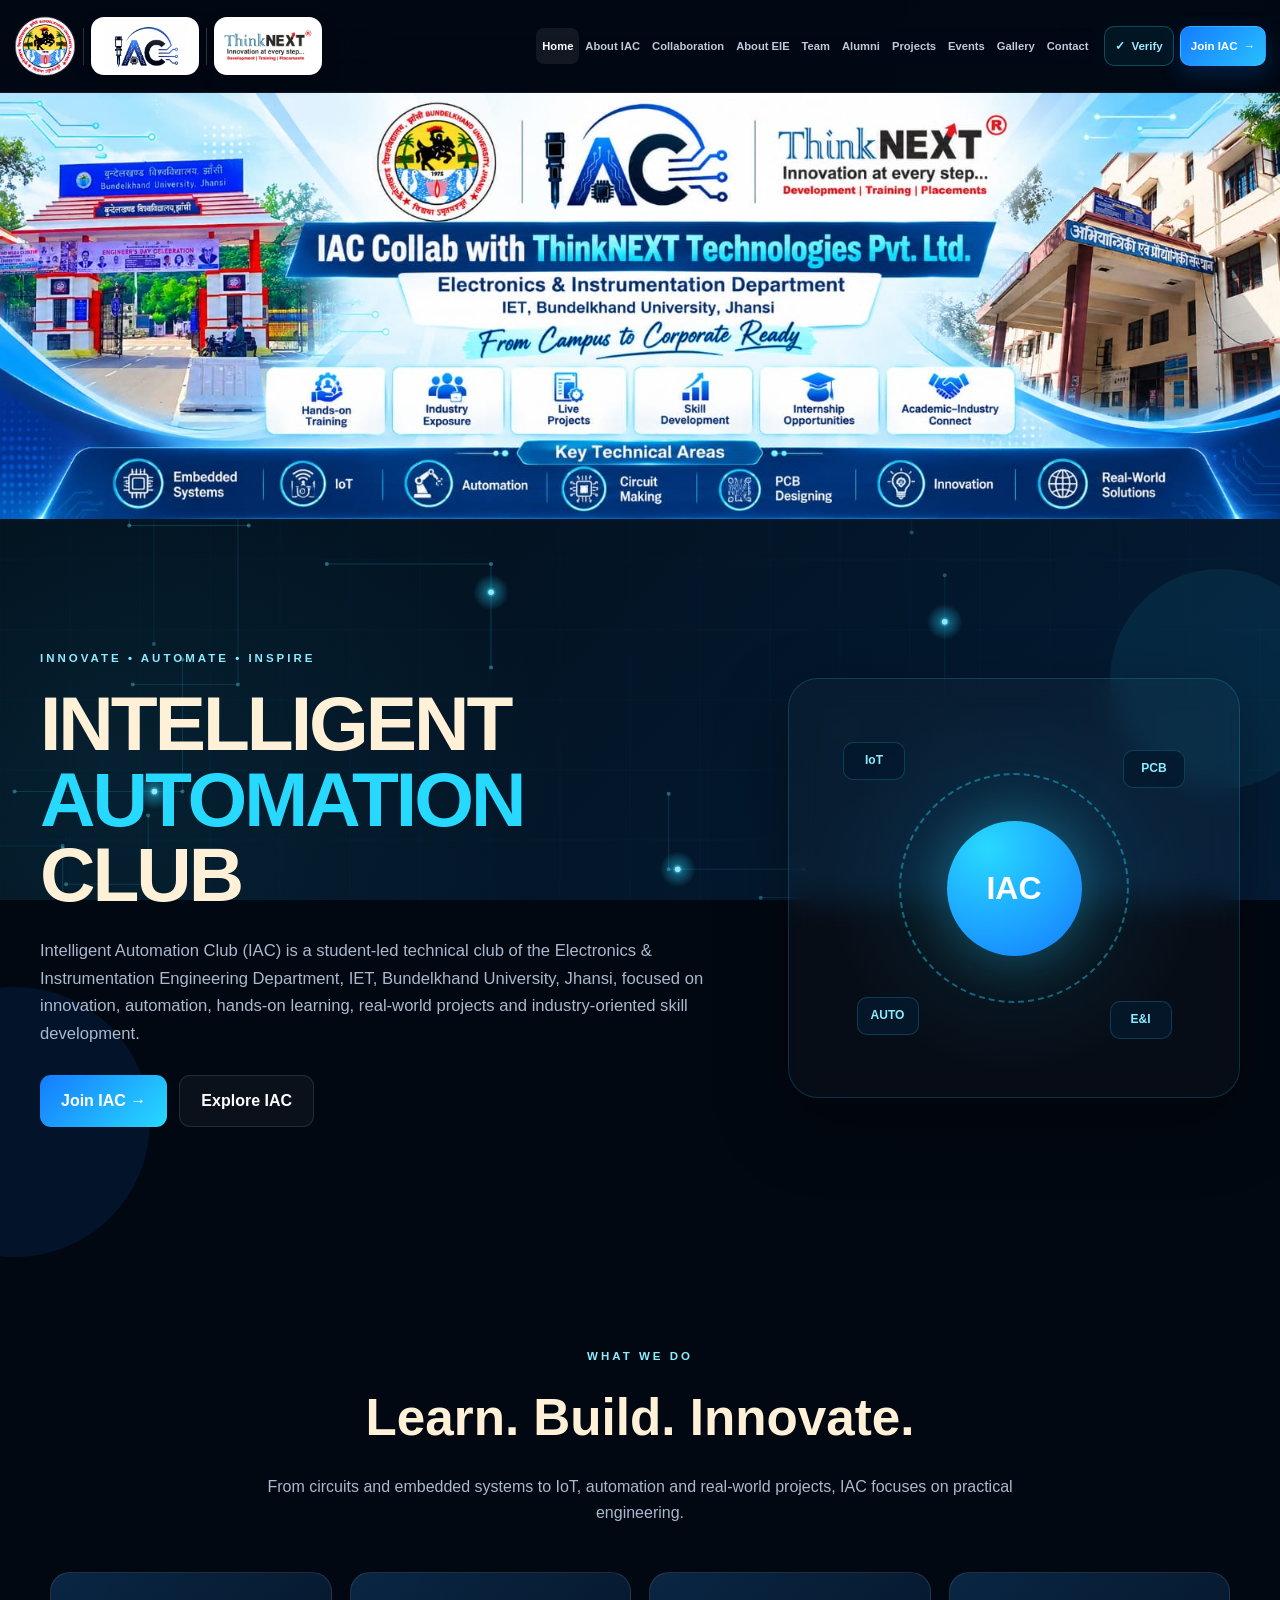
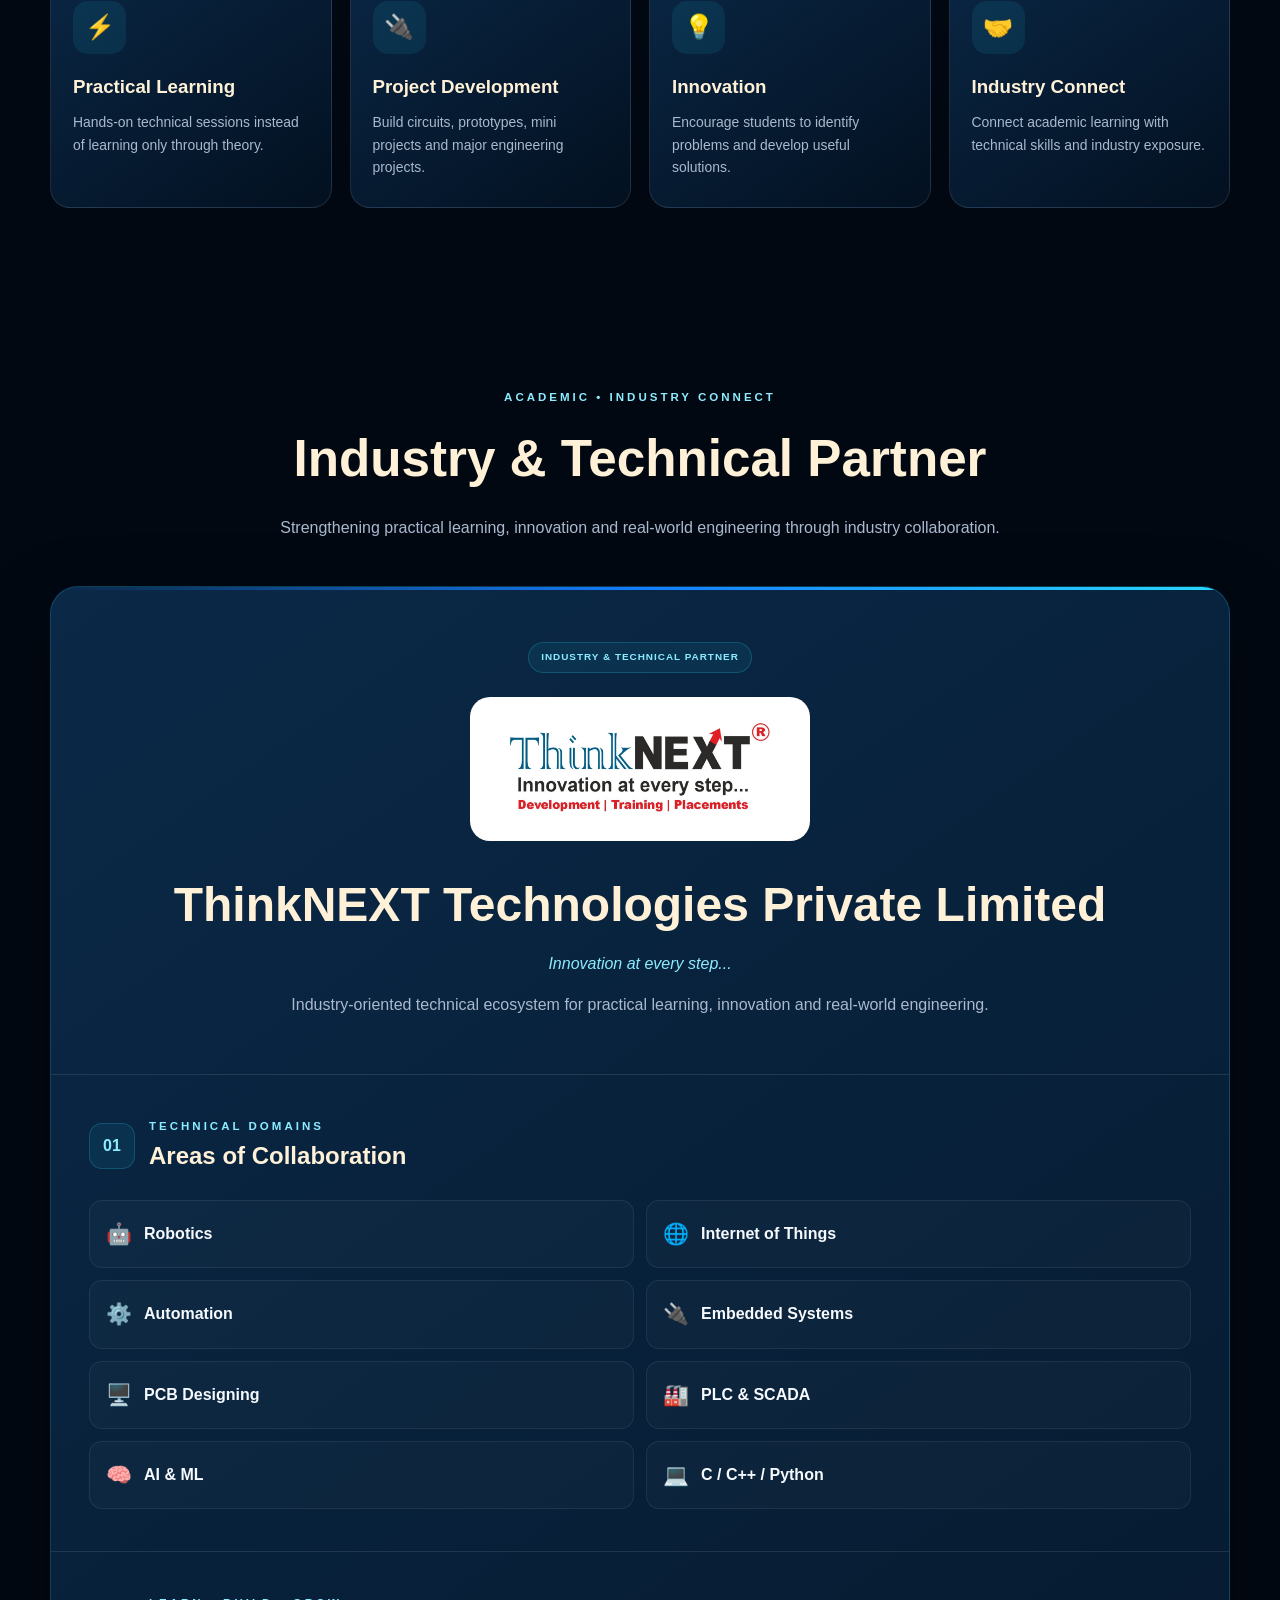
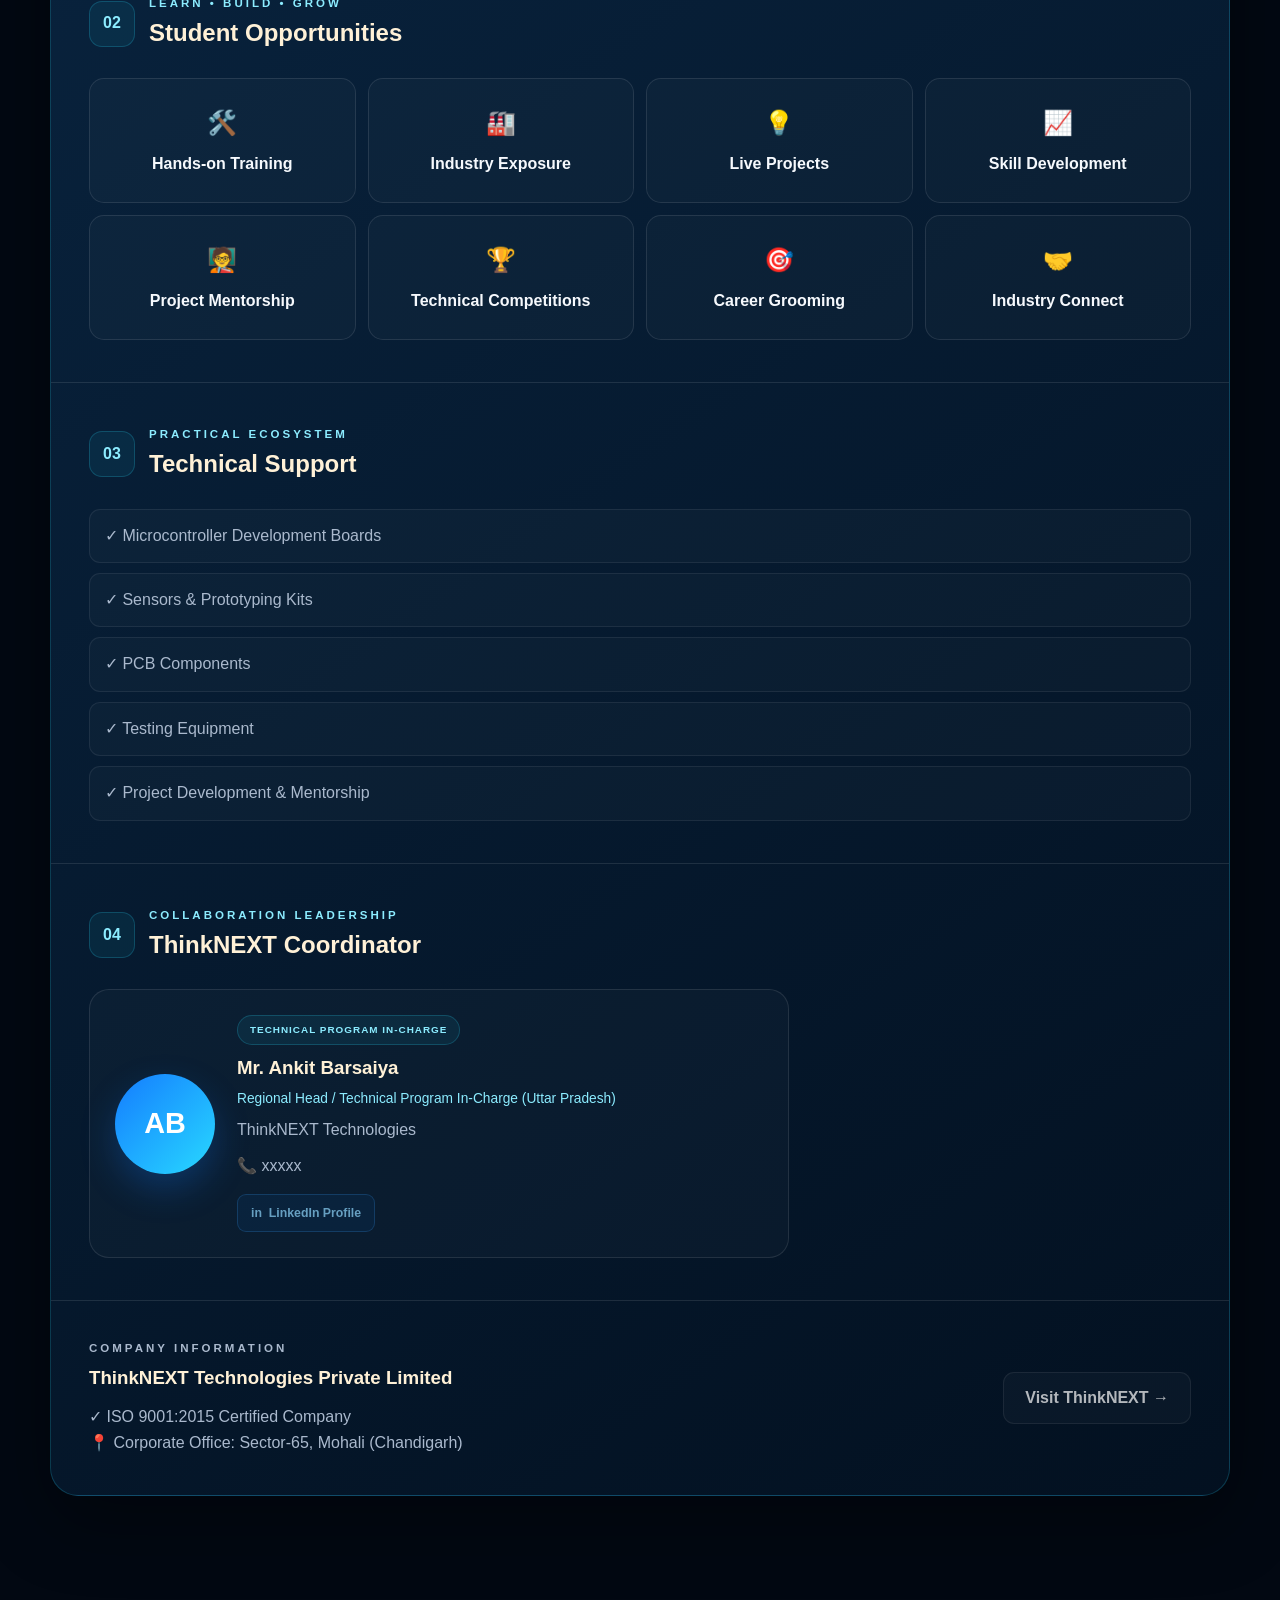
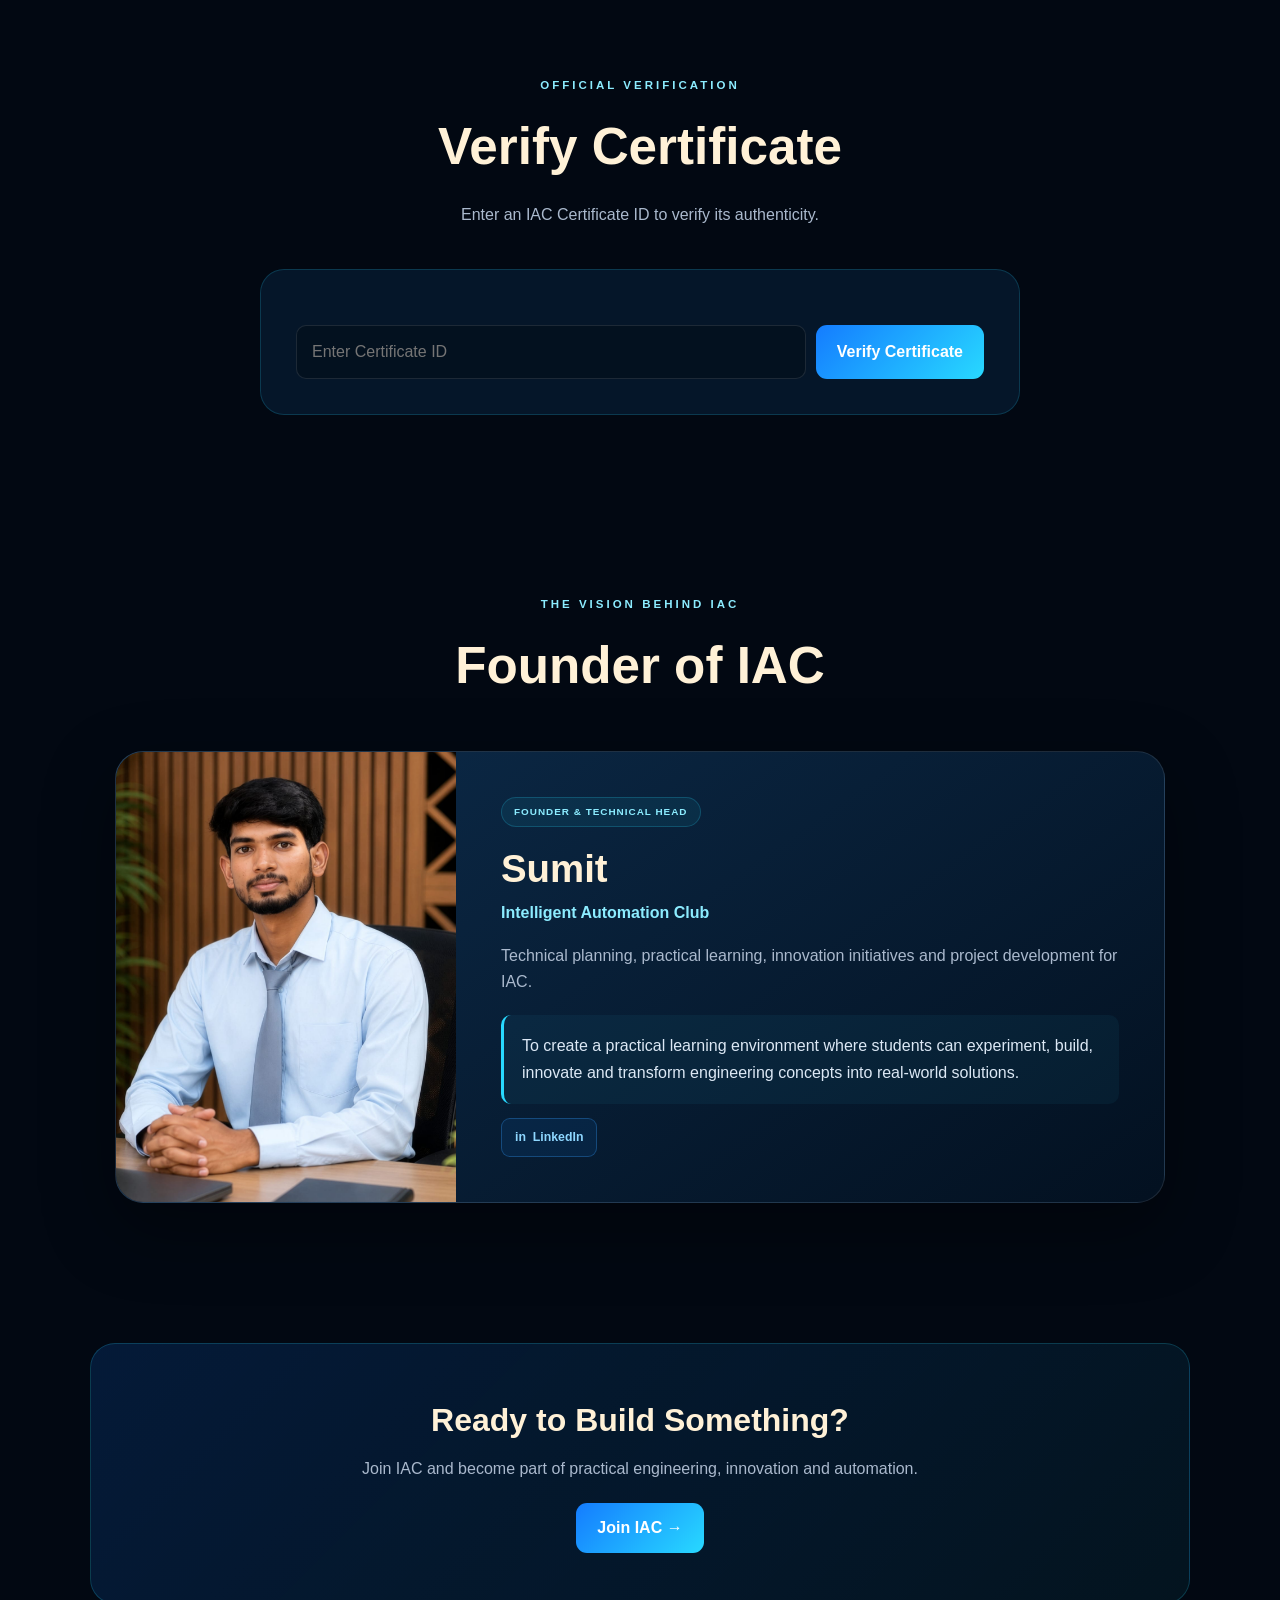
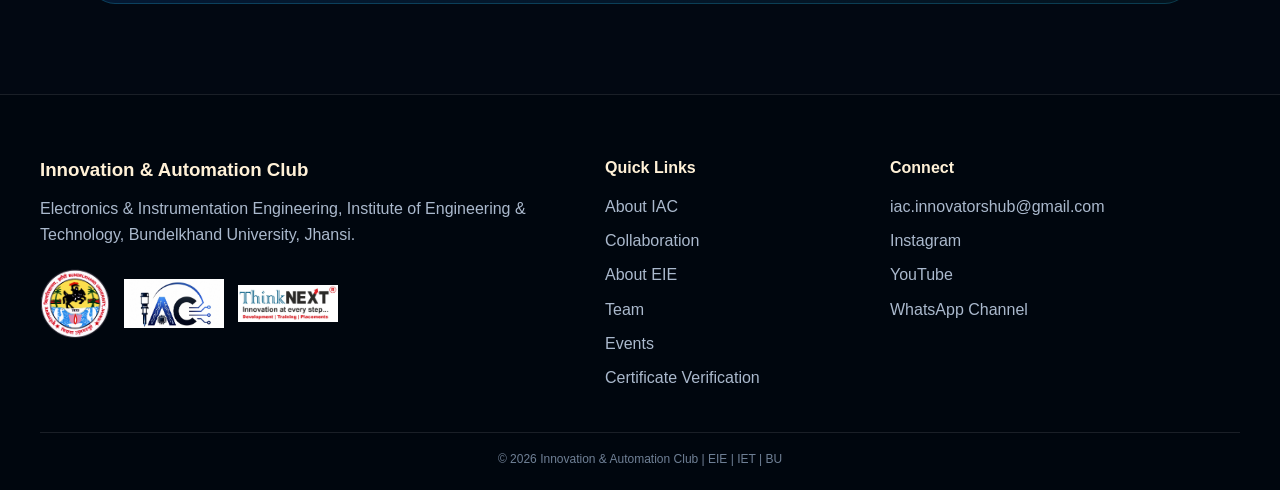
==== commit 33fba55c: "Update index.html" ====
--- a/index.html
+++ b/index.html
@@ -11,11 +11,11 @@
 
     <meta
         name="description"
-        content="Innovation & Automation Club, Electronics & Instrumentation Engineering, IET, Bundelkhand University, Jhansi."
+        content="Intelligent Automation Club, Electronics & Instrumentation Engineering, IET, Bundelkhand University, Jhansi."
     >
 
     <title>
-        Innovation & Automation Club | IET BU Jhansi
+        Intelligent Automation Club | IET BU Jhansi
     </title>
 
     <link
@@ -78,7 +78,7 @@
 
 
             <h1>
-                INNOVATION &
+                INTELLIGENT
                 <span>AUTOMATION</span>
                 CLUB
             </h1>
@@ -86,10 +86,10 @@
 
             <p class="hero-description">
 
-                A student-driven technical platform of the
-                Electronics & Instrumentation Engineering
-                Department, Institute of Engineering &
-                Technology, Bundelkhand University, Jhansi.
+                Intelligent Automation Club (IAC) is a student-led technical club of the Electronics & Instrumentation Engineering Department,
+                IET, Bundelkhand University, Jhansi,
+                focused on innovation, automation, hands-on learning, real-world projects 
+                and industry-oriented skill development.
 
             </p>
 
@@ -758,7 +758,7 @@
 
 
             <h3>
-                Innovation & Automation Club
+                Intelligent Automation Club
             </h3>
 
 
